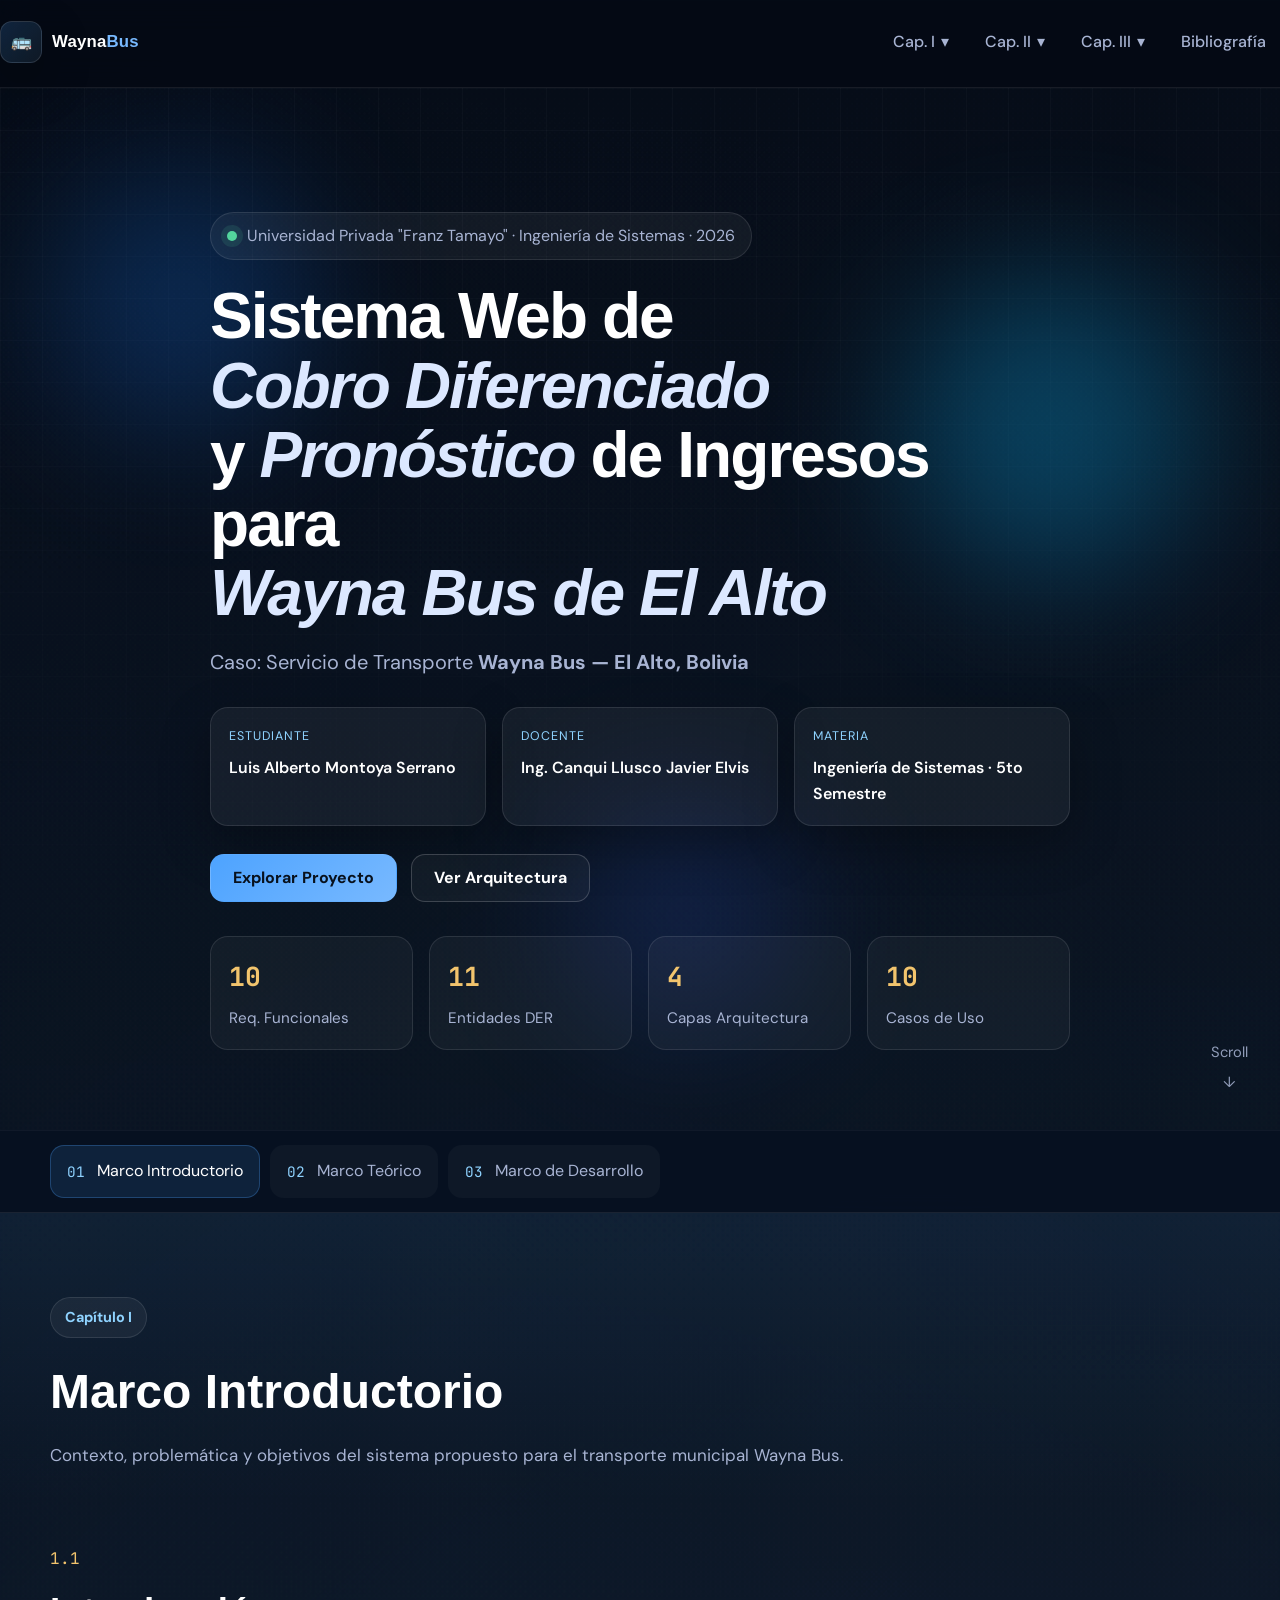
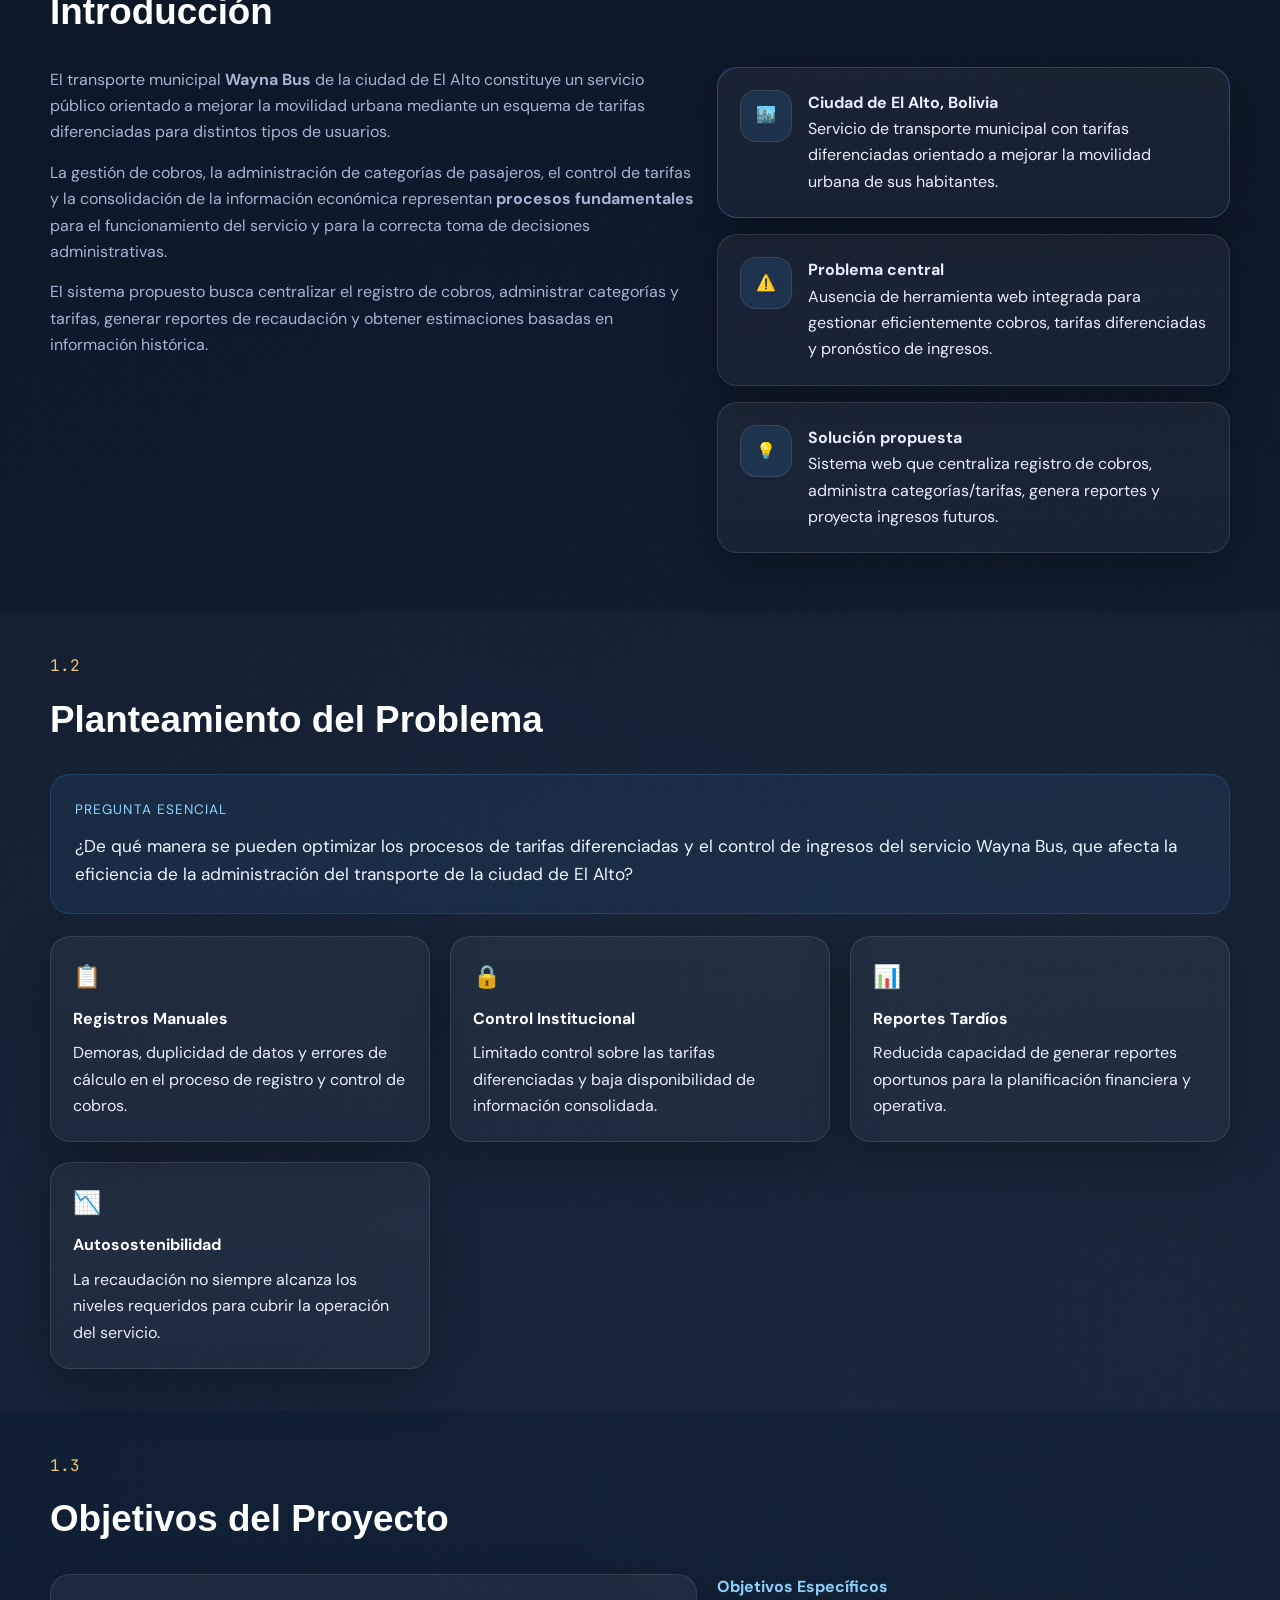
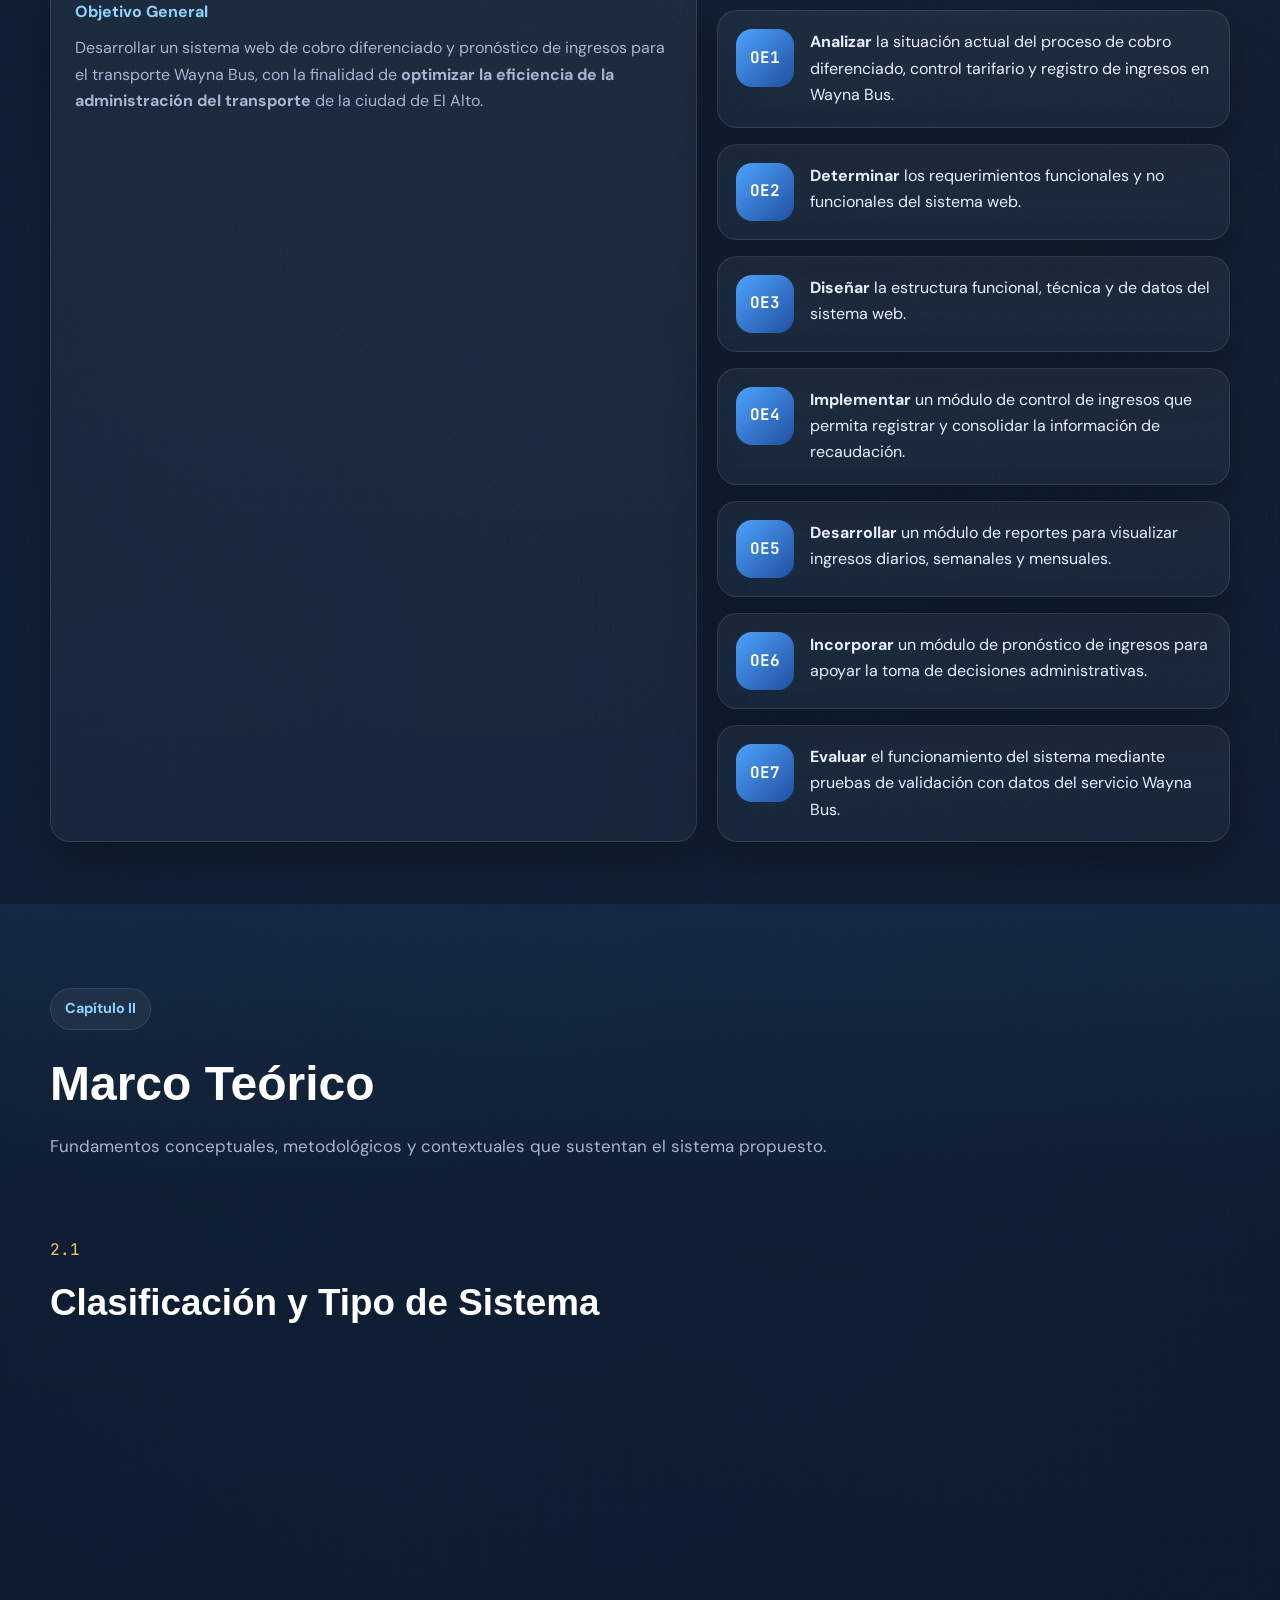
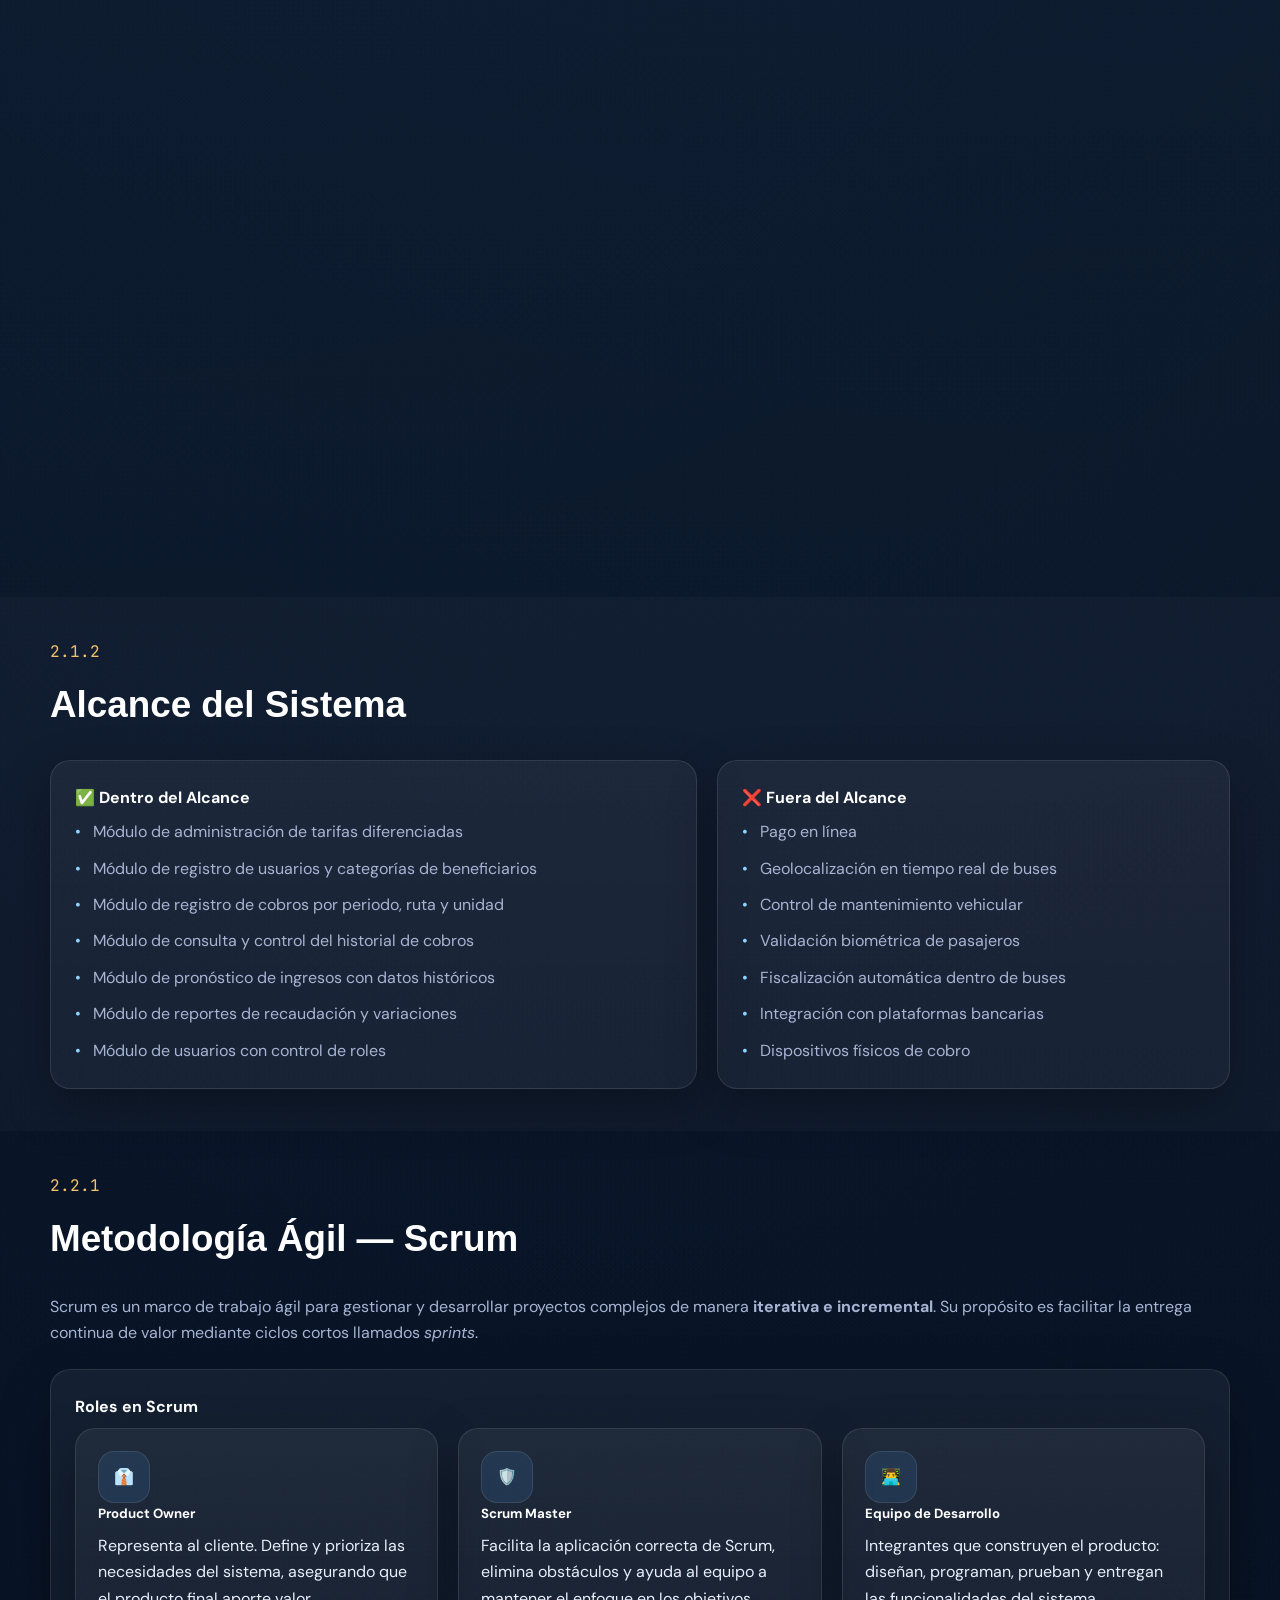
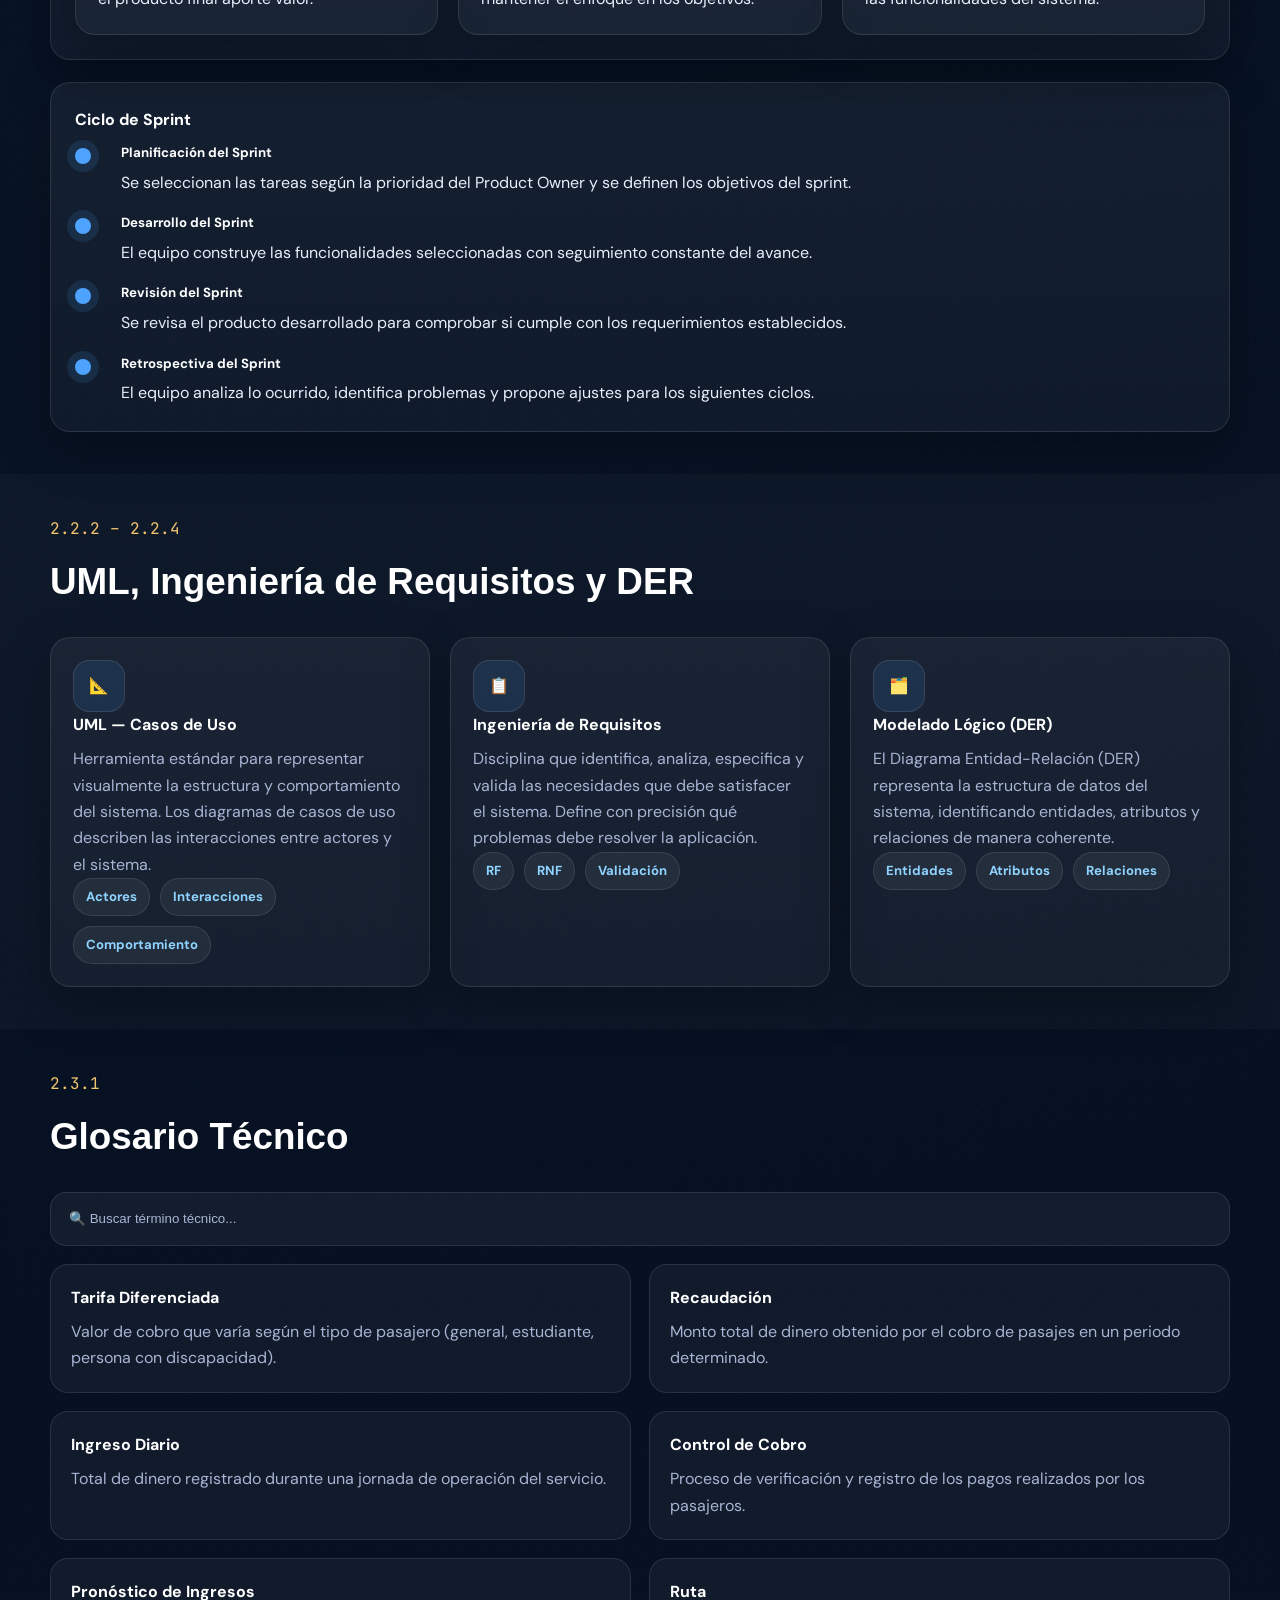
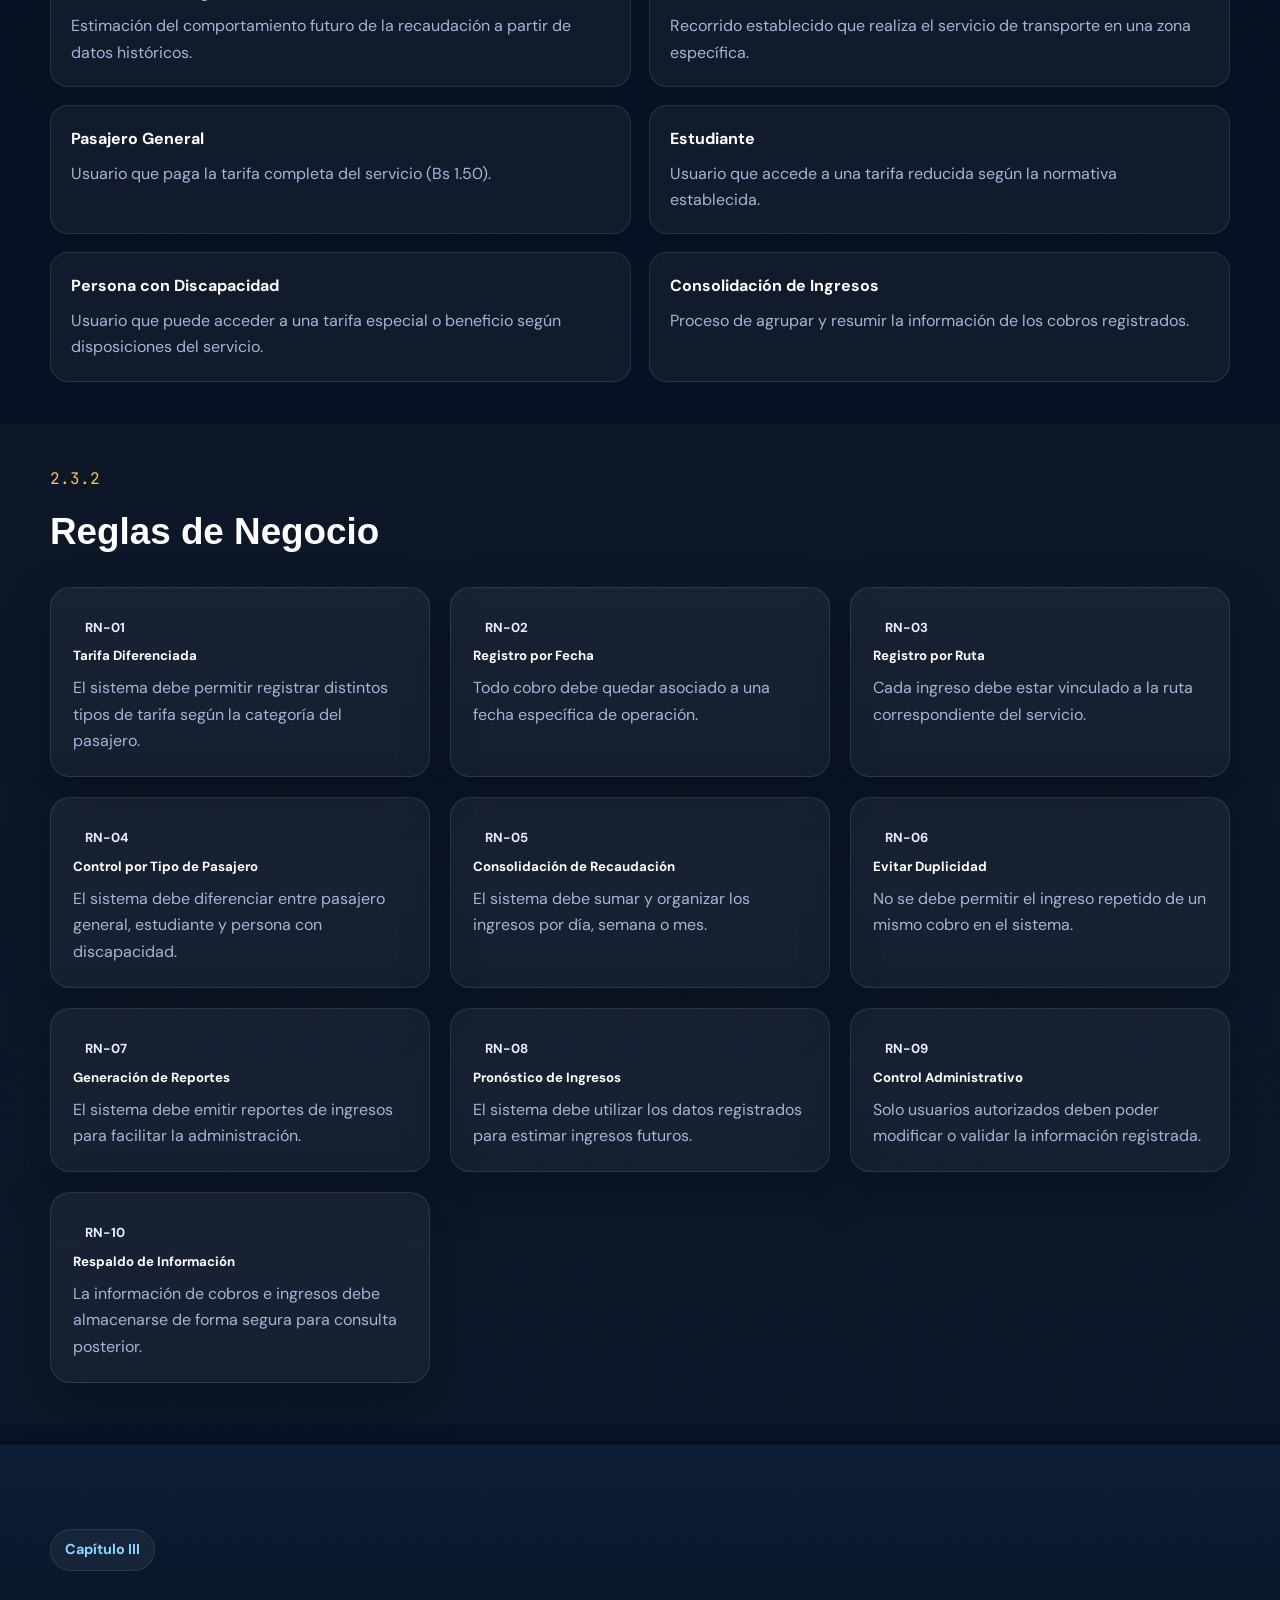
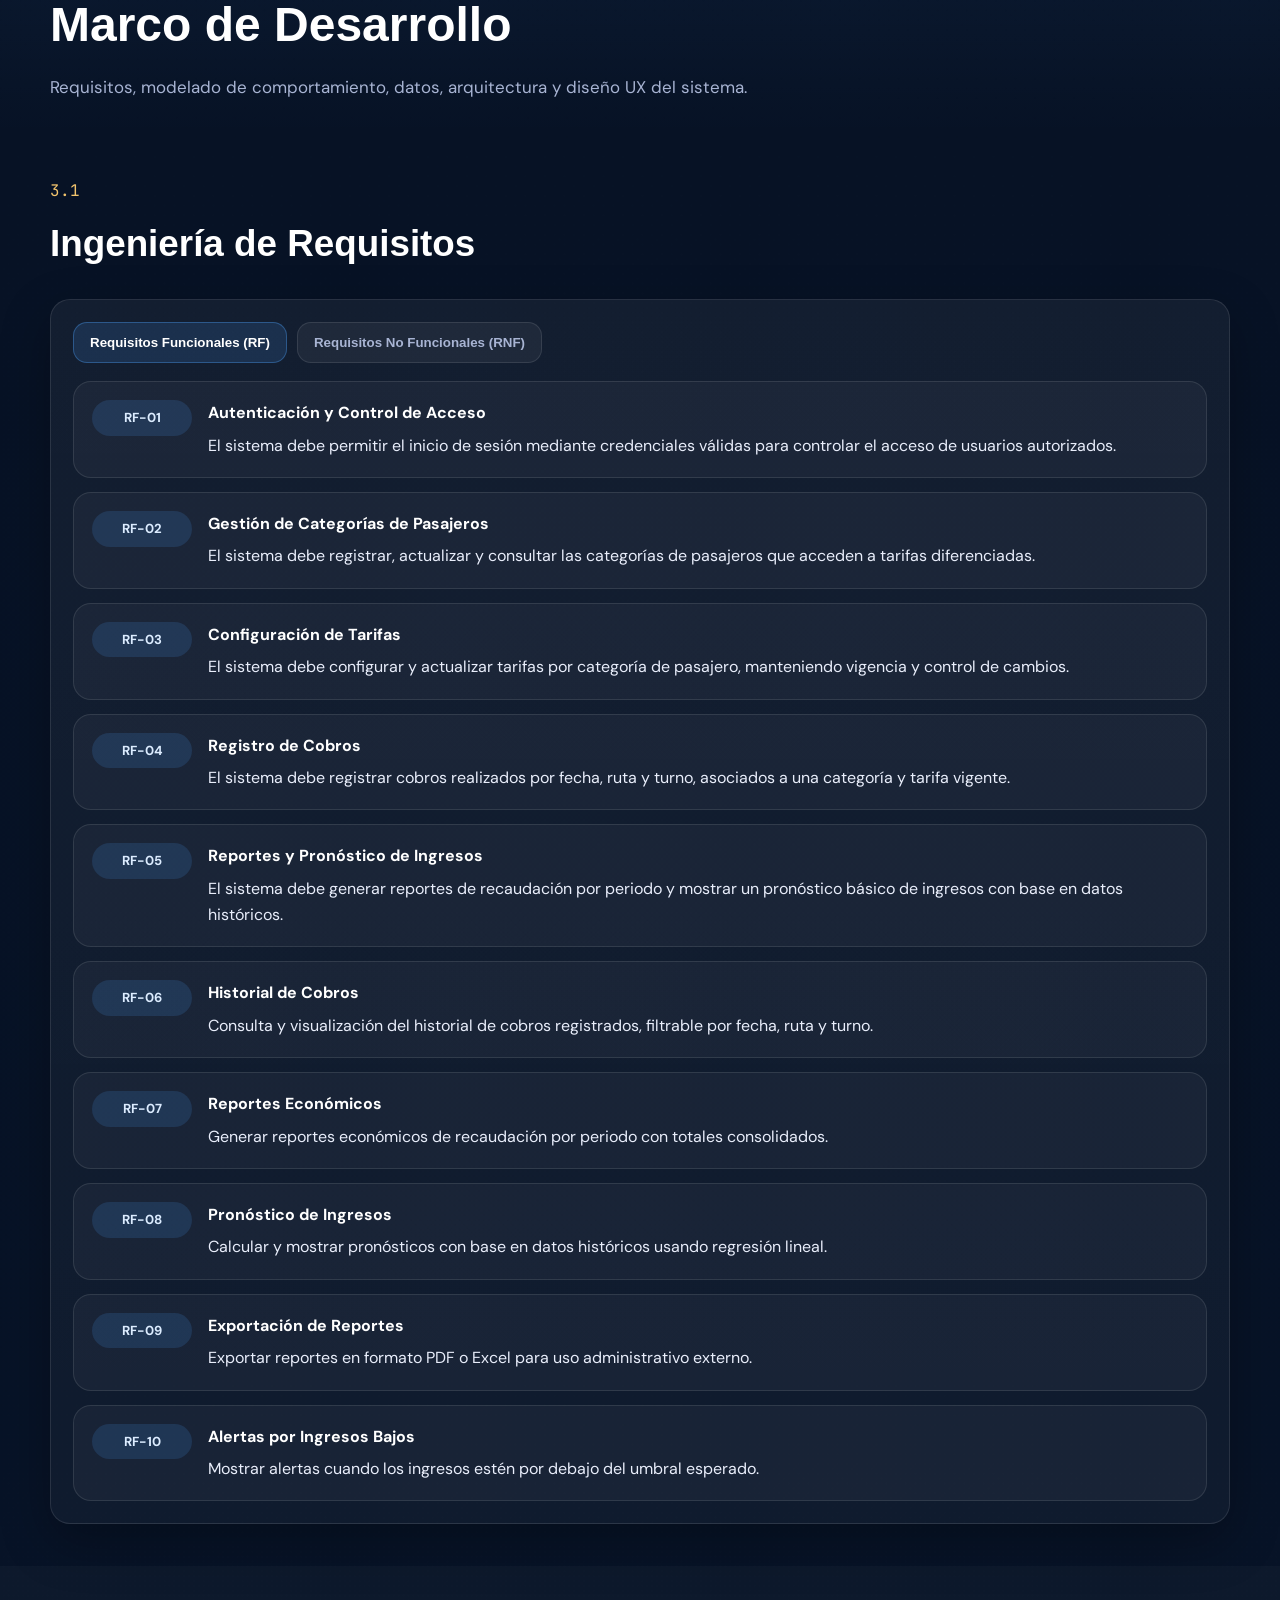
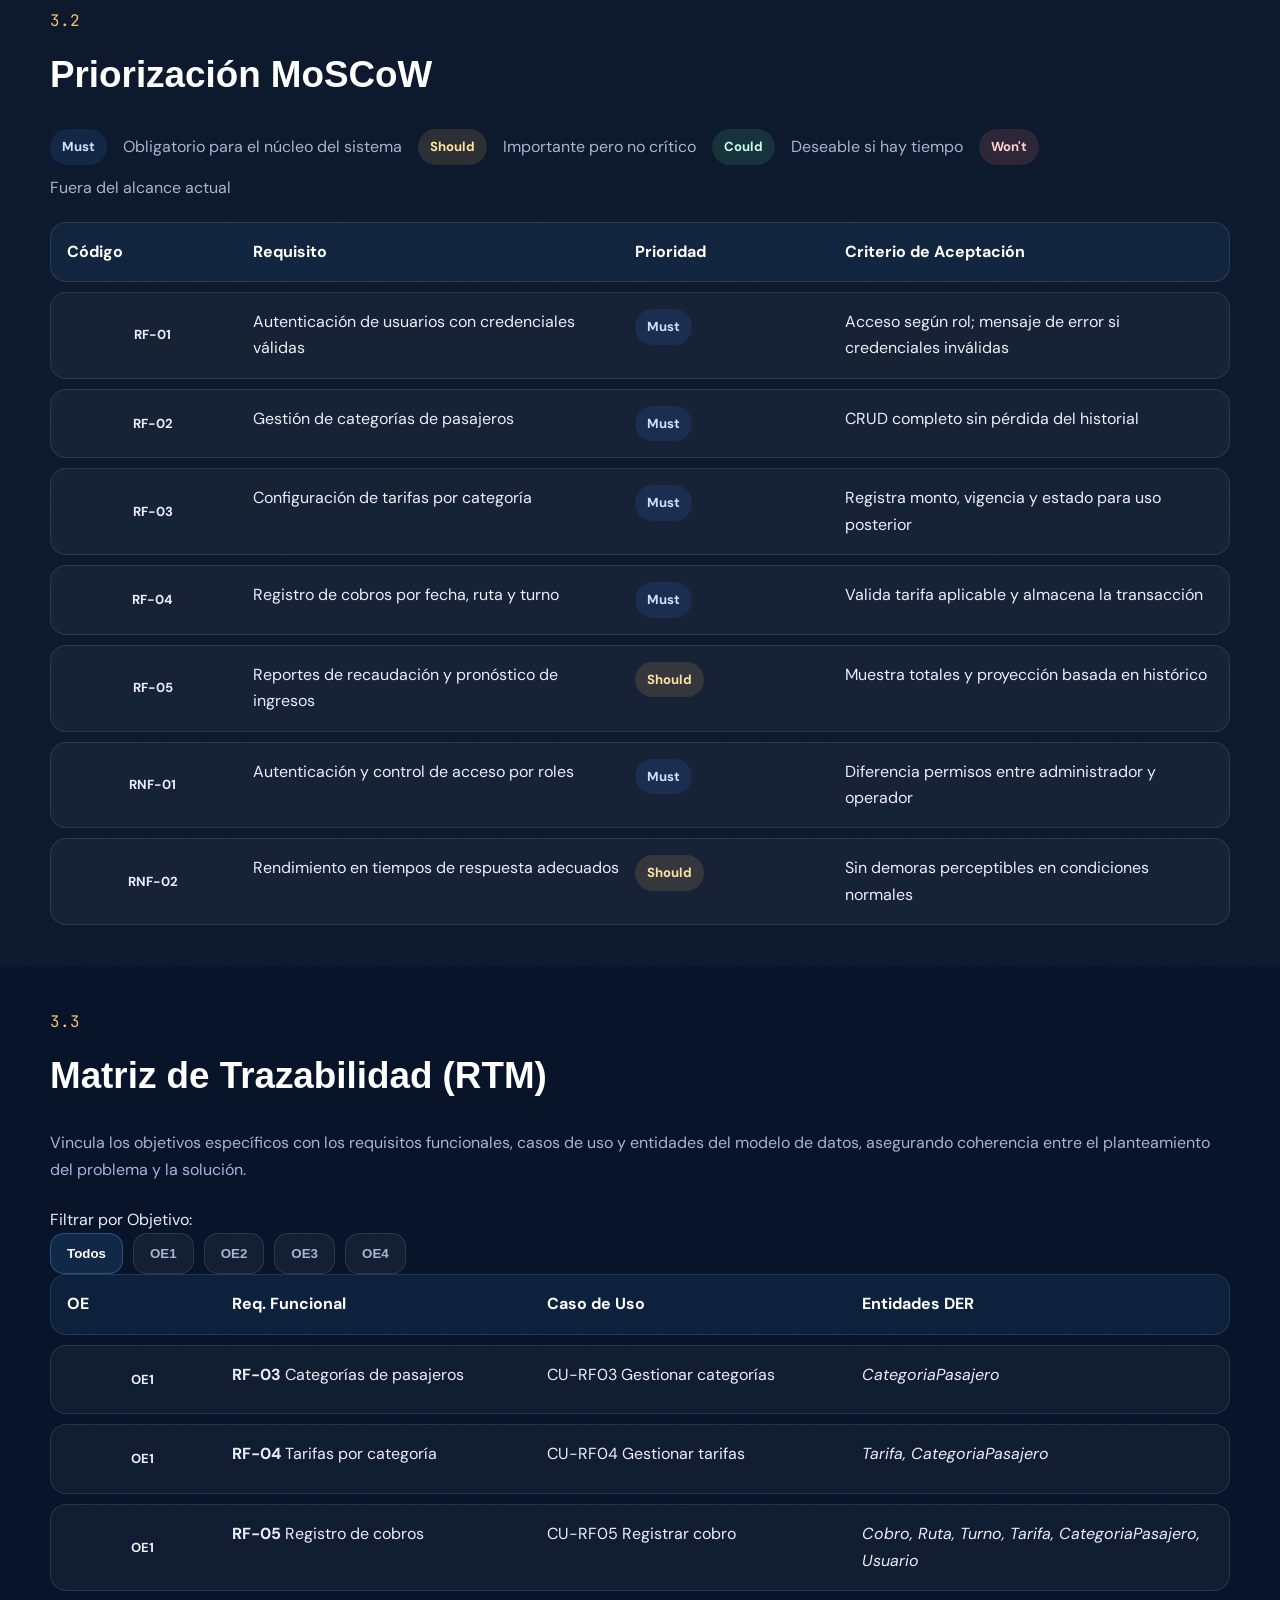
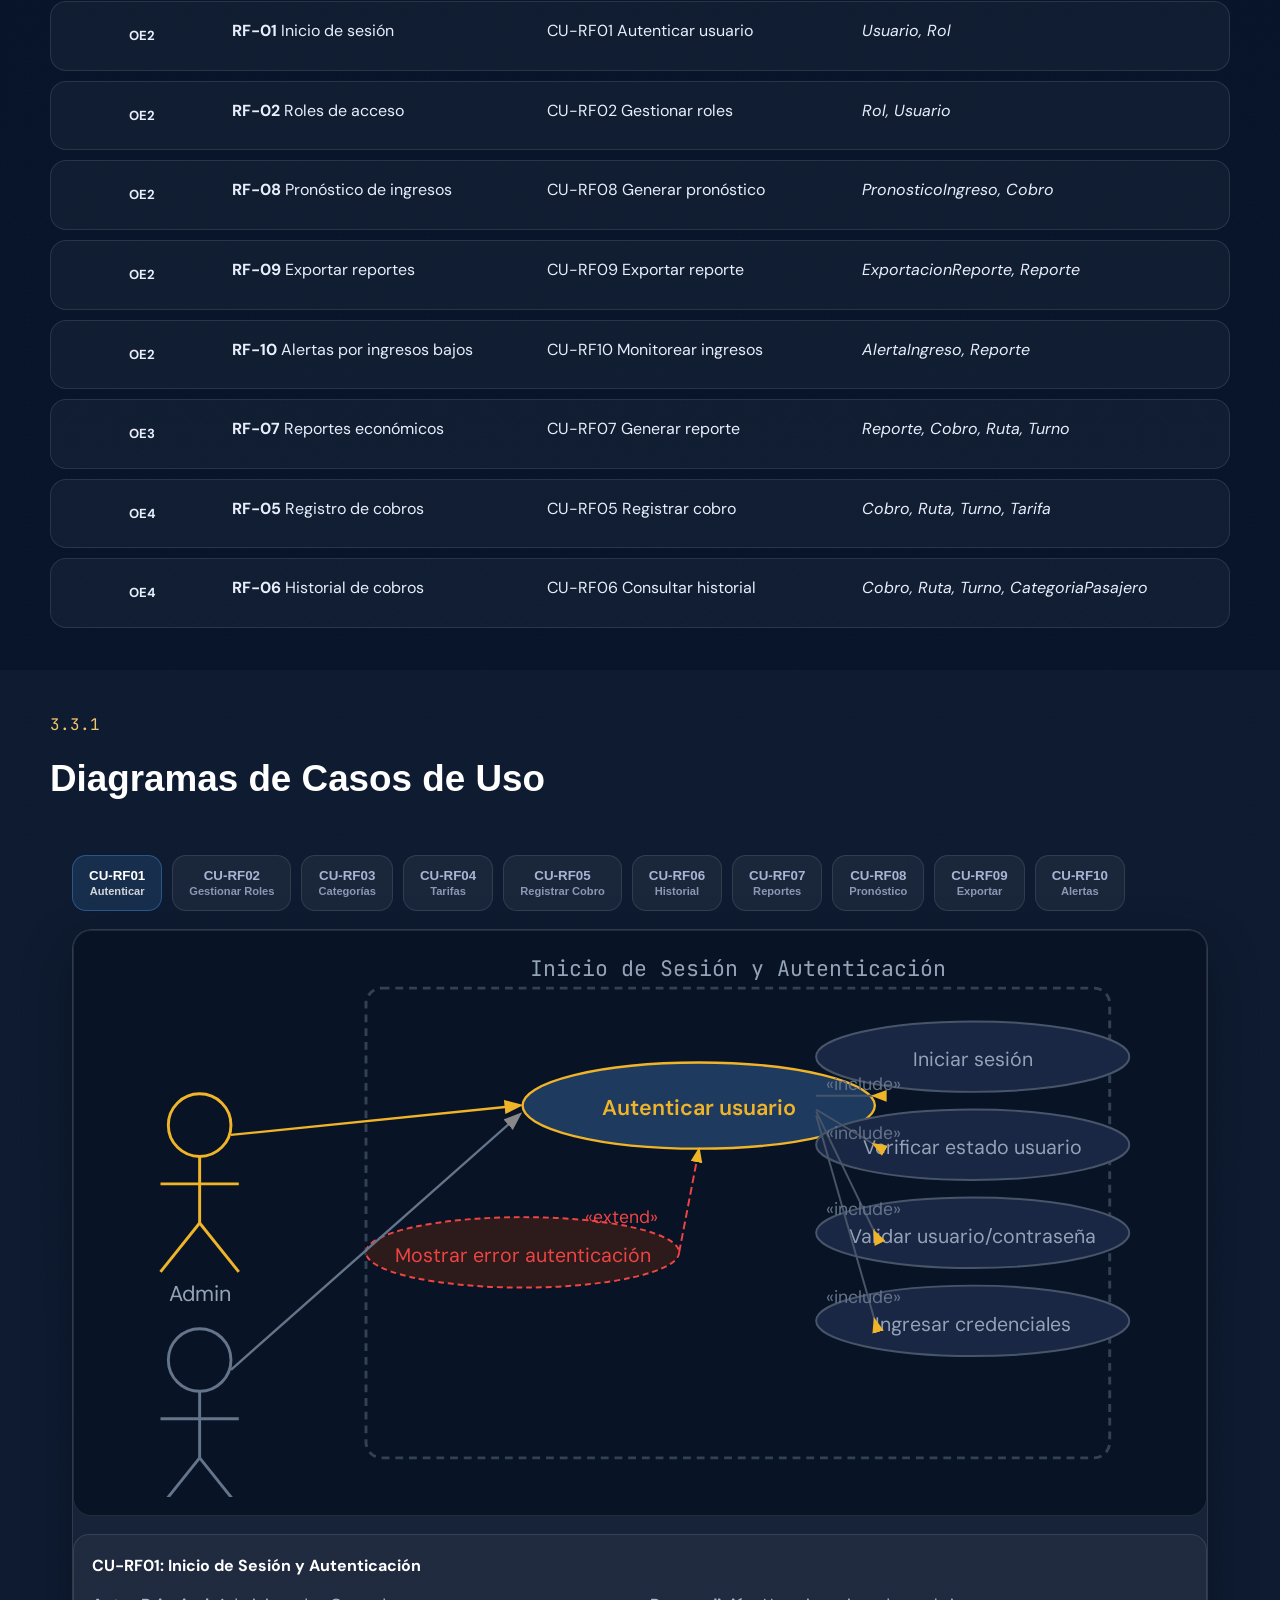
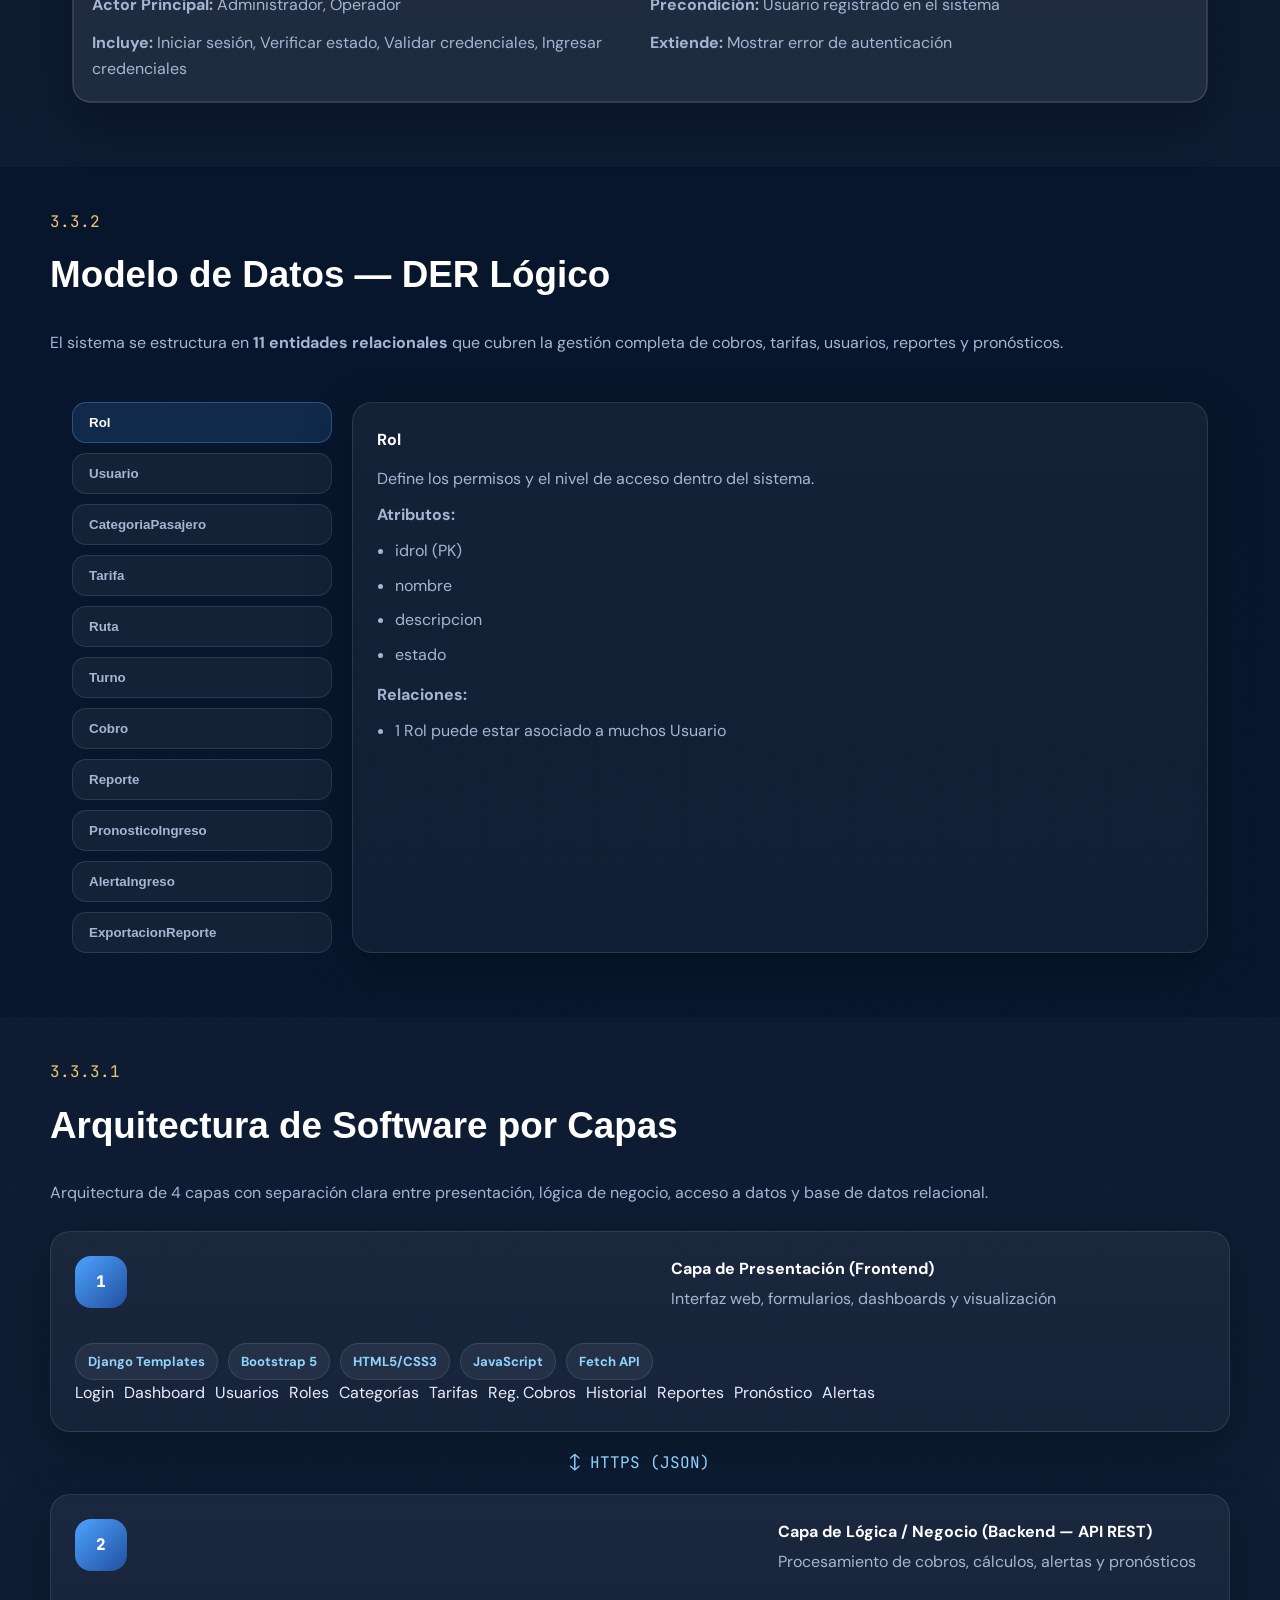
==== index.html @ e098853a "primer commit landing page" ====
<!DOCTYPE html>
<html lang="es">
<head>
  <meta charset="UTF-8" />
  <meta name="viewport" content="width=device-width, initial-scale=1.0" />
  <title>Wayna Bus — Sistema Web de Cobro Diferenciado</title>
  <link rel="preconnect" href="https://fonts.googleapis.com" />
  <link rel="preconnect" href="https://fonts.gstatic.com" crossorigin />
  <link href="https://fonts.googleapis.com/css2?family=Syne:wght@400;600;700;800&family=DM+Sans:ital,wght@0,300;0,400;0,500;0,600;1,300&family=JetBrains+Mono:wght@400;500&display=swap" rel="stylesheet" />
  <link rel="stylesheet" href="assets/css/style.css" />
</head>
<body>

  <!-- ==================== NAVBAR ==================== -->
  <header class="navbar" id="navbar">
    <div class="navbar__inner">
      <a href="#hero" class="navbar__logo">
        <span class="logo-icon">🚌</span>
        <span class="logo-text">Wayna<strong>Bus</strong></span>
      </a>

      <nav class="navbar__nav" id="mainNav">
        <ul class="nav-list">
          <li class="nav-item has-sub">
            <a href="#cap1" class="nav-link">Cap. I <span class="chevron">▾</span></a>
            <ul class="sub-menu">
              <li><a href="#introduccion">Introducción</a></li>
              <li><a href="#problema">Planteamiento del Problema</a></li>
              <li><a href="#objetivos">Objetivos</a></li>
            </ul>
          </li>
          <li class="nav-item has-sub">
            <a href="#cap2" class="nav-link">Cap. II <span class="chevron">▾</span></a>
            <ul class="sub-menu">
              <li><a href="#tipo-sistema">Tipo de Sistema</a></li>
              <li><a href="#alcance">Alcance</a></li>
              <li><a href="#metodologia">Metodología Scrum</a></li>
              <li><a href="#uml">UML & Requisitos</a></li>
              <li><a href="#glosario">Glosario Técnico</a></li>
              <li><a href="#reglas">Reglas de Negocio</a></li>
            </ul>
          </li>
          <li class="nav-item has-sub">
            <a href="#cap3" class="nav-link">Cap. III <span class="chevron">▾</span></a>
            <ul class="sub-menu">
              <li><a href="#requisitos">Requisitos (RF/RNF)</a></li>
              <li><a href="#moscow">Priorización MoSCoW</a></li>
              <li><a href="#trazabilidad">Matriz RTM</a></li>
              <li><a href="#casos-uso">Casos de Uso</a></li>
              <li><a href="#der">Modelo de Datos (DER)</a></li>
              <li><a href="#arquitectura">Arquitectura</a></li>
              <li><a href="#wireframes">Wireframes</a></li>
              <li><a href="#perfiles">Perfiles de Acceso</a></li>
            </ul>
          </li>
          <li class="nav-item"><a href="#bibliografia" class="nav-link">Bibliografía</a></li>
        </ul>
      </nav>

      <button class="hamburger" id="hamburger" aria-label="Menú">
        <span></span><span></span><span></span>
      </button>
    </div>

    <!-- Progress bar -->
    <div class="progress-bar" id="progressBar"></div>
  </header>

  <!-- ==================== HERO ==================== -->
  <section class="hero" id="hero">
    <div class="hero__bg">
      <div class="hero__grid"></div>
      <div class="hero__orb hero__orb--1"></div>
      <div class="hero__orb hero__orb--2"></div>
      <div class="hero__orb hero__orb--3"></div>
    </div>
    <div class="container hero__content">
      <div class="hero__badge reveal">
        <span class="badge-dot"></span>
        Universidad Privada "Franz Tamayo" · Ingeniería de Sistemas · 2026
      </div>
      <h1 class="hero__title reveal reveal--delay-1">
        Sistema Web de<br/>
        <em>Cobro Diferenciado</em><br/>
         y <em>Pronóstico</em> de Ingresos para 
        <br/><em>Wayna Bus de El Alto</em><br/>
      </h1>
      <p class="hero__sub reveal reveal--delay-2">
        Caso: Servicio de Transporte <strong>Wayna Bus — El Alto, Bolivia</strong>
      </p>
      <div class="hero__meta reveal reveal--delay-3">
        <div class="meta-card">
          <span class="meta-label">Estudiante</span>
          <span class="meta-value">Luis Alberto Montoya Serrano</span>
        </div>
        <div class="meta-card">
          <span class="meta-label">Docente</span>
          <span class="meta-value">Ing. Canqui Llusco Javier Elvis</span>
        </div>
        <div class="meta-card">
          <span class="meta-label">Materia</span>
          <span class="meta-value">Ingeniería de Sistemas · 5to Semestre</span>
        </div>
      </div>
      <div class="hero__ctas reveal reveal--delay-4">
        <a href="#cap1" class="btn btn--primary">Explorar Proyecto</a>
        <a href="#arquitectura" class="btn btn--ghost">Ver Arquitectura</a>
      </div>
      <div class="hero__stats reveal reveal--delay-5">
        <div class="stat"><span class="stat-num" data-target="10">0</span><span class="stat-label">Req. Funcionales</span></div>
        <div class="stat"><span class="stat-num" data-target="11">0</span><span class="stat-label">Entidades DER</span></div>
        <div class="stat"><span class="stat-num" data-target="4">0</span><span class="stat-label">Capas Arquitectura</span></div>
        <div class="stat"><span class="stat-num" data-target="10">0</span><span class="stat-label">Casos de Uso</span></div>
      </div>
    </div>
    <a href="#cap1" class="scroll-indicator">
      <span>Scroll</span>
      <span class="scroll-arrow">↓</span>
    </a>
  </section>

  <!-- ==================== CHAPTER TABS ==================== -->
  <nav class="chapter-tabs sticky-tabs" id="chapterTabs">
    <div class="container">
      <a href="#cap1" class="tab-btn active" data-chapter="1">
        <span class="tab-num">01</span>
        <span class="tab-label">Marco Introductorio</span>
      </a>
      <a href="#cap2" class="tab-btn" data-chapter="2">
        <span class="tab-num">02</span>
        <span class="tab-label">Marco Teórico</span>
      </a>
      <a href="#cap3" class="tab-btn" data-chapter="3">
        <span class="tab-num">03</span>
        <span class="tab-label">Marco de Desarrollo</span>
      </a>
    </div>
  </nav>

  <!-- ==================== CAPÍTULO I ==================== -->
  <section class="chapter" id="cap1">
    <div class="chapter-header">
      <div class="container">
        <div class="chapter-tag">Capítulo I</div>
        <h2 class="chapter-title">Marco Introductorio</h2>
        <p class="chapter-desc">Contexto, problemática y objetivos del sistema propuesto para el transporte municipal Wayna Bus.</p>
      </div>
    </div>

    <!-- Introducción -->
    <div class="section" id="introduccion">
      <div class="container">
        <div class="section-header reveal">
          <span class="section-tag">1.1</span>
          <h3 class="section-title">Introducción</h3>
        </div>
        <div class="two-col reveal">
          <div class="col-text">
            <p>El transporte municipal <strong>Wayna Bus</strong> de la ciudad de El Alto constituye un servicio público orientado a mejorar la movilidad urbana mediante un esquema de tarifas diferenciadas para distintos tipos de usuarios.</p>
            <p>La gestión de cobros, la administración de categorías de pasajeros, el control de tarifas y la consolidación de la información económica representan <strong>procesos fundamentales</strong> para el funcionamiento del servicio y para la correcta toma de decisiones administrativas.</p>
            <p>El sistema propuesto busca centralizar el registro de cobros, administrar categorías y tarifas, generar reportes de recaudación y obtener estimaciones basadas en información histórica.</p>
          </div>
          <div class="col-visual">
            <div class="info-card info-card--highlight">
              <div class="ic-icon">🏙️</div>
              <div class="ic-body">
                <strong>Ciudad de El Alto, Bolivia</strong>
                <p>Servicio de transporte municipal con tarifas diferenciadas orientado a mejorar la movilidad urbana de sus habitantes.</p>
              </div>
            </div>
            <div class="info-card">
              <div class="ic-icon">⚠️</div>
              <div class="ic-body">
                <strong>Problema central</strong>
                <p>Ausencia de herramienta web integrada para gestionar eficientemente cobros, tarifas diferenciadas y pronóstico de ingresos.</p>
              </div>
            </div>
            <div class="info-card">
              <div class="ic-icon">💡</div>
              <div class="ic-body">
                <strong>Solución propuesta</strong>
                <p>Sistema web que centraliza registro de cobros, administra categorías/tarifas, genera reportes y proyecta ingresos futuros.</p>
              </div>
            </div>
          </div>
        </div>
      </div>
    </div>

    <!-- Problema -->
    <div class="section section--alt" id="problema">
      <div class="container">
        <div class="section-header reveal">
          <span class="section-tag">1.2</span>
          <h3 class="section-title">Planteamiento del Problema</h3>
        </div>
        <div class="problem-block reveal">
          <div class="problem-question">
            <span class="pq-label">Pregunta Esencial</span>
            <blockquote>
              ¿De qué manera se pueden optimizar los procesos de tarifas diferenciadas y el control de ingresos del servicio Wayna Bus, que afecta la eficiencia de la administración del transporte de la ciudad de El Alto?
            </blockquote>
          </div>
          <div class="problem-grid">
            <div class="problem-item" data-icon="📋">
              <h4>Registros Manuales</h4>
              <p>Demoras, duplicidad de datos y errores de cálculo en el proceso de registro y control de cobros.</p>
            </div>
            <div class="problem-item" data-icon="🔒">
              <h4>Control Institucional</h4>
              <p>Limitado control sobre las tarifas diferenciadas y baja disponibilidad de información consolidada.</p>
            </div>
            <div class="problem-item" data-icon="📊">
              <h4>Reportes Tardíos</h4>
              <p>Reducida capacidad de generar reportes oportunos para la planificación financiera y operativa.</p>
            </div>
            <div class="problem-item" data-icon="📉">
              <h4>Autosostenibilidad</h4>
              <p>La recaudación no siempre alcanza los niveles requeridos para cubrir la operación del servicio.</p>
            </div>
          </div>
        </div>
      </div>
    </div>

    <!-- Objetivos -->
    <div class="section" id="objetivos">
      <div class="container">
        <div class="section-header reveal">
          <span class="section-tag">1.3</span>
          <h3 class="section-title">Objetivos del Proyecto</h3>
        </div>
        <div class="objectives-layout reveal">
          <div class="obj-general">
            <div class="obj-general__label">Objetivo General</div>
            <p>Desarrollar un sistema web de cobro diferenciado y pronóstico de ingresos para el transporte Wayna Bus, con la finalidad de <strong>optimizar la eficiencia de la administración del transporte</strong> de la ciudad de El Alto.</p>
          </div>
          <div class="obj-specifics">
            <div class="obj-specifics__label">Objetivos Específicos</div>
            <div class="obj-list">
              <div class="obj-item reveal">
                <span class="obj-num">OE1</span>
                <div class="obj-content">
                  <strong>Analizar</strong> la situación actual del proceso de cobro diferenciado, control tarifario y registro de ingresos en Wayna Bus.
                </div>
              </div>
              <div class="obj-item reveal">
                <span class="obj-num">OE2</span>
                <div class="obj-content">
                  <strong>Determinar</strong> los requerimientos funcionales y no funcionales del sistema web.
                </div>
              </div>
              <div class="obj-item reveal">
                <span class="obj-num">OE3</span>
                <div class="obj-content">
                  <strong>Diseñar</strong> la estructura funcional, técnica y de datos del sistema web.
                </div>
              </div>
              <div class="obj-item reveal">
                <span class="obj-num">OE4</span>
                <div class="obj-content">
                  <strong>Implementar</strong> un módulo de control de ingresos que permita registrar y consolidar la información de recaudación.
                </div>
              </div>
              <div class="obj-item reveal">
                <span class="obj-num">OE5</span>
                <div class="obj-content">
                  <strong>Desarrollar</strong> un módulo de reportes para visualizar ingresos diarios, semanales y mensuales.
                </div>
              </div>
              <div class="obj-item reveal">
                <span class="obj-num">OE6</span>
                <div class="obj-content">
                  <strong>Incorporar</strong> un módulo de pronóstico de ingresos para apoyar la toma de decisiones administrativas.
                </div>
              </div>
              <div class="obj-item reveal">
                <span class="obj-num">OE7</span>
                <div class="obj-content">
                  <strong>Evaluar</strong> el funcionamiento del sistema mediante pruebas de validación con datos del servicio Wayna Bus.
                </div>
              </div>
            </div>
          </div>
        </div>
      </div>
    </div>
  </section>

  <!-- ==================== CAPÍTULO II ==================== -->
  <section class="chapter" id="cap2">
    <div class="chapter-header chapter-header--2">
      <div class="container">
        <div class="chapter-tag">Capítulo II</div>
        <h2 class="chapter-title">Marco Teórico</h2>
        <p class="chapter-desc">Fundamentos conceptuales, metodológicos y contextuales que sustentan el sistema propuesto.</p>
      </div>
    </div>

    <!-- Tipo de Sistema -->
    <div class="section" id="tipo-sistema">
      <div class="container">
        <div class="section-header reveal">
          <span class="section-tag">2.1</span>
          <h3 class="section-title">Clasificación y Tipo de Sistema</h3>
        </div>
        <div class="system-type-cards reveal">
          <div class="sys-card sys-card--primary">
            <div class="sys-card__icon">🗄️</div>
            <h4>Sistema de Información</h4>
            <p>Según Sommerville, el proyecto corresponde a un sistema de información, ya que su función central es <strong>registrar, procesar, almacenar y consultar datos</strong> relacionados con tarifas, cobros e ingresos.</p>
            <div class="sys-badge">Clasificación Principal</div>
          </div>
          <div class="sys-card">
            <div class="sys-card__icon">🔄</div>
            <h4>Sistema Transaccional</h4>
            <p>Administra operaciones <strong>rutinarias y repetitivas</strong> de registro de cobros y control de recaudaciones dentro del entorno organizacional.</p>
            <div class="sys-badge sys-badge--secondary">Clasificación Específica</div>
          </div>
          <div class="sys-card">
            <div class="sys-card__icon">📈</div>
            <h4>Apoyo a Decisiones</h4>
            <p>De manera complementaria, incorpora el módulo de pronóstico de ingresos que utiliza <strong>datos históricos</strong> para generar estimaciones útiles para la planificación.</p>
            <div class="sys-badge sys-badge--tertiary">Función Complementaria</div>
          </div>
        </div>

        <!-- Tarifa diferenciada info -->
        <div class="fare-info reveal">
          <h4 class="fare-info__title">Tarifas Diferenciadas — Wayna Bus</h4>
          <div class="fare-table">
            <div class="fare-row fare-row--header">
              <span>Tipo de Pasajero</span>
              <span>Tarifa</span>
              <span>Observación</span>
            </div>
            <div class="fare-row">
              <span>🧑 Pasajero General</span>
              <span class="fare-amount">Bs 1.50</span>
              <span>Tarifa completa</span>
            </div>
            <div class="fare-row">
              <span>🎓 Estudiante</span>
              <span class="fare-amount fare-amount--reduced">Reducida</span>
              <span>Según normativa</span>
            </div>
            <div class="fare-row">
              <span>♿ Persona con Discapacidad</span>
              <span class="fare-amount fare-amount--free">Especial</span>
              <span>Según disposiciones</span>
            </div>
            <div class="fare-row">
              <span>👴 Adulto Mayor</span>
              <span class="fare-amount fare-amount--reduced">Reducida</span>
              <span>Según normativa</span>
            </div>
            <div class="fare-row">
              <span>👧 Niño</span>
              <span class="fare-amount fare-amount--reduced">Diferenciada</span>
              <span>Según normativa</span>
            </div>
          </div>
        </div>
      </div>
    </div>

    <!-- Alcance -->
    <div class="section section--alt" id="alcance">
      <div class="container">
        <div class="section-header reveal">
          <span class="section-tag">2.1.2</span>
          <h3 class="section-title">Alcance del Sistema</h3>
        </div>
        <div class="scope-layout reveal">
          <div class="scope-includes">
            <h4 class="scope-title scope-title--in">✅ Dentro del Alcance</h4>
            <ul class="scope-list">
              <li>Módulo de administración de tarifas diferenciadas</li>
              <li>Módulo de registro de usuarios y categorías de beneficiarios</li>
              <li>Módulo de registro de cobros por periodo, ruta y unidad</li>
              <li>Módulo de consulta y control del historial de cobros</li>
              <li>Módulo de pronóstico de ingresos con datos históricos</li>
              <li>Módulo de reportes de recaudación y variaciones</li>
              <li>Módulo de usuarios con control de roles</li>
            </ul>
          </div>
          <div class="scope-excludes">
            <h4 class="scope-title scope-title--out">❌ Fuera del Alcance</h4>
            <ul class="scope-list">
              <li>Pago en línea</li>
              <li>Geolocalización en tiempo real de buses</li>
              <li>Control de mantenimiento vehicular</li>
              <li>Validación biométrica de pasajeros</li>
              <li>Fiscalización automática dentro de buses</li>
              <li>Integración con plataformas bancarias</li>
              <li>Dispositivos físicos de cobro</li>
            </ul>
          </div>
        </div>
      </div>
    </div>

    <!-- Metodología SCRUM -->
    <div class="section" id="metodologia">
      <div class="container">
        <div class="section-header reveal">
          <span class="section-tag">2.2.1</span>
          <h3 class="section-title">Metodología Ágil — Scrum</h3>
        </div>

        <div class="scrum-overview reveal">
          <p class="scrum-intro">Scrum es un marco de trabajo ágil para gestionar y desarrollar proyectos complejos de manera <strong>iterativa e incremental</strong>. Su propósito es facilitar la entrega continua de valor mediante ciclos cortos llamados <em>sprints</em>.</p>
        </div>

        <!-- Roles Scrum -->
        <div class="scrum-section reveal">
          <h4 class="scrum-section__title">Roles en Scrum</h4>
          <div class="scrum-roles">
            <div class="scrum-role">
              <div class="sr-avatar">👔</div>
              <h5>Product Owner</h5>
              <p>Representa al cliente. Define y prioriza las necesidades del sistema, asegurando que el producto final aporte valor.</p>
            </div>
            <div class="scrum-role">
              <div class="sr-avatar">🛡️</div>
              <h5>Scrum Master</h5>
              <p>Facilita la aplicación correcta de Scrum, elimina obstáculos y ayuda al equipo a mantener el enfoque en los objetivos.</p>
            </div>
            <div class="scrum-role">
              <div class="sr-avatar">👨‍💻</div>
              <h5>Equipo de Desarrollo</h5>
              <p>Integrantes que construyen el producto: diseñan, programan, prueban y entregan las funcionalidades del sistema.</p>
            </div>
          </div>
        </div>

        <!-- Sprint phases -->
        <div class="scrum-section reveal">
          <h4 class="scrum-section__title">Ciclo de Sprint</h4>
          <div class="sprint-cycle">
            <div class="sprint-phase" data-num="1">
              <div class="sp-dot"></div>
              <div class="sp-content">
                <h5>Planificación del Sprint</h5>
                <p>Se seleccionan las tareas según la prioridad del Product Owner y se definen los objetivos del sprint.</p>
              </div>
            </div>
            <div class="sprint-phase" data-num="2">
              <div class="sp-dot"></div>
              <div class="sp-content">
                <h5>Desarrollo del Sprint</h5>
                <p>El equipo construye las funcionalidades seleccionadas con seguimiento constante del avance.</p>
              </div>
            </div>
            <div class="sprint-phase" data-num="3">
              <div class="sp-dot"></div>
              <div class="sp-content">
                <h5>Revisión del Sprint</h5>
                <p>Se revisa el producto desarrollado para comprobar si cumple con los requerimientos establecidos.</p>
              </div>
            </div>
            <div class="sprint-phase" data-num="4">
              <div class="sp-dot"></div>
              <div class="sp-content">
                <h5>Retrospectiva del Sprint</h5>
                <p>El equipo analiza lo ocurrido, identifica problemas y propone ajustes para los siguientes ciclos.</p>
              </div>
            </div>
          </div>
        </div>
      </div>
    </div>

    <!-- UML y Requisitos -->
    <div class="section section--alt" id="uml">
      <div class="container">
        <div class="section-header reveal">
          <span class="section-tag">2.2.2 – 2.2.4</span>
          <h3 class="section-title">UML, Ingeniería de Requisitos y DER</h3>
        </div>
        <div class="theory-grid reveal">
          <div class="theory-card">
            <div class="tc-icon">📐</div>
            <h4>UML — Casos de Uso</h4>
            <p>Herramienta estándar para representar visualmente la estructura y comportamiento del sistema. Los diagramas de casos de uso describen las interacciones entre actores y el sistema.</p>
            <div class="tc-tags">
              <span>Actores</span><span>Interacciones</span><span>Comportamiento</span>
            </div>
          </div>
          <div class="theory-card">
            <div class="tc-icon">📋</div>
            <h4>Ingeniería de Requisitos</h4>
            <p>Disciplina que identifica, analiza, especifica y valida las necesidades que debe satisfacer el sistema. Define con precisión qué problemas debe resolver la aplicación.</p>
            <div class="tc-tags">
              <span>RF</span><span>RNF</span><span>Validación</span>
            </div>
          </div>
          <div class="theory-card">
            <div class="tc-icon">🗂️</div>
            <h4>Modelado Lógico (DER)</h4>
            <p>El Diagrama Entidad-Relación (DER) representa la estructura de datos del sistema, identificando entidades, atributos y relaciones de manera coherente.</p>
            <div class="tc-tags">
              <span>Entidades</span><span>Atributos</span><span>Relaciones</span>
            </div>
          </div>
        </div>
      </div>
    </div>

    <!-- Glosario Técnico -->
    <div class="section" id="glosario">
      <div class="container">
        <div class="section-header reveal">
          <span class="section-tag">2.3.1</span>
          <h3 class="section-title">Glosario Técnico</h3>
        </div>
        <div class="glossary-search reveal">
          <input type="text" class="search-input" id="glossarySearch" placeholder="🔍 Buscar término técnico..." />
        </div>
        <div class="glossary-grid reveal" id="glossaryGrid">
          <div class="gloss-item" data-term="tarifa diferenciada">
            <span class="gloss-term">Tarifa Diferenciada</span>
            <span class="gloss-def">Valor de cobro que varía según el tipo de pasajero (general, estudiante, persona con discapacidad).</span>
          </div>
          <div class="gloss-item" data-term="recaudación">
            <span class="gloss-term">Recaudación</span>
            <span class="gloss-def">Monto total de dinero obtenido por el cobro de pasajes en un periodo determinado.</span>
          </div>
          <div class="gloss-item" data-term="ingreso diario">
            <span class="gloss-term">Ingreso Diario</span>
            <span class="gloss-def">Total de dinero registrado durante una jornada de operación del servicio.</span>
          </div>
          <div class="gloss-item" data-term="control de cobro">
            <span class="gloss-term">Control de Cobro</span>
            <span class="gloss-def">Proceso de verificación y registro de los pagos realizados por los pasajeros.</span>
          </div>
          <div class="gloss-item" data-term="pronóstico de ingresos">
            <span class="gloss-term">Pronóstico de Ingresos</span>
            <span class="gloss-def">Estimación del comportamiento futuro de la recaudación a partir de datos históricos.</span>
          </div>
          <div class="gloss-item" data-term="ruta">
            <span class="gloss-term">Ruta</span>
            <span class="gloss-def">Recorrido establecido que realiza el servicio de transporte en una zona específica.</span>
          </div>
          <div class="gloss-item" data-term="pasajero general">
            <span class="gloss-term">Pasajero General</span>
            <span class="gloss-def">Usuario que paga la tarifa completa del servicio (Bs 1.50).</span>
          </div>
          <div class="gloss-item" data-term="estudiante">
            <span class="gloss-term">Estudiante</span>
            <span class="gloss-def">Usuario que accede a una tarifa reducida según la normativa establecida.</span>
          </div>
          <div class="gloss-item" data-term="persona con discapacidad">
            <span class="gloss-term">Persona con Discapacidad</span>
            <span class="gloss-def">Usuario que puede acceder a una tarifa especial o beneficio según disposiciones del servicio.</span>
          </div>
          <div class="gloss-item" data-term="consolidación de ingresos">
            <span class="gloss-term">Consolidación de Ingresos</span>
            <span class="gloss-def">Proceso de agrupar y resumir la información de los cobros registrados.</span>
          </div>
        </div>
      </div>
    </div>

    <!-- Reglas de Negocio -->
    <div class="section section--alt" id="reglas">
      <div class="container">
        <div class="section-header reveal">
          <span class="section-tag">2.3.2</span>
          <h3 class="section-title">Reglas de Negocio</h3>
        </div>
        <div class="rules-grid reveal">
          <div class="rule-card" data-code="RN-01">
            <span class="rule-code">RN-01</span>
            <h5>Tarifa Diferenciada</h5>
            <p>El sistema debe permitir registrar distintos tipos de tarifa según la categoría del pasajero.</p>
          </div>
          <div class="rule-card" data-code="RN-02">
            <span class="rule-code">RN-02</span>
            <h5>Registro por Fecha</h5>
            <p>Todo cobro debe quedar asociado a una fecha específica de operación.</p>
          </div>
          <div class="rule-card" data-code="RN-03">
            <span class="rule-code">RN-03</span>
            <h5>Registro por Ruta</h5>
            <p>Cada ingreso debe estar vinculado a la ruta correspondiente del servicio.</p>
          </div>
          <div class="rule-card" data-code="RN-04">
            <span class="rule-code">RN-04</span>
            <h5>Control por Tipo de Pasajero</h5>
            <p>El sistema debe diferenciar entre pasajero general, estudiante y persona con discapacidad.</p>
          </div>
          <div class="rule-card" data-code="RN-05">
            <span class="rule-code">RN-05</span>
            <h5>Consolidación de Recaudación</h5>
            <p>El sistema debe sumar y organizar los ingresos por día, semana o mes.</p>
          </div>
          <div class="rule-card" data-code="RN-06">
            <span class="rule-code">RN-06</span>
            <h5>Evitar Duplicidad</h5>
            <p>No se debe permitir el ingreso repetido de un mismo cobro en el sistema.</p>
          </div>
          <div class="rule-card" data-code="RN-07">
            <span class="rule-code">RN-07</span>
            <h5>Generación de Reportes</h5>
            <p>El sistema debe emitir reportes de ingresos para facilitar la administración.</p>
          </div>
          <div class="rule-card" data-code="RN-08">
            <span class="rule-code">RN-08</span>
            <h5>Pronóstico de Ingresos</h5>
            <p>El sistema debe utilizar los datos registrados para estimar ingresos futuros.</p>
          </div>
          <div class="rule-card" data-code="RN-09">
            <span class="rule-code">RN-09</span>
            <h5>Control Administrativo</h5>
            <p>Solo usuarios autorizados deben poder modificar o validar la información registrada.</p>
          </div>
          <div class="rule-card" data-code="RN-10">
            <span class="rule-code">RN-10</span>
            <h5>Respaldo de Información</h5>
            <p>La información de cobros e ingresos debe almacenarse de forma segura para consulta posterior.</p>
          </div>
        </div>
      </div>
    </div>
  </section>

  <!-- ==================== CAPÍTULO III ==================== -->
  <section class="chapter" id="cap3">
    <div class="chapter-header chapter-header--3">
      <div class="container">
        <div class="chapter-tag">Capítulo III</div>
        <h2 class="chapter-title">Marco de Desarrollo</h2>
        <p class="chapter-desc">Requisitos, modelado de comportamiento, datos, arquitectura y diseño UX del sistema.</p>
      </div>
    </div>

    <!-- Requisitos RF / RNF -->
    <div class="section" id="requisitos">
      <div class="container">
        <div class="section-header reveal">
          <span class="section-tag">3.1</span>
          <h3 class="section-title">Ingeniería de Requisitos</h3>
        </div>

        <!-- Tabs RF/RNF -->
        <div class="req-tabs reveal">
          <div class="req-tab-btns">
            <button class="req-tab-btn active" data-tab="rf">Requisitos Funcionales (RF)</button>
            <button class="req-tab-btn" data-tab="rnf">Requisitos No Funcionales (RNF)</button>
          </div>
          <div class="req-tab-content active" id="tab-rf">
            <div class="req-list">
              <div class="req-item">
                <span class="req-code">RF-01</span>
                <div class="req-body">
                  <strong>Autenticación y Control de Acceso</strong>
                  <p>El sistema debe permitir el inicio de sesión mediante credenciales válidas para controlar el acceso de usuarios autorizados.</p>
                </div>
              </div>
              <div class="req-item">
                <span class="req-code">RF-02</span>
                <div class="req-body">
                  <strong>Gestión de Categorías de Pasajeros</strong>
                  <p>El sistema debe registrar, actualizar y consultar las categorías de pasajeros que acceden a tarifas diferenciadas.</p>
                </div>
              </div>
              <div class="req-item">
                <span class="req-code">RF-03</span>
                <div class="req-body">
                  <strong>Configuración de Tarifas</strong>
                  <p>El sistema debe configurar y actualizar tarifas por categoría de pasajero, manteniendo vigencia y control de cambios.</p>
                </div>
              </div>
              <div class="req-item">
                <span class="req-code">RF-04</span>
                <div class="req-body">
                  <strong>Registro de Cobros</strong>
                  <p>El sistema debe registrar cobros realizados por fecha, ruta y turno, asociados a una categoría y tarifa vigente.</p>
                </div>
              </div>
              <div class="req-item">
                <span class="req-code">RF-05</span>
                <div class="req-body">
                  <strong>Reportes y Pronóstico de Ingresos</strong>
                  <p>El sistema debe generar reportes de recaudación por periodo y mostrar un pronóstico básico de ingresos con base en datos históricos.</p>
                </div>
              </div>
              <div class="req-item">
                <span class="req-code">RF-06</span>
                <div class="req-body">
                  <strong>Historial de Cobros</strong>
                  <p>Consulta y visualización del historial de cobros registrados, filtrable por fecha, ruta y turno.</p>
                </div>
              </div>
              <div class="req-item">
                <span class="req-code">RF-07</span>
                <div class="req-body">
                  <strong>Reportes Económicos</strong>
                  <p>Generar reportes económicos de recaudación por periodo con totales consolidados.</p>
                </div>
              </div>
              <div class="req-item">
                <span class="req-code">RF-08</span>
                <div class="req-body">
                  <strong>Pronóstico de Ingresos</strong>
                  <p>Calcular y mostrar pronósticos con base en datos históricos usando regresión lineal.</p>
                </div>
              </div>
              <div class="req-item">
                <span class="req-code">RF-09</span>
                <div class="req-body">
                  <strong>Exportación de Reportes</strong>
                  <p>Exportar reportes en formato PDF o Excel para uso administrativo externo.</p>
                </div>
              </div>
              <div class="req-item">
                <span class="req-code">RF-10</span>
                <div class="req-body">
                  <strong>Alertas por Ingresos Bajos</strong>
                  <p>Mostrar alertas cuando los ingresos estén por debajo del umbral esperado.</p>
                </div>
              </div>
            </div>
          </div>
          <div class="req-tab-content" id="tab-rnf">
            <div class="req-list">
              <div class="req-item">
                <span class="req-code req-code--rnf">RNF-01</span>
                <div class="req-body">
                  <strong>Seguridad y Control de Acceso</strong>
                  <p>El sistema debe aplicar autenticación y control de acceso por roles para resguardar la información registrada y limitar las acciones según el perfil del usuario. <em>Prioridad: Must</em></p>
                </div>
              </div>
              <div class="req-item">
                <span class="req-code req-code--rnf">RNF-02</span>
                <div class="req-body">
                  <strong>Rendimiento</strong>
                  <p>El sistema debe responder en tiempos adecuados para operaciones de consulta, registro y generación de reportes en un entorno web administrativo. <em>Prioridad: Should</em></p>
                </div>
              </div>
            </div>
          </div>
        </div>
      </div>
    </div>

    <!-- MoSCoW -->
    <div class="section section--alt" id="moscow">
      <div class="container">
        <div class="section-header reveal">
          <span class="section-tag">3.2</span>
          <h3 class="section-title">Priorización MoSCoW</h3>
        </div>
        <div class="moscow-legend reveal">
          <span class="mc-badge mc-must">Must</span> <span>Obligatorio para el núcleo del sistema</span>
          <span class="mc-badge mc-should">Should</span> <span>Importante pero no crítico</span>
          <span class="mc-badge mc-could">Could</span> <span>Deseable si hay tiempo</span>
          <span class="mc-badge mc-wont">Won't</span> <span>Fuera del alcance actual</span>
        </div>
        <div class="moscow-table reveal">
          <div class="mct-header">
            <span>Código</span>
            <span>Requisito</span>
            <span>Prioridad</span>
            <span>Criterio de Aceptación</span>
          </div>
          <div class="mct-row">
            <span class="mct-code">RF-01</span>
            <span>Autenticación de usuarios con credenciales válidas</span>
            <span><span class="mc-badge mc-must">Must</span></span>
            <span>Acceso según rol; mensaje de error si credenciales inválidas</span>
          </div>
          <div class="mct-row">
            <span class="mct-code">RF-02</span>
            <span>Gestión de categorías de pasajeros</span>
            <span><span class="mc-badge mc-must">Must</span></span>
            <span>CRUD completo sin pérdida del historial</span>
          </div>
          <div class="mct-row">
            <span class="mct-code">RF-03</span>
            <span>Configuración de tarifas por categoría</span>
            <span><span class="mc-badge mc-must">Must</span></span>
            <span>Registra monto, vigencia y estado para uso posterior</span>
          </div>
          <div class="mct-row">
            <span class="mct-code">RF-04</span>
            <span>Registro de cobros por fecha, ruta y turno</span>
            <span><span class="mc-badge mc-must">Must</span></span>
            <span>Valida tarifa aplicable y almacena la transacción</span>
          </div>
          <div class="mct-row">
            <span class="mct-code">RF-05</span>
            <span>Reportes de recaudación y pronóstico de ingresos</span>
            <span><span class="mc-badge mc-should">Should</span></span>
            <span>Muestra totales y proyección basada en histórico</span>
          </div>
          <div class="mct-row">
            <span class="mct-code">RNF-01</span>
            <span>Autenticación y control de acceso por roles</span>
            <span><span class="mc-badge mc-must">Must</span></span>
            <span>Diferencia permisos entre administrador y operador</span>
          </div>
          <div class="mct-row">
            <span class="mct-code">RNF-02</span>
            <span>Rendimiento en tiempos de respuesta adecuados</span>
            <span><span class="mc-badge mc-should">Should</span></span>
            <span>Sin demoras perceptibles en condiciones normales</span>
          </div>
        </div>
      </div>
    </div>

    <!-- Trazabilidad RTM -->
    <div class="section" id="trazabilidad">
      <div class="container">
        <div class="section-header reveal">
          <span class="section-tag">3.3</span>
          <h3 class="section-title">Matriz de Trazabilidad (RTM)</h3>
        </div>
        <p class="section-intro reveal">Vincula los objetivos específicos con los requisitos funcionales, casos de uso y entidades del modelo de datos, asegurando coherencia entre el planteamiento del problema y la solución.</p>
        <div class="rtm-filter reveal">
          <label>Filtrar por Objetivo:</label>
          <div class="rtm-btns">
            <button class="rtm-btn active" data-oe="all">Todos</button>
            <button class="rtm-btn" data-oe="OE1">OE1</button>
            <button class="rtm-btn" data-oe="OE2">OE2</button>
            <button class="rtm-btn" data-oe="OE3">OE3</button>
            <button class="rtm-btn" data-oe="OE4">OE4</button>
          </div>
        </div>
        <div class="rtm-table reveal">
          <div class="rtm-header">
            <span>OE</span>
            <span>Req. Funcional</span>
            <span>Caso de Uso</span>
            <span>Entidades DER</span>
          </div>
          <div class="rtm-row" data-oe="OE1">
            <span class="rtm-oe">OE1</span>
            <span><strong>RF-03</strong> Categorías de pasajeros</span>
            <span>CU-RF03 Gestionar categorías</span>
            <span class="rtm-entities"><em>CategoriaPasajero</em></span>
          </div>
          <div class="rtm-row" data-oe="OE1">
            <span class="rtm-oe">OE1</span>
            <span><strong>RF-04</strong> Tarifas por categoría</span>
            <span>CU-RF04 Gestionar tarifas</span>
            <span class="rtm-entities"><em>Tarifa, CategoriaPasajero</em></span>
          </div>
          <div class="rtm-row" data-oe="OE1">
            <span class="rtm-oe">OE1</span>
            <span><strong>RF-05</strong> Registro de cobros</span>
            <span>CU-RF05 Registrar cobro</span>
            <span class="rtm-entities"><em>Cobro, Ruta, Turno, Tarifa, CategoriaPasajero, Usuario</em></span>
          </div>
          <div class="rtm-row" data-oe="OE2">
            <span class="rtm-oe">OE2</span>
            <span><strong>RF-01</strong> Inicio de sesión</span>
            <span>CU-RF01 Autenticar usuario</span>
            <span class="rtm-entities"><em>Usuario, Rol</em></span>
          </div>
          <div class="rtm-row" data-oe="OE2">
            <span class="rtm-oe">OE2</span>
            <span><strong>RF-02</strong> Roles de acceso</span>
            <span>CU-RF02 Gestionar roles</span>
            <span class="rtm-entities"><em>Rol, Usuario</em></span>
          </div>
          <div class="rtm-row" data-oe="OE2">
            <span class="rtm-oe">OE2</span>
            <span><strong>RF-08</strong> Pronóstico de ingresos</span>
            <span>CU-RF08 Generar pronóstico</span>
            <span class="rtm-entities"><em>PronosticoIngreso, Cobro</em></span>
          </div>
          <div class="rtm-row" data-oe="OE2">
            <span class="rtm-oe">OE2</span>
            <span><strong>RF-09</strong> Exportar reportes</span>
            <span>CU-RF09 Exportar reporte</span>
            <span class="rtm-entities"><em>ExportacionReporte, Reporte</em></span>
          </div>
          <div class="rtm-row" data-oe="OE2">
            <span class="rtm-oe">OE2</span>
            <span><strong>RF-10</strong> Alertas por ingresos bajos</span>
            <span>CU-RF10 Monitorear ingresos</span>
            <span class="rtm-entities"><em>AlertaIngreso, Reporte</em></span>
          </div>
          <div class="rtm-row" data-oe="OE3">
            <span class="rtm-oe">OE3</span>
            <span><strong>RF-07</strong> Reportes económicos</span>
            <span>CU-RF07 Generar reporte</span>
            <span class="rtm-entities"><em>Reporte, Cobro, Ruta, Turno</em></span>
          </div>
          <div class="rtm-row" data-oe="OE4">
            <span class="rtm-oe">OE4</span>
            <span><strong>RF-05</strong> Registro de cobros</span>
            <span>CU-RF05 Registrar cobro</span>
            <span class="rtm-entities"><em>Cobro, Ruta, Turno, Tarifa</em></span>
          </div>
          <div class="rtm-row" data-oe="OE4">
            <span class="rtm-oe">OE4</span>
            <span><strong>RF-06</strong> Historial de cobros</span>
            <span>CU-RF06 Consultar historial</span>
            <span class="rtm-entities"><em>Cobro, Ruta, Turno, CategoriaPasajero</em></span>
          </div>
        </div>
      </div>
    </div>

    <!-- Casos de Uso -->
    <div class="section section--alt" id="casos-uso">
      <div class="container">
        <div class="section-header reveal">
          <span class="section-tag">3.3.1</span>
          <h3 class="section-title">Diagramas de Casos de Uso</h3>
        </div>

        <!-- Use Case Carousel -->
        <div class="uc-carousel reveal">
          <div class="uc-carousel__btns">
            <button class="uc-btn active" data-uc="uc1">CU-RF01<br/><small>Autenticar</small></button>
            <button class="uc-btn" data-uc="uc2">CU-RF02<br/><small>Gestionar Roles</small></button>
            <button class="uc-btn" data-uc="uc3">CU-RF03<br/><small>Categorías</small></button>
            <button class="uc-btn" data-uc="uc4">CU-RF04<br/><small>Tarifas</small></button>
            <button class="uc-btn" data-uc="uc5">CU-RF05<br/><small>Registrar Cobro</small></button>
            <button class="uc-btn" data-uc="uc6">CU-RF06<br/><small>Historial</small></button>
            <button class="uc-btn" data-uc="uc7">CU-RF07<br/><small>Reportes</small></button>
            <button class="uc-btn" data-uc="uc8">CU-RF08<br/><small>Pronóstico</small></button>
            <button class="uc-btn" data-uc="uc9">CU-RF09<br/><small>Exportar</small></button>
            <button class="uc-btn" data-uc="uc10">CU-RF10<br/><small>Alertas</small></button>
          </div>

          <div class="uc-panel active" id="uc1">
            <div class="uc-diagram">
              <svg viewBox="0 0 560 280" xmlns="http://www.w3.org/2000/svg">
                <defs><marker id="arr" markerWidth="8" markerHeight="8" refX="6" refY="3" orient="auto"><path d="M0,0 L0,6 L8,3 z" fill="#f0b429"/></marker>
                <marker id="darr" markerWidth="8" markerHeight="8" refX="6" refY="3" orient="auto"><path d="M0,0 L0,6 L8,3 z" fill="#888"/></marker></defs>
                <!-- System box -->
                <rect x="140" y="20" width="380" height="240" rx="8" fill="none" stroke="#334155" stroke-width="1.5" stroke-dasharray="4,3"/>
                <text x="330" y="14" text-anchor="middle" fill="#94a3b8" font-size="11" font-family="JetBrains Mono">Inicio de Sesión y Autenticación</text>
                <!-- Actors -->
                <circle cx="55" cy="90" r="16" fill="none" stroke="#f0b429" stroke-width="1.5"/>
                <line x1="55" y1="106" x2="55" y2="140" stroke="#f0b429" stroke-width="1.5"/>
                <line x1="35" y1="120" x2="75" y2="120" stroke="#f0b429" stroke-width="1.5"/>
                <line x1="55" y1="140" x2="35" y2="165" stroke="#f0b429" stroke-width="1.5"/>
                <line x1="55" y1="140" x2="75" y2="165" stroke="#f0b429" stroke-width="1.5"/>
                <text x="55" y="180" text-anchor="middle" fill="#94a3b8" font-size="11">Admin</text>
                <circle cx="55" cy="210" r="16" fill="none" stroke="#64748b" stroke-width="1.5"/>
                <line x1="55" y1="226" x2="55" y2="260" stroke="#64748b" stroke-width="1.5"/>
                <line x1="35" y1="240" x2="75" y2="240" stroke="#64748b" stroke-width="1.5"/>
                <line x1="55" y1="260" x2="35" y2="285" stroke="#64748b" stroke-width="1.5"/>
                <line x1="55" y1="260" x2="75" y2="285" stroke="#64748b" stroke-width="1.5"/>
                <text x="55" y="295" text-anchor="middle" fill="#94a3b8" font-size="11">Operador</text>
                <!-- Use cases ellipses -->
                <ellipse cx="310" cy="80" rx="90" ry="22" fill="#1e3a5f" stroke="#f0b429" stroke-width="1.2"/>
                <text x="310" y="85" text-anchor="middle" fill="#f0b429" font-size="11" font-weight="600">Autenticar usuario</text>
                <ellipse cx="450" cy="55" rx="80" ry="18" fill="#1a2744" stroke="#475569" stroke-width="1"/>
                <text x="450" y="60" text-anchor="middle" fill="#94a3b8" font-size="10">Iniciar sesión</text>
                <ellipse cx="450" cy="100" rx="80" ry="18" fill="#1a2744" stroke="#475569" stroke-width="1"/>
                <text x="450" y="105" text-anchor="middle" fill="#94a3b8" font-size="10">Verificar estado usuario</text>
                <ellipse cx="450" cy="145" rx="80" ry="18" fill="#1a2744" stroke="#475569" stroke-width="1"/>
                <text x="450" y="150" text-anchor="middle" fill="#94a3b8" font-size="10">Validar usuario/contraseña</text>
                <ellipse cx="450" cy="190" rx="80" ry="18" fill="#1a2744" stroke="#475569" stroke-width="1"/>
                <text x="450" y="195" text-anchor="middle" fill="#94a3b8" font-size="10">Ingresar credenciales</text>
                <ellipse cx="220" cy="155" rx="80" ry="18" fill="#2d1a1a" stroke="#ef4444" stroke-width="1" stroke-dasharray="3,2"/>
                <text x="220" y="160" text-anchor="middle" fill="#ef4444" font-size="10">Mostrar error autenticación</text>
                <!-- Lines -->
                <line x1="71" y1="95" x2="218" y2="80" stroke="#f0b429" stroke-width="1.2" marker-end="url(#arr)"/>
                <line x1="71" y1="215" x2="218" y2="85" stroke="#64748b" stroke-width="1.2" marker-end="url(#darr)"/>
                <line x1="400" y1="75" x2="370" y2="75" stroke="#475569" stroke-width="1" marker-start="url(#arr)"/>
                <line x1="400" y1="100" x2="370" y2="82" stroke="#475569" stroke-width="1" marker-start="url(#arr)"/>
                <line x1="400" y1="145" x2="370" y2="83" stroke="#475569" stroke-width="1" marker-start="url(#arr)"/>
                <line x1="400" y1="190" x2="370" y2="85" stroke="#475569" stroke-width="1" marker-start="url(#arr)"/>
                <line x1="300" y1="155" x2="310" y2="103" stroke="#ef4444" stroke-width="1" stroke-dasharray="4,2" marker-end="url(#arr)"/>
                <!-- Labels -->
                <text x="375" y="72" fill="#64748b" font-size="9">«include»</text>
                <text x="375" y="97" fill="#64748b" font-size="9">«include»</text>
                <text x="375" y="136" fill="#64748b" font-size="9">«include»</text>
                <text x="375" y="181" fill="#64748b" font-size="9">«include»</text>
                <text x="252" y="140" fill="#ef4444" font-size="9">«extend»</text>
              </svg>
            </div>
            <div class="uc-details">
              <h4>CU-RF01: Inicio de Sesión y Autenticación</h4>
              <div class="uc-detail-grid">
                <div><strong>Actor Principal:</strong> Administrador, Operador</div>
                <div><strong>Precondición:</strong> Usuario registrado en el sistema</div>
                <div><strong>Incluye:</strong> Iniciar sesión, Verificar estado, Validar credenciales, Ingresar credenciales</div>
                <div><strong>Extiende:</strong> Mostrar error de autenticación</div>
              </div>
            </div>
          </div>

          <div class="uc-panel" id="uc2">
            <div class="uc-diagram">
              <svg viewBox="0 0 560 260" xmlns="http://www.w3.org/2000/svg">
                <rect x="120" y="20" width="400" height="220" rx="8" fill="none" stroke="#334155" stroke-width="1.5" stroke-dasharray="4,3"/>
                <text x="320" y="14" text-anchor="middle" fill="#94a3b8" font-size="11" font-family="JetBrains Mono">Gestión de Roles de Acceso</text>
                <circle cx="60" cy="120" r="16" fill="none" stroke="#f0b429" stroke-width="1.5"/>
                <line x1="60" y1="136" x2="60" y2="170" stroke="#f0b429" stroke-width="1.5"/>
                <line x1="40" y1="150" x2="80" y2="150" stroke="#f0b429" stroke-width="1.5"/>
                <line x1="60" y1="170" x2="40" y2="195" stroke="#f0b429" stroke-width="1.5"/>
                <line x1="60" y1="170" x2="80" y2="195" stroke="#f0b429" stroke-width="1.5"/>
                <text x="60" y="210" text-anchor="middle" fill="#94a3b8" font-size="11">Administrador</text>
                <ellipse cx="260" cy="120" rx="90" ry="22" fill="#1e3a5f" stroke="#f0b429" stroke-width="1.2"/>
                <text x="260" y="125" text-anchor="middle" fill="#f0b429" font-size="11" font-weight="600">Gestionar roles</text>
                <ellipse cx="450" cy="50" rx="80" ry="18" fill="#1a2744" stroke="#475569" stroke-width="1"/>
                <text x="450" y="55" text-anchor="middle" fill="#94a3b8" font-size="10">Confirmar asignación</text>
                <ellipse cx="450" cy="88" rx="80" ry="18" fill="#1a2744" stroke="#475569" stroke-width="1"/>
                <text x="450" y="93" text-anchor="middle" fill="#94a3b8" font-size="10">Validar permisos por rol</text>
                <ellipse cx="450" cy="126" rx="80" ry="18" fill="#1a2744" stroke="#475569" stroke-width="1"/>
                <text x="450" y="131" text-anchor="middle" fill="#94a3b8" font-size="10">Consultar roles</text>
                <ellipse cx="450" cy="164" rx="80" ry="18" fill="#1a2744" stroke="#475569" stroke-width="1"/>
                <text x="450" y="169" text-anchor="middle" fill="#94a3b8" font-size="10">Modificar permisos</text>
                <ellipse cx="450" cy="202" rx="80" ry="18" fill="#1a2744" stroke="#475569" stroke-width="1"/>
                <text x="450" y="207" text-anchor="middle" fill="#94a3b8" font-size="10">Asignar rol a usuario</text>
                <line x1="76" y1="118" x2="168" y2="119" stroke="#f0b429" stroke-width="1.2" marker-end="url(#arr)"/>
                <line x1="350" y1="108" x2="368" y2="55" stroke="#475569" stroke-width="1"/>
                <line x1="350" y1="113" x2="368" y2="90" stroke="#475569" stroke-width="1"/>
                <line x1="350" y1="120" x2="368" y2="127" stroke="#475569" stroke-width="1"/>
                <line x1="350" y1="127" x2="368" y2="164" stroke="#475569" stroke-width="1"/>
                <line x1="350" y1="132" x2="368" y2="202" stroke="#475569" stroke-width="1"/>
                <text x="354" y="75" fill="#64748b" font-size="9">«include»</text>
              </svg>
            </div>
            <div class="uc-details">
              <h4>CU-RF02: Gestión de Roles de Acceso</h4>
              <div class="uc-detail-grid">
                <div><strong>Actor Principal:</strong> Administrador</div>
                <div><strong>Entidades:</strong> Rol, Usuario</div>
                <div><strong>Incluye:</strong> Confirmar asignación, Validar permisos, Consultar roles, Modificar permisos, Asignar rol</div>
              </div>
            </div>
          </div>

          <div class="uc-panel" id="uc3">
            <div class="uc-diagram">
              <svg viewBox="0 0 560 260" xmlns="http://www.w3.org/2000/svg">
                <rect x="120" y="20" width="400" height="220" rx="8" fill="none" stroke="#334155" stroke-width="1.5" stroke-dasharray="4,3"/>
                <text x="320" y="14" text-anchor="middle" fill="#94a3b8" font-size="11" font-family="JetBrains Mono">Gestión de Categorías de Pasajeros</text>
                <circle cx="60" cy="90" r="16" fill="none" stroke="#f0b429" stroke-width="1.5"/>
                <line x1="60" y1="106" x2="60" y2="140" stroke="#f0b429" stroke-width="1.5"/><line x1="40" y1="120" x2="80" y2="120" stroke="#f0b429" stroke-width="1.5"/>
                <line x1="60" y1="140" x2="40" y2="165" stroke="#f0b429" stroke-width="1.5"/><line x1="60" y1="140" x2="80" y2="165" stroke="#f0b429" stroke-width="1.5"/>
                <text x="60" y="180" text-anchor="middle" fill="#94a3b8" font-size="11">Admin</text>
                <circle cx="60" cy="210" r="16" fill="none" stroke="#64748b" stroke-width="1.5"/>
                <line x1="60" y1="226" x2="60" y2="260" stroke="#64748b" stroke-width="1.5"/>
                <text x="60" y="275" text-anchor="middle" fill="#94a3b8" font-size="11">Operador</text>
                <ellipse cx="260" cy="130" rx="95" ry="22" fill="#1e3a5f" stroke="#f0b429" stroke-width="1.2"/>
                <text x="260" y="135" text-anchor="middle" fill="#f0b429" font-size="11" font-weight="600">Gestionar categorías</text>
                <ellipse cx="450" cy="55" rx="75" ry="17" fill="#1a2744" stroke="#475569" stroke-width="1"/>
                <text x="450" y="60" text-anchor="middle" fill="#94a3b8" font-size="10">Editar categoría</text>
                <ellipse cx="450" cy="93" rx="75" ry="17" fill="#1a2744" stroke="#475569" stroke-width="1"/>
                <text x="450" y="98" text-anchor="middle" fill="#94a3b8" font-size="10">Desactivar categoría</text>
                <ellipse cx="450" cy="131" rx="75" ry="17" fill="#1a2744" stroke="#475569" stroke-width="1"/>
                <text x="450" y="136" text-anchor="middle" fill="#94a3b8" font-size="10">Registrar categoría</text>
                <ellipse cx="450" cy="169" rx="75" ry="17" fill="#1a2744" stroke="#475569" stroke-width="1"/>
                <text x="450" y="174" text-anchor="middle" fill="#94a3b8" font-size="10">Consultar categorías</text>
                <ellipse cx="450" cy="207" rx="75" ry="17" fill="#1a2744" stroke="#475569" stroke-width="1"/>
                <text x="450" y="212" text-anchor="middle" fill="#94a3b8" font-size="10">Validar duplicidad</text>
                <line x1="76" y1="94" x2="163" y2="124" stroke="#f0b429" stroke-width="1.2" marker-end="url(#arr)"/>
                <line x1="76" y1="214" x2="163" y2="136" stroke="#64748b" stroke-width="1.2" marker-end="url(#darr)"/>
                <line x1="355" y1="116" x2="373" y2="58" stroke="#475569" stroke-width="1"/>
                <line x1="355" y1="122" x2="373" y2="94" stroke="#475569" stroke-width="1"/>
                <line x1="355" y1="131" x2="373" y2="131" stroke="#475569" stroke-width="1"/>
                <line x1="355" y1="138" x2="373" y2="169" stroke="#475569" stroke-width="1"/>
                <line x1="355" y1="143" x2="373" y2="207" stroke="#475569" stroke-width="1"/>
                <text x="360" y="80" fill="#64748b" font-size="9">«include»</text>
              </svg>
            </div>
            <div class="uc-details">
              <h4>CU-RF03: Gestión de Categorías de Pasajeros</h4>
              <div class="uc-detail-grid">
                <div><strong>Actores:</strong> Administrador, Operador</div>
                <div><strong>Entidad:</strong> CategoriaPasajero</div>
                <div><strong>Incluye:</strong> Editar, Desactivar, Registrar, Consultar, Validar duplicidad</div>
              </div>
            </div>
          </div>

          <div class="uc-panel" id="uc4">
            <div class="uc-diagram">
              <svg viewBox="0 0 560 260" xmlns="http://www.w3.org/2000/svg">
                <rect x="120" y="20" width="400" height="220" rx="8" fill="none" stroke="#334155" stroke-width="1.5" stroke-dasharray="4,3"/>
                <text x="320" y="14" text-anchor="middle" fill="#94a3b8" font-size="11" font-family="JetBrains Mono">Gestión de Tarifas Diferenciadas</text>
                <circle cx="60" cy="120" r="16" fill="none" stroke="#f0b429" stroke-width="1.5"/>
                <line x1="60" y1="136" x2="60" y2="170" stroke="#f0b429" stroke-width="1.5"/><line x1="40" y1="150" x2="80" y2="150" stroke="#f0b429" stroke-width="1.5"/>
                <line x1="60" y1="170" x2="40" y2="195" stroke="#f0b429" stroke-width="1.5"/><line x1="60" y1="170" x2="80" y2="195" stroke="#f0b429" stroke-width="1.5"/>
                <text x="60" y="210" text-anchor="middle" fill="#94a3b8" font-size="11">Administrador</text>
                <ellipse cx="255" cy="120" rx="90" ry="22" fill="#1e3a5f" stroke="#f0b429" stroke-width="1.2"/>
                <text x="255" y="125" text-anchor="middle" fill="#f0b429" font-size="11" font-weight="600">Gestionar tarifas</text>
                <ellipse cx="450" cy="50" rx="80" ry="17" fill="#1a2744" stroke="#475569" stroke-width="1"/><text x="450" y="55" text-anchor="middle" fill="#94a3b8" font-size="10">Consultar tarifas</text>
                <ellipse cx="450" cy="88" rx="80" ry="17" fill="#1a2744" stroke="#475569" stroke-width="1"/><text x="450" y="93" text-anchor="middle" fill="#94a3b8" font-size="10">Controlar estado de tarifa</text>
                <ellipse cx="450" cy="126" rx="80" ry="17" fill="#1a2744" stroke="#475569" stroke-width="1"/><text x="450" y="131" text-anchor="middle" fill="#94a3b8" font-size="10">Definir vigencia</text>
                <ellipse cx="450" cy="164" rx="80" ry="17" fill="#1a2744" stroke="#475569" stroke-width="1"/><text x="450" y="169" text-anchor="middle" fill="#94a3b8" font-size="10">Asociar tarifa a categoría</text>
                <ellipse cx="450" cy="202" rx="80" ry="17" fill="#1a2744" stroke="#475569" stroke-width="1"/><text x="450" y="207" text-anchor="middle" fill="#94a3b8" font-size="10">Actualizar / Registrar tarifa</text>
                <line x1="76" y1="118" x2="163" y2="119" stroke="#f0b429" stroke-width="1.2" marker-end="url(#arr)"/>
                <line x1="345" y1="108" x2="368" y2="55" stroke="#475569" stroke-width="1"/><line x1="345" y1="114" x2="368" y2="89" stroke="#475569" stroke-width="1"/>
                <line x1="345" y1="120" x2="368" y2="127" stroke="#475569" stroke-width="1"/><line x1="345" y1="126" x2="368" y2="164" stroke="#475569" stroke-width="1"/>
                <line x1="345" y1="132" x2="368" y2="202" stroke="#475569" stroke-width="1"/>
                <text x="350" y="78" fill="#64748b" font-size="9">«include»</text>
              </svg>
            </div>
            <div class="uc-details">
              <h4>CU-RF04: Gestión de Tarifas Diferenciadas</h4>
              <div class="uc-detail-grid">
                <div><strong>Actor:</strong> Administrador</div>
                <div><strong>Entidades:</strong> Tarifa, CategoriaPasajero</div>
                <div><strong>Incluye:</strong> Consultar, Controlar estado, Definir vigencia, Asociar a categoría, Actualizar/Registrar tarifa</div>
              </div>
            </div>
          </div>

          <div class="uc-panel" id="uc5">
            <div class="uc-diagram">
              <svg viewBox="0 0 580 300" xmlns="http://www.w3.org/2000/svg">
                <rect x="120" y="20" width="420" height="260" rx="8" fill="none" stroke="#334155" stroke-width="1.5" stroke-dasharray="4,3"/>
                <text x="330" y="14" text-anchor="middle" fill="#94a3b8" font-size="11" font-family="JetBrains Mono">Registro de Pagos y Cobros</text>
                <circle cx="55" cy="150" r="16" fill="none" stroke="#64748b" stroke-width="1.5"/>
                <line x1="55" y1="166" x2="55" y2="200" stroke="#64748b" stroke-width="1.5"/><line x1="35" y1="180" x2="75" y2="180" stroke="#64748b" stroke-width="1.5"/>
                <line x1="55" y1="200" x2="35" y2="225" stroke="#64748b" stroke-width="1.5"/><line x1="55" y1="200" x2="75" y2="225" stroke="#64748b" stroke-width="1.5"/>
                <text x="55" y="240" text-anchor="middle" fill="#94a3b8" font-size="11">Operador</text>
                <ellipse cx="270" cy="150" rx="90" ry="22" fill="#1e3a5f" stroke="#f0b429" stroke-width="1.5"/>
                <text x="270" y="155" text-anchor="middle" fill="#f0b429" font-size="12" font-weight="700">Registrar cobro</text>
                <ellipse cx="470" cy="45" rx="80" ry="17" fill="#1a2744" stroke="#475569" stroke-width="1"/><text x="470" y="50" text-anchor="middle" fill="#94a3b8" font-size="10">Emitir confirmación</text>
                <ellipse cx="470" cy="82" rx="80" ry="17" fill="#1a2744" stroke="#475569" stroke-width="1"/><text x="470" y="87" text-anchor="middle" fill="#94a3b8" font-size="10">Guardar transacción</text>
                <ellipse cx="470" cy="119" rx="80" ry="17" fill="#1a2744" stroke="#475569" stroke-width="1"/><text x="470" y="124" text-anchor="middle" fill="#94a3b8" font-size="10">Calcular monto</text>
                <ellipse cx="470" cy="156" rx="80" ry="17" fill="#1a2744" stroke="#475569" stroke-width="1"/><text x="470" y="161" text-anchor="middle" fill="#94a3b8" font-size="10">Consultar tarifa vigente</text>
                <ellipse cx="470" cy="193" rx="80" ry="17" fill="#1a2744" stroke="#475569" stroke-width="1"/><text x="470" y="198" text-anchor="middle" fill="#94a3b8" font-size="10">Seleccionar categoría</text>
                <ellipse cx="470" cy="230" rx="80" ry="17" fill="#1a2744" stroke="#475569" stroke-width="1"/><text x="470" y="235" text-anchor="middle" fill="#94a3b8" font-size="10">Seleccionar turno/ruta/fecha</text>
                <ellipse cx="180" cy="220" rx="80" ry="17" fill="#2d1a1a" stroke="#ef4444" stroke-width="1" stroke-dasharray="3,2"/>
                <text x="180" y="225" text-anchor="middle" fill="#ef4444" font-size="10">Mostrar error datos incompletos</text>
                <line x1="71" y1="148" x2="178" y2="149" stroke="#f0b429" stroke-width="1.5" marker-end="url(#arr)"/>
                <line x1="360" y1="136" x2="388" y2="50" stroke="#475569" stroke-width="1"/>
                <line x1="360" y1="141" x2="388" y2="83" stroke="#475569" stroke-width="1"/>
                <line x1="360" y1="148" x2="388" y2="120" stroke="#475569" stroke-width="1"/>
                <line x1="360" y1="153" x2="388" y2="157" stroke="#475569" stroke-width="1"/>
                <line x1="360" y1="158" x2="388" y2="193" stroke="#475569" stroke-width="1"/>
                <line x1="360" y1="163" x2="388" y2="230" stroke="#475569" stroke-width="1"/>
                <line x1="260" y1="220" x2="270" y2="173" stroke="#ef4444" stroke-width="1" stroke-dasharray="4,2" marker-end="url(#arr)"/>
                <text x="220" y="200" fill="#ef4444" font-size="9">«extend»</text>
                <text x="364" y="78" fill="#64748b" font-size="9">«include»</text>
              </svg>
            </div>
            <div class="uc-details">
              <h4>CU-RF05: Registro de Pagos y Cobros — Escenario de Éxito</h4>
              <div class="uc-detail-grid">
                <div><strong>Actor Principal:</strong> Operador</div>
                <div><strong>Entidades:</strong> Cobro, Ruta, Turno, Tarifa, CategoriaPasajero, Usuario</div>
                <div><strong>Flujo Principal:</strong> Seleccionar fecha → ruta → turno → categoría → Consultar tarifa → Calcular monto → Confirmar → Guardar</div>
                <div><strong>Reglas de Negocio:</strong> RN-01, RN-02, RN-03, RN-04, RN-06</div>
              </div>
            </div>
          </div>

          <div class="uc-panel" id="uc6">
            <div class="uc-diagram">
              <svg viewBox="0 0 560 250" xmlns="http://www.w3.org/2000/svg">
                <rect x="120" y="20" width="400" height="210" rx="8" fill="none" stroke="#334155" stroke-width="1.5" stroke-dasharray="4,3"/>
                <text x="320" y="14" text-anchor="middle" fill="#94a3b8" font-size="11" font-family="JetBrains Mono">Historial de Cobros</text>
                <circle cx="55" cy="85" r="16" fill="none" stroke="#f0b429" stroke-width="1.5"/><line x1="55" y1="101" x2="55" y2="135" stroke="#f0b429" stroke-width="1.5"/><line x1="35" y1="115" x2="75" y2="115" stroke="#f0b429" stroke-width="1.5"/><line x1="55" y1="135" x2="35" y2="160" stroke="#f0b429" stroke-width="1.5"/><line x1="55" y1="135" x2="75" y2="160" stroke="#f0b429" stroke-width="1.5"/>
                <text x="55" y="175" text-anchor="middle" fill="#94a3b8" font-size="11">Admin</text>
                <circle cx="55" cy="195" r="16" fill="none" stroke="#64748b" stroke-width="1.5"/><line x1="55" y1="211" x2="55" y2="245" stroke="#64748b" stroke-width="1.5"/>
                <text x="55" y="260" text-anchor="middle" fill="#94a3b8" font-size="11">Operador</text>
                <ellipse cx="265" cy="120" rx="95" ry="22" fill="#1e3a5f" stroke="#f0b429" stroke-width="1.2"/>
                <text x="265" y="125" text-anchor="middle" fill="#f0b429" font-size="11" font-weight="600">Consultar historial cobros</text>
                <ellipse cx="460" cy="50" rx="75" ry="16" fill="#1a2744" stroke="#475569" stroke-width="1"/><text x="460" y="55" text-anchor="middle" fill="#94a3b8" font-size="10">Ordenar resultados</text>
                <ellipse cx="460" cy="86" rx="75" ry="16" fill="#1a2744" stroke="#475569" stroke-width="1"/><text x="460" y="91" text-anchor="middle" fill="#94a3b8" font-size="10">Visualizar detalle cobro</text>
                <ellipse cx="460" cy="122" rx="75" ry="16" fill="#1a2744" stroke="#475569" stroke-width="1"/><text x="460" y="127" text-anchor="middle" fill="#94a3b8" font-size="10">Filtrar por turno/ruta/fecha</text>
                <ellipse cx="460" cy="158" rx="75" ry="16" fill="#1a2744" stroke="#475569" stroke-width="1"/><text x="460" y="163" text-anchor="middle" fill="#94a3b8" font-size="10">Buscar cobros</text>
                <line x1="71" y1="90" x2="168" y2="112" stroke="#f0b429" stroke-width="1.2" marker-end="url(#arr)"/>
                <line x1="71" y1="198" x2="168" y2="128" stroke="#64748b" stroke-width="1.2" marker-end="url(#darr)"/>
                <line x1="360" y1="110" x2="383" y2="54" stroke="#475569" stroke-width="1"/>
                <line x1="360" y1="116" x2="383" y2="87" stroke="#475569" stroke-width="1"/>
                <line x1="360" y1="122" x2="383" y2="122" stroke="#475569" stroke-width="1"/>
                <line x1="360" y1="128" x2="383" y2="158" stroke="#475569" stroke-width="1"/>
                <text x="365" y="75" fill="#64748b" font-size="9">«include»</text>
              </svg>
            </div>
            <div class="uc-details">
              <h4>CU-RF06: Historial de Cobros</h4>
              <div class="uc-detail-grid">
                <div><strong>Actores:</strong> Administrador, Operador</div>
                <div><strong>Entidades:</strong> Cobro, Ruta, Turno, CategoriaPasajero, Usuario</div>
                <div><strong>Incluye:</strong> Ordenar, Visualizar detalle, Filtrar, Buscar</div>
              </div>
            </div>
          </div>

          <div class="uc-panel" id="uc7">
            <div class="uc-diagram">
              <svg viewBox="0 0 560 240" xmlns="http://www.w3.org/2000/svg">
                <rect x="120" y="20" width="400" height="200" rx="8" fill="none" stroke="#334155" stroke-width="1.5" stroke-dasharray="4,3"/>
                <text x="320" y="14" text-anchor="middle" fill="#94a3b8" font-size="11" font-family="JetBrains Mono">Reportes Económicos de Recaudación</text>
                <circle cx="55" cy="85" r="16" fill="none" stroke="#f0b429" stroke-width="1.5"/><line x1="55" y1="101" x2="55" y2="135" stroke="#f0b429" stroke-width="1.5"/><line x1="35" y1="115" x2="75" y2="115" stroke="#f0b429" stroke-width="1.5"/>
                <text x="55" y="160" text-anchor="middle" fill="#94a3b8" font-size="11">Admin</text>
                <circle cx="55" cy="185" r="16" fill="none" stroke="#64748b" stroke-width="1.5"/>
                <text x="55" y="220" text-anchor="middle" fill="#94a3b8" font-size="11">Operador</text>
                <ellipse cx="265" cy="110" rx="100" ry="22" fill="#1e3a5f" stroke="#f0b429" stroke-width="1.2"/>
                <text x="265" y="115" text-anchor="middle" fill="#f0b429" font-size="11" font-weight="600">Generar reporte recaudación</text>
                <ellipse cx="460" cy="50" rx="80" ry="16" fill="#1a2744" stroke="#475569" stroke-width="1"/><text x="460" y="55" text-anchor="middle" fill="#94a3b8" font-size="10">Consultar variaciones</text>
                <ellipse cx="460" cy="86" rx="80" ry="16" fill="#1a2744" stroke="#475569" stroke-width="1"/><text x="460" y="91" text-anchor="middle" fill="#94a3b8" font-size="10">Generar vista del reporte</text>
                <ellipse cx="460" cy="122" rx="80" ry="16" fill="#1a2744" stroke="#475569" stroke-width="1"/><text x="460" y="127" text-anchor="middle" fill="#94a3b8" font-size="10">Calcular total recaudado</text>
                <ellipse cx="460" cy="158" rx="80" ry="16" fill="#1a2744" stroke="#475569" stroke-width="1"/><text x="460" y="163" text-anchor="middle" fill="#94a3b8" font-size="10">Consolidar cobros / Selec. periodo</text>
                <line x1="71" y1="88" x2="163" y2="104" stroke="#f0b429" stroke-width="1.2" marker-end="url(#arr)"/>
                <line x1="71" y1="188" x2="163" y2="116" stroke="#64748b" stroke-width="1.2" marker-end="url(#darr)"/>
                <line x1="365" y1="100" x2="378" y2="54" stroke="#475569" stroke-width="1"/>
                <line x1="365" y1="108" x2="378" y2="87" stroke="#475569" stroke-width="1"/>
                <line x1="365" y1="114" x2="378" y2="122" stroke="#475569" stroke-width="1"/>
                <line x1="365" y1="120" x2="378" y2="158" stroke="#475569" stroke-width="1"/>
                <text x="368" y="72" fill="#64748b" font-size="9">«include»</text>
              </svg>
            </div>
            <div class="uc-details">
              <h4>CU-RF07: Reportes Económicos de Recaudación</h4>
              <div class="uc-detail-grid">
                <div><strong>Actores:</strong> Administrador, Operador</div>
                <div><strong>Entidades:</strong> Reporte, Cobro, Ruta, Turno</div>
                <div><strong>Incluye:</strong> Consultar variaciones, Generar vista, Calcular total, Consolidar cobros, Seleccionar periodo</div>
              </div>
            </div>
          </div>

          <div class="uc-panel" id="uc8">
            <div class="uc-diagram">
              <svg viewBox="0 0 560 250" xmlns="http://www.w3.org/2000/svg">
                <rect x="120" y="20" width="400" height="210" rx="8" fill="none" stroke="#334155" stroke-width="1.5" stroke-dasharray="4,3"/>
                <text x="320" y="14" text-anchor="middle" fill="#94a3b8" font-size="11" font-family="JetBrains Mono">Pronóstico de Ingresos</text>
                <circle cx="55" cy="120" r="16" fill="none" stroke="#f0b429" stroke-width="1.5"/><line x1="55" y1="136" x2="55" y2="170" stroke="#f0b429" stroke-width="1.5"/><line x1="35" y1="150" x2="75" y2="150" stroke="#f0b429" stroke-width="1.5"/>
                <text x="55" y="190" text-anchor="middle" fill="#94a3b8" font-size="11">Administrador</text>
                <ellipse cx="265" cy="120" rx="100" ry="22" fill="#1e3a5f" stroke="#f0b429" stroke-width="1.2"/>
                <text x="265" y="125" text-anchor="middle" fill="#f0b429" font-size="11" font-weight="600">Generar pronóstico ingresos</text>
                <ellipse cx="460" cy="50" rx="80" ry="16" fill="#1a2744" stroke="#475569" stroke-width="1"/><text x="460" y="55" text-anchor="middle" fill="#94a3b8" font-size="10">Mostrar pronóstico</text>
                <ellipse cx="460" cy="88" rx="80" ry="16" fill="#1a2744" stroke="#475569" stroke-width="1"/><text x="460" y="93" text-anchor="middle" fill="#94a3b8" font-size="10">Calcular ingreso proyectado</text>
                <ellipse cx="460" cy="126" rx="80" ry="16" fill="#1a2744" stroke="#475569" stroke-width="1"/><text x="460" y="131" text-anchor="middle" fill="#94a3b8" font-size="10">Procesar tendencia ingresos</text>
                <ellipse cx="460" cy="164" rx="80" ry="16" fill="#1a2744" stroke="#475569" stroke-width="1"/><text x="460" y="169" text-anchor="middle" fill="#94a3b8" font-size="10">Selec. periodo / Consultar histórico</text>
                <line x1="71" y1="118" x2="163" y2="119" stroke="#f0b429" stroke-width="1.2" marker-end="url(#arr)"/>
                <line x1="365" y1="108" x2="378" y2="54" stroke="#475569" stroke-width="1"/>
                <line x1="365" y1="114" x2="378" y2="89" stroke="#475569" stroke-width="1"/>
                <line x1="365" y1="120" x2="378" y2="126" stroke="#475569" stroke-width="1"/>
                <line x1="365" y1="128" x2="378" y2="164" stroke="#475569" stroke-width="1"/>
                <text x="368" y="74" fill="#64748b" font-size="9">«include»</text>
              </svg>
            </div>
            <div class="uc-details">
              <h4>CU-RF08: Pronóstico de Ingresos</h4>
              <div class="uc-detail-grid">
                <div><strong>Actor:</strong> Administrador</div>
                <div><strong>Entidades:</strong> PronosticoIngreso, Cobro</div>
                <div><strong>Tecnología:</strong> Scikit-learn, Regresión Lineal (Python)</div>
                <div><strong>Incluye:</strong> Mostrar pronóstico, Calcular proyección, Procesar tendencia, Consultar histórico</div>
              </div>
            </div>
          </div>

          <div class="uc-panel" id="uc9">
            <div class="uc-diagram">
              <svg viewBox="0 0 560 240" xmlns="http://www.w3.org/2000/svg">
                <rect x="120" y="20" width="400" height="200" rx="8" fill="none" stroke="#334155" stroke-width="1.5" stroke-dasharray="4,3"/>
                <text x="320" y="14" text-anchor="middle" fill="#94a3b8" font-size="11" font-family="JetBrains Mono">Exportación de Reportes</text>
                <circle cx="55" cy="80" r="16" fill="none" stroke="#f0b429" stroke-width="1.5"/><line x1="55" y1="96" x2="55" y2="130" stroke="#f0b429" stroke-width="1.5"/>
                <text x="55" y="148" text-anchor="middle" fill="#94a3b8" font-size="11">Admin</text>
                <circle cx="55" cy="185" r="16" fill="none" stroke="#64748b" stroke-width="1.5"/><line x1="55" y1="201" x2="55" y2="230" stroke="#64748b" stroke-width="1.5"/>
                <text x="55" y="245" text-anchor="middle" fill="#94a3b8" font-size="11">Operador</text>
                <ellipse cx="280" cy="120" rx="90" ry="22" fill="#1e3a5f" stroke="#f0b429" stroke-width="1.2"/>
                <text x="280" y="125" text-anchor="middle" fill="#f0b429" font-size="11" font-weight="600">Exportar reporte</text>
                <ellipse cx="460" cy="70" rx="80" ry="16" fill="#1a2744" stroke="#475569" stroke-width="1"/><text x="460" y="75" text-anchor="middle" fill="#94a3b8" font-size="10">Descargar archivo</text>
                <ellipse cx="460" cy="120" rx="80" ry="16" fill="#1a2744" stroke="#475569" stroke-width="1"/><text x="460" y="125" text-anchor="middle" fill="#94a3b8" font-size="10">Generar archivo exportable</text>
                <ellipse cx="460" cy="170" rx="80" ry="16" fill="#1a2744" stroke="#475569" stroke-width="1"/><text x="460" y="175" text-anchor="middle" fill="#94a3b8" font-size="10">Seleccionar reporte generado</text>
                <ellipse cx="170" cy="65" rx="60" ry="16" fill="#1a3020" stroke="#22c55e" stroke-width="1" stroke-dasharray="3,2"/>
                <text x="170" y="70" text-anchor="middle" fill="#22c55e" font-size="10">Elegir formato Excel</text>
                <ellipse cx="170" cy="175" rx="60" ry="16" fill="#1a3020" stroke="#22c55e" stroke-width="1" stroke-dasharray="3,2"/>
                <text x="170" y="180" text-anchor="middle" fill="#22c55e" font-size="10">Elegir formato PDF</text>
                <line x1="71" y1="83" x2="188" y2="112" stroke="#f0b429" stroke-width="1.2" marker-end="url(#arr)"/>
                <line x1="71" y1="188" x2="188" y2="128" stroke="#64748b" stroke-width="1.2" marker-end="url(#darr)"/>
                <line x1="230" y1="70" x2="280" y2="102" stroke="#22c55e" stroke-width="1" stroke-dasharray="4,2" marker-end="url(#arr)"/>
                <line x1="230" y1="172" x2="280" y2="138" stroke="#22c55e" stroke-width="1" stroke-dasharray="4,2" marker-end="url(#arr)"/>
                <line x1="370" y1="110" x2="378" y2="72" stroke="#475569" stroke-width="1"/>
                <line x1="370" y1="120" x2="378" y2="121" stroke="#475569" stroke-width="1"/>
                <line x1="370" y1="130" x2="378" y2="170" stroke="#475569" stroke-width="1"/>
                <text x="218" y="80" fill="#22c55e" font-size="9">«extend»</text>
                <text x="218" y="164" fill="#22c55e" font-size="9">«extend»</text>
              </svg>
            </div>
            <div class="uc-details">
              <h4>CU-RF09: Exportación de Reportes</h4>
              <div class="uc-detail-grid">
                <div><strong>Actores:</strong> Administrador, Operador</div>
                <div><strong>Entidades:</strong> ExportacionReporte, Reporte</div>
                <div><strong>Formatos:</strong> PDF (ReportLab/WeasyPrint), Excel (OpenPyXL)</div>
                <div><strong>Extiende:</strong> Elegir formato Excel, Elegir formato PDF</div>
              </div>
            </div>
          </div>

          <div class="uc-panel" id="uc10">
            <div class="uc-diagram">
              <svg viewBox="0 0 560 240" xmlns="http://www.w3.org/2000/svg">
                <rect x="120" y="20" width="400" height="200" rx="8" fill="none" stroke="#334155" stroke-width="1.5" stroke-dasharray="4,3"/>
                <text x="320" y="14" text-anchor="middle" fill="#94a3b8" font-size="11" font-family="JetBrains Mono">Alertas por Ingresos Bajos</text>
                <circle cx="55" cy="120" r="16" fill="none" stroke="#f0b429" stroke-width="1.5"/><line x1="55" y1="136" x2="55" y2="170" stroke="#f0b429" stroke-width="1.5"/>
                <text x="55" y="190" text-anchor="middle" fill="#94a3b8" font-size="11">Administrador</text>
                <ellipse cx="265" cy="120" rx="100" ry="22" fill="#1e3a5f" stroke="#f0b429" stroke-width="1.2"/>
                <text x="265" y="125" text-anchor="middle" fill="#f0b429" font-size="11" font-weight="600">Monitorear ingresos</text>
                <ellipse cx="460" cy="50" rx="80" ry="16" fill="#1a2744" stroke="#475569" stroke-width="1"/><text x="460" y="55" text-anchor="middle" fill="#94a3b8" font-size="10">Visualizar alerta</text>
                <ellipse cx="460" cy="88" rx="80" ry="16" fill="#1a2744" stroke="#475569" stroke-width="1"/><text x="460" y="93" text-anchor="middle" fill="#94a3b8" font-size="10">Generar alerta</text>
                <ellipse cx="460" cy="126" rx="80" ry="16" fill="#1a2744" stroke="#475569" stroke-width="1"/><text x="460" y="131" text-anchor="middle" fill="#94a3b8" font-size="10">Detectar desviación</text>
                <ellipse cx="460" cy="164" rx="80" ry="16" fill="#1a2744" stroke="#475569" stroke-width="1"/><text x="460" y="169" text-anchor="middle" fill="#94a3b8" font-size="10">Comparar ingreso real vs esperado</text>
                <line x1="71" y1="118" x2="163" y2="119" stroke="#f0b429" stroke-width="1.2" marker-end="url(#arr)"/>
                <line x1="365" y1="108" x2="378" y2="54" stroke="#475569" stroke-width="1"/>
                <line x1="365" y1="114" x2="378" y2="89" stroke="#475569" stroke-width="1"/>
                <line x1="365" y1="120" x2="378" y2="126" stroke="#475569" stroke-width="1"/>
                <line x1="365" y1="128" x2="378" y2="164" stroke="#475569" stroke-width="1"/>
                <text x="368" y="72" fill="#64748b" font-size="9">«include»</text>
              </svg>
            </div>
            <div class="uc-details">
              <h4>CU-RF10: Alertas por Ingresos Bajos</h4>
              <div class="uc-detail-grid">
                <div><strong>Actor:</strong> Administrador</div>
                <div><strong>Entidades:</strong> AlertaIngreso, Reporte</div>
                <div><strong>Incluye:</strong> Visualizar alerta, Generar alerta, Detectar desviación, Comparar ingreso real vs esperado, Definir umbral</div>
              </div>
            </div>
          </div>

        </div>
      </div>
    </div>

    <!-- Modelo de Datos DER -->
    <div class="section" id="der">
      <div class="container">
        <div class="section-header reveal">
          <span class="section-tag">3.3.2</span>
          <h3 class="section-title">Modelo de Datos — DER Lógico</h3>
        </div>
        <p class="section-intro reveal">El sistema se estructura en <strong>11 entidades relacionales</strong> que cubren la gestión completa de cobros, tarifas, usuarios, reportes y pronósticos.</p>

        <!-- Entity selector -->
        <div class="der-explorer reveal">
          <div class="der-entities">
            <button class="der-btn active" data-entity="Rol">Rol</button>
            <button class="der-btn" data-entity="Usuario">Usuario</button>
            <button class="der-btn" data-entity="CategoriaPasajero">CategoriaPasajero</button>
            <button class="der-btn" data-entity="Tarifa">Tarifa</button>
            <button class="der-btn" data-entity="Ruta">Ruta</button>
            <button class="der-btn" data-entity="Turno">Turno</button>
            <button class="der-btn" data-entity="Cobro">Cobro</button>
            <button class="der-btn" data-entity="Reporte">Reporte</button>
            <button class="der-btn" data-entity="PronosticoIngreso">PronosticoIngreso</button>
            <button class="der-btn" data-entity="AlertaIngreso">AlertaIngreso</button>
            <button class="der-btn" data-entity="ExportacionReporte">ExportacionReporte</button>
          </div>
          <div class="der-panel" id="derPanel">
            <!-- populated by JS -->
          </div>
        </div>
      </div>
    </div>

    <!-- Arquitectura por capas -->
    <div class="section section--alt" id="arquitectura">
      <div class="container">
        <div class="section-header reveal">
          <span class="section-tag">3.3.3.1</span>
          <h3 class="section-title">Arquitectura de Software por Capas</h3>
        </div>
        <p class="section-intro reveal">Arquitectura de 4 capas con separación clara entre presentación, lógica de negocio, acceso a datos y base de datos relacional.</p>

        <div class="arch-layers reveal">
          <div class="arch-layer arch-layer--1">
            <div class="al-header">
              <span class="al-num">1</span>
              <div>
                <strong>Capa de Presentación (Frontend)</strong>
                <p>Interfaz web, formularios, dashboards y visualización</p>
              </div>
              <div class="al-badges">
                <span class="tech-badge">Django Templates</span>
                <span class="tech-badge">Bootstrap 5</span>
                <span class="tech-badge">HTML5/CSS3</span>
                <span class="tech-badge">JavaScript</span>
                <span class="tech-badge">Fetch API</span>
              </div>
            </div>
            <div class="al-modules">
              <span>Login</span><span>Dashboard</span><span>Usuarios</span><span>Roles</span><span>Categorías</span>
              <span>Tarifas</span><span>Reg. Cobros</span><span>Historial</span><span>Reportes</span><span>Pronóstico</span><span>Alertas</span>
            </div>
          </div>

          <div class="arch-arrow">↕ HTTPS (JSON)</div>

          <div class="arch-layer arch-layer--2">
            <div class="al-header">
              <span class="al-num">2</span>
              <div>
                <strong>Capa de Lógica / Negocio (Backend — API REST)</strong>
                <p>Procesamiento de cobros, cálculos, alertas y pronósticos</p>
              </div>
              <div class="al-badges">
                <span class="tech-badge">Python 3</span>
                <span class="tech-badge">Django 5</span>
                <span class="tech-badge">Django REST Framework</span>
                <span class="tech-badge">JWT/Sesión</span>
                <span class="tech-badge">ReportLab</span>
                <span class="tech-badge">OpenPyXL</span>
              </div>
            </div>
            <div class="al-modules">
              <span>API REST Endpoints</span><span>Autenticación JWT</span><span>Autorización Roles</span>
              <span>CRUD Usuarios</span><span>CRUD Categorías</span><span>CRUD Tarifas</span>
              <span>Registro Cobros</span><span>Historial / Filtros</span><span>Generación Reportes</span>
              <span>Exportación PDF/Excel</span><span>Alertas / Notificaciones</span><span>Integración Pronóstico</span>
            </div>
          </div>

          <div class="arch-arrow">↕ SQL (Consultas)</div>

          <div class="arch-layer arch-layer--3">
            <div class="al-header">
              <span class="al-num">3</span>
              <div>
                <strong>Capa Analítica — IA para Pronóstico</strong>
                <p>Módulo de análisis predictivo basado en datos históricos</p>
              </div>
              <div class="al-badges">
                <span class="tech-badge">Python 3</span>
                <span class="tech-badge">Pandas</span>
                <span class="tech-badge">NumPy</span>
                <span class="tech-badge">Scikit-learn</span>
                <span class="tech-badge">Regresión Lineal</span>
              </div>
            </div>
            <div class="al-pipeline">
              <div class="pipe-step">
                <span class="ps-num">1</span>
                <span>Extracción datos históricos</span>
              </div>
              <div class="pipe-arrow">→</div>
              <div class="pipe-step">
                <span class="ps-num">2</span>
                <span>Limpieza y preparación</span>
              </div>
              <div class="pipe-arrow">→</div>
              <div class="pipe-step">
                <span class="ps-num">3</span>
                <span>Análisis recaudación histórica</span>
              </div>
              <div class="pipe-arrow">→</div>
              <div class="pipe-step">
                <span class="ps-num">4</span>
                <span>Entrenamiento modelo</span>
              </div>
              <div class="pipe-arrow">→</div>
              <div class="pipe-step">
                <span class="ps-num">5</span>
                <span>Predicción de ingresos futuros</span>
              </div>
              <div class="pipe-arrow">→</div>
              <div class="pipe-step">
                <span class="ps-num">6</span>
                <span>Enviar resultados al backend</span>
              </div>
            </div>
          </div>

          <div class="arch-arrow">↕ ORM (Persistencia)</div>

          <div class="arch-layer arch-layer--4">
            <div class="al-header">
              <span class="al-num">4</span>
              <div>
                <strong>Capa de Datos</strong>
                <p>Persistencia relacional con 11 entidades estructuradas</p>
              </div>
              <div class="al-badges">
                <span class="tech-badge tech-badge--db">PostgreSQL</span>
                <span class="tech-badge tech-badge--db">SQL Relacional</span>
              </div>
            </div>
            <div class="al-modules">
              <span>Usuarios</span><span>Roles</span><span>Categorías</span><span>Tarifas</span><span>Rutas</span>
              <span>Turnos</span><span>Cobros</span><span>Reportes</span><span>Pronósticos</span><span>Alertas</span><span>Exportaciones</span>
            </div>
          </div>
        </div>
      </div>
    </div>

    <!-- Perfiles de Acceso -->
    <div class="section" id="perfiles">
      <div class="container">
        <div class="section-header reveal">
          <span class="section-tag">Roles</span>
          <h3 class="section-title">Perfiles de Usuario</h3>
        </div>
        <p class="section-intro reveal">El sistema diferencia dos roles con permisos claramente delimitados para asegurar la integridad y seguridad de la información.</p>
        <div class="profiles-layout reveal">
          <div class="profile-card profile-card--admin">
            <div class="pc-header">
              <div class="pc-avatar">👔</div>
              <div>
                <h4>Administrador</h4>
                <p>Acceso completo al sistema</p>
              </div>
            </div>
            <ul class="pc-perms">
              <li>✅ Gestionar roles y usuarios</li>
              <li>✅ Configurar y actualizar tarifas</li>
              <li>✅ Administrar categorías de pasajeros</li>
              <li>✅ Generar y exportar reportes</li>
              <li>✅ Supervisar alertas e historial de cobros</li>
              <li>✅ Ver pronóstico de ingresos</li>
              <li>✅ Modificar o validar información</li>
            </ul>
          </div>
          <div class="profile-card profile-card--operator">
            <div class="pc-header">
              <div class="pc-avatar">🧑‍💼</div>
              <div>
                <h4>Operador</h4>
                <p>Acceso operativo limitado</p>
              </div>
            </div>
            <ul class="pc-perms">
              <li>✅ Iniciar sesión con credenciales propias</li>
              <li>✅ Registrar cobros por fecha, ruta y turno</li>
              <li>✅ Seleccionar categoría y tarifa vigente</li>
              <li>✅ Consultar historial de cobros</li>
              <li>✅ Verificar y confirmar transacciones</li>
              <li>⚠️ Exportar reportes (lectura)</li>
              <li>❌ Sin acceso a configuración de tarifas</li>
            </ul>
          </div>
        </div>
      </div>
    </div>

    <!-- Wireframes -->
    <div class="section section--alt" id="wireframes">
      <div class="container">
        <div class="section-header reveal">
          <span class="section-tag">3.3.3.2</span>
          <h3 class="section-title">Wireframes — Diseño UX</h3>
        </div>
        <div class="wireframe-tabs reveal">
          <div class="wf-tab-btns">
            <button class="wf-btn active" data-wf="wf1">Login</button>
            <button class="wf-btn" data-wf="wf2">Dashboard</button>
            <button class="wf-btn" data-wf="wf3">Usuarios</button>
            <button class="wf-btn" data-wf="wf4">Categorías</button>
          </div>
          <div class="wf-panels">
            <div class="wf-panel active" id="wf1">
              <div class="wireframe-mock wireframe-login">
                <div class="wm-header">🚌 Wayna Bus — Sistema Web</div>
                <div class="wm-body">
                  <div class="wm-form">
                    <div class="wm-title">INICIO DE SESIÓN</div>
                    <div class="wm-error">⚠ Usuario o contraseña incorrectos.</div>
                    <label>Nombre de usuario</label>
                    <div class="wm-input">👤 Ingrese su nombre de usuario</div>
                    <label>Contraseña</label>
                    <div class="wm-input">🔒 Ingrese su contraseña ◉</div>
                    <div class="wm-btn-primary">INICIAR SESIÓN</div>
                    <div class="wm-link">¿Olvidé mi contraseña?</div>
                  </div>
                  <div class="wm-trace">
                    <div class="wm-trace-title">Trazabilidad con DER</div>
                    <p>► <strong>ENTIDAD: USUARIO</strong><br/>nombre_usuario (PK alternativo)</p>
                    <p>► <strong>ENTIDAD: ROL</strong><br/>id_rol (FK en USUARIO)</p>
                  </div>
                </div>
              </div>
            </div>
            <div class="wf-panel" id="wf2">
              <div class="wireframe-mock wireframe-dashboard">
                <div class="wm-nav">
                  <span>🚌 Wayna Bus</span>
                  <span>👤 adminlams | Admin</span>
                  <span class="wm-nav-btn">↩ Cerrar sesión</span>
                </div>
                <div class="wm-dashboard">
                  <div class="wm-sidebar">
                    <div class="wm-menu-item active">🏠 Inicio</div>
                    <div class="wm-menu-item">👥 Usuarios</div>
                    <div class="wm-menu-item">🔑 Roles</div>
                    <div class="wm-menu-item">🏷 Categorías</div>
                    <div class="wm-menu-item">💲 Tarifas</div>
                    <div class="wm-menu-item">📝 Registro Cobros</div>
                    <div class="wm-menu-item">📜 Historial</div>
                    <div class="wm-menu-item">📊 Reportes</div>
                    <div class="wm-menu-item">📈 Pronóstico</div>
                    <div class="wm-menu-item">🔔 Alertas</div>
                  </div>
                  <div class="wm-main">
                    <div class="wm-panel-title">PANEL PRINCIPAL — Bienvenido, adminlams</div>
                    <div class="wm-kpis">
                      <div class="wm-kpi"><div class="kpi-val">156</div><div class="kpi-lbl">Cobros hoy</div></div>
                      <div class="wm-kpi"><div class="kpi-val">Bs 3,450</div><div class="kpi-lbl">Ingresos del día</div></div>
                      <div class="wm-kpi"><div class="kpi-val">2</div><div class="kpi-lbl">Alertas activas</div></div>
                    </div>
                    <div class="wm-last">
                      <div class="wm-subtitle">ÚLTIMOS COBROS REGISTRADOS</div>
                      <table class="wm-table">
                        <tr><th>Fecha</th><th>Ruta</th><th>Turno</th><th>Categoría</th><th>Monto</th></tr>
                        <tr><td>21/05/25</td><td>1-Hospital</td><td>Mañana</td><td>Estudiante</td><td>Bs 46</td></tr>
                        <tr><td>21/05/25</td><td>2-Cementerio</td><td>Tarde</td><td>Adulto</td><td>Bs 90</td></tr>
                        <tr><td>21/05/25</td><td>3-Río Seco</td><td>Noche</td><td>Niño</td><td>Bs 18</td></tr>
                      </table>
                    </div>
                  </div>
                </div>
              </div>
            </div>
            <div class="wf-panel" id="wf3">
              <div class="wireframe-mock wireframe-users">
                <div class="wm-nav">
                  <span>🚌 Wayna Bus</span>
                  <span>👤 adminlams | Admin</span>
                </div>
                <div class="wm-section-title">GESTIÓN DE USUARIOS</div>
                <div class="wm-toolbar">
                  <span class="wm-add-btn">+ Nuevo usuario</span>
                  <span class="wm-search">🔍 Buscar usuario...</span>
                  <span class="wm-filter">Todos los roles ▾</span>
                </div>
                <table class="wm-table">
                  <tr><th>N°</th><th>Nombres</th><th>Apellidos</th><th>Usuario</th><th>Rol</th><th>Estado</th><th>Acciones</th></tr>
                  <tr><td>1</td><td>Juan</td><td>Perez</td><td>jperez</td><td>Administrador</td><td>🟢</td><td>✏️ 🗑</td></tr>
                  <tr><td>2</td><td>María</td><td>Quispe</td><td>mquispe</td><td>Operador</td><td>🟢</td><td>✏️ 🗑</td></tr>
                  <tr><td>3</td><td>Luis</td><td>Choque</td><td>lchoque</td><td>Operador</td><td>🔴</td><td>✏️ 🗑</td></tr>
                </table>
              </div>
            </div>
            <div class="wf-panel" id="wf4">
              <div class="wireframe-mock wireframe-categories">
                <div class="wm-nav"><span>🚌 Wayna Bus</span><span>👤 adminlams | Admin</span></div>
                <div class="wm-section-title">GESTIÓN DE CATEGORÍAS DE PASAJEROS</div>
                <div class="wm-toolbar">
                  <span class="wm-add-btn">+ Nueva categoría</span>
                  <span class="wm-search">🔍 Buscar categoría...</span>
                </div>
                <table class="wm-table">
                  <tr><th>N°</th><th>Categoría</th><th>Descripción</th><th>Estado</th><th>Acciones</th></tr>
                  <tr><td>1</td><td>Estudiante</td><td>Tarifa diferenciada para estudiantes</td><td>🟢</td><td>✏️ 🗑</td></tr>
                  <tr><td>2</td><td>Adulto Mayor</td><td>Tarifa para adultos mayores</td><td>🟢</td><td>✏️ 🗑</td></tr>
                  <tr><td>3</td><td>Discapacidad</td><td>Tarifa especial por discapacidad</td><td>🟢</td><td>✏️ 🗑</td></tr>
                  <tr><td>4</td><td>Adulto</td><td>Tarifa normal público general</td><td>🟢</td><td>✏️ 🗑</td></tr>
                  <tr><td>5</td><td>Niño</td><td>Tarifa diferenciada para niños</td><td>🟢</td><td>✏️ 🗑</td></tr>
                </table>
              </div>
            </div>
          </div>
        </div>
      </div>
    </div>
  </section>

  <!-- ==================== BIBLIOGRAFÍA ==================== -->
  <section class="section bibliography" id="bibliografia">
    <div class="container">
      <div class="section-header reveal">
        <span class="section-tag">Ref.</span>
        <h3 class="section-title">Bibliografía</h3>
      </div>
      <div class="bib-list reveal">
        <div class="bib-item">
          <span class="bib-num">01</span>
          <div class="bib-content">
            <strong>Kotonya, G., & Sommerville, I. (1998).</strong>
            <em>Requirements Engineering: Processes and Techniques.</em> John Wiley & Sons.
          </div>
        </div>
        <div class="bib-item">
          <span class="bib-num">02</span>
          <div class="bib-content">
            <strong>Laudon, K. C., & Laudon, J. P. (2020).</strong>
            <em>Sistemas de información gerencial</em> (16.ª ed.). Pearson Education.
          </div>
        </div>
        <div class="bib-item">
          <span class="bib-num">03</span>
          <div class="bib-content">
            <strong>Pressman, R. S. (2010).</strong>
            <em>Ingeniería del Software: Un enfoque práctico</em> (7.ª ed.). McGraw-Hill.
          </div>
        </div>
        <div class="bib-item">
          <span class="bib-num">04</span>
          <div class="bib-content">
            <strong>Sommerville, I. (2016).</strong>
            <em>Software Engineering</em> (10th ed.). Pearson Education Limited.
          </div>
        </div>
        <div class="bib-item">
          <span class="bib-num">05</span>
          <div class="bib-content">
            <a href="https://asana.com/es/resources/what-is-scrum" target="_blank">asana.com/es/resources/what-is-scrum</a>
          </div>
        </div>
        <div class="bib-item">
          <span class="bib-num">06</span>
          <div class="bib-content">
            <a href="https://www.eaebarcelona.com/es/blog/metodologias-agiles" target="_blank">eaebarcelona.com — Metodologías Ágiles</a>
          </div>
        </div>
        <div class="bib-item">
          <span class="bib-num">07</span>
          <div class="bib-content">
            <a href="https://miro.com/es/diagrama/que-es-diagrama-uml/" target="_blank">miro.com — ¿Qué es un diagrama UML?</a>
          </div>
        </div>
      </div>
    </div>
  </section>

  <!-- ==================== FOOTER ==================== -->
  <footer class="footer">
    <div class="container footer__inner">
      <div class="footer__brand">
        <span class="logo-icon">🚌</span>
        <span class="logo-text">Wayna<strong>Bus</strong></span>
        <p>Sistema Web de Cobro Diferenciado y Pronóstico de Ingresos</p>
      </div>
      <div class="footer__info">
        <p><strong>Universidad Privada Franz Tamayo</strong><br/>
        Facultad de Ingeniería — Ingeniería de Sistemas</p>
        <p>Estudiante: Luis Alberto Montoya Serrano<br/>
        Docente: Ing. Canqui Llusco Javier Elvis</p>
        <p>El Alto – Bolivia · 2026</p>
      </div>
    </div>
  </footer>

  <script src="assets/js/main.js"></script>
</body>
</html>
---- assets/css/style.css ----
:root{
  --bg:#06101f;
  --bg-soft:#0b1830;
  --panel:#0f1f3d;
  --panel-2:#13284e;
  --line:rgba(255,255,255,.10);
  --line-strong:rgba(255,255,255,.18);
  --text:#e9eefb;
  --muted:#a8b4d3;
  --primary:#4da3ff;
  --primary-2:#78b9ff;
  --accent:#8fd3ff;
  --gold:#f2c46d;
  --danger:#ff7b7b;
  --success:#53d49d;
  --shadow:0 18px 50px rgba(0,0,0,.28);
  --radius:20px;
  --radius-sm:14px;
  --container:1180px;
  --nav-h:84px;
  --mono:"JetBrains Mono", monospace;
  --body:"DM Sans", sans-serif;
  --title:"Montserrat", sans-serif;
}

*{
  margin:0;
  padding:0;
  box-sizing:border-box;
}

html{
  scroll-behavior:smooth;
}

body{
  font-family:var(--body);
  background:
    radial-gradient(circle at 10% 20%, rgba(77,163,255,.08), transparent 25%),
    radial-gradient(circle at 90% 15%, rgba(143,211,255,.07), transparent 20%),
    linear-gradient(180deg,#050b16 0%, #071225 50%, #091a34 100%);
  color:var(--text);
  line-height:1.65;
  overflow-x:hidden;
}

img,svg{
  max-width:100%;
  display:block;
}

a{
  color:inherit;
  text-decoration:none;
}

ul{
  list-style:none;
}

.container{
  width:min(var(--container), calc(100% - 32px));
  margin-inline:auto;
}

.navbar{
  position:sticky;
  top:0;
  z-index:999;
  backdrop-filter:blur(16px);
  background:rgba(4,10,20,.78);
  border-bottom:1px solid rgba(255,255,255,.08);
}

.navbar.scrolled{
  box-shadow:0 12px 30px rgba(0,0,0,.18);
}

.navbar__inner{
  min-height:var(--nav-h);
  display:flex;
  align-items:center;
  justify-content:space-between;
  gap:20px;
}

.navbar__logo{
  display:flex;
  align-items:center;
  gap:10px;
  font-weight:700;
  font-size:1.05rem;
  white-space:nowrap;
}

.logo-icon{
  width:42px;
  height:42px;
  display:grid;
  place-items:center;
  border-radius:12px;
  background:linear-gradient(135deg, rgba(77,163,255,.18), rgba(143,211,255,.08));
  border:1px solid rgba(255,255,255,.12);
  box-shadow:var(--shadow);
}

.logo-text{
  color:#fff;
  font-family:var(--title);
  letter-spacing:.2px;
}

.logo-text strong{
  color:var(--primary-2);
}

.navbar__nav{
  display:flex;
  align-items:center;
}

.nav-list{
  display:flex;
  align-items:center;
  gap:8px;
}

.nav-item{
  position:relative;
}

.nav-link{
  display:flex;
  align-items:center;
  gap:6px;
  padding:12px 14px;
  border-radius:12px;
  color:var(--muted);
  font-weight:500;
  transition:.25s ease;
}

.nav-link:hover{
  color:#fff;
  background:rgba(255,255,255,.05);
}

/* IMPORTANTE: quitamos el hueco entre botón y dropdown */
.sub-menu{
  position:absolute;
  top:100%;
  left:0;
  min-width:240px;
  margin-top:0;
  padding:12px;
  background:rgba(9,20,40,.98);
  border:1px solid var(--line);
  border-radius:16px;
  box-shadow:var(--shadow);
  display:block;

  opacity:0;
  visibility:hidden;
  transform:translateY(8px);
  pointer-events:none;
  transition:opacity .22s ease, transform .22s ease, visibility .22s ease;
  z-index:1000;
}

/* zona invisible para unir el link con el submenu */
.nav-item.has-sub::after{
  content:"";
  position:absolute;
  left:0;
  top:100%;
  width:100%;
  height:14px;
}

/* se mantiene abierto si estás sobre el li o sobre algo dentro */
.nav-item.has-sub:hover > .sub-menu,
.nav-item.has-sub:focus-within > .sub-menu{
  opacity:1;
  visibility:visible;
  transform:translateY(0);
  pointer-events:auto;
}

.sub-menu li a{
  display:block;
  padding:10px 12px;
  border-radius:10px;
  color:var(--muted);
  transition:.25s ease;
  white-space:nowrap;
}

.sub-menu li a:hover{
  background:rgba(255,255,255,.05);
  color:#fff;
}

.has-sub:hover .sub-menu{
  display:block;
}

.hamburger{
  display:none;
  width:48px;
  height:48px;
  border:1px solid var(--line);
  border-radius:14px;
  background:rgba(255,255,255,.04);
  align-items:center;
  justify-content:center;
  flex-direction:column;
  gap:5px;
  cursor:pointer;
}

.hamburger span{
  width:20px;
  height:2px;
  background:#fff;
  border-radius:999px;
}

.progress-bar{
  height:3px;
  width:0%;
  background:linear-gradient(90deg, var(--primary), var(--accent));
}

.hero{
  position:relative;
  min-height:100vh;
  display:flex;
  align-items:center;
  padding:calc(var(--nav-h) + 40px) 0 80px;
  isolation:isolate;
}

.hero__bg{
  position:absolute;
  inset:0;
  overflow:hidden;
  z-index:-1;
}

.hero__grid{
  position:absolute;
  inset:0;
  background-image:
    linear-gradient(rgba(255,255,255,.03) 1px, transparent 1px),
    linear-gradient(90deg, rgba(255,255,255,.03) 1px, transparent 1px);
  background-size:42px 42px;
  mask-image:linear-gradient(to bottom, rgba(0,0,0,.8), transparent 95%);
}

.hero__orb{
  position:absolute;
  border-radius:999px;
  filter:blur(70px);
  opacity:.35;
}

.hero__orb--1{
  width:260px;
  height:260px;
  background:#145dba;
  top:8%;
  left:4%;
}

.hero__orb--2{
  width:300px;
  height:300px;
  background:#0b9ad6;
  right:6%;
  top:18%;
}

.hero__orb--3{
  width:220px;
  height:220px;
  background:#223e90;
  bottom:10%;
  left:45%;
}

.hero__content{
  width:100%;
  max-width:860px;
}

.hero__badge{
  display:inline-flex;
  align-items:center;
  gap:10px;
  padding:10px 16px;
  border-radius:999px;
  border:1px solid rgba(255,255,255,.1);
  background:rgba(255,255,255,.05);
  color:var(--muted);
  margin-bottom:22px;
}

.badge-dot{
  width:10px;
  height:10px;
  border-radius:50%;
  background:var(--success);
  box-shadow:0 0 0 6px rgba(83,212,157,.12);
}

.hero__title{
  font-family:var(--title);
  font-size:clamp(2.4rem, 5vw, 4.8rem);
  line-height:1.08;
  letter-spacing:-.03em;
  margin-bottom:18px;
  color:#fff;
}

.hero__title em{
  font-style:italic;
  color:#dce8ff;
}

.hero__sub{
  font-size:clamp(1rem, 2vw, 1.25rem);
  color:var(--muted);
  margin-bottom:28px;
}

.hero__meta{
  display:grid;
  grid-template-columns:repeat(3, 1fr);
  gap:16px;
  margin-bottom:28px;
}

.meta-card{
  background:rgba(255,255,255,.05);
  border:1px solid var(--line);
  border-radius:18px;
  padding:18px;
  box-shadow:var(--shadow);
}

.meta-label{
  display:block;
  font-size:.78rem;
  text-transform:uppercase;
  letter-spacing:.08em;
  color:var(--accent);
  margin-bottom:8px;
}

.meta-value{
  color:#fff;
  font-weight:600;
}

.hero__ctas{
  display:flex;
  flex-wrap:wrap;
  gap:14px;
  margin-bottom:34px;
}

.btn{
  display:inline-flex;
  align-items:center;
  justify-content:center;
  min-height:48px;
  padding:0 22px;
  border-radius:14px;
  font-weight:700;
  transition:.28s ease;
  border:1px solid transparent;
}

.btn--primary{
  background:linear-gradient(135deg, var(--primary), var(--primary-2));
  color:#08111d;
}

.btn--primary:hover{
  transform:translateY(-2px);
  box-shadow:0 14px 30px rgba(77,163,255,.25);
}

.btn--ghost{
  border-color:var(--line-strong);
  background:rgba(255,255,255,.04);
  color:#fff;
}

.btn--ghost:hover{
  background:rgba(255,255,255,.08);
}

.hero__stats{
  display:grid;
  grid-template-columns:repeat(4, 1fr);
  gap:16px;
}

.stat{
  padding:18px;
  border-radius:18px;
  background:rgba(255,255,255,.04);
  border:1px solid var(--line);
  text-align:left;
}

.stat-num{
  display:block;
  font-family:var(--mono);
  color:var(--gold);
  font-size:1.65rem;
  font-weight:700;
  margin-bottom:6px;
}

.stat-label{
  color:var(--muted);
  font-size:.95rem;
}

.scroll-indicator{
  position:absolute;
  right:32px;
  bottom:36px;
  display:flex;
  flex-direction:column;
  align-items:center;
  gap:6px;
  color:var(--muted);
  font-size:.92rem;
  opacity:.85;
}

.scroll-arrow{
  animation:floatY 1.4s ease-in-out infinite;
}

@keyframes floatY{
  0%,100%{transform:translateY(0)}
  50%{transform:translateY(6px)}
}

.chapter-tabs{
  position:sticky;
  top:var(--nav-h);
  z-index:900;
  background:rgba(7,17,33,.92);
  backdrop-filter:blur(12px);
  border-top:1px solid rgba(255,255,255,.04);
  border-bottom:1px solid rgba(255,255,255,.08);
}

.chapter-tabs .container{
  display:flex;
  gap:10px;
  overflow:auto;
  padding:14px 0;
}

.tab-btn{
  display:flex;
  align-items:center;
  gap:12px;
  min-width:max-content;
  padding:12px 16px;
  border-radius:14px;
  border:1px solid transparent;
  background:rgba(255,255,255,.03);
  color:var(--muted);
  transition:.25s ease;
}

.tab-btn.active,
.tab-btn:hover{
  color:#fff;
  border-color:rgba(77,163,255,.28);
  background:rgba(77,163,255,.12);
}

.tab-num{
  font-family:var(--mono);
  color:var(--accent);
  font-size:.9rem;
}

.chapter{
  padding:0 0 20px;
}

.chapter-header{
  padding:84px 0 34px;
  background:
    linear-gradient(180deg, rgba(77,163,255,.08), rgba(77,163,255,0)),
    transparent;
}

.chapter-tag{
  display:inline-flex;
  margin-bottom:14px;
  padding:8px 14px;
  border-radius:999px;
  background:rgba(255,255,255,.05);
  border:1px solid var(--line);
  color:var(--accent);
  font-size:.9rem;
  font-weight:700;
}

.chapter-title{
  font-family:var(--title);
  font-size:clamp(2rem, 4vw, 3rem);
  color:#fff;
  margin-bottom:10px;
}

.chapter-desc{
  max-width:820px;
  color:var(--muted);
  font-size:1.06rem;
}

.section{
  padding:42px 0;
}

.section--alt{
  background:rgba(255,255,255,.025);
}

.section-header{
  margin-bottom:24px;
}

.section-tag{
  display:inline-block;
  font-family:var(--mono);
  color:var(--gold);
  margin-bottom:10px;
}

.section-title{
  font-family:var(--title);
  font-size:clamp(1.6rem, 3vw, 2.3rem);
  color:#fff;
}

.section-intro{
  margin-bottom:24px;
  color:var(--muted);
}

.two-col,
.objectives-layout,
.scope-layout,
.system-type-cards,
.problem-grid,
.scrum-roles,
.theory-grid,
.rules-grid,
.profiles-layout{
  display:grid;
  gap:20px;
}

.two-col,
.objectives-layout,
.scope-layout{
  grid-template-columns:1.2fr .95fr;
}

.system-type-cards,
.problem-grid,
.scrum-roles,
.theory-grid,
.rules-grid,
.profiles-layout{
  grid-template-columns:repeat(3, 1fr);
}

.col-text p,
.obj-general p,
.scrum-intro,
.problem-question blockquote,
.uc-detail-grid div,
.pc-perms li,
.gloss-def,
.rule-card p,
.theory-card p,
.sys-card p{
  color:var(--muted);
}

.col-text p + p{
  margin-top:14px;
}

.info-card,
.problem-item,
.sys-card,
.theory-card,
.rule-card,
.profile-card,
.req-tabs,
.fare-info,
.scope-includes,
.scope-excludes,
.obj-general,
.obj-item,
.scrum-role,
.scrum-section,
.der-panel,
.uc-panel,
.arch-layer,
.wf-panel,
.bib-item{
  background:linear-gradient(180deg, rgba(255,255,255,.05), rgba(255,255,255,.035));
  border:1px solid var(--line);
  border-radius:20px;
  box-shadow:var(--shadow);
}

.info-card,
.problem-item,
.sys-card,
.theory-card,
.rule-card,
.profile-card,
.scrum-role{
  padding:22px;
}

.info-card{
  display:flex;
  gap:16px;
  align-items:flex-start;
  margin-bottom:16px;
}

.info-card--highlight{
  border-color:rgba(77,163,255,.32);
}

.ic-icon,
.sys-card__icon,
.tc-icon,
.sr-avatar,
.pc-avatar{
  width:52px;
  height:52px;
  border-radius:16px;
  display:grid;
  place-items:center;
  background:rgba(77,163,255,.12);
  border:1px solid rgba(255,255,255,.1);
  flex-shrink:0;
}

.problem-question{
  margin-bottom:22px;
  padding:24px;
  border-radius:20px;
  background:rgba(77,163,255,.08);
  border:1px solid rgba(77,163,255,.18);
}

.pq-label{
  display:block;
  font-size:.85rem;
  text-transform:uppercase;
  letter-spacing:.08em;
  color:var(--accent);
  margin-bottom:10px;
}

.problem-question blockquote{
  font-size:1.08rem;
  color:#eff5ff;
}

.problem-item::before{
  content:attr(data-icon);
  display:block;
  font-size:1.4rem;
  margin-bottom:10px;
}

.problem-item h4,
.sys-card h4,
.theory-card h4,
.rule-card h5,
.profile-card h4,
.scrum-role h5,
.scope-title,
.scrum-section__title,
.fare-info__title{
  color:#fff;
  margin-bottom:8px;
}

.obj-general,
.scope-includes,
.scope-excludes{
  padding:24px;
}

.obj-general__label,
.obj-specifics__label{
  color:var(--accent);
  font-weight:700;
  margin-bottom:10px;
}

.obj-list{
  display:grid;
  gap:16px;
}

.obj-item{
  display:flex;
  gap:16px;
  padding:18px;
}

.obj-num{
  min-width:58px;
  height:58px;
  border-radius:16px;
  display:grid;
  place-items:center;
  font-family:var(--mono);
  color:#fff;
  background:linear-gradient(135deg, var(--primary), #214f9f);
  font-weight:700;
}

.scope-list{
  display:grid;
  gap:10px;
  color:var(--muted);
  padding-left:0;
}

.scope-list li{
  position:relative;
  padding-left:18px;
}

.scope-list li::before{
  content:"•";
  position:absolute;
  left:0;
  color:var(--accent);
}

.fare-info{
  margin-top:24px;
  padding:24px;
}

.fare-table{
  display:grid;
  gap:10px;
}

.fare-row{
  display:grid;
  grid-template-columns:1.4fr .8fr 1fr;
  gap:14px;
  padding:14px 16px;
  border-radius:14px;
  background:rgba(255,255,255,.035);
  color:var(--muted);
}

.fare-row--header{
  font-weight:700;
  color:#fff;
  background:rgba(77,163,255,.1);
}

.fare-amount{
  color:#fff;
  font-weight:700;
}

.fare-amount--reduced{
  color:var(--gold);
}

.fare-amount--free{
  color:var(--success);
}

.scrum-section{
  margin-top:22px;
  padding:24px;
}

.sprint-cycle{
  display:grid;
  gap:16px;
}

.sprint-phase{
  display:grid;
  grid-template-columns:30px 1fr;
  gap:16px;
  align-items:start;
}

.sp-dot{
  width:16px;
  height:16px;
  margin-top:6px;
  border-radius:50%;
  background:var(--primary);
  box-shadow:0 0 0 8px rgba(77,163,255,.12);
}

.sp-content h5{
  color:#fff;
  margin-bottom:6px;
}

.tc-tags,
.al-badges,
.al-modules,
.pc-perms,
.rtm-btns,
.der-entities,
.uc-carousel__btns,
.wf-tab-btns{
  display:flex;
  flex-wrap:wrap;
  gap:10px;
}

.tc-tags span,
.tech-badge,
.sys-badge,
.mc-badge,
.rule-code,
.req-code,
.mct-code,
.rtm-oe{
  display:inline-flex;
  align-items:center;
  justify-content:center;
  padding:7px 12px;
  border-radius:999px;
  font-size:.82rem;
  font-weight:700;
}

.tc-tags span,
.tech-badge{
  background:rgba(255,255,255,.06);
  border:1px solid var(--line);
  color:var(--accent);
}

.sys-badge{
  background:rgba(77,163,255,.12);
  color:#d9ebff;
  margin-top:12px;
}

.glossary-search{
  margin-bottom:18px;
}

.search-input{
  width:100%;
  min-height:54px;
  background:rgba(255,255,255,.05);
  border:1px solid var(--line);
  border-radius:16px;
  padding:0 18px;
  color:#fff;
  outline:none;
}

.search-input::placeholder{
  color:var(--muted);
}

.glossary-grid{
  display:grid;
  grid-template-columns:repeat(2, 1fr);
  gap:18px;
}

.gloss-item{
  padding:20px;
  border-radius:18px;
  background:rgba(255,255,255,.045);
  border:1px solid var(--line);
}

.gloss-term{
  display:block;
  color:#fff;
  font-weight:700;
  margin-bottom:8px;
}

.req-tabs,
.der-explorer,
.uc-carousel,
.wireframe-tabs{
  padding:22px;
}

.req-tab-btns{
  display:flex;
  flex-wrap:wrap;
  gap:10px;
  margin-bottom:18px;
}

.req-tab-btn,
.rtm-btn,
.der-btn,
.uc-btn,
.wf-btn{
  border:none;
  cursor:pointer;
  background:rgba(255,255,255,.05);
  border:1px solid var(--line);
  color:var(--muted);
  padding:12px 16px;
  border-radius:14px;
  font-weight:700;
  transition:.25s ease;
}

.req-tab-btn.active,
.rtm-btn.active,
.der-btn.active,
.uc-btn.active,
.wf-btn.active,
.req-tab-btn:hover,
.rtm-btn:hover,
.der-btn:hover,
.uc-btn:hover,
.wf-btn:hover{
  background:rgba(77,163,255,.14);
  border-color:rgba(77,163,255,.35);
  color:#fff;
}

.req-tab-content,
.uc-panel,
.wf-panel{
  display:none;
}

.req-tab-content.active,
.uc-panel.active,
.wf-panel.active{
  display:block;
}

.req-list{
  display:grid;
  gap:14px;
}

.req-item{
  display:grid;
  grid-template-columns:100px 1fr;
  gap:16px;
  padding:18px;
  border-radius:18px;
  background:rgba(255,255,255,.04);
  border:1px solid var(--line);
}

.req-code{
  background:rgba(77,163,255,.15);
  color:#dcecff;
  align-self:start;
}

.req-code--rnf{
  background:rgba(242,196,109,.12);
  color:#ffe8a9;
}

.req-body strong{
  color:#fff;
  display:block;
  margin-bottom:6px;
}

.moscow-legend{
  display:flex;
  flex-wrap:wrap;
  gap:10px 16px;
  align-items:center;
  color:var(--muted);
  margin-bottom:20px;
}

.mc-must{ background:#3b82f622; color:#cfe3ff; }
.mc-should{ background:#f2c46d22; color:#ffe4a1; }
.mc-could{ background:#53d49d22; color:#cbffe8; }
.mc-wont{ background:#ff7b7b22; color:#ffd2d2; }

.moscow-table,
.rtm-table{
  display:grid;
  gap:10px;
}

.mct-header,
.mct-row,
.rtm-header,
.rtm-row{
  display:grid;
  gap:14px;
  padding:16px;
  border-radius:16px;
  border:1px solid var(--line);
  background:rgba(255,255,255,.04);
}

.mct-header,
.rtm-header{
  font-weight:700;
  color:#fff;
  background:rgba(77,163,255,.09);
}

.mct-header,
.mct-row{
  grid-template-columns:.7fr 1.5fr .8fr 1.5fr;
}

.rtm-header,
.rtm-row{
  grid-template-columns:.6fr 1.2fr 1.2fr 1.4fr;
}

.der-explorer{
  display:grid;
  grid-template-columns:260px 1fr;
  gap:20px;
}

.der-entities{
  align-content:start;
}

.der-btn{
  width:100%;
  text-align:left;
}

.der-panel{
  min-height:280px;
  padding:24px;
}

.der-panel h4{
  color:#fff;
  margin-bottom:12px;
}

.der-panel p{
  color:var(--muted);
  margin-bottom:10px;
}

.der-panel ul{
  display:grid;
  gap:8px;
  color:var(--muted);
  padding-left:18px;
  list-style:disc;
}

.uc-carousel__btns{
  margin-bottom:18px;
}

.uc-btn small{
  opacity:.8;
}

.uc-diagram{
  background:#081325;
  border:1px solid var(--line);
  border-radius:18px;
  padding:18px;
  overflow:auto;
}

.uc-details{
  margin-top:18px;
  padding:18px;
  border-radius:16px;
  background:rgba(255,255,255,.04);
  border:1px solid var(--line);
}

.uc-details h4{
  color:#fff;
  margin-bottom:12px;
}

.uc-detail-grid{
  display:grid;
  grid-template-columns:1fr 1fr;
  gap:12px 20px;
}

.arch-layers{
  display:grid;
  gap:18px;
}

.arch-layer{
  padding:24px;
}

.al-header{
  display:grid;
  grid-template-columns:auto 1fr;
  gap:18px;
  align-items:start;
}

.al-num{
  width:52px;
  height:52px;
  border-radius:16px;
  display:grid;
  place-items:center;
  font-weight:800;
  background:linear-gradient(135deg, var(--primary), #214f9f);
  color:#fff;
  font-family:var(--mono);
}

.al-header strong{
  color:#fff;
  display:block;
  margin-bottom:4px;
}

.al-header p{
  color:var(--muted);
  margin-bottom:12px;
}

.arch-arrow,
.pipe-arrow{
  color:var(--accent);
  text-align:center;
  font-family:var(--mono);
}

.al-pipeline{
  display:flex;
  flex-wrap:wrap;
  gap:10px;
  align-items:center;
}

.pipe-step{
  padding:12px 14px;
  border-radius:14px;
  background:rgba(255,255,255,.04);
  border:1px solid var(--line);
  color:#dfe9ff;
}

.ps-num{
  color:var(--gold);
  font-weight:700;
  margin-right:8px;
}

.profile-card{
  padding:24px;
}

.pc-header{
  display:flex;
  align-items:center;
  gap:16px;
  margin-bottom:14px;
}

.pc-perms{
  display:grid;
  gap:10px;
}

.pc-perms li{
  padding-left:18px;
  position:relative;
}

.pc-perms li::before{
  content:"•";
  position:absolute;
  left:0;
  color:var(--accent);
}

.wf-panels{
  margin-top:18px;
}

.wireframe-mock{
  background:#edf2f7;
  color:#1a202c;
  border-radius:18px;
  overflow:hidden;
  padding:18px;
}

.bibliography .bib-list{
  display:grid;
  gap:14px;
}

.bib-item{
  padding:18px;
  display:grid;
  grid-template-columns:70px 1fr;
  gap:16px;
}

.bib-num{
  width:48px;
  height:48px;
  display:grid;
  place-items:center;
  border-radius:14px;
  background:rgba(77,163,255,.12);
  color:#fff;
  font-family:var(--mono);
  font-weight:700;
}

.bib-content{
  color:var(--muted);
}

.bib-content strong,
.bib-content em,
.bib-content a{
  color:#fff;
}

.footer{
  padding:42px 0 60px;
  border-top:1px solid rgba(255,255,255,.08);
  background:rgba(0,0,0,.12);
}

.footer__inner{
  display:flex;
  justify-content:space-between;
  gap:20px;
  flex-wrap:wrap;
}

.footer__brand p,
.footer__info p{
  color:var(--muted);
  margin-top:10px;
}

.reveal{
  opacity:0;
  transform:translateY(30px);
  transition:opacity .7s ease, transform .7s ease;
}

.reveal.visible{
  opacity:1;
  transform:translateY(0);
}

.reveal--delay-1{ transition-delay:.08s; }
.reveal--delay-2{ transition-delay:.16s; }
.reveal--delay-3{ transition-delay:.24s; }
.reveal--delay-4{ transition-delay:.32s; }
.reveal--delay-5{ transition-delay:.40s; }

.hidden{
  display:none !important;
}

@media (max-width: 1100px){
  .hero__meta,
  .hero__stats,
  .system-type-cards,
  .problem-grid,
  .scrum-roles,
  .theory-grid,
  .rules-grid,
  .profiles-layout{
    grid-template-columns:repeat(2,1fr);
  }

  .two-col,
  .objectives-layout,
  .scope-layout,
  .der-explorer{
    grid-template-columns:1fr;
  }

  .mct-header,
  .mct-row,
  .rtm-header,
  .rtm-row,
  .uc-detail-grid{
    grid-template-columns:1fr 1fr;
  }
}
/* =========================
   WIREFRAMES / DISEÑO UX
========================= */
.wireframe-tabs{
  margin-top: 28px;
}

.wf-tab-btns{
  display:flex;
  flex-wrap:wrap;
  gap:12px;
  margin-bottom:22px;
}

.wf-btn{
  border:1px solid rgba(255,255,255,.08);
  background:rgba(255,255,255,.04);
  color:var(--muted);
  padding:12px 18px;
  border-radius:14px;
  font-weight:700;
  font-size:.95rem;
  cursor:pointer;
  transition:.25s ease;
  backdrop-filter: blur(10px);
}

.wf-btn:hover{
  color:#fff;
  border-color:rgba(79,209,197,.35);
  background:rgba(79,209,197,.08);
  transform:translateY(-1px);
}

.wf-btn.active{
  color:#fff;
  background:linear-gradient(135deg, rgba(59,130,246,.22), rgba(79,209,197,.18));
  border-color:rgba(79,209,197,.45);
  box-shadow:0 10px 30px rgba(0,0,0,.22);
}

.wf-panels{
  position:relative;
}

.wf-panel{
  display:none;
  animation:fadeWire .35s ease;
}

.wf-panel.active{
  display:block;
}

@keyframes fadeWire{
  from{
    opacity:0;
    transform:translateY(10px);
  }
  to{
    opacity:1;
    transform:translateY(0);
  }
}

.wireframe-mock{
  background:linear-gradient(180deg, rgba(255,255,255,.09), rgba(255,255,255,.04));
  border:1px solid rgba(255,255,255,.08);
  border-radius:28px;
  padding:18px;
  box-shadow:0 24px 60px rgba(0,0,0,.28);
  backdrop-filter: blur(12px);
}

.wm-header,
.wm-nav{
  display:flex;
  align-items:center;
  justify-content:space-between;
  gap:12px;
  padding:14px 18px;
  border:1px solid rgba(255,255,255,.08);
  border-radius:18px;
  background:rgba(7,17,34,.72);
  color:#eaf2ff;
  margin-bottom:16px;
  font-weight:700;
}

.wm-body,
.wm-dashboard,
.wm-form,
.wm-trace{
  background:#f8fafc;
  color:#1e293b;
  border-radius:22px;
}

.wireframe-login .wm-body{
  display:grid;
  grid-template-columns:1.1fr .85fr;
  gap:18px;
  padding:18px;
}

.wm-form,
.wm-trace,
.wm-main,
.wm-sidebar,
.wm-kpi,
.wm-last{
  border:1px solid #dbe3ee;
  box-shadow:0 10px 25px rgba(15,23,42,.06);
}

.wm-form{
  padding:18px;
}

.wm-title,
.wm-section-title,
.wm-panel-title{
  font-weight:800;
  color:#0f172a;
  margin-bottom:14px;
  font-size:1.05rem;
}

.wm-error{
  background:#fff1f2;
  color:#b91c1c;
  border:1px solid #fecdd3;
  padding:10px 12px;
  border-radius:12px;
  margin-bottom:14px;
  font-size:.93rem;
}

.wm-form label{
  display:block;
  margin:12px 0 6px;
  font-size:.92rem;
  color:#334155;
  font-weight:600;
}

.wm-input{
  background:#fff;
  border:1px solid #cbd5e1;
  color:#64748b;
  border-radius:12px;
  padding:12px 14px;
  min-height:46px;
  display:flex;
  align-items:center;
}

.wm-btn-primary,
.wm-add-btn,
.wm-nav-btn{
  display:inline-flex;
  align-items:center;
  justify-content:center;
  min-height:44px;
  padding:0 16px;
  border-radius:12px;
  font-weight:700;
  background:linear-gradient(135deg, #0f766e, #155e75);
  color:#fff;
  margin-top:14px;
  box-shadow:0 10px 20px rgba(13,148,136,.22);
}

.wm-link{
  margin-top:10px;
  color:#0f766e;
  font-weight:600;
}

.wm-trace{
  padding:18px;
  background:#f1f5f9;
}

.wm-trace-title,
.wm-subtitle{
  font-weight:800;
  color:#0f172a;
  margin-bottom:12px;
}

.wm-trace p{
  margin:0 0 12px;
  color:#334155;
  line-height:1.6;
}

.wm-toolbar{
  display:flex;
  flex-wrap:wrap;
  gap:10px;
  margin:14px 0 16px;
}

.wm-search,
.wm-filter{
  background:#f8fafc;
  color:#64748b;
  border:1px solid #cbd5e1;
  padding:11px 14px;
  border-radius:12px;
}

.wm-table{
  width:100%;
  border-collapse:collapse;
  overflow:hidden;
  background:#fff;
  border-radius:16px;
  border:1px solid #dbe3ee;
}

.wm-table th{
  background:#e2e8f0;
  color:#0f172a;
  text-align:left;
  padding:12px;
  font-size:.88rem;
}

.wm-table td{
  padding:12px;
  border-top:1px solid #e2e8f0;
  color:#334155;
  font-size:.9rem;
}

.wireframe-dashboard .wm-dashboard{
  display:grid;
  grid-template-columns:250px 1fr;
  gap:16px;
  padding:16px;
}

.wm-sidebar{
  padding:14px;
  background:#0f172a;
  color:#cbd5e1;
  border-radius:20px;
}

.wm-menu-item{
  padding:12px 14px;
  border-radius:12px;
  margin-bottom:8px;
  background:rgba(255,255,255,.03);
}

.wm-menu-item.active{
  background:linear-gradient(135deg, rgba(59,130,246,.25), rgba(45,212,191,.18));
  color:#fff;
}

.wm-main{
  padding:16px;
  background:#f8fafc;
  border-radius:20px;
}

.wm-kpis{
  display:grid;
  grid-template-columns:repeat(3, 1fr);
  gap:14px;
  margin:16px 0;
}

.wm-kpi{
  background:#fff;
  border-radius:16px;
  padding:16px;
}

.kpi-val{
  font-size:1.35rem;
  font-weight:800;
  color:#0f172a;
}

.kpi-lbl{
  margin-top:6px;
  color:#64748b;
  font-size:.92rem;
}

@media (max-width: 860px){
  .wireframe-login .wm-body,
  .wireframe-dashboard .wm-dashboard{
    grid-template-columns:1fr;
  }

  .wm-kpis{
    grid-template-columns:1fr;
  }

  .wireframe-mock{
    padding:12px;
    border-radius:20px;
  }

  .wm-header,
  .wm-nav{
    padding:12px 14px;
    border-radius:14px;
  }

  .wm-form,
  .wm-trace,
  .wm-main,
  .wm-sidebar{
    padding:14px;
    border-radius:16px;
  }

  .wm-table{
    display:block;
    overflow-x:auto;
    white-space:nowrap;
  }
}
@media (max-width: 860px){
  .navbar__nav{
    position:absolute;
    top:calc(100% + 1px);
    left:0;
    right:0;
    background:rgba(6,14,28,.98);
    border-bottom:1px solid var(--line);
    padding:14px 16px 20px;
    display:none;
  }

  .navbar__nav.open{
    display:block;
  }

  .nav-list{
    flex-direction:column;
    align-items:stretch;
  }

  .nav-link{
    justify-content:space-between;
  }

  .sub-menu{
     position:static;
     min-width:auto;
     margin-top:8px;
     padding:8px;
     display:none;
     opacity:1;
     visibility:visible;
     transform:none;
     pointer-events:auto;
     box-shadow:none;
     background:rgba(255,255,255,.03);
    }

    .nav-item.has-sub::after{
     display:none;
    }

    .nav-item.has-sub.open > .sub-menu{
     display:block;
    }

  .hamburger{
    display:flex;
  }

  .hero{
    min-height:auto;
    padding-top:130px;
  }

  .hero__meta,
  .hero__stats,
  .glossary-grid,
  .system-type-cards,
  .problem-grid,
  .scrum-roles,
  .theory-grid,
  .rules-grid,
  .profiles-layout{
    grid-template-columns:1fr;
  }

  .fare-row,
  .req-item,
  .mct-header,
  .mct-row,
  .rtm-header,
  .rtm-row,
  .uc-detail-grid,
  .bib-item{
    grid-template-columns:1fr;
  }

  .scroll-indicator{
    display:none;
  }
}

@media (max-width: 560px){
  .container{
    width:min(var(--container), calc(100% - 20px));
  }

  .hero__title{
    font-size:2.2rem;
  }

  .chapter-tabs .container{
    padding:10px 0;
  }

  .tab-btn{
    min-width:220px;
  }

  .btn{
    width:100%;
  }

  .hero__ctas{
    flex-direction:column;
  }
}
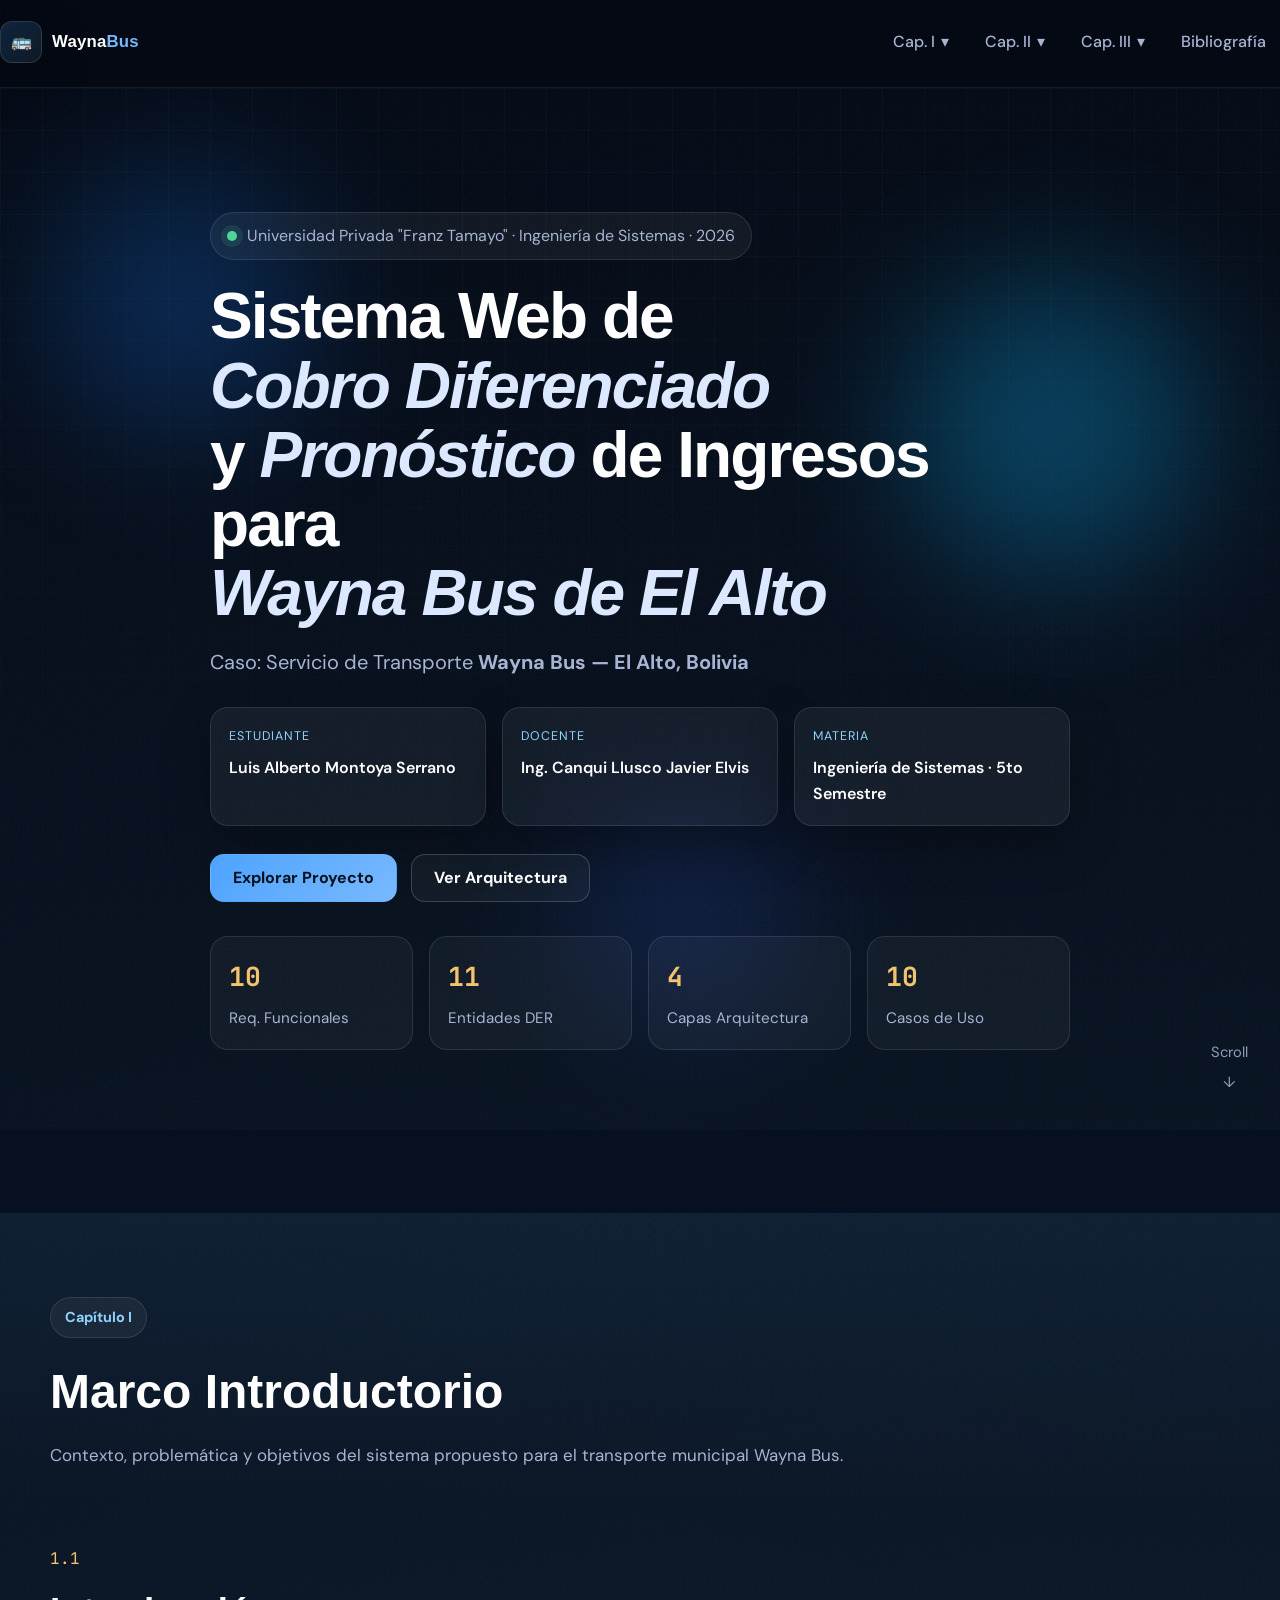
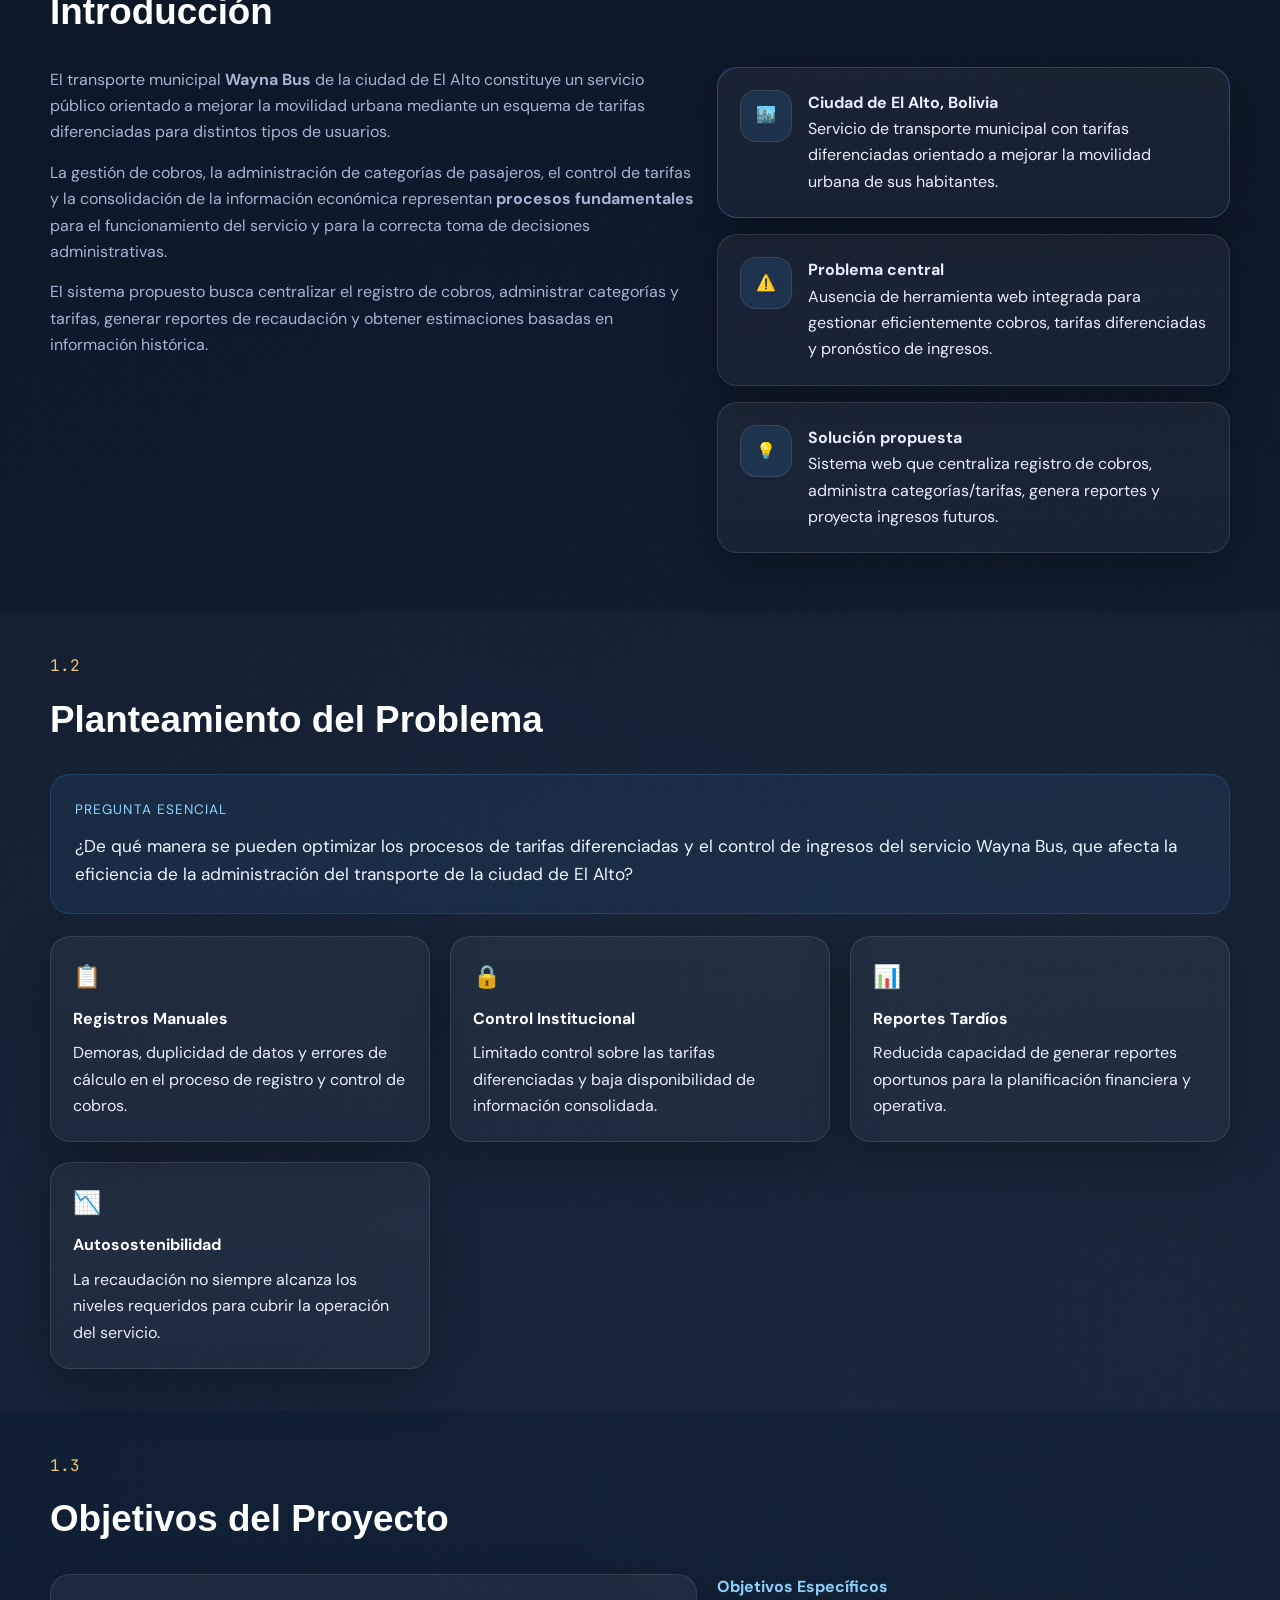
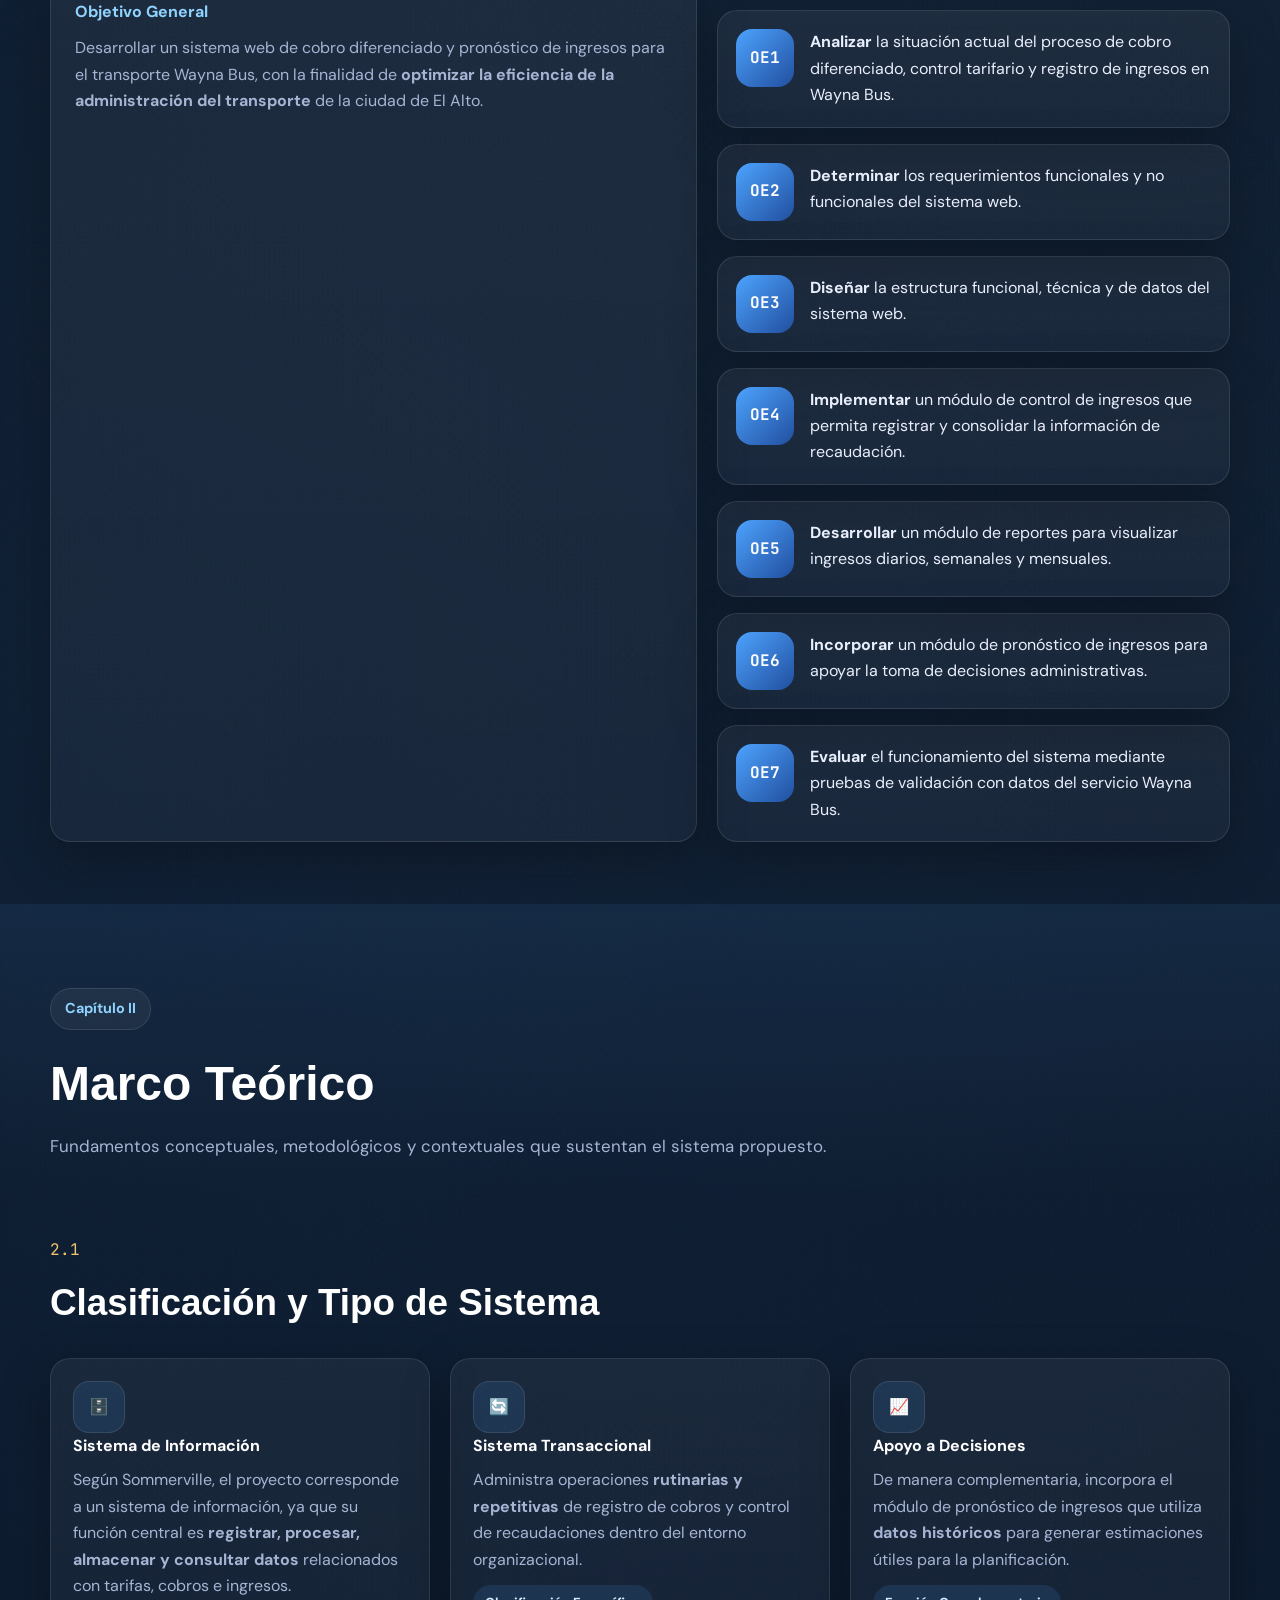
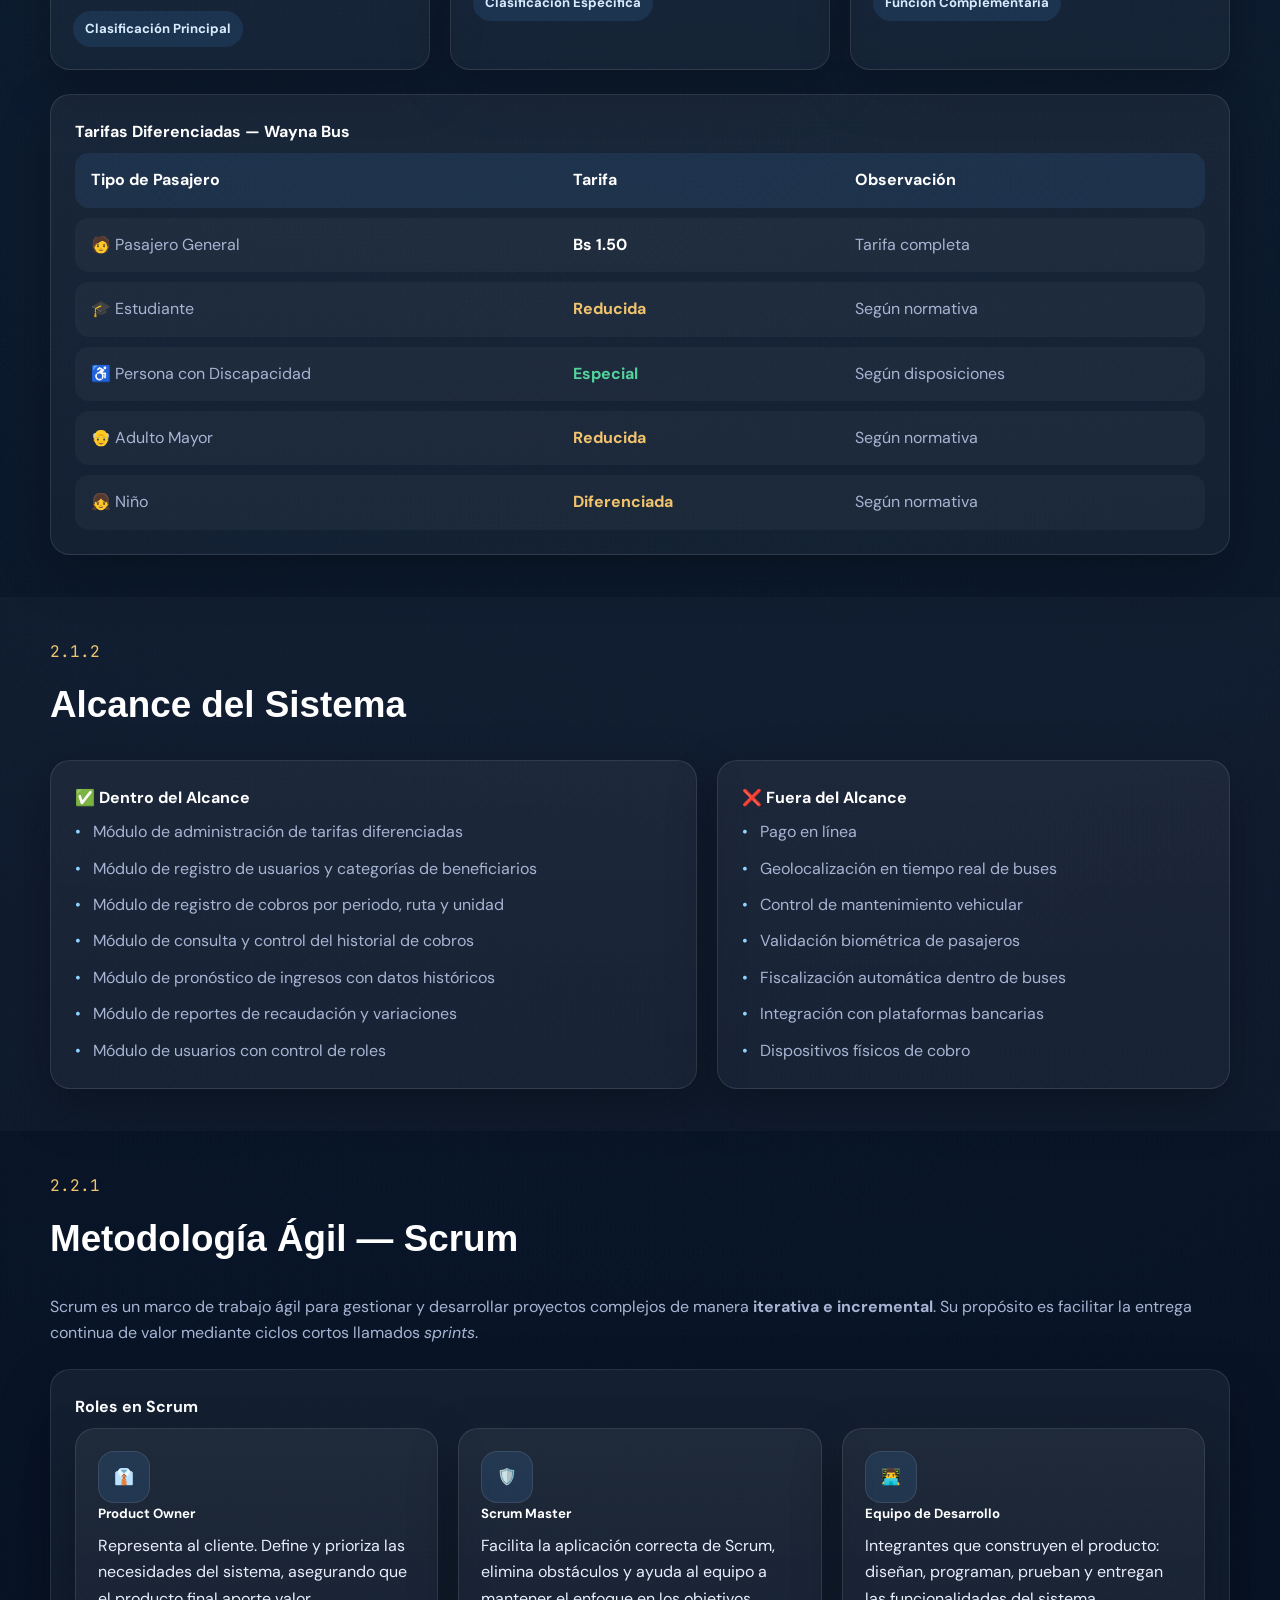
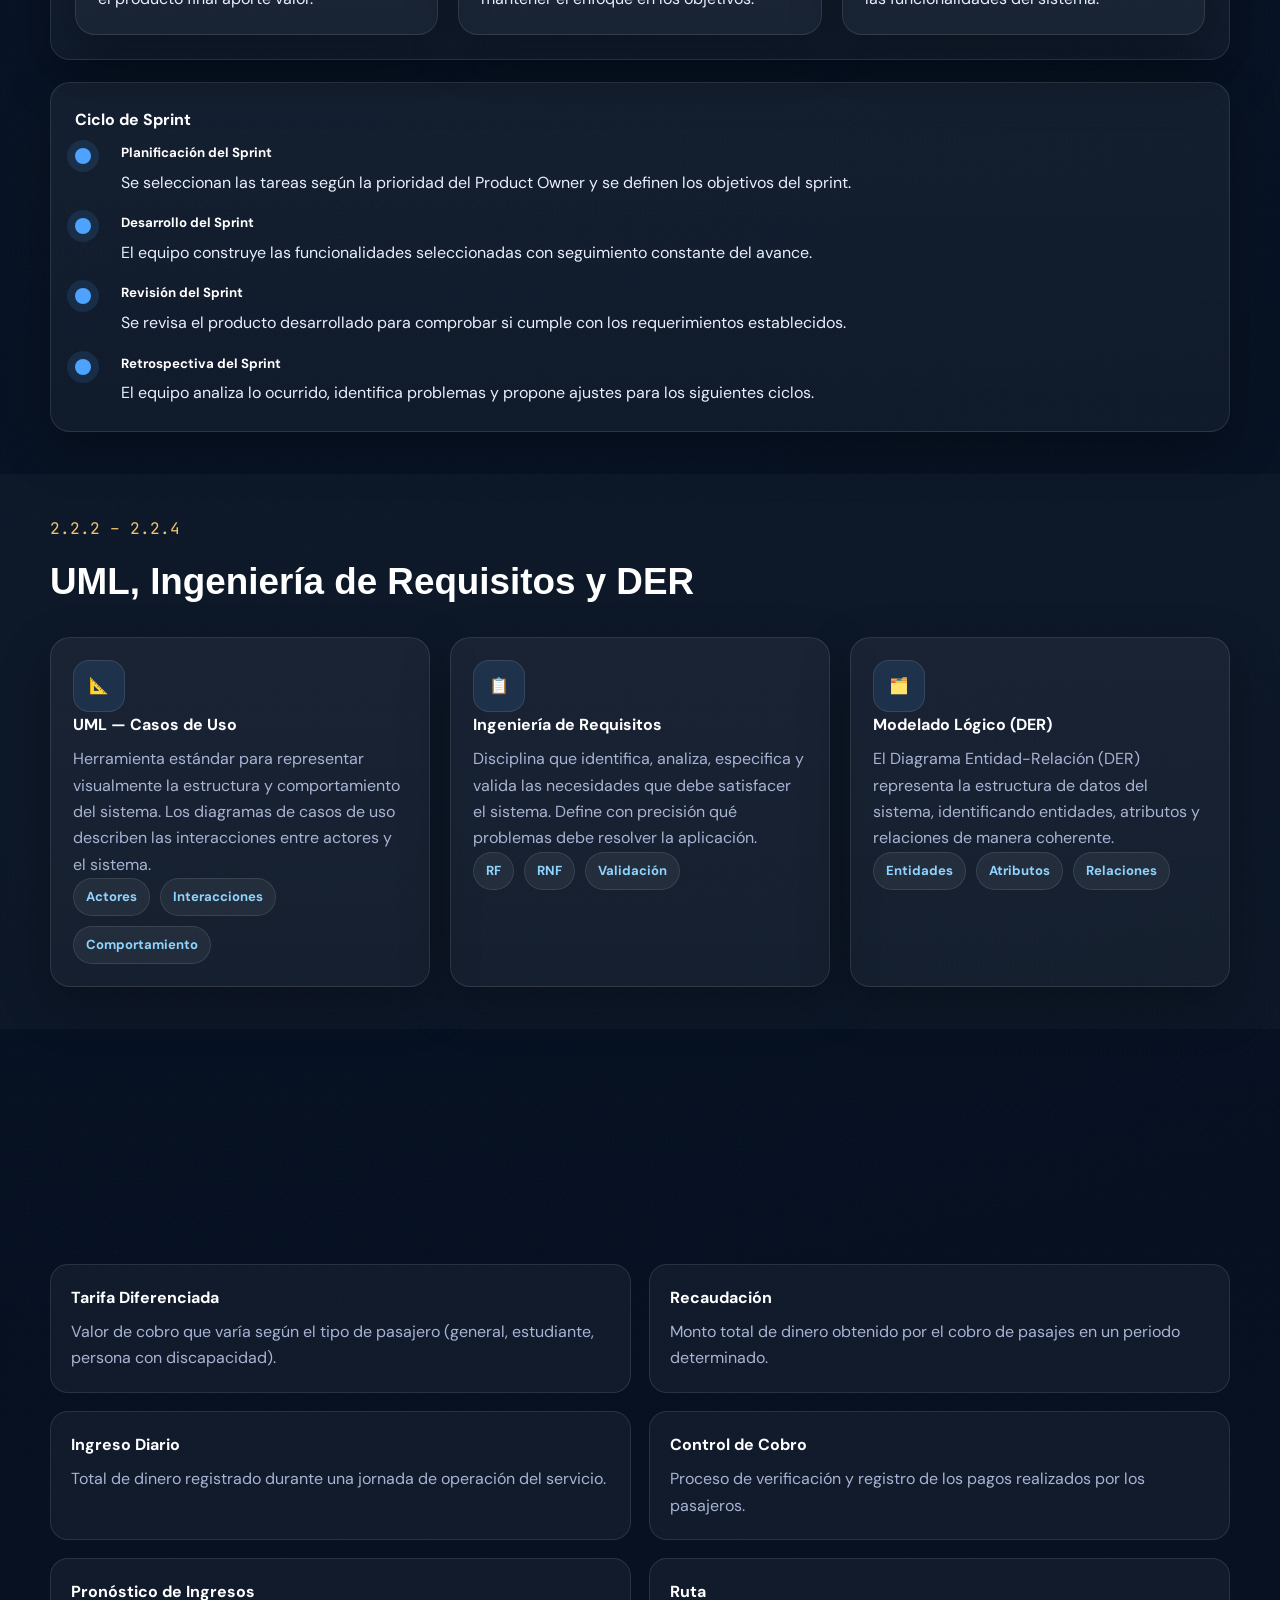
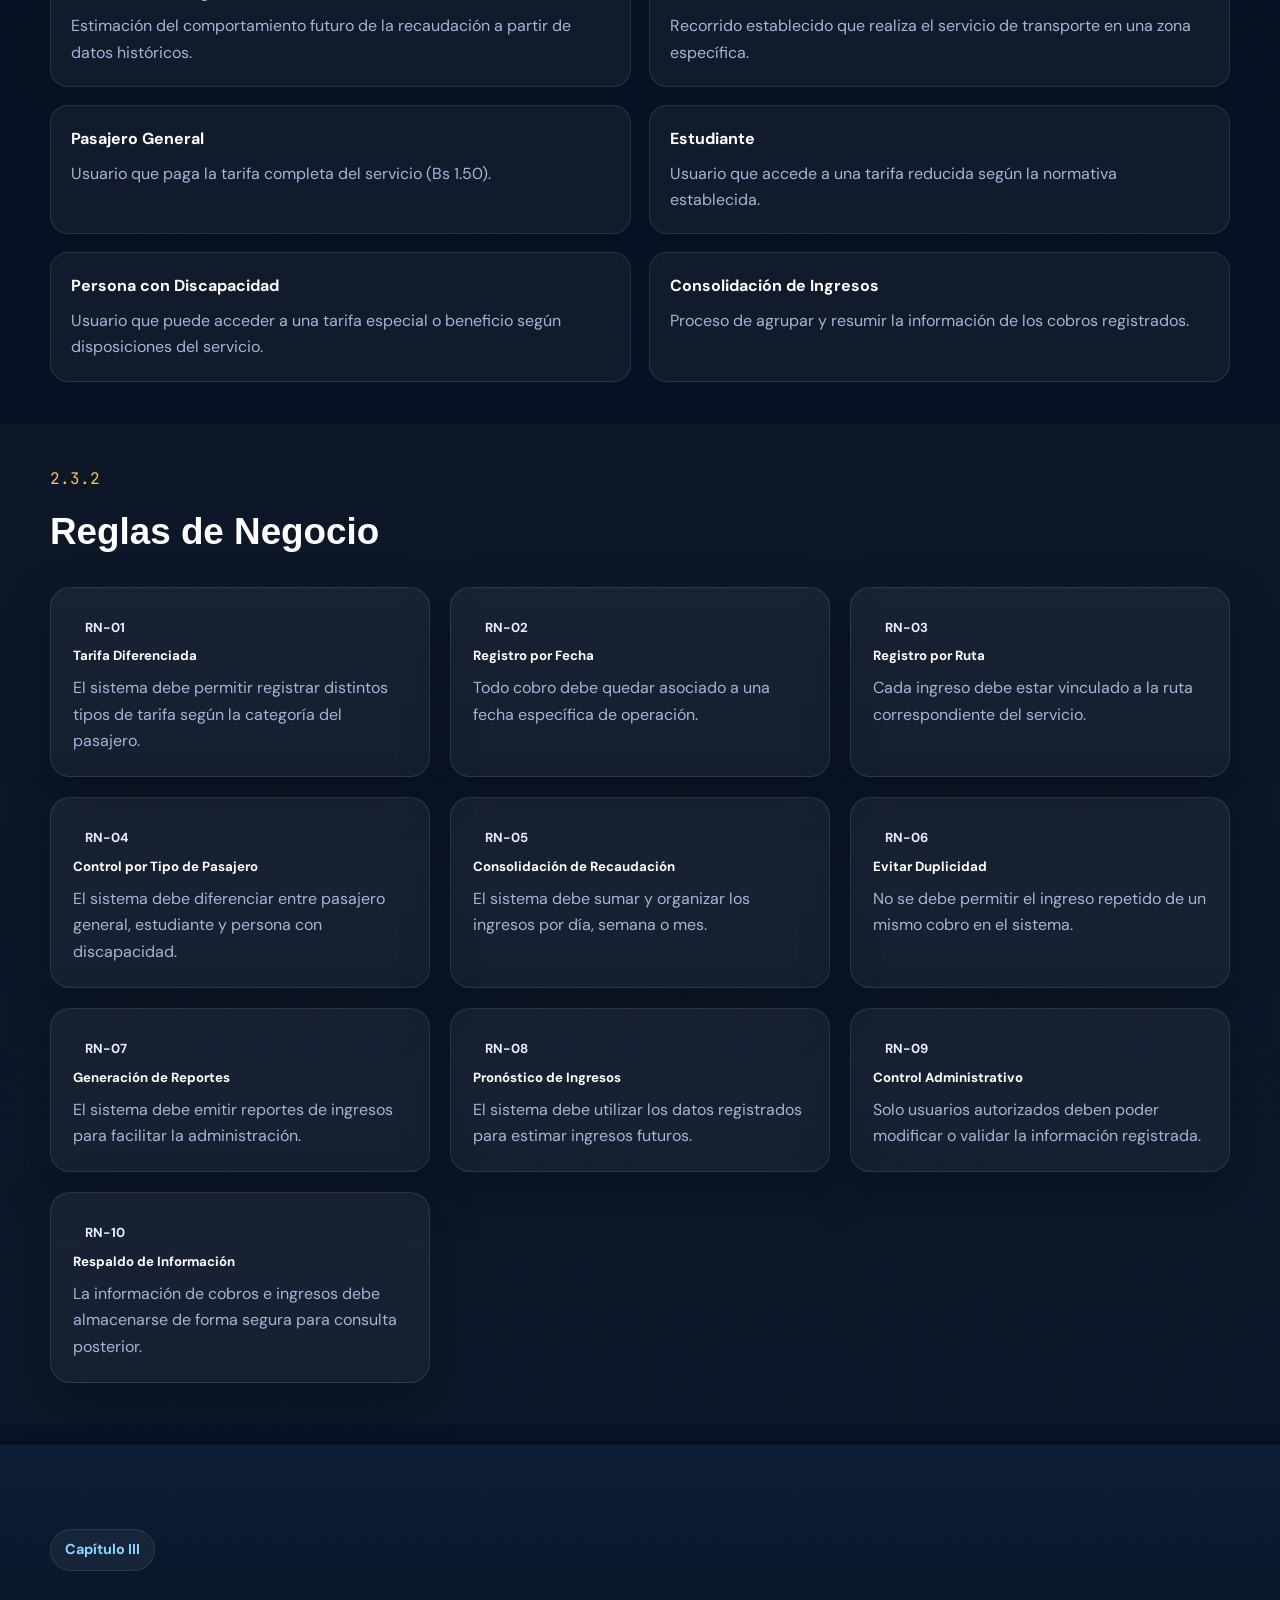
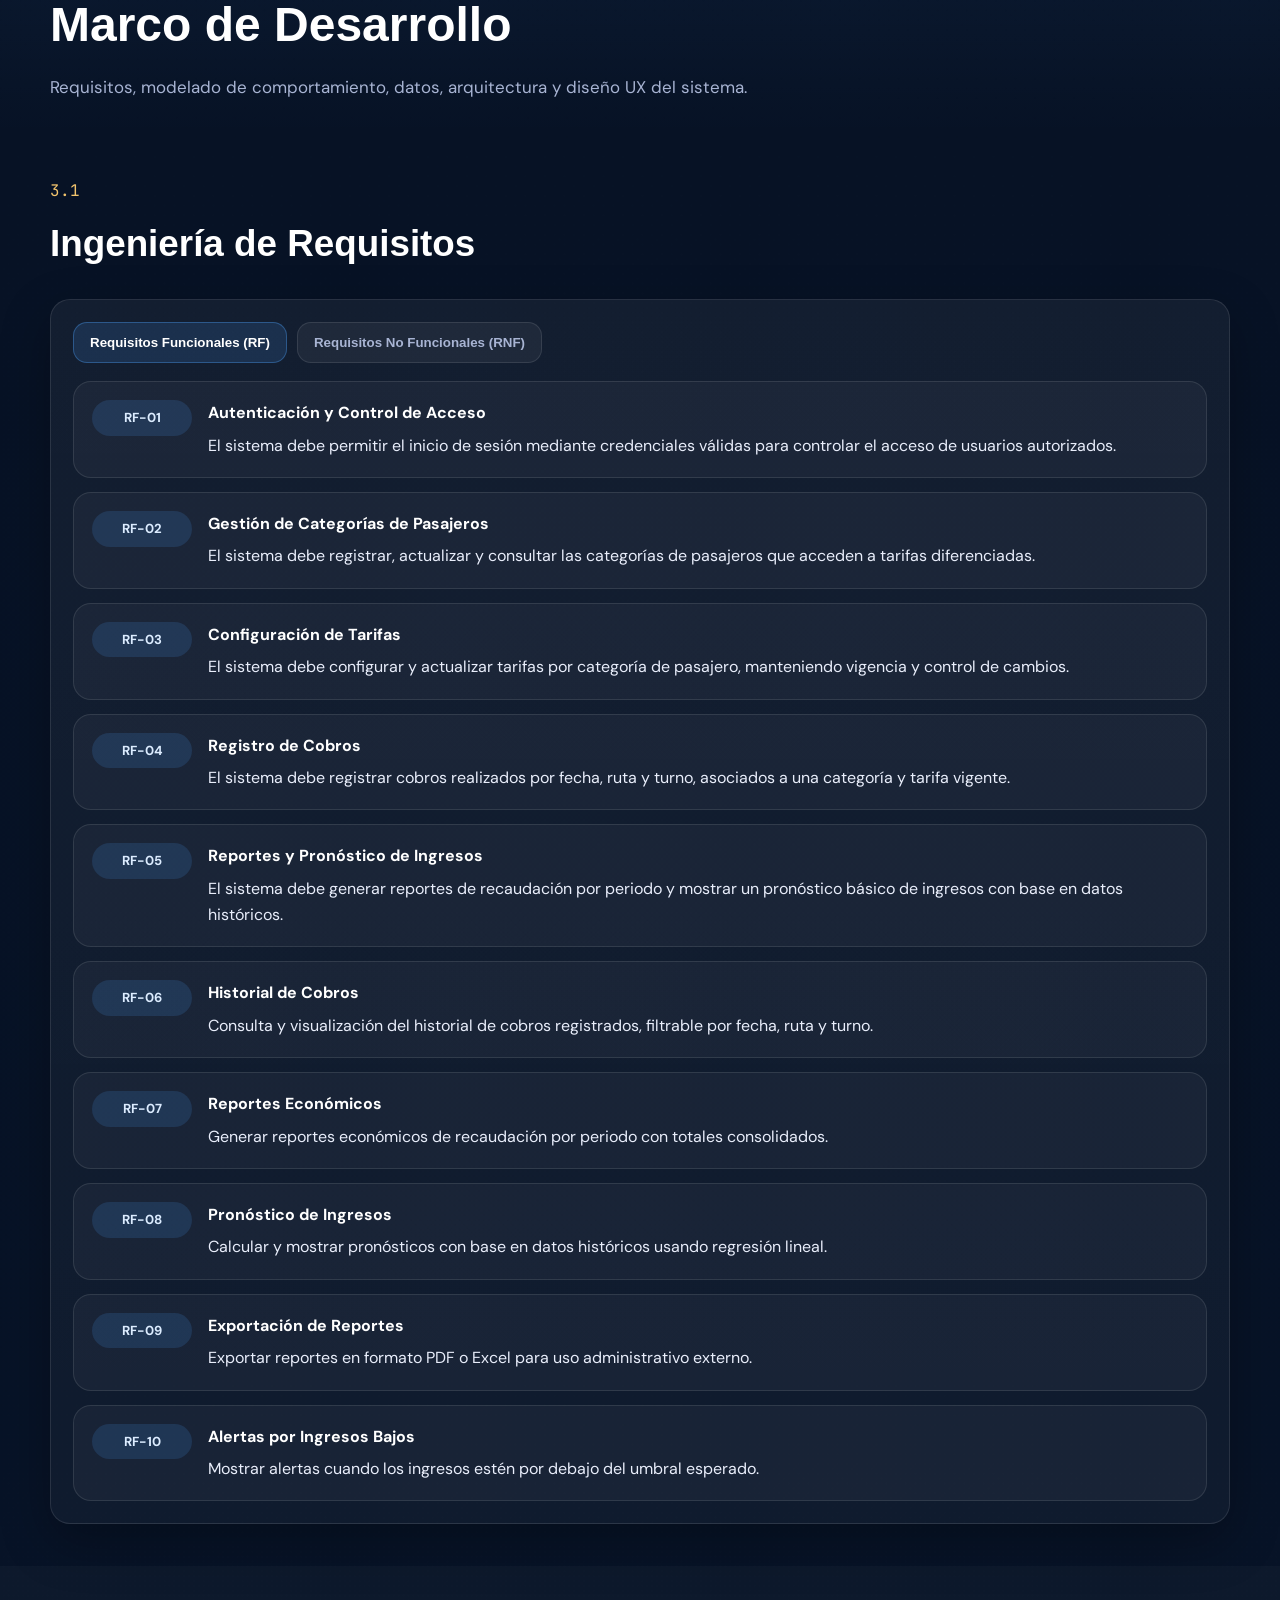
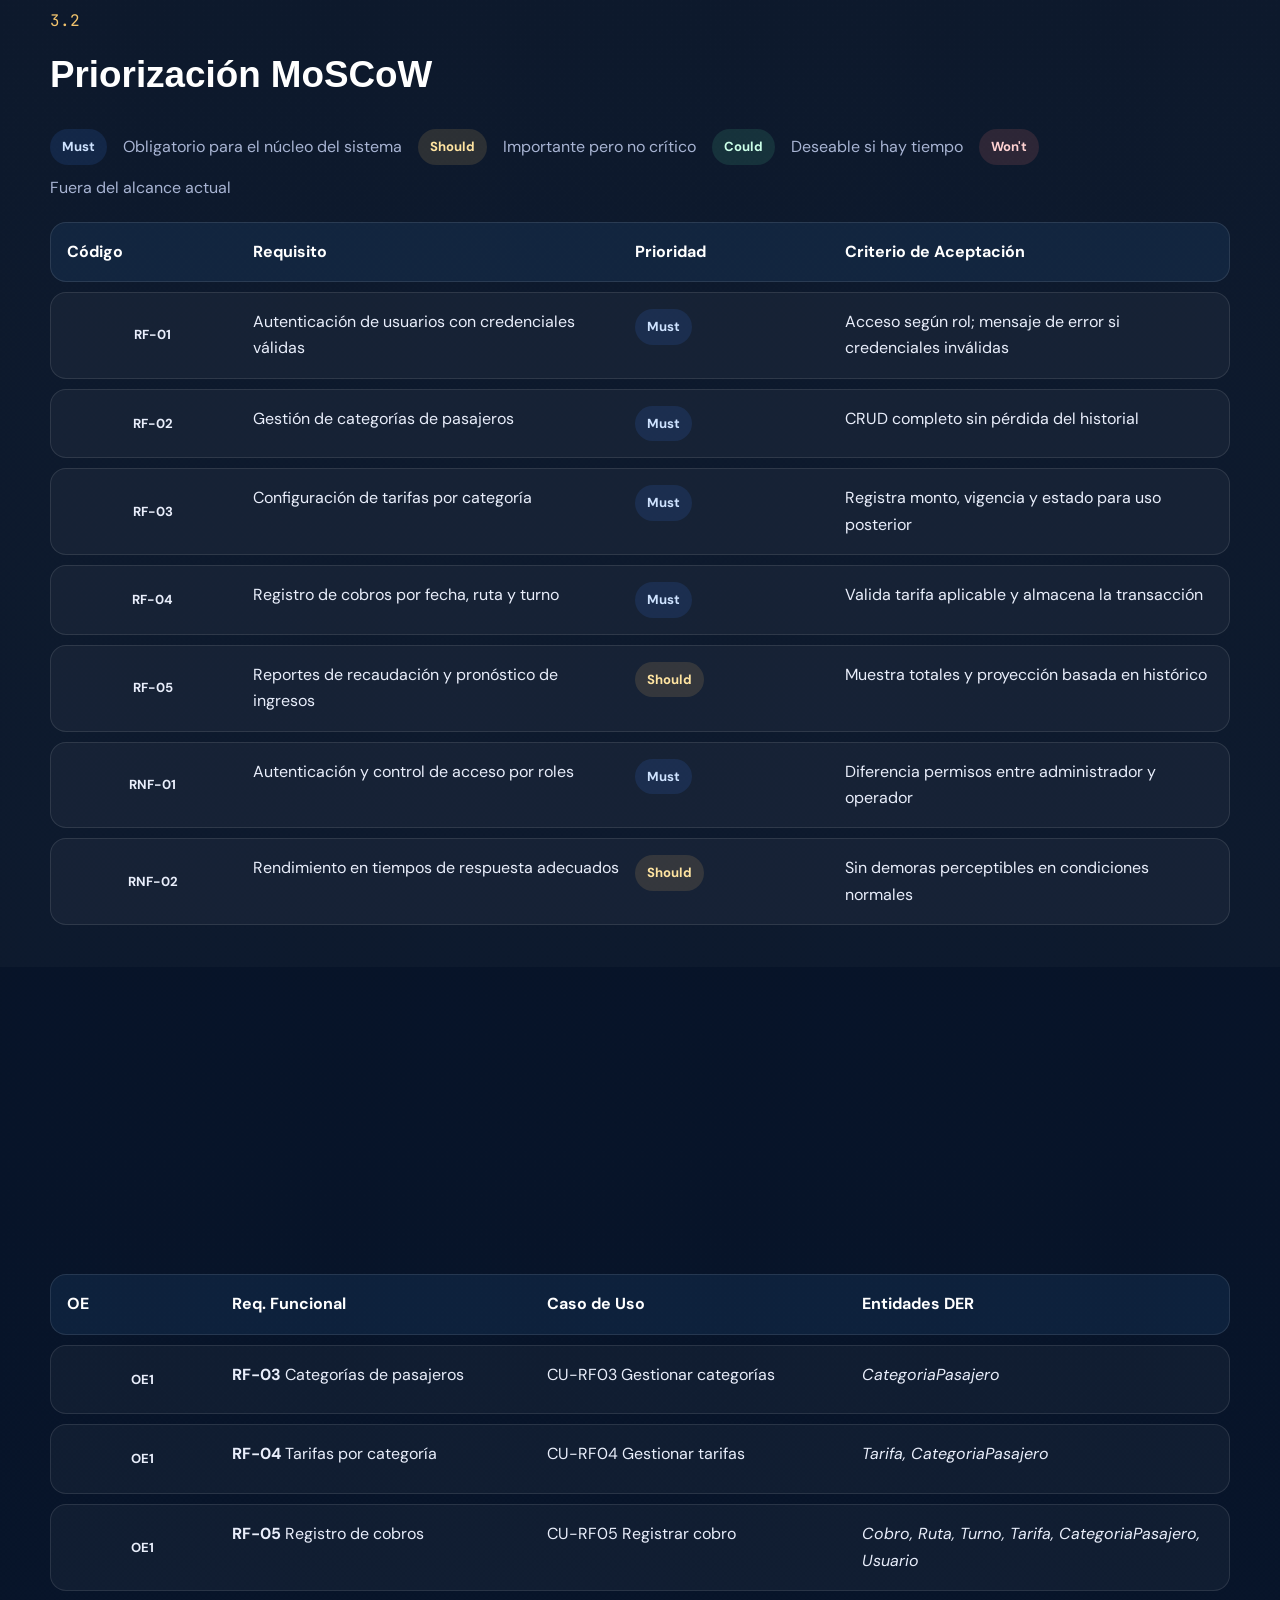
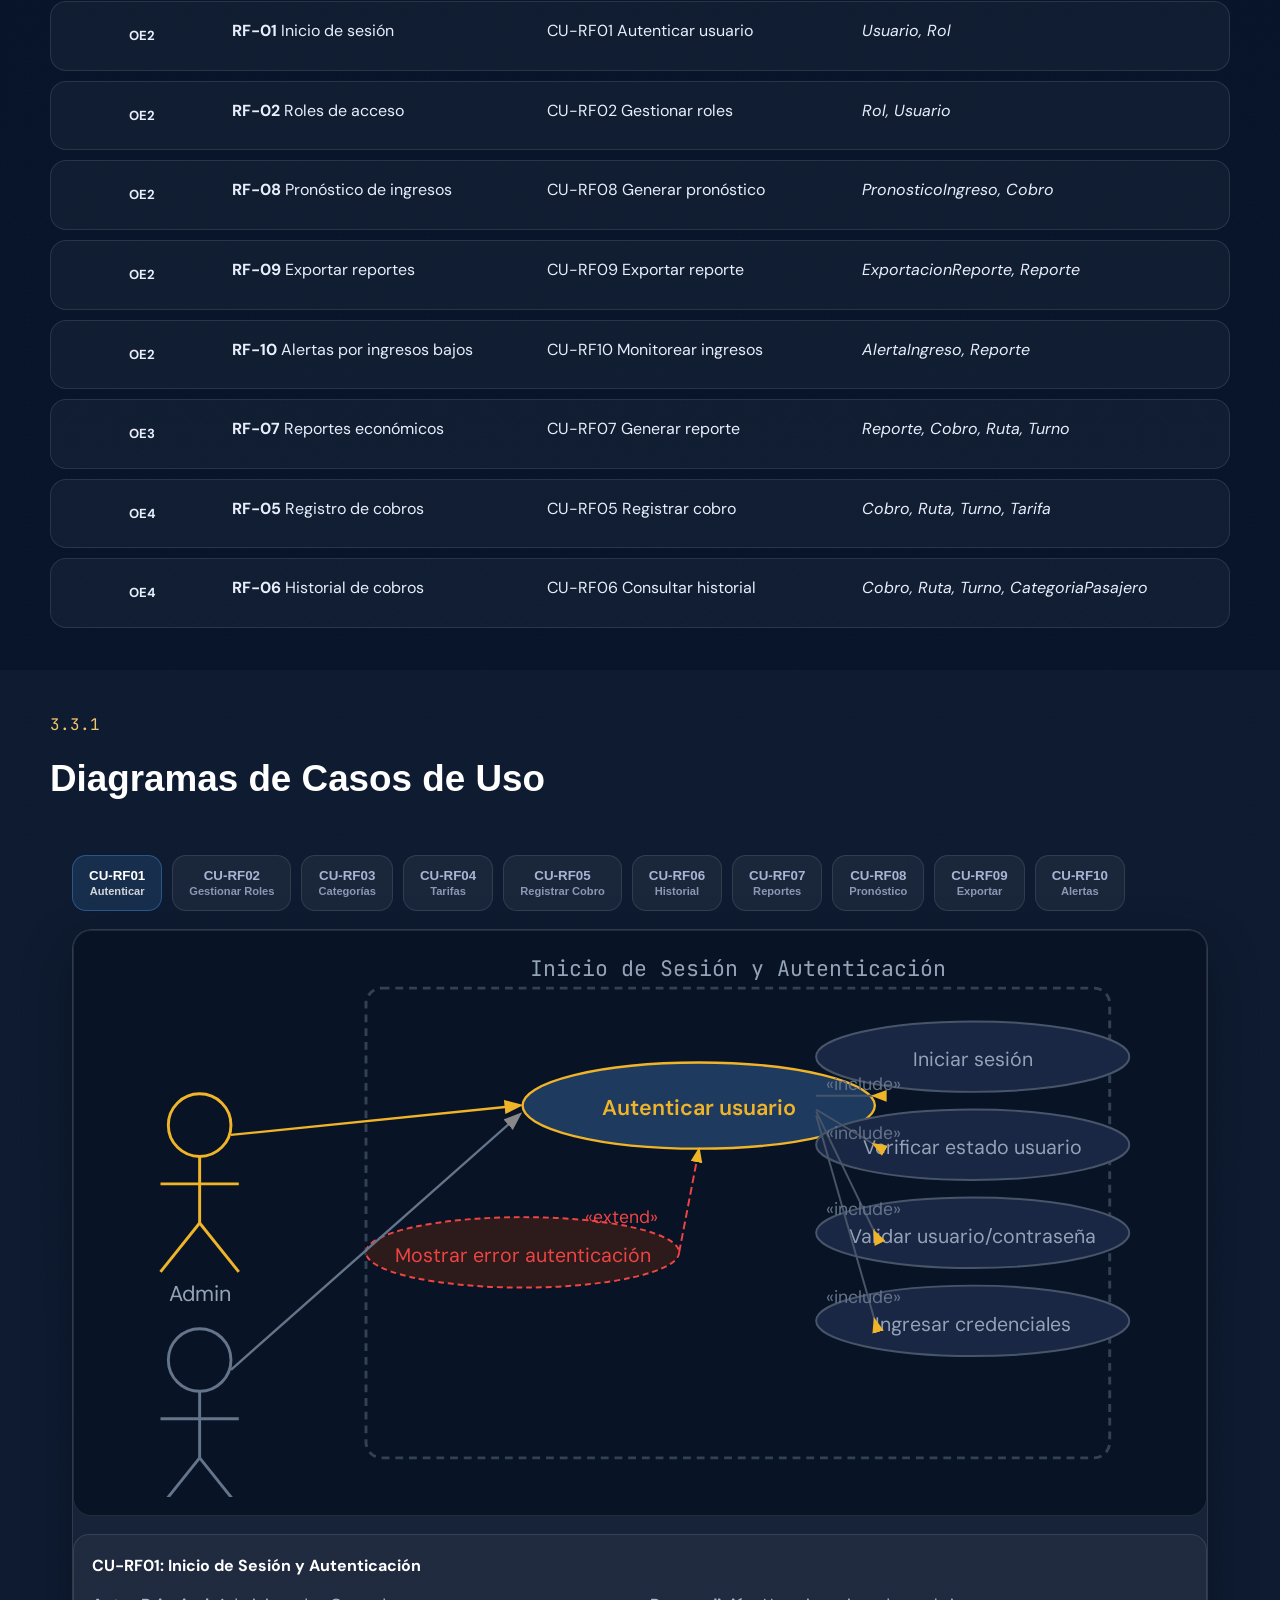
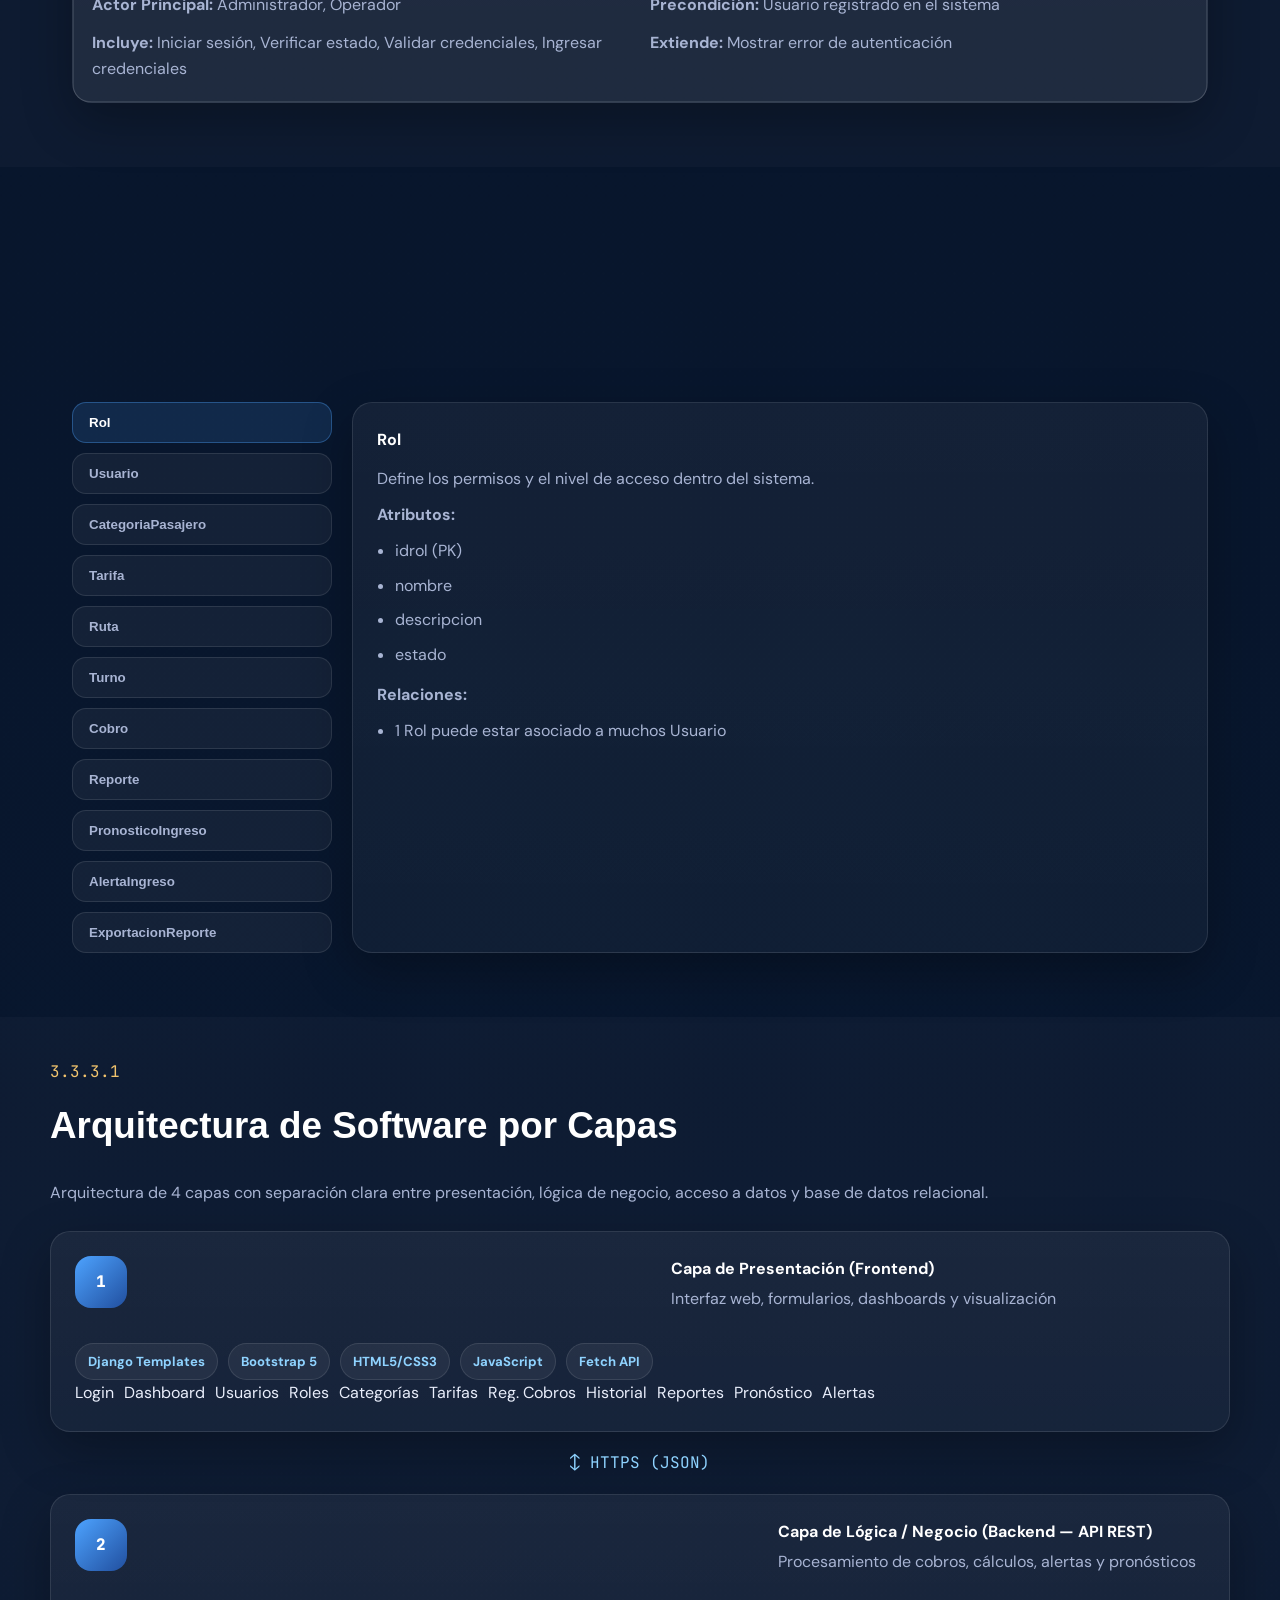
==== commit e1faa004: "Organización de carpetas CSS y JS" ====
--- a/index.html
+++ b/index.html
@@ -7,7 +7,7 @@
   <link rel="preconnect" href="https://fonts.googleapis.com" />
   <link rel="preconnect" href="https://fonts.gstatic.com" crossorigin />
   <link href="https://fonts.googleapis.com/css2?family=Syne:wght@400;600;700;800&family=DM+Sans:ital,wght@0,300;0,400;0,500;0,600;1,300&family=JetBrains+Mono:wght@400;500&display=swap" rel="stylesheet" />
-  <link rel="stylesheet" href="assets/css/style.css" />
+  <link rel="stylesheet" href="css/style.css" />
 </head>
 <body>
 
@@ -1733,6 +1733,6 @@
     </div>
   </footer>
 
-  <script src="assets/js/main.js"></script>
+  <script src="js/main.js"></script>
 </body>
 </html>
--- a/css/style.css
+++ b/css/style.css
@@ -0,0 +1,1774 @@
+:root{
+  --bg:#06101f;
+  --bg-soft:#0b1830;
+  --panel:#0f1f3d;
+  --panel-2:#13284e;
+  --line:rgba(255,255,255,.10);
+  --line-strong:rgba(255,255,255,.18);
+  --text:#e9eefb;
+  --muted:#a8b4d3;
+  --primary:#4da3ff;
+  --primary-2:#78b9ff;
+  --accent:#8fd3ff;
+  --gold:#f2c46d;
+  --danger:#ff7b7b;
+  --success:#53d49d;
+  --shadow:0 18px 50px rgba(0,0,0,.28);
+  --radius:20px;
+  --radius-sm:14px;
+  --container:1180px;
+  --nav-h:84px;
+  --mono:"JetBrains Mono", monospace;
+  --body:"DM Sans", sans-serif;
+  --title:"Montserrat", sans-serif;
+}
+
+*{
+  margin:0;
+  padding:0;
+  box-sizing:border-box;
+}
+
+html{
+  scroll-behavior:smooth;
+}
+
+body{
+  font-family:var(--body);
+  background:
+    radial-gradient(circle at 10% 20%, rgba(77,163,255,.08), transparent 25%),
+    radial-gradient(circle at 90% 15%, rgba(143,211,255,.07), transparent 20%),
+    linear-gradient(180deg,#050b16 0%, #071225 50%, #091a34 100%);
+  color:var(--text);
+  line-height:1.65;
+  overflow-x:hidden;
+}
+
+img,svg{
+  max-width:100%;
+  display:block;
+}
+
+a{
+  color:inherit;
+  text-decoration:none;
+}
+
+ul{
+  list-style:none;
+}
+
+.container{
+  width:min(var(--container), calc(100% - 32px));
+  margin-inline:auto;
+}
+
+.navbar{
+  position:sticky;
+  top:0;
+  z-index:999;
+  backdrop-filter:blur(16px);
+  background:rgba(4,10,20,.78);
+  border-bottom:1px solid rgba(255,255,255,.08);
+}
+
+.navbar.scrolled{
+  box-shadow:0 12px 30px rgba(0,0,0,.18);
+}
+
+.navbar__inner{
+  min-height:var(--nav-h);
+  display:flex;
+  align-items:center;
+  justify-content:space-between;
+  gap:20px;
+}
+
+.navbar__logo{
+  display:flex;
+  align-items:center;
+  gap:10px;
+  font-weight:700;
+  font-size:1.05rem;
+  white-space:nowrap;
+}
+
+.logo-icon{
+  width:42px;
+  height:42px;
+  display:grid;
+  place-items:center;
+  border-radius:12px;
+  background:linear-gradient(135deg, rgba(77,163,255,.18), rgba(143,211,255,.08));
+  border:1px solid rgba(255,255,255,.12);
+  box-shadow:var(--shadow);
+}
+
+.logo-text{
+  color:#fff;
+  font-family:var(--title);
+  letter-spacing:.2px;
+}
+
+.logo-text strong{
+  color:var(--primary-2);
+}
+
+.navbar__nav{
+  display:flex;
+  align-items:center;
+}
+
+.nav-list{
+  display:flex;
+  align-items:center;
+  gap:8px;
+}
+
+.nav-item{
+  position:relative;
+}
+
+.nav-link{
+  display:flex;
+  align-items:center;
+  gap:6px;
+  padding:12px 14px;
+  border-radius:12px;
+  color:var(--muted);
+  font-weight:500;
+  transition:.25s ease;
+}
+
+.nav-link:hover{
+  color:#fff;
+  background:rgba(255,255,255,.05);
+}
+
+/* IMPORTANTE: quitamos el hueco entre botón y dropdown */
+.sub-menu{
+  position:absolute;
+  top:100%;
+  left:0;
+  min-width:240px;
+  margin-top:0;
+  padding:12px;
+  background:rgba(9,20,40,.98);
+  border:1px solid var(--line);
+  border-radius:16px;
+  box-shadow:var(--shadow);
+  display:block;
+
+  opacity:0;
+  visibility:hidden;
+  transform:translateY(8px);
+  pointer-events:none;
+  transition:opacity .22s ease, transform .22s ease, visibility .22s ease;
+  z-index:1000;
+}
+
+/* zona invisible para unir el link con el submenu */
+.nav-item.has-sub::after{
+  content:"";
+  position:absolute;
+  left:0;
+  top:100%;
+  width:100%;
+  height:14px;
+}
+
+/* se mantiene abierto si estás sobre el li o sobre algo dentro */
+.nav-item.has-sub:hover > .sub-menu,
+.nav-item.has-sub:focus-within > .sub-menu{
+  opacity:1;
+  visibility:visible;
+  transform:translateY(0);
+  pointer-events:auto;
+}
+
+.sub-menu li a{
+  display:block;
+  padding:10px 12px;
+  border-radius:10px;
+  color:var(--muted);
+  transition:.25s ease;
+  white-space:nowrap;
+}
+
+.sub-menu li a:hover{
+  background:rgba(255,255,255,.05);
+  color:#fff;
+}
+
+.has-sub:hover .sub-menu{
+  display:block;
+}
+
+.hamburger{
+  display:none;
+  width:48px;
+  height:48px;
+  border:1px solid var(--line);
+  border-radius:14px;
+  background:rgba(255,255,255,.04);
+  align-items:center;
+  justify-content:center;
+  flex-direction:column;
+  gap:5px;
+  cursor:pointer;
+}
+
+.hamburger span{
+  width:20px;
+  height:2px;
+  background:#fff;
+  border-radius:999px;
+}
+
+.progress-bar{
+  height:3px;
+  width:0%;
+  background:linear-gradient(90deg, var(--primary), var(--accent));
+}
+
+.hero{
+  position:relative;
+  min-height:100vh;
+  display:flex;
+  align-items:center;
+  padding:calc(var(--nav-h) + 40px) 0 80px;
+  isolation:isolate;
+}
+
+.hero__bg{
+  position:absolute;
+  inset:0;
+  overflow:hidden;
+  z-index:-1;
+}
+
+.hero__grid{
+  position:absolute;
+  inset:0;
+  background-image:
+    linear-gradient(rgba(255,255,255,.03) 1px, transparent 1px),
+    linear-gradient(90deg, rgba(255,255,255,.03) 1px, transparent 1px);
+  background-size:42px 42px;
+  mask-image:linear-gradient(to bottom, rgba(0,0,0,.8), transparent 95%);
+}
+
+.hero__orb{
+  position:absolute;
+  border-radius:999px;
+  filter:blur(70px);
+  opacity:.35;
+}
+
+.hero__orb--1{
+  width:260px;
+  height:260px;
+  background:#145dba;
+  top:8%;
+  left:4%;
+}
+
+.hero__orb--2{
+  width:300px;
+  height:300px;
+  background:#0b9ad6;
+  right:6%;
+  top:18%;
+}
+
+.hero__orb--3{
+  width:220px;
+  height:220px;
+  background:#223e90;
+  bottom:10%;
+  left:45%;
+}
+
+.hero__content{
+  width:100%;
+  max-width:860px;
+}
+
+.hero__badge{
+  display:inline-flex;
+  align-items:center;
+  gap:10px;
+  padding:10px 16px;
+  border-radius:999px;
+  border:1px solid rgba(255,255,255,.1);
+  background:rgba(255,255,255,.05);
+  color:var(--muted);
+  margin-bottom:22px;
+}
+
+.badge-dot{
+  width:10px;
+  height:10px;
+  border-radius:50%;
+  background:var(--success);
+  box-shadow:0 0 0 6px rgba(83,212,157,.12);
+}
+
+.hero__title{
+  font-family:var(--title);
+  font-size:clamp(2.4rem, 5vw, 4.8rem);
+  line-height:1.08;
+  letter-spacing:-.03em;
+  margin-bottom:18px;
+  color:#fff;
+}
+
+.hero__title em{
+  font-style:italic;
+  color:#dce8ff;
+}
+
+.hero__sub{
+  font-size:clamp(1rem, 2vw, 1.25rem);
+  color:var(--muted);
+  margin-bottom:28px;
+}
+
+.hero__meta{
+  display:grid;
+  grid-template-columns:repeat(3, 1fr);
+  gap:16px;
+  margin-bottom:28px;
+}
+
+.meta-card{
+  background:rgba(255,255,255,.05);
+  border:1px solid var(--line);
+  border-radius:18px;
+  padding:18px;
+  box-shadow:var(--shadow);
+}
+
+.meta-label{
+  display:block;
+  font-size:.78rem;
+  text-transform:uppercase;
+  letter-spacing:.08em;
+  color:var(--accent);
+  margin-bottom:8px;
+}
+
+.meta-value{
+  color:#fff;
+  font-weight:600;
+}
+
+.hero__ctas{
+  display:flex;
+  flex-wrap:wrap;
+  gap:14px;
+  margin-bottom:34px;
+}
+
+.btn{
+  display:inline-flex;
+  align-items:center;
+  justify-content:center;
+  min-height:48px;
+  padding:0 22px;
+  border-radius:14px;
+  font-weight:700;
+  transition:.28s ease;
+  border:1px solid transparent;
+}
+
+.btn--primary{
+  background:linear-gradient(135deg, var(--primary), var(--primary-2));
+  color:#08111d;
+}
+
+.btn--primary:hover{
+  transform:translateY(-2px);
+  box-shadow:0 14px 30px rgba(77,163,255,.25);
+}
+
+.btn--ghost{
+  border-color:var(--line-strong);
+  background:rgba(255,255,255,.04);
+  color:#fff;
+}
+
+.btn--ghost:hover{
+  background:rgba(255,255,255,.08);
+}
+
+.hero__stats{
+  display:grid;
+  grid-template-columns:repeat(4, 1fr);
+  gap:16px;
+}
+
+.stat{
+  padding:18px;
+  border-radius:18px;
+  background:rgba(255,255,255,.04);
+  border:1px solid var(--line);
+  text-align:left;
+}
+
+.stat-num{
+  display:block;
+  font-family:var(--mono);
+  color:var(--gold);
+  font-size:1.65rem;
+  font-weight:700;
+  margin-bottom:6px;
+}
+
+.stat-label{
+  color:var(--muted);
+  font-size:.95rem;
+}
+
+.scroll-indicator{
+  position:absolute;
+  right:32px;
+  bottom:36px;
+  display:flex;
+  flex-direction:column;
+  align-items:center;
+  gap:6px;
+  color:var(--muted);
+  font-size:.92rem;
+  opacity:.85;
+}
+
+.scroll-arrow{
+  animation:floatY 1.4s ease-in-out infinite;
+}
+
+@keyframes floatY{
+  0%,100%{transform:translateY(0)}
+  50%{transform:translateY(6px)}
+}
+
+.chapter-tabs{
+  position:sticky;
+  top:var(--nav-h);
+  z-index:900;
+  background:rgba(7,17,33,.92);
+  backdrop-filter:blur(12px);
+  border-top:1px solid rgba(255,255,255,.04);
+  border-bottom:1px solid rgba(255,255,255,.08);
+}
+
+.chapter-tabs .container{
+  display:flex;
+  gap:10px;
+  overflow:auto;
+  padding:14px 0;
+}
+
+.tab-btn{
+  display:flex;
+  align-items:center;
+  gap:12px;
+  min-width:max-content;
+  padding:12px 16px;
+  border-radius:14px;
+  border:1px solid transparent;
+  background:rgba(255,255,255,.03);
+  color:var(--muted);
+  transition:.25s ease;
+}
+
+.tab-btn.active,
+.tab-btn:hover{
+  color:#fff;
+  border-color:rgba(77,163,255,.28);
+  background:rgba(77,163,255,.12);
+}
+
+.tab-num{
+  font-family:var(--mono);
+  color:var(--accent);
+  font-size:.9rem;
+}
+
+.chapter{
+  padding:0 0 20px;
+}
+
+.chapter-header{
+  padding:84px 0 34px;
+  background:
+    linear-gradient(180deg, rgba(77,163,255,.08), rgba(77,163,255,0)),
+    transparent;
+}
+
+.chapter-tag{
+  display:inline-flex;
+  margin-bottom:14px;
+  padding:8px 14px;
+  border-radius:999px;
+  background:rgba(255,255,255,.05);
+  border:1px solid var(--line);
+  color:var(--accent);
+  font-size:.9rem;
+  font-weight:700;
+}
+
+.chapter-title{
+  font-family:var(--title);
+  font-size:clamp(2rem, 4vw, 3rem);
+  color:#fff;
+  margin-bottom:10px;
+}
+
+.chapter-desc{
+  max-width:820px;
+  color:var(--muted);
+  font-size:1.06rem;
+}
+
+.section{
+  padding:42px 0;
+}
+
+.section--alt{
+  background:rgba(255,255,255,.025);
+}
+
+.section-header{
+  margin-bottom:24px;
+}
+
+.section-tag{
+  display:inline-block;
+  font-family:var(--mono);
+  color:var(--gold);
+  margin-bottom:10px;
+}
+
+.section-title{
+  font-family:var(--title);
+  font-size:clamp(1.6rem, 3vw, 2.3rem);
+  color:#fff;
+}
+
+.section-intro{
+  margin-bottom:24px;
+  color:var(--muted);
+}
+
+.two-col,
+.objectives-layout,
+.scope-layout,
+.system-type-cards,
+.problem-grid,
+.scrum-roles,
+.theory-grid,
+.rules-grid,
+.profiles-layout{
+  display:grid;
+  gap:20px;
+}
+
+.two-col,
+.objectives-layout,
+.scope-layout{
+  grid-template-columns:1.2fr .95fr;
+}
+
+.system-type-cards,
+.problem-grid,
+.scrum-roles,
+.theory-grid,
+.rules-grid,
+.profiles-layout{
+  grid-template-columns:repeat(3, 1fr);
+}
+
+.col-text p,
+.obj-general p,
+.scrum-intro,
+.problem-question blockquote,
+.uc-detail-grid div,
+.pc-perms li,
+.gloss-def,
+.rule-card p,
+.theory-card p,
+.sys-card p{
+  color:var(--muted);
+}
+
+.col-text p + p{
+  margin-top:14px;
+}
+
+.info-card,
+.problem-item,
+.sys-card,
+.theory-card,
+.rule-card,
+.profile-card,
+.req-tabs,
+.fare-info,
+.scope-includes,
+.scope-excludes,
+.obj-general,
+.obj-item,
+.scrum-role,
+.scrum-section,
+.der-panel,
+.uc-panel,
+.arch-layer,
+.wf-panel,
+.bib-item{
+  background:linear-gradient(180deg, rgba(255,255,255,.05), rgba(255,255,255,.035));
+  border:1px solid var(--line);
+  border-radius:20px;
+  box-shadow:var(--shadow);
+}
+
+.info-card,
+.problem-item,
+.sys-card,
+.theory-card,
+.rule-card,
+.profile-card,
+.scrum-role{
+  padding:22px;
+}
+
+.info-card{
+  display:flex;
+  gap:16px;
+  align-items:flex-start;
+  margin-bottom:16px;
+}
+
+.info-card--highlight{
+  border-color:rgba(77,163,255,.32);
+}
+
+.ic-icon,
+.sys-card__icon,
+.tc-icon,
+.sr-avatar,
+.pc-avatar{
+  width:52px;
+  height:52px;
+  border-radius:16px;
+  display:grid;
+  place-items:center;
+  background:rgba(77,163,255,.12);
+  border:1px solid rgba(255,255,255,.1);
+  flex-shrink:0;
+}
+
+.problem-question{
+  margin-bottom:22px;
+  padding:24px;
+  border-radius:20px;
+  background:rgba(77,163,255,.08);
+  border:1px solid rgba(77,163,255,.18);
+}
+
+.pq-label{
+  display:block;
+  font-size:.85rem;
+  text-transform:uppercase;
+  letter-spacing:.08em;
+  color:var(--accent);
+  margin-bottom:10px;
+}
+
+.problem-question blockquote{
+  font-size:1.08rem;
+  color:#eff5ff;
+}
+
+.problem-item::before{
+  content:attr(data-icon);
+  display:block;
+  font-size:1.4rem;
+  margin-bottom:10px;
+}
+
+.problem-item h4,
+.sys-card h4,
+.theory-card h4,
+.rule-card h5,
+.profile-card h4,
+.scrum-role h5,
+.scope-title,
+.scrum-section__title,
+.fare-info__title{
+  color:#fff;
+  margin-bottom:8px;
+}
+
+.obj-general,
+.scope-includes,
+.scope-excludes{
+  padding:24px;
+}
+
+.obj-general__label,
+.obj-specifics__label{
+  color:var(--accent);
+  font-weight:700;
+  margin-bottom:10px;
+}
+
+.obj-list{
+  display:grid;
+  gap:16px;
+}
+
+.obj-item{
+  display:flex;
+  gap:16px;
+  padding:18px;
+}
+
+.obj-num{
+  min-width:58px;
+  height:58px;
+  border-radius:16px;
+  display:grid;
+  place-items:center;
+  font-family:var(--mono);
+  color:#fff;
+  background:linear-gradient(135deg, var(--primary), #214f9f);
+  font-weight:700;
+}
+
+.scope-list{
+  display:grid;
+  gap:10px;
+  color:var(--muted);
+  padding-left:0;
+}
+
+.scope-list li{
+  position:relative;
+  padding-left:18px;
+}
+
+.scope-list li::before{
+  content:"•";
+  position:absolute;
+  left:0;
+  color:var(--accent);
+}
+
+.fare-info{
+  margin-top:24px;
+  padding:24px;
+}
+
+.fare-table{
+  display:grid;
+  gap:10px;
+}
+
+.fare-row{
+  display:grid;
+  grid-template-columns:1.4fr .8fr 1fr;
+  gap:14px;
+  padding:14px 16px;
+  border-radius:14px;
+  background:rgba(255,255,255,.035);
+  color:var(--muted);
+}
+
+.fare-row--header{
+  font-weight:700;
+  color:#fff;
+  background:rgba(77,163,255,.1);
+}
+
+.fare-amount{
+  color:#fff;
+  font-weight:700;
+}
+
+.fare-amount--reduced{
+  color:var(--gold);
+}
+
+.fare-amount--free{
+  color:var(--success);
+}
+
+.scrum-section{
+  margin-top:22px;
+  padding:24px;
+}
+
+.sprint-cycle{
+  display:grid;
+  gap:16px;
+}
+
+.sprint-phase{
+  display:grid;
+  grid-template-columns:30px 1fr;
+  gap:16px;
+  align-items:start;
+}
+
+.sp-dot{
+  width:16px;
+  height:16px;
+  margin-top:6px;
+  border-radius:50%;
+  background:var(--primary);
+  box-shadow:0 0 0 8px rgba(77,163,255,.12);
+}
+
+.sp-content h5{
+  color:#fff;
+  margin-bottom:6px;
+}
+
+.tc-tags,
+.al-badges,
+.al-modules,
+.pc-perms,
+.rtm-btns,
+.der-entities,
+.uc-carousel__btns,
+.wf-tab-btns{
+  display:flex;
+  flex-wrap:wrap;
+  gap:10px;
+}
+
+.tc-tags span,
+.tech-badge,
+.sys-badge,
+.mc-badge,
+.rule-code,
+.req-code,
+.mct-code,
+.rtm-oe{
+  display:inline-flex;
+  align-items:center;
+  justify-content:center;
+  padding:7px 12px;
+  border-radius:999px;
+  font-size:.82rem;
+  font-weight:700;
+}
+
+.tc-tags span,
+.tech-badge{
+  background:rgba(255,255,255,.06);
+  border:1px solid var(--line);
+  color:var(--accent);
+}
+
+.sys-badge{
+  background:rgba(77,163,255,.12);
+  color:#d9ebff;
+  margin-top:12px;
+}
+
+.glossary-search{
+  margin-bottom:18px;
+}
+
+.search-input{
+  width:100%;
+  min-height:54px;
+  background:rgba(255,255,255,.05);
+  border:1px solid var(--line);
+  border-radius:16px;
+  padding:0 18px;
+  color:#fff;
+  outline:none;
+}
+
+.search-input::placeholder{
+  color:var(--muted);
+}
+
+.glossary-grid{
+  display:grid;
+  grid-template-columns:repeat(2, 1fr);
+  gap:18px;
+}
+
+.gloss-item{
+  padding:20px;
+  border-radius:18px;
+  background:rgba(255,255,255,.045);
+  border:1px solid var(--line);
+}
+
+.gloss-term{
+  display:block;
+  color:#fff;
+  font-weight:700;
+  margin-bottom:8px;
+}
+
+.req-tabs,
+.der-explorer,
+.uc-carousel,
+.wireframe-tabs{
+  padding:22px;
+}
+
+.req-tab-btns{
+  display:flex;
+  flex-wrap:wrap;
+  gap:10px;
+  margin-bottom:18px;
+}
+
+.req-tab-btn,
+.rtm-btn,
+.der-btn,
+.uc-btn,
+.wf-btn{
+  border:none;
+  cursor:pointer;
+  background:rgba(255,255,255,.05);
+  border:1px solid var(--line);
+  color:var(--muted);
+  padding:12px 16px;
+  border-radius:14px;
+  font-weight:700;
+  transition:.25s ease;
+}
+
+.req-tab-btn.active,
+.rtm-btn.active,
+.der-btn.active,
+.uc-btn.active,
+.wf-btn.active,
+.req-tab-btn:hover,
+.rtm-btn:hover,
+.der-btn:hover,
+.uc-btn:hover,
+.wf-btn:hover{
+  background:rgba(77,163,255,.14);
+  border-color:rgba(77,163,255,.35);
+  color:#fff;
+}
+
+.req-tab-content,
+.uc-panel,
+.wf-panel{
+  display:none;
+}
+
+.req-tab-content.active,
+.uc-panel.active,
+.wf-panel.active{
+  display:block;
+}
+
+.req-list{
+  display:grid;
+  gap:14px;
+}
+
+.req-item{
+  display:grid;
+  grid-template-columns:100px 1fr;
+  gap:16px;
+  padding:18px;
+  border-radius:18px;
+  background:rgba(255,255,255,.04);
+  border:1px solid var(--line);
+}
+
+.req-code{
+  background:rgba(77,163,255,.15);
+  color:#dcecff;
+  align-self:start;
+}
+
+.req-code--rnf{
+  background:rgba(242,196,109,.12);
+  color:#ffe8a9;
+}
+
+.req-body strong{
+  color:#fff;
+  display:block;
+  margin-bottom:6px;
+}
+
+.moscow-legend{
+  display:flex;
+  flex-wrap:wrap;
+  gap:10px 16px;
+  align-items:center;
+  color:var(--muted);
+  margin-bottom:20px;
+}
+
+.mc-must{ background:#3b82f622; color:#cfe3ff; }
+.mc-should{ background:#f2c46d22; color:#ffe4a1; }
+.mc-could{ background:#53d49d22; color:#cbffe8; }
+.mc-wont{ background:#ff7b7b22; color:#ffd2d2; }
+
+.moscow-table,
+.rtm-table{
+  display:grid;
+  gap:10px;
+}
+
+.mct-header,
+.mct-row,
+.rtm-header,
+.rtm-row{
+  display:grid;
+  gap:14px;
+  padding:16px;
+  border-radius:16px;
+  border:1px solid var(--line);
+  background:rgba(255,255,255,.04);
+}
+
+.mct-header,
+.rtm-header{
+  font-weight:700;
+  color:#fff;
+  background:rgba(77,163,255,.09);
+}
+
+.mct-header,
+.mct-row{
+  grid-template-columns:.7fr 1.5fr .8fr 1.5fr;
+}
+
+.rtm-header,
+.rtm-row{
+  grid-template-columns:.6fr 1.2fr 1.2fr 1.4fr;
+}
+
+.der-explorer{
+  display:grid;
+  grid-template-columns:260px 1fr;
+  gap:20px;
+}
+
+.der-entities{
+  align-content:start;
+}
+
+.der-btn{
+  width:100%;
+  text-align:left;
+}
+
+.der-panel{
+  min-height:280px;
+  padding:24px;
+}
+
+.der-panel h4{
+  color:#fff;
+  margin-bottom:12px;
+}
+
+.der-panel p{
+  color:var(--muted);
+  margin-bottom:10px;
+}
+
+.der-panel ul{
+  display:grid;
+  gap:8px;
+  color:var(--muted);
+  padding-left:18px;
+  list-style:disc;
+}
+
+.uc-carousel__btns{
+  margin-bottom:18px;
+}
+
+.uc-btn small{
+  opacity:.8;
+}
+
+.uc-diagram{
+  background:#081325;
+  border:1px solid var(--line);
+  border-radius:18px;
+  padding:18px;
+  overflow:auto;
+}
+
+.uc-details{
+  margin-top:18px;
+  padding:18px;
+  border-radius:16px;
+  background:rgba(255,255,255,.04);
+  border:1px solid var(--line);
+}
+
+.uc-details h4{
+  color:#fff;
+  margin-bottom:12px;
+}
+
+.uc-detail-grid{
+  display:grid;
+  grid-template-columns:1fr 1fr;
+  gap:12px 20px;
+}
+
+.arch-layers{
+  display:grid;
+  gap:18px;
+}
+
+.arch-layer{
+  padding:24px;
+}
+
+.al-header{
+  display:grid;
+  grid-template-columns:auto 1fr;
+  gap:18px;
+  align-items:start;
+}
+
+.al-num{
+  width:52px;
+  height:52px;
+  border-radius:16px;
+  display:grid;
+  place-items:center;
+  font-weight:800;
+  background:linear-gradient(135deg, var(--primary), #214f9f);
+  color:#fff;
+  font-family:var(--mono);
+}
+
+.al-header strong{
+  color:#fff;
+  display:block;
+  margin-bottom:4px;
+}
+
+.al-header p{
+  color:var(--muted);
+  margin-bottom:12px;
+}
+
+.arch-arrow,
+.pipe-arrow{
+  color:var(--accent);
+  text-align:center;
+  font-family:var(--mono);
+}
+
+.al-pipeline{
+  display:flex;
+  flex-wrap:wrap;
+  gap:10px;
+  align-items:center;
+}
+
+.pipe-step{
+  padding:12px 14px;
+  border-radius:14px;
+  background:rgba(255,255,255,.04);
+  border:1px solid var(--line);
+  color:#dfe9ff;
+}
+
+.ps-num{
+  color:var(--gold);
+  font-weight:700;
+  margin-right:8px;
+}
+
+.profile-card{
+  padding:24px;
+}
+
+.pc-header{
+  display:flex;
+  align-items:center;
+  gap:16px;
+  margin-bottom:14px;
+}
+
+.pc-perms{
+  display:grid;
+  gap:10px;
+}
+
+.pc-perms li{
+  padding-left:18px;
+  position:relative;
+}
+
+.pc-perms li::before{
+  content:"•";
+  position:absolute;
+  left:0;
+  color:var(--accent);
+}
+
+.wf-panels{
+  margin-top:18px;
+}
+
+.wireframe-mock{
+  background:#edf2f7;
+  color:#1a202c;
+  border-radius:18px;
+  overflow:hidden;
+  padding:18px;
+}
+
+.bibliography .bib-list{
+  display:grid;
+  gap:14px;
+}
+
+.bib-item{
+  padding:18px;
+  display:grid;
+  grid-template-columns:70px 1fr;
+  gap:16px;
+}
+
+.bib-num{
+  width:48px;
+  height:48px;
+  display:grid;
+  place-items:center;
+  border-radius:14px;
+  background:rgba(77,163,255,.12);
+  color:#fff;
+  font-family:var(--mono);
+  font-weight:700;
+}
+
+.bib-content{
+  color:var(--muted);
+}
+
+.bib-content strong,
+.bib-content em,
+.bib-content a{
+  color:#fff;
+}
+
+.footer{
+  padding:42px 0 60px;
+  border-top:1px solid rgba(255,255,255,.08);
+  background:rgba(0,0,0,.12);
+}
+
+.footer__inner{
+  display:flex;
+  justify-content:space-between;
+  gap:20px;
+  flex-wrap:wrap;
+}
+
+.footer__brand p,
+.footer__info p{
+  color:var(--muted);
+  margin-top:10px;
+}
+
+.reveal{
+  opacity:0;
+  transform:translateY(30px);
+  transition:opacity .7s ease, transform .7s ease;
+}
+
+.reveal.visible{
+  opacity:1;
+  transform:translateY(0);
+}
+
+.reveal--delay-1{ transition-delay:.08s; }
+.reveal--delay-2{ transition-delay:.16s; }
+.reveal--delay-3{ transition-delay:.24s; }
+.reveal--delay-4{ transition-delay:.32s; }
+.reveal--delay-5{ transition-delay:.40s; }
+
+.hidden{
+  display:none !important;
+}
+
+@media (max-width: 1100px){
+  .hero__meta,
+  .hero__stats,
+  .system-type-cards,
+  .problem-grid,
+  .scrum-roles,
+  .theory-grid,
+  .rules-grid,
+  .profiles-layout{
+    grid-template-columns:repeat(2,1fr);
+  }
+
+  .two-col,
+  .objectives-layout,
+  .scope-layout,
+  .der-explorer{
+    grid-template-columns:1fr;
+  }
+
+  .mct-header,
+  .mct-row,
+  .rtm-header,
+  .rtm-row,
+  .uc-detail-grid{
+    grid-template-columns:1fr 1fr;
+  }
+}
+/* =========================
+   WIREFRAMES / DISEÑO UX
+========================= */
+.wireframe-tabs{
+  margin-top: 28px;
+}
+
+.wf-tab-btns{
+  display:flex;
+  flex-wrap:wrap;
+  gap:12px;
+  margin-bottom:22px;
+}
+
+.wf-btn{
+  border:1px solid rgba(255,255,255,.08);
+  background:rgba(255,255,255,.04);
+  color:var(--muted);
+  padding:12px 18px;
+  border-radius:14px;
+  font-weight:700;
+  font-size:.95rem;
+  cursor:pointer;
+  transition:.25s ease;
+  backdrop-filter: blur(10px);
+}
+
+.wf-btn:hover{
+  color:#fff;
+  border-color:rgba(79,209,197,.35);
+  background:rgba(79,209,197,.08);
+  transform:translateY(-1px);
+}
+
+.wf-btn.active{
+  color:#fff;
+  background:linear-gradient(135deg, rgba(59,130,246,.22), rgba(79,209,197,.18));
+  border-color:rgba(79,209,197,.45);
+  box-shadow:0 10px 30px rgba(0,0,0,.22);
+}
+
+.wf-panels{
+  position:relative;
+}
+
+.wf-panel{
+  display:none;
+  animation:fadeWire .35s ease;
+}
+
+.wf-panel.active{
+  display:block;
+}
+
+@keyframes fadeWire{
+  from{
+    opacity:0;
+    transform:translateY(10px);
+  }
+  to{
+    opacity:1;
+    transform:translateY(0);
+  }
+}
+
+.wireframe-mock{
+  background:linear-gradient(180deg, rgba(255,255,255,.09), rgba(255,255,255,.04));
+  border:1px solid rgba(255,255,255,.08);
+  border-radius:28px;
+  padding:18px;
+  box-shadow:0 24px 60px rgba(0,0,0,.28);
+  backdrop-filter: blur(12px);
+}
+
+.wm-header,
+.wm-nav{
+  display:flex;
+  align-items:center;
+  justify-content:space-between;
+  gap:12px;
+  padding:14px 18px;
+  border:1px solid rgba(255,255,255,.08);
+  border-radius:18px;
+  background:rgba(7,17,34,.72);
+  color:#eaf2ff;
+  margin-bottom:16px;
+  font-weight:700;
+}
+
+.wm-body,
+.wm-dashboard,
+.wm-form,
+.wm-trace{
+  background:#f8fafc;
+  color:#1e293b;
+  border-radius:22px;
+}
+
+.wireframe-login .wm-body{
+  display:grid;
+  grid-template-columns:1.1fr .85fr;
+  gap:18px;
+  padding:18px;
+}
+
+.wm-form,
+.wm-trace,
+.wm-main,
+.wm-sidebar,
+.wm-kpi,
+.wm-last{
+  border:1px solid #dbe3ee;
+  box-shadow:0 10px 25px rgba(15,23,42,.06);
+}
+
+.wm-form{
+  padding:18px;
+}
+
+.wm-title,
+.wm-section-title,
+.wm-panel-title{
+  font-weight:800;
+  color:#0f172a;
+  margin-bottom:14px;
+  font-size:1.05rem;
+}
+
+.wm-error{
+  background:#fff1f2;
+  color:#b91c1c;
+  border:1px solid #fecdd3;
+  padding:10px 12px;
+  border-radius:12px;
+  margin-bottom:14px;
+  font-size:.93rem;
+}
+
+.wm-form label{
+  display:block;
+  margin:12px 0 6px;
+  font-size:.92rem;
+  color:#334155;
+  font-weight:600;
+}
+
+.wm-input{
+  background:#fff;
+  border:1px solid #cbd5e1;
+  color:#64748b;
+  border-radius:12px;
+  padding:12px 14px;
+  min-height:46px;
+  display:flex;
+  align-items:center;
+}
+
+.wm-btn-primary,
+.wm-add-btn,
+.wm-nav-btn{
+  display:inline-flex;
+  align-items:center;
+  justify-content:center;
+  min-height:44px;
+  padding:0 16px;
+  border-radius:12px;
+  font-weight:700;
+  background:linear-gradient(135deg, #0f766e, #155e75);
+  color:#fff;
+  margin-top:14px;
+  box-shadow:0 10px 20px rgba(13,148,136,.22);
+}
+
+.wm-link{
+  margin-top:10px;
+  color:#0f766e;
+  font-weight:600;
+}
+
+.wm-trace{
+  padding:18px;
+  background:#f1f5f9;
+}
+
+.wm-trace-title,
+.wm-subtitle{
+  font-weight:800;
+  color:#0f172a;
+  margin-bottom:12px;
+}
+
+.wm-trace p{
+  margin:0 0 12px;
+  color:#334155;
+  line-height:1.6;
+}
+
+.wm-toolbar{
+  display:flex;
+  flex-wrap:wrap;
+  gap:10px;
+  margin:14px 0 16px;
+}
+
+.wm-search,
+.wm-filter{
+  background:#f8fafc;
+  color:#64748b;
+  border:1px solid #cbd5e1;
+  padding:11px 14px;
+  border-radius:12px;
+}
+
+.wm-table{
+  width:100%;
+  border-collapse:collapse;
+  overflow:hidden;
+  background:#fff;
+  border-radius:16px;
+  border:1px solid #dbe3ee;
+}
+
+.wm-table th{
+  background:#e2e8f0;
+  color:#0f172a;
+  text-align:left;
+  padding:12px;
+  font-size:.88rem;
+}
+
+.wm-table td{
+  padding:12px;
+  border-top:1px solid #e2e8f0;
+  color:#334155;
+  font-size:.9rem;
+}
+
+.wireframe-dashboard .wm-dashboard{
+  display:grid;
+  grid-template-columns:250px 1fr;
+  gap:16px;
+  padding:16px;
+}
+
+.wm-sidebar{
+  padding:14px;
+  background:#0f172a;
+  color:#cbd5e1;
+  border-radius:20px;
+}
+
+.wm-menu-item{
+  padding:12px 14px;
+  border-radius:12px;
+  margin-bottom:8px;
+  background:rgba(255,255,255,.03);
+}
+
+.wm-menu-item.active{
+  background:linear-gradient(135deg, rgba(59,130,246,.25), rgba(45,212,191,.18));
+  color:#fff;
+}
+
+.wm-main{
+  padding:16px;
+  background:#f8fafc;
+  border-radius:20px;
+}
+
+.wm-kpis{
+  display:grid;
+  grid-template-columns:repeat(3, 1fr);
+  gap:14px;
+  margin:16px 0;
+}
+
+.wm-kpi{
+  background:#fff;
+  border-radius:16px;
+  padding:16px;
+}
+
+.kpi-val{
+  font-size:1.35rem;
+  font-weight:800;
+  color:#0f172a;
+}
+
+.kpi-lbl{
+  margin-top:6px;
+  color:#64748b;
+  font-size:.92rem;
+}
+
+@media (max-width: 860px){
+  .wireframe-login .wm-body,
+  .wireframe-dashboard .wm-dashboard{
+    grid-template-columns:1fr;
+  }
+
+  .wm-kpis{
+    grid-template-columns:1fr;
+  }
+
+  .wireframe-mock{
+    padding:12px;
+    border-radius:20px;
+  }
+
+  .wm-header,
+  .wm-nav{
+    padding:12px 14px;
+    border-radius:14px;
+  }
+
+  .wm-form,
+  .wm-trace,
+  .wm-main,
+  .wm-sidebar{
+    padding:14px;
+    border-radius:16px;
+  }
+
+  .wm-table{
+    display:block;
+    overflow-x:auto;
+    white-space:nowrap;
+  }
+}
+@media (max-width: 860px){
+  .navbar__nav{
+    position:absolute;
+    top:calc(100% + 1px);
+    left:0;
+    right:0;
+    background:rgba(6,14,28,.98);
+    border-bottom:1px solid var(--line);
+    padding:14px 16px 20px;
+    display:none;
+  }
+
+  .navbar__nav.open{
+    display:block;
+  }
+
+  .nav-list{
+    flex-direction:column;
+    align-items:stretch;
+  }
+
+  .nav-link{
+    justify-content:space-between;
+  }
+
+  .sub-menu{
+     position:static;
+     min-width:auto;
+     margin-top:8px;
+     padding:8px;
+     display:none;
+     opacity:1;
+     visibility:visible;
+     transform:none;
+     pointer-events:auto;
+     box-shadow:none;
+     background:rgba(255,255,255,.03);
+    }
+
+    .nav-item.has-sub::after{
+     display:none;
+    }
+
+    .nav-item.has-sub.open > .sub-menu{
+     display:block;
+    }
+
+  .hamburger{
+    display:flex;
+  }
+
+  .hero{
+    min-height:auto;
+    padding-top:130px;
+  }
+
+  .hero__meta,
+  .hero__stats,
+  .glossary-grid,
+  .system-type-cards,
+  .problem-grid,
+  .scrum-roles,
+  .theory-grid,
+  .rules-grid,
+  .profiles-layout{
+    grid-template-columns:1fr;
+  }
+
+  .fare-row,
+  .req-item,
+  .mct-header,
+  .mct-row,
+  .rtm-header,
+  .rtm-row,
+  .uc-detail-grid,
+  .bib-item{
+    grid-template-columns:1fr;
+  }
+
+  .scroll-indicator{
+    display:none;
+  }
+}
+
+@media (max-width: 560px){
+  .container{
+    width:min(var(--container), calc(100% - 20px));
+  }
+
+  .hero__title{
+    font-size:2.2rem;
+  }
+
+  .chapter-tabs .container{
+    padding:10px 0;
+  }
+
+  .tab-btn{
+    min-width:220px;
+  }
+
+  .btn{
+    width:100%;
+  }
+
+  .hero__ctas{
+    flex-direction:column;
+  }
+}
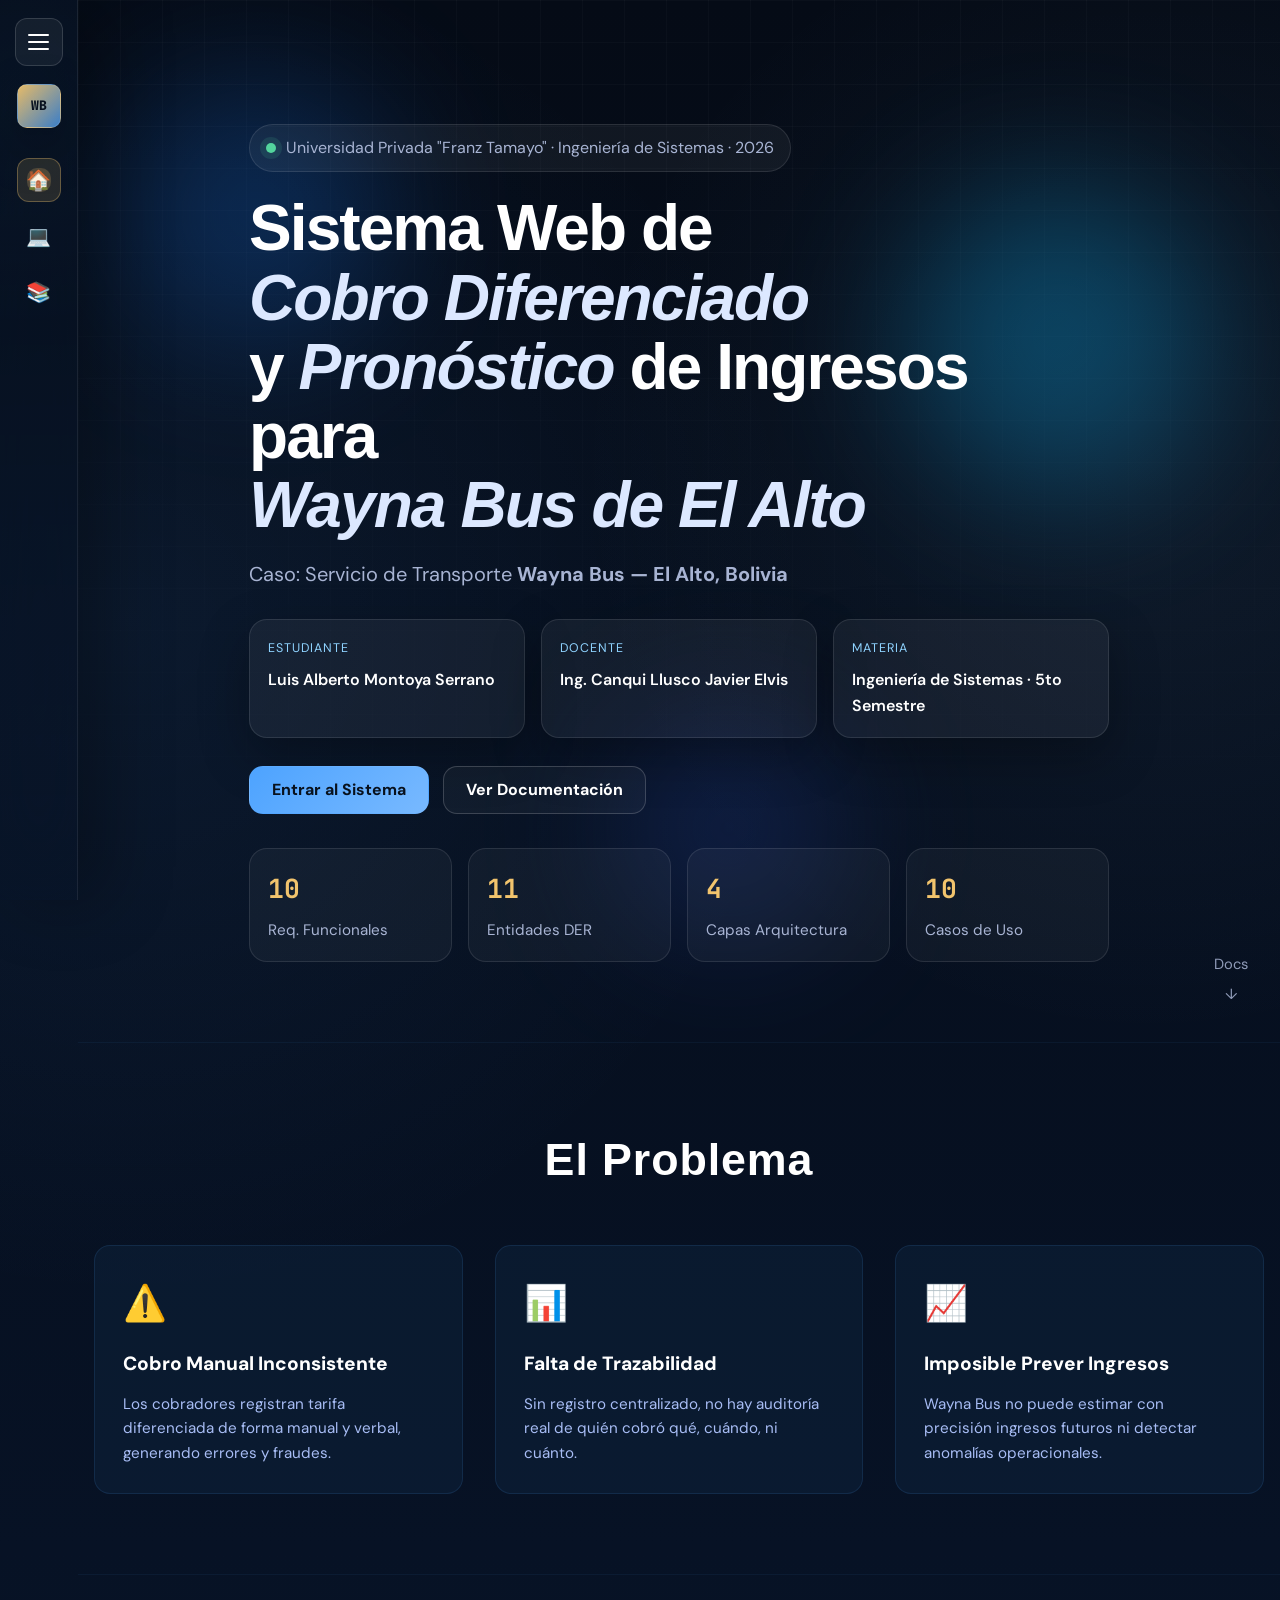
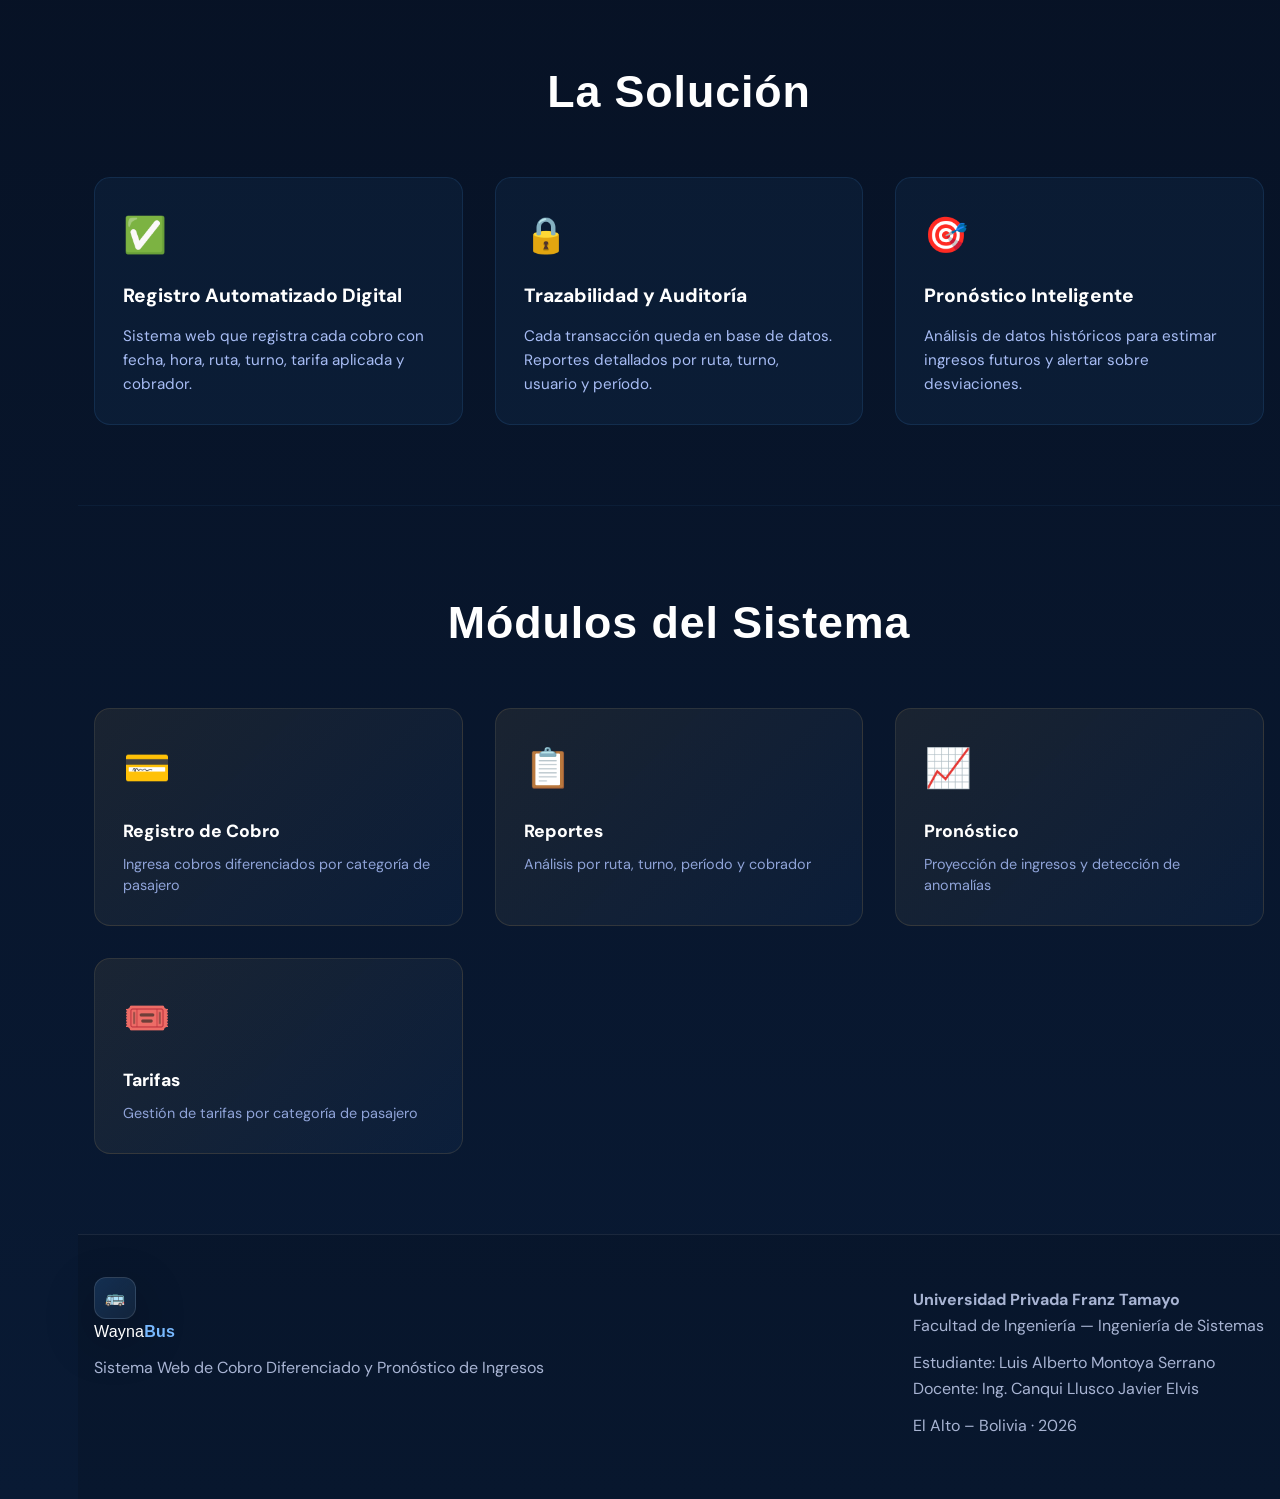
==== commit d18d632b: "Actualizacion de Wayna Bus" ====
--- a/index.html
+++ b/index.html
@@ -7,64 +7,45 @@
   <link rel="preconnect" href="https://fonts.googleapis.com" />
   <link rel="preconnect" href="https://fonts.gstatic.com" crossorigin />
   <link href="https://fonts.googleapis.com/css2?family=Syne:wght@400;600;700;800&family=DM+Sans:ital,wght@0,300;0,400;0,500;0,600;1,300&family=JetBrains+Mono:wght@400;500&display=swap" rel="stylesheet" />
-  <link rel="stylesheet" href="css/style.css" />
+  <link rel="stylesheet" href="assets/css/style.css" />
 </head>
-<body>
-
-  <!-- ==================== NAVBAR ==================== -->
-  <header class="navbar" id="navbar">
-    <div class="navbar__inner">
-      <a href="#hero" class="navbar__logo">
-        <span class="logo-icon">🚌</span>
-        <span class="logo-text">Wayna<strong>Bus</strong></span>
-      </a>
-
-      <nav class="navbar__nav" id="mainNav">
-        <ul class="nav-list">
-          <li class="nav-item has-sub">
-            <a href="#cap1" class="nav-link">Cap. I <span class="chevron">▾</span></a>
-            <ul class="sub-menu">
-              <li><a href="#introduccion">Introducción</a></li>
-              <li><a href="#problema">Planteamiento del Problema</a></li>
-              <li><a href="#objetivos">Objetivos</a></li>
-            </ul>
-          </li>
-          <li class="nav-item has-sub">
-            <a href="#cap2" class="nav-link">Cap. II <span class="chevron">▾</span></a>
-            <ul class="sub-menu">
-              <li><a href="#tipo-sistema">Tipo de Sistema</a></li>
-              <li><a href="#alcance">Alcance</a></li>
-              <li><a href="#metodologia">Metodología Scrum</a></li>
-              <li><a href="#uml">UML & Requisitos</a></li>
-              <li><a href="#glosario">Glosario Técnico</a></li>
-              <li><a href="#reglas">Reglas de Negocio</a></li>
-            </ul>
-          </li>
-          <li class="nav-item has-sub">
-            <a href="#cap3" class="nav-link">Cap. III <span class="chevron">▾</span></a>
-            <ul class="sub-menu">
-              <li><a href="#requisitos">Requisitos (RF/RNF)</a></li>
-              <li><a href="#moscow">Priorización MoSCoW</a></li>
-              <li><a href="#trazabilidad">Matriz RTM</a></li>
-              <li><a href="#casos-uso">Casos de Uso</a></li>
-              <li><a href="#der">Modelo de Datos (DER)</a></li>
-              <li><a href="#arquitectura">Arquitectura</a></li>
-              <li><a href="#wireframes">Wireframes</a></li>
-              <li><a href="#perfiles">Perfiles de Acceso</a></li>
-            </ul>
-          </li>
-          <li class="nav-item"><a href="#bibliografia" class="nav-link">Bibliografía</a></li>
-        </ul>
-      </nav>
-
-      <button class="hamburger" id="hamburger" aria-label="Menú">
-        <span></span><span></span><span></span>
-      </button>
-    </div>
-
-    <!-- Progress bar -->
-    <div class="progress-bar" id="progressBar"></div>
-  </header>
+
+<body class="home-page with-app-sidebar sidebar-collapsed">
+
+  <!-- ==================== SIDEBAR ==================== -->
+  <aside class="app-sidebar" id="appSidebar" aria-label="Navegaci&oacute;n principal">
+    <button class="app-sidebar__toggle" id="sidebarToggle" type="button" aria-label="Mostrar u ocultar men&uacute;" aria-expanded="true">
+      <span></span><span></span><span></span>
+    </button>
+    <a class="app-sidebar__brand" href="#hero">
+      <span class="logo-icon">WB</span>
+      <span class="app-sidebar__brand-text">Wayna<strong>Bus</strong></span>
+    </a>
+    <nav class="app-sidebar__nav">
+      <a class="app-sidebar__link active" href="#hero"><span class="nav-icon">🏠</span><span>INICIO</span></a>
+      <div class="app-sidebar__item has-sub">
+        <a class="app-sidebar__link" href="modulos/sistema.html" aria-haspopup="true" aria-expanded="false"><span class="nav-icon">💻</span><span>SISTEMA</span></a>
+        <div class="app-sidebar__flyout">
+          <a href="modulos/sistema.html#registro-cobro">Registro de Cobro</a>
+          <a href="modulos/sistema.html#reportes">Reportes</a>
+          <a href="modulos/sistema.html#pronostico">Pronóstico</a>
+          <a href="modulos/sistema.html#modulos">Tarifas</a>
+          <a href="modulos/sistema.html#modulos">Categorías</a>
+        </div>
+      </div>
+      <div class="app-sidebar__item has-sub">
+        <a class="app-sidebar__link" href="modulos/documentacion.html" aria-haspopup="true" aria-expanded="false"><span class="nav-icon">📚</span><span>DOCUMENTACIÓN</span></a>
+        <div class="app-sidebar__flyout">
+          <a href="modulos/documentacion.html#introduccion">Introducción</a>
+          <a href="modulos/documentacion.html#problema">Planteamiento del Problema</a>
+          <a href="modulos/documentacion.html#objetivos">Objetivos</a>
+          <a href="modulos/documentacion.html#bibliografia">Bibliografía</a>
+        </div>
+      </div>
+    </nav>
+  </aside>
+
+  <div class="progress-bar" id="progressBar"></div>
 
   <!-- ==================== HERO ==================== -->
   <section class="hero" id="hero">
@@ -103,8 +84,8 @@
         </div>
       </div>
       <div class="hero__ctas reveal reveal--delay-4">
-        <a href="#cap1" class="btn btn--primary">Explorar Proyecto</a>
-        <a href="#arquitectura" class="btn btn--ghost">Ver Arquitectura</a>
+        <a href="modulos/sistema.html" class="btn btn--primary">Entrar al Sistema</a>
+        <a href="modulos/documentacion.html" class="btn btn--ghost">Ver Documentaci&oacute;n</a>
       </div>
       <div class="hero__stats reveal reveal--delay-5">
         <div class="stat"><span class="stat-num" data-target="10">0</span><span class="stat-label">Req. Funcionales</span></div>
@@ -113,1604 +94,85 @@
         <div class="stat"><span class="stat-num" data-target="10">0</span><span class="stat-label">Casos de Uso</span></div>
       </div>
     </div>
-    <a href="#cap1" class="scroll-indicator">
-      <span>Scroll</span>
+    <a href="modulos/documentacion.html" class="scroll-indicator">
+      <span>Docs</span>
       <span class="scroll-arrow">↓</span>
     </a>
   </section>
 
-  <!-- ==================== CHAPTER TABS ==================== -->
-  <nav class="chapter-tabs sticky-tabs" id="chapterTabs">
+  <!-- ==================== PROBLEMA ==================== -->
+  <section class="problem" id="problema">
     <div class="container">
-      <a href="#cap1" class="tab-btn active" data-chapter="1">
-        <span class="tab-num">01</span>
-        <span class="tab-label">Marco Introductorio</span>
-      </a>
-      <a href="#cap2" class="tab-btn" data-chapter="2">
-        <span class="tab-num">02</span>
-        <span class="tab-label">Marco Teórico</span>
-      </a>
-      <a href="#cap3" class="tab-btn" data-chapter="3">
-        <span class="tab-num">03</span>
-        <span class="tab-label">Marco de Desarrollo</span>
-      </a>
-    </div>
-  </nav>
-
-  <!-- ==================== CAPÍTULO I ==================== -->
-  <section class="chapter" id="cap1">
-    <div class="chapter-header">
-      <div class="container">
-        <div class="chapter-tag">Capítulo I</div>
-        <h2 class="chapter-title">Marco Introductorio</h2>
-        <p class="chapter-desc">Contexto, problemática y objetivos del sistema propuesto para el transporte municipal Wayna Bus.</p>
-      </div>
-    </div>
-
-    <!-- Introducción -->
-    <div class="section" id="introduccion">
-      <div class="container">
-        <div class="section-header reveal">
-          <span class="section-tag">1.1</span>
-          <h3 class="section-title">Introducción</h3>
-        </div>
-        <div class="two-col reveal">
-          <div class="col-text">
-            <p>El transporte municipal <strong>Wayna Bus</strong> de la ciudad de El Alto constituye un servicio público orientado a mejorar la movilidad urbana mediante un esquema de tarifas diferenciadas para distintos tipos de usuarios.</p>
-            <p>La gestión de cobros, la administración de categorías de pasajeros, el control de tarifas y la consolidación de la información económica representan <strong>procesos fundamentales</strong> para el funcionamiento del servicio y para la correcta toma de decisiones administrativas.</p>
-            <p>El sistema propuesto busca centralizar el registro de cobros, administrar categorías y tarifas, generar reportes de recaudación y obtener estimaciones basadas en información histórica.</p>
-          </div>
-          <div class="col-visual">
-            <div class="info-card info-card--highlight">
-              <div class="ic-icon">🏙️</div>
-              <div class="ic-body">
-                <strong>Ciudad de El Alto, Bolivia</strong>
-                <p>Servicio de transporte municipal con tarifas diferenciadas orientado a mejorar la movilidad urbana de sus habitantes.</p>
-              </div>
-            </div>
-            <div class="info-card">
-              <div class="ic-icon">⚠️</div>
-              <div class="ic-body">
-                <strong>Problema central</strong>
-                <p>Ausencia de herramienta web integrada para gestionar eficientemente cobros, tarifas diferenciadas y pronóstico de ingresos.</p>
-              </div>
-            </div>
-            <div class="info-card">
-              <div class="ic-icon">💡</div>
-              <div class="ic-body">
-                <strong>Solución propuesta</strong>
-                <p>Sistema web que centraliza registro de cobros, administra categorías/tarifas, genera reportes y proyecta ingresos futuros.</p>
-              </div>
-            </div>
-          </div>
-        </div>
-      </div>
-    </div>
-
-    <!-- Problema -->
-    <div class="section section--alt" id="problema">
-      <div class="container">
-        <div class="section-header reveal">
-          <span class="section-tag">1.2</span>
-          <h3 class="section-title">Planteamiento del Problema</h3>
-        </div>
-        <div class="problem-block reveal">
-          <div class="problem-question">
-            <span class="pq-label">Pregunta Esencial</span>
-            <blockquote>
-              ¿De qué manera se pueden optimizar los procesos de tarifas diferenciadas y el control de ingresos del servicio Wayna Bus, que afecta la eficiencia de la administración del transporte de la ciudad de El Alto?
-            </blockquote>
-          </div>
-          <div class="problem-grid">
-            <div class="problem-item" data-icon="📋">
-              <h4>Registros Manuales</h4>
-              <p>Demoras, duplicidad de datos y errores de cálculo en el proceso de registro y control de cobros.</p>
-            </div>
-            <div class="problem-item" data-icon="🔒">
-              <h4>Control Institucional</h4>
-              <p>Limitado control sobre las tarifas diferenciadas y baja disponibilidad de información consolidada.</p>
-            </div>
-            <div class="problem-item" data-icon="📊">
-              <h4>Reportes Tardíos</h4>
-              <p>Reducida capacidad de generar reportes oportunos para la planificación financiera y operativa.</p>
-            </div>
-            <div class="problem-item" data-icon="📉">
-              <h4>Autosostenibilidad</h4>
-              <p>La recaudación no siempre alcanza los niveles requeridos para cubrir la operación del servicio.</p>
-            </div>
-          </div>
-        </div>
-      </div>
-    </div>
-
-    <!-- Objetivos -->
-    <div class="section" id="objetivos">
-      <div class="container">
-        <div class="section-header reveal">
-          <span class="section-tag">1.3</span>
-          <h3 class="section-title">Objetivos del Proyecto</h3>
-        </div>
-        <div class="objectives-layout reveal">
-          <div class="obj-general">
-            <div class="obj-general__label">Objetivo General</div>
-            <p>Desarrollar un sistema web de cobro diferenciado y pronóstico de ingresos para el transporte Wayna Bus, con la finalidad de <strong>optimizar la eficiencia de la administración del transporte</strong> de la ciudad de El Alto.</p>
-          </div>
-          <div class="obj-specifics">
-            <div class="obj-specifics__label">Objetivos Específicos</div>
-            <div class="obj-list">
-              <div class="obj-item reveal">
-                <span class="obj-num">OE1</span>
-                <div class="obj-content">
-                  <strong>Analizar</strong> la situación actual del proceso de cobro diferenciado, control tarifario y registro de ingresos en Wayna Bus.
-                </div>
-              </div>
-              <div class="obj-item reveal">
-                <span class="obj-num">OE2</span>
-                <div class="obj-content">
-                  <strong>Determinar</strong> los requerimientos funcionales y no funcionales del sistema web.
-                </div>
-              </div>
-              <div class="obj-item reveal">
-                <span class="obj-num">OE3</span>
-                <div class="obj-content">
-                  <strong>Diseñar</strong> la estructura funcional, técnica y de datos del sistema web.
-                </div>
-              </div>
-              <div class="obj-item reveal">
-                <span class="obj-num">OE4</span>
-                <div class="obj-content">
-                  <strong>Implementar</strong> un módulo de control de ingresos que permita registrar y consolidar la información de recaudación.
-                </div>
-              </div>
-              <div class="obj-item reveal">
-                <span class="obj-num">OE5</span>
-                <div class="obj-content">
-                  <strong>Desarrollar</strong> un módulo de reportes para visualizar ingresos diarios, semanales y mensuales.
-                </div>
-              </div>
-              <div class="obj-item reveal">
-                <span class="obj-num">OE6</span>
-                <div class="obj-content">
-                  <strong>Incorporar</strong> un módulo de pronóstico de ingresos para apoyar la toma de decisiones administrativas.
-                </div>
-              </div>
-              <div class="obj-item reveal">
-                <span class="obj-num">OE7</span>
-                <div class="obj-content">
-                  <strong>Evaluar</strong> el funcionamiento del sistema mediante pruebas de validación con datos del servicio Wayna Bus.
-                </div>
-              </div>
-            </div>
-          </div>
-        </div>
-      </div>
-    </div>
-  </section>
-
-  <!-- ==================== CAPÍTULO II ==================== -->
-  <section class="chapter" id="cap2">
-    <div class="chapter-header chapter-header--2">
-      <div class="container">
-        <div class="chapter-tag">Capítulo II</div>
-        <h2 class="chapter-title">Marco Teórico</h2>
-        <p class="chapter-desc">Fundamentos conceptuales, metodológicos y contextuales que sustentan el sistema propuesto.</p>
-      </div>
-    </div>
-
-    <!-- Tipo de Sistema -->
-    <div class="section" id="tipo-sistema">
-      <div class="container">
-        <div class="section-header reveal">
-          <span class="section-tag">2.1</span>
-          <h3 class="section-title">Clasificación y Tipo de Sistema</h3>
-        </div>
-        <div class="system-type-cards reveal">
-          <div class="sys-card sys-card--primary">
-            <div class="sys-card__icon">🗄️</div>
-            <h4>Sistema de Información</h4>
-            <p>Según Sommerville, el proyecto corresponde a un sistema de información, ya que su función central es <strong>registrar, procesar, almacenar y consultar datos</strong> relacionados con tarifas, cobros e ingresos.</p>
-            <div class="sys-badge">Clasificación Principal</div>
-          </div>
-          <div class="sys-card">
-            <div class="sys-card__icon">🔄</div>
-            <h4>Sistema Transaccional</h4>
-            <p>Administra operaciones <strong>rutinarias y repetitivas</strong> de registro de cobros y control de recaudaciones dentro del entorno organizacional.</p>
-            <div class="sys-badge sys-badge--secondary">Clasificación Específica</div>
-          </div>
-          <div class="sys-card">
-            <div class="sys-card__icon">📈</div>
-            <h4>Apoyo a Decisiones</h4>
-            <p>De manera complementaria, incorpora el módulo de pronóstico de ingresos que utiliza <strong>datos históricos</strong> para generar estimaciones útiles para la planificación.</p>
-            <div class="sys-badge sys-badge--tertiary">Función Complementaria</div>
-          </div>
-        </div>
-
-        <!-- Tarifa diferenciada info -->
-        <div class="fare-info reveal">
-          <h4 class="fare-info__title">Tarifas Diferenciadas — Wayna Bus</h4>
-          <div class="fare-table">
-            <div class="fare-row fare-row--header">
-              <span>Tipo de Pasajero</span>
-              <span>Tarifa</span>
-              <span>Observación</span>
-            </div>
-            <div class="fare-row">
-              <span>🧑 Pasajero General</span>
-              <span class="fare-amount">Bs 1.50</span>
-              <span>Tarifa completa</span>
-            </div>
-            <div class="fare-row">
-              <span>🎓 Estudiante</span>
-              <span class="fare-amount fare-amount--reduced">Reducida</span>
-              <span>Según normativa</span>
-            </div>
-            <div class="fare-row">
-              <span>♿ Persona con Discapacidad</span>
-              <span class="fare-amount fare-amount--free">Especial</span>
-              <span>Según disposiciones</span>
-            </div>
-            <div class="fare-row">
-              <span>👴 Adulto Mayor</span>
-              <span class="fare-amount fare-amount--reduced">Reducida</span>
-              <span>Según normativa</span>
-            </div>
-            <div class="fare-row">
-              <span>👧 Niño</span>
-              <span class="fare-amount fare-amount--reduced">Diferenciada</span>
-              <span>Según normativa</span>
-            </div>
-          </div>
-        </div>
-      </div>
-    </div>
-
-    <!-- Alcance -->
-    <div class="section section--alt" id="alcance">
-      <div class="container">
-        <div class="section-header reveal">
-          <span class="section-tag">2.1.2</span>
-          <h3 class="section-title">Alcance del Sistema</h3>
-        </div>
-        <div class="scope-layout reveal">
-          <div class="scope-includes">
-            <h4 class="scope-title scope-title--in">✅ Dentro del Alcance</h4>
-            <ul class="scope-list">
-              <li>Módulo de administración de tarifas diferenciadas</li>
-              <li>Módulo de registro de usuarios y categorías de beneficiarios</li>
-              <li>Módulo de registro de cobros por periodo, ruta y unidad</li>
-              <li>Módulo de consulta y control del historial de cobros</li>
-              <li>Módulo de pronóstico de ingresos con datos históricos</li>
-              <li>Módulo de reportes de recaudación y variaciones</li>
-              <li>Módulo de usuarios con control de roles</li>
-            </ul>
-          </div>
-          <div class="scope-excludes">
-            <h4 class="scope-title scope-title--out">❌ Fuera del Alcance</h4>
-            <ul class="scope-list">
-              <li>Pago en línea</li>
-              <li>Geolocalización en tiempo real de buses</li>
-              <li>Control de mantenimiento vehicular</li>
-              <li>Validación biométrica de pasajeros</li>
-              <li>Fiscalización automática dentro de buses</li>
-              <li>Integración con plataformas bancarias</li>
-              <li>Dispositivos físicos de cobro</li>
-            </ul>
-          </div>
-        </div>
-      </div>
-    </div>
-
-    <!-- Metodología SCRUM -->
-    <div class="section" id="metodologia">
-      <div class="container">
-        <div class="section-header reveal">
-          <span class="section-tag">2.2.1</span>
-          <h3 class="section-title">Metodología Ágil — Scrum</h3>
-        </div>
-
-        <div class="scrum-overview reveal">
-          <p class="scrum-intro">Scrum es un marco de trabajo ágil para gestionar y desarrollar proyectos complejos de manera <strong>iterativa e incremental</strong>. Su propósito es facilitar la entrega continua de valor mediante ciclos cortos llamados <em>sprints</em>.</p>
-        </div>
-
-        <!-- Roles Scrum -->
-        <div class="scrum-section reveal">
-          <h4 class="scrum-section__title">Roles en Scrum</h4>
-          <div class="scrum-roles">
-            <div class="scrum-role">
-              <div class="sr-avatar">👔</div>
-              <h5>Product Owner</h5>
-              <p>Representa al cliente. Define y prioriza las necesidades del sistema, asegurando que el producto final aporte valor.</p>
-            </div>
-            <div class="scrum-role">
-              <div class="sr-avatar">🛡️</div>
-              <h5>Scrum Master</h5>
-              <p>Facilita la aplicación correcta de Scrum, elimina obstáculos y ayuda al equipo a mantener el enfoque en los objetivos.</p>
-            </div>
-            <div class="scrum-role">
-              <div class="sr-avatar">👨‍💻</div>
-              <h5>Equipo de Desarrollo</h5>
-              <p>Integrantes que construyen el producto: diseñan, programan, prueban y entregan las funcionalidades del sistema.</p>
-            </div>
-          </div>
-        </div>
-
-        <!-- Sprint phases -->
-        <div class="scrum-section reveal">
-          <h4 class="scrum-section__title">Ciclo de Sprint</h4>
-          <div class="sprint-cycle">
-            <div class="sprint-phase" data-num="1">
-              <div class="sp-dot"></div>
-              <div class="sp-content">
-                <h5>Planificación del Sprint</h5>
-                <p>Se seleccionan las tareas según la prioridad del Product Owner y se definen los objetivos del sprint.</p>
-              </div>
-            </div>
-            <div class="sprint-phase" data-num="2">
-              <div class="sp-dot"></div>
-              <div class="sp-content">
-                <h5>Desarrollo del Sprint</h5>
-                <p>El equipo construye las funcionalidades seleccionadas con seguimiento constante del avance.</p>
-              </div>
-            </div>
-            <div class="sprint-phase" data-num="3">
-              <div class="sp-dot"></div>
-              <div class="sp-content">
-                <h5>Revisión del Sprint</h5>
-                <p>Se revisa el producto desarrollado para comprobar si cumple con los requerimientos establecidos.</p>
-              </div>
-            </div>
-            <div class="sprint-phase" data-num="4">
-              <div class="sp-dot"></div>
-              <div class="sp-content">
-                <h5>Retrospectiva del Sprint</h5>
-                <p>El equipo analiza lo ocurrido, identifica problemas y propone ajustes para los siguientes ciclos.</p>
-              </div>
-            </div>
-          </div>
-        </div>
-      </div>
-    </div>
-
-    <!-- UML y Requisitos -->
-    <div class="section section--alt" id="uml">
-      <div class="container">
-        <div class="section-header reveal">
-          <span class="section-tag">2.2.2 – 2.2.4</span>
-          <h3 class="section-title">UML, Ingeniería de Requisitos y DER</h3>
-        </div>
-        <div class="theory-grid reveal">
-          <div class="theory-card">
-            <div class="tc-icon">📐</div>
-            <h4>UML — Casos de Uso</h4>
-            <p>Herramienta estándar para representar visualmente la estructura y comportamiento del sistema. Los diagramas de casos de uso describen las interacciones entre actores y el sistema.</p>
-            <div class="tc-tags">
-              <span>Actores</span><span>Interacciones</span><span>Comportamiento</span>
-            </div>
-          </div>
-          <div class="theory-card">
-            <div class="tc-icon">📋</div>
-            <h4>Ingeniería de Requisitos</h4>
-            <p>Disciplina que identifica, analiza, especifica y valida las necesidades que debe satisfacer el sistema. Define con precisión qué problemas debe resolver la aplicación.</p>
-            <div class="tc-tags">
-              <span>RF</span><span>RNF</span><span>Validación</span>
-            </div>
-          </div>
-          <div class="theory-card">
-            <div class="tc-icon">🗂️</div>
-            <h4>Modelado Lógico (DER)</h4>
-            <p>El Diagrama Entidad-Relación (DER) representa la estructura de datos del sistema, identificando entidades, atributos y relaciones de manera coherente.</p>
-            <div class="tc-tags">
-              <span>Entidades</span><span>Atributos</span><span>Relaciones</span>
-            </div>
-          </div>
-        </div>
-      </div>
-    </div>
-
-    <!-- Glosario Técnico -->
-    <div class="section" id="glosario">
-      <div class="container">
-        <div class="section-header reveal">
-          <span class="section-tag">2.3.1</span>
-          <h3 class="section-title">Glosario Técnico</h3>
-        </div>
-        <div class="glossary-search reveal">
-          <input type="text" class="search-input" id="glossarySearch" placeholder="🔍 Buscar término técnico..." />
-        </div>
-        <div class="glossary-grid reveal" id="glossaryGrid">
-          <div class="gloss-item" data-term="tarifa diferenciada">
-            <span class="gloss-term">Tarifa Diferenciada</span>
-            <span class="gloss-def">Valor de cobro que varía según el tipo de pasajero (general, estudiante, persona con discapacidad).</span>
-          </div>
-          <div class="gloss-item" data-term="recaudación">
-            <span class="gloss-term">Recaudación</span>
-            <span class="gloss-def">Monto total de dinero obtenido por el cobro de pasajes en un periodo determinado.</span>
-          </div>
-          <div class="gloss-item" data-term="ingreso diario">
-            <span class="gloss-term">Ingreso Diario</span>
-            <span class="gloss-def">Total de dinero registrado durante una jornada de operación del servicio.</span>
-          </div>
-          <div class="gloss-item" data-term="control de cobro">
-            <span class="gloss-term">Control de Cobro</span>
-            <span class="gloss-def">Proceso de verificación y registro de los pagos realizados por los pasajeros.</span>
-          </div>
-          <div class="gloss-item" data-term="pronóstico de ingresos">
-            <span class="gloss-term">Pronóstico de Ingresos</span>
-            <span class="gloss-def">Estimación del comportamiento futuro de la recaudación a partir de datos históricos.</span>
-          </div>
-          <div class="gloss-item" data-term="ruta">
-            <span class="gloss-term">Ruta</span>
-            <span class="gloss-def">Recorrido establecido que realiza el servicio de transporte en una zona específica.</span>
-          </div>
-          <div class="gloss-item" data-term="pasajero general">
-            <span class="gloss-term">Pasajero General</span>
-            <span class="gloss-def">Usuario que paga la tarifa completa del servicio (Bs 1.50).</span>
-          </div>
-          <div class="gloss-item" data-term="estudiante">
-            <span class="gloss-term">Estudiante</span>
-            <span class="gloss-def">Usuario que accede a una tarifa reducida según la normativa establecida.</span>
-          </div>
-          <div class="gloss-item" data-term="persona con discapacidad">
-            <span class="gloss-term">Persona con Discapacidad</span>
-            <span class="gloss-def">Usuario que puede acceder a una tarifa especial o beneficio según disposiciones del servicio.</span>
-          </div>
-          <div class="gloss-item" data-term="consolidación de ingresos">
-            <span class="gloss-term">Consolidación de Ingresos</span>
-            <span class="gloss-def">Proceso de agrupar y resumir la información de los cobros registrados.</span>
-          </div>
-        </div>
-      </div>
-    </div>
-
-    <!-- Reglas de Negocio -->
-    <div class="section section--alt" id="reglas">
-      <div class="container">
-        <div class="section-header reveal">
-          <span class="section-tag">2.3.2</span>
-          <h3 class="section-title">Reglas de Negocio</h3>
-        </div>
-        <div class="rules-grid reveal">
-          <div class="rule-card" data-code="RN-01">
-            <span class="rule-code">RN-01</span>
-            <h5>Tarifa Diferenciada</h5>
-            <p>El sistema debe permitir registrar distintos tipos de tarifa según la categoría del pasajero.</p>
-          </div>
-          <div class="rule-card" data-code="RN-02">
-            <span class="rule-code">RN-02</span>
-            <h5>Registro por Fecha</h5>
-            <p>Todo cobro debe quedar asociado a una fecha específica de operación.</p>
-          </div>
-          <div class="rule-card" data-code="RN-03">
-            <span class="rule-code">RN-03</span>
-            <h5>Registro por Ruta</h5>
-            <p>Cada ingreso debe estar vinculado a la ruta correspondiente del servicio.</p>
-          </div>
-          <div class="rule-card" data-code="RN-04">
-            <span class="rule-code">RN-04</span>
-            <h5>Control por Tipo de Pasajero</h5>
-            <p>El sistema debe diferenciar entre pasajero general, estudiante y persona con discapacidad.</p>
-          </div>
-          <div class="rule-card" data-code="RN-05">
-            <span class="rule-code">RN-05</span>
-            <h5>Consolidación de Recaudación</h5>
-            <p>El sistema debe sumar y organizar los ingresos por día, semana o mes.</p>
-          </div>
-          <div class="rule-card" data-code="RN-06">
-            <span class="rule-code">RN-06</span>
-            <h5>Evitar Duplicidad</h5>
-            <p>No se debe permitir el ingreso repetido de un mismo cobro en el sistema.</p>
-          </div>
-          <div class="rule-card" data-code="RN-07">
-            <span class="rule-code">RN-07</span>
-            <h5>Generación de Reportes</h5>
-            <p>El sistema debe emitir reportes de ingresos para facilitar la administración.</p>
-          </div>
-          <div class="rule-card" data-code="RN-08">
-            <span class="rule-code">RN-08</span>
-            <h5>Pronóstico de Ingresos</h5>
-            <p>El sistema debe utilizar los datos registrados para estimar ingresos futuros.</p>
-          </div>
-          <div class="rule-card" data-code="RN-09">
-            <span class="rule-code">RN-09</span>
-            <h5>Control Administrativo</h5>
-            <p>Solo usuarios autorizados deben poder modificar o validar la información registrada.</p>
-          </div>
-          <div class="rule-card" data-code="RN-10">
-            <span class="rule-code">RN-10</span>
-            <h5>Respaldo de Información</h5>
-            <p>La información de cobros e ingresos debe almacenarse de forma segura para consulta posterior.</p>
-          </div>
-        </div>
-      </div>
-    </div>
-  </section>
-
-  <!-- ==================== CAPÍTULO III ==================== -->
-  <section class="chapter" id="cap3">
-    <div class="chapter-header chapter-header--3">
-      <div class="container">
-        <div class="chapter-tag">Capítulo III</div>
-        <h2 class="chapter-title">Marco de Desarrollo</h2>
-        <p class="chapter-desc">Requisitos, modelado de comportamiento, datos, arquitectura y diseño UX del sistema.</p>
-      </div>
-    </div>
-
-    <!-- Requisitos RF / RNF -->
-    <div class="section" id="requisitos">
-      <div class="container">
-        <div class="section-header reveal">
-          <span class="section-tag">3.1</span>
-          <h3 class="section-title">Ingeniería de Requisitos</h3>
-        </div>
-
-        <!-- Tabs RF/RNF -->
-        <div class="req-tabs reveal">
-          <div class="req-tab-btns">
-            <button class="req-tab-btn active" data-tab="rf">Requisitos Funcionales (RF)</button>
-            <button class="req-tab-btn" data-tab="rnf">Requisitos No Funcionales (RNF)</button>
-          </div>
-          <div class="req-tab-content active" id="tab-rf">
-            <div class="req-list">
-              <div class="req-item">
-                <span class="req-code">RF-01</span>
-                <div class="req-body">
-                  <strong>Autenticación y Control de Acceso</strong>
-                  <p>El sistema debe permitir el inicio de sesión mediante credenciales válidas para controlar el acceso de usuarios autorizados.</p>
-                </div>
-              </div>
-              <div class="req-item">
-                <span class="req-code">RF-02</span>
-                <div class="req-body">
-                  <strong>Gestión de Categorías de Pasajeros</strong>
-                  <p>El sistema debe registrar, actualizar y consultar las categorías de pasajeros que acceden a tarifas diferenciadas.</p>
-                </div>
-              </div>
-              <div class="req-item">
-                <span class="req-code">RF-03</span>
-                <div class="req-body">
-                  <strong>Configuración de Tarifas</strong>
-                  <p>El sistema debe configurar y actualizar tarifas por categoría de pasajero, manteniendo vigencia y control de cambios.</p>
-                </div>
-              </div>
-              <div class="req-item">
-                <span class="req-code">RF-04</span>
-                <div class="req-body">
-                  <strong>Registro de Cobros</strong>
-                  <p>El sistema debe registrar cobros realizados por fecha, ruta y turno, asociados a una categoría y tarifa vigente.</p>
-                </div>
-              </div>
-              <div class="req-item">
-                <span class="req-code">RF-05</span>
-                <div class="req-body">
-                  <strong>Reportes y Pronóstico de Ingresos</strong>
-                  <p>El sistema debe generar reportes de recaudación por periodo y mostrar un pronóstico básico de ingresos con base en datos históricos.</p>
-                </div>
-              </div>
-              <div class="req-item">
-                <span class="req-code">RF-06</span>
-                <div class="req-body">
-                  <strong>Historial de Cobros</strong>
-                  <p>Consulta y visualización del historial de cobros registrados, filtrable por fecha, ruta y turno.</p>
-                </div>
-              </div>
-              <div class="req-item">
-                <span class="req-code">RF-07</span>
-                <div class="req-body">
-                  <strong>Reportes Económicos</strong>
-                  <p>Generar reportes económicos de recaudación por periodo con totales consolidados.</p>
-                </div>
-              </div>
-              <div class="req-item">
-                <span class="req-code">RF-08</span>
-                <div class="req-body">
-                  <strong>Pronóstico de Ingresos</strong>
-                  <p>Calcular y mostrar pronósticos con base en datos históricos usando regresión lineal.</p>
-                </div>
-              </div>
-              <div class="req-item">
-                <span class="req-code">RF-09</span>
-                <div class="req-body">
-                  <strong>Exportación de Reportes</strong>
-                  <p>Exportar reportes en formato PDF o Excel para uso administrativo externo.</p>
-                </div>
-              </div>
-              <div class="req-item">
-                <span class="req-code">RF-10</span>
-                <div class="req-body">
-                  <strong>Alertas por Ingresos Bajos</strong>
-                  <p>Mostrar alertas cuando los ingresos estén por debajo del umbral esperado.</p>
-                </div>
-              </div>
-            </div>
-          </div>
-          <div class="req-tab-content" id="tab-rnf">
-            <div class="req-list">
-              <div class="req-item">
-                <span class="req-code req-code--rnf">RNF-01</span>
-                <div class="req-body">
-                  <strong>Seguridad y Control de Acceso</strong>
-                  <p>El sistema debe aplicar autenticación y control de acceso por roles para resguardar la información registrada y limitar las acciones según el perfil del usuario. <em>Prioridad: Must</em></p>
-                </div>
-              </div>
-              <div class="req-item">
-                <span class="req-code req-code--rnf">RNF-02</span>
-                <div class="req-body">
-                  <strong>Rendimiento</strong>
-                  <p>El sistema debe responder en tiempos adecuados para operaciones de consulta, registro y generación de reportes en un entorno web administrativo. <em>Prioridad: Should</em></p>
-                </div>
-              </div>
-            </div>
-          </div>
-        </div>
-      </div>
-    </div>
-
-    <!-- MoSCoW -->
-    <div class="section section--alt" id="moscow">
-      <div class="container">
-        <div class="section-header reveal">
-          <span class="section-tag">3.2</span>
-          <h3 class="section-title">Priorización MoSCoW</h3>
-        </div>
-        <div class="moscow-legend reveal">
-          <span class="mc-badge mc-must">Must</span> <span>Obligatorio para el núcleo del sistema</span>
-          <span class="mc-badge mc-should">Should</span> <span>Importante pero no crítico</span>
-          <span class="mc-badge mc-could">Could</span> <span>Deseable si hay tiempo</span>
-          <span class="mc-badge mc-wont">Won't</span> <span>Fuera del alcance actual</span>
-        </div>
-        <div class="moscow-table reveal">
-          <div class="mct-header">
-            <span>Código</span>
-            <span>Requisito</span>
-            <span>Prioridad</span>
-            <span>Criterio de Aceptación</span>
-          </div>
-          <div class="mct-row">
-            <span class="mct-code">RF-01</span>
-            <span>Autenticación de usuarios con credenciales válidas</span>
-            <span><span class="mc-badge mc-must">Must</span></span>
-            <span>Acceso según rol; mensaje de error si credenciales inválidas</span>
-          </div>
-          <div class="mct-row">
-            <span class="mct-code">RF-02</span>
-            <span>Gestión de categorías de pasajeros</span>
-            <span><span class="mc-badge mc-must">Must</span></span>
-            <span>CRUD completo sin pérdida del historial</span>
-          </div>
-          <div class="mct-row">
-            <span class="mct-code">RF-03</span>
-            <span>Configuración de tarifas por categoría</span>
-            <span><span class="mc-badge mc-must">Must</span></span>
-            <span>Registra monto, vigencia y estado para uso posterior</span>
-          </div>
-          <div class="mct-row">
-            <span class="mct-code">RF-04</span>
-            <span>Registro de cobros por fecha, ruta y turno</span>
-            <span><span class="mc-badge mc-must">Must</span></span>
-            <span>Valida tarifa aplicable y almacena la transacción</span>
-          </div>
-          <div class="mct-row">
-            <span class="mct-code">RF-05</span>
-            <span>Reportes de recaudación y pronóstico de ingresos</span>
-            <span><span class="mc-badge mc-should">Should</span></span>
-            <span>Muestra totales y proyección basada en histórico</span>
-          </div>
-          <div class="mct-row">
-            <span class="mct-code">RNF-01</span>
-            <span>Autenticación y control de acceso por roles</span>
-            <span><span class="mc-badge mc-must">Must</span></span>
-            <span>Diferencia permisos entre administrador y operador</span>
-          </div>
-          <div class="mct-row">
-            <span class="mct-code">RNF-02</span>
-            <span>Rendimiento en tiempos de respuesta adecuados</span>
-            <span><span class="mc-badge mc-should">Should</span></span>
-            <span>Sin demoras perceptibles en condiciones normales</span>
-          </div>
-        </div>
-      </div>
-    </div>
-
-    <!-- Trazabilidad RTM -->
-    <div class="section" id="trazabilidad">
-      <div class="container">
-        <div class="section-header reveal">
-          <span class="section-tag">3.3</span>
-          <h3 class="section-title">Matriz de Trazabilidad (RTM)</h3>
-        </div>
-        <p class="section-intro reveal">Vincula los objetivos específicos con los requisitos funcionales, casos de uso y entidades del modelo de datos, asegurando coherencia entre el planteamiento del problema y la solución.</p>
-        <div class="rtm-filter reveal">
-          <label>Filtrar por Objetivo:</label>
-          <div class="rtm-btns">
-            <button class="rtm-btn active" data-oe="all">Todos</button>
-            <button class="rtm-btn" data-oe="OE1">OE1</button>
-            <button class="rtm-btn" data-oe="OE2">OE2</button>
-            <button class="rtm-btn" data-oe="OE3">OE3</button>
-            <button class="rtm-btn" data-oe="OE4">OE4</button>
-          </div>
-        </div>
-        <div class="rtm-table reveal">
-          <div class="rtm-header">
-            <span>OE</span>
-            <span>Req. Funcional</span>
-            <span>Caso de Uso</span>
-            <span>Entidades DER</span>
-          </div>
-          <div class="rtm-row" data-oe="OE1">
-            <span class="rtm-oe">OE1</span>
-            <span><strong>RF-03</strong> Categorías de pasajeros</span>
-            <span>CU-RF03 Gestionar categorías</span>
-            <span class="rtm-entities"><em>CategoriaPasajero</em></span>
-          </div>
-          <div class="rtm-row" data-oe="OE1">
-            <span class="rtm-oe">OE1</span>
-            <span><strong>RF-04</strong> Tarifas por categoría</span>
-            <span>CU-RF04 Gestionar tarifas</span>
-            <span class="rtm-entities"><em>Tarifa, CategoriaPasajero</em></span>
-          </div>
-          <div class="rtm-row" data-oe="OE1">
-            <span class="rtm-oe">OE1</span>
-            <span><strong>RF-05</strong> Registro de cobros</span>
-            <span>CU-RF05 Registrar cobro</span>
-            <span class="rtm-entities"><em>Cobro, Ruta, Turno, Tarifa, CategoriaPasajero, Usuario</em></span>
-          </div>
-          <div class="rtm-row" data-oe="OE2">
-            <span class="rtm-oe">OE2</span>
-            <span><strong>RF-01</strong> Inicio de sesión</span>
-            <span>CU-RF01 Autenticar usuario</span>
-            <span class="rtm-entities"><em>Usuario, Rol</em></span>
-          </div>
-          <div class="rtm-row" data-oe="OE2">
-            <span class="rtm-oe">OE2</span>
-            <span><strong>RF-02</strong> Roles de acceso</span>
-            <span>CU-RF02 Gestionar roles</span>
-            <span class="rtm-entities"><em>Rol, Usuario</em></span>
-          </div>
-          <div class="rtm-row" data-oe="OE2">
-            <span class="rtm-oe">OE2</span>
-            <span><strong>RF-08</strong> Pronóstico de ingresos</span>
-            <span>CU-RF08 Generar pronóstico</span>
-            <span class="rtm-entities"><em>PronosticoIngreso, Cobro</em></span>
-          </div>
-          <div class="rtm-row" data-oe="OE2">
-            <span class="rtm-oe">OE2</span>
-            <span><strong>RF-09</strong> Exportar reportes</span>
-            <span>CU-RF09 Exportar reporte</span>
-            <span class="rtm-entities"><em>ExportacionReporte, Reporte</em></span>
-          </div>
-          <div class="rtm-row" data-oe="OE2">
-            <span class="rtm-oe">OE2</span>
-            <span><strong>RF-10</strong> Alertas por ingresos bajos</span>
-            <span>CU-RF10 Monitorear ingresos</span>
-            <span class="rtm-entities"><em>AlertaIngreso, Reporte</em></span>
-          </div>
-          <div class="rtm-row" data-oe="OE3">
-            <span class="rtm-oe">OE3</span>
-            <span><strong>RF-07</strong> Reportes económicos</span>
-            <span>CU-RF07 Generar reporte</span>
-            <span class="rtm-entities"><em>Reporte, Cobro, Ruta, Turno</em></span>
-          </div>
-          <div class="rtm-row" data-oe="OE4">
-            <span class="rtm-oe">OE4</span>
-            <span><strong>RF-05</strong> Registro de cobros</span>
-            <span>CU-RF05 Registrar cobro</span>
-            <span class="rtm-entities"><em>Cobro, Ruta, Turno, Tarifa</em></span>
-          </div>
-          <div class="rtm-row" data-oe="OE4">
-            <span class="rtm-oe">OE4</span>
-            <span><strong>RF-06</strong> Historial de cobros</span>
-            <span>CU-RF06 Consultar historial</span>
-            <span class="rtm-entities"><em>Cobro, Ruta, Turno, CategoriaPasajero</em></span>
-          </div>
-        </div>
-      </div>
-    </div>
-
-    <!-- Casos de Uso -->
-    <div class="section section--alt" id="casos-uso">
-      <div class="container">
-        <div class="section-header reveal">
-          <span class="section-tag">3.3.1</span>
-          <h3 class="section-title">Diagramas de Casos de Uso</h3>
-        </div>
-
-        <!-- Use Case Carousel -->
-        <div class="uc-carousel reveal">
-          <div class="uc-carousel__btns">
-            <button class="uc-btn active" data-uc="uc1">CU-RF01<br/><small>Autenticar</small></button>
-            <button class="uc-btn" data-uc="uc2">CU-RF02<br/><small>Gestionar Roles</small></button>
-            <button class="uc-btn" data-uc="uc3">CU-RF03<br/><small>Categorías</small></button>
-            <button class="uc-btn" data-uc="uc4">CU-RF04<br/><small>Tarifas</small></button>
-            <button class="uc-btn" data-uc="uc5">CU-RF05<br/><small>Registrar Cobro</small></button>
-            <button class="uc-btn" data-uc="uc6">CU-RF06<br/><small>Historial</small></button>
-            <button class="uc-btn" data-uc="uc7">CU-RF07<br/><small>Reportes</small></button>
-            <button class="uc-btn" data-uc="uc8">CU-RF08<br/><small>Pronóstico</small></button>
-            <button class="uc-btn" data-uc="uc9">CU-RF09<br/><small>Exportar</small></button>
-            <button class="uc-btn" data-uc="uc10">CU-RF10<br/><small>Alertas</small></button>
-          </div>
-
-          <div class="uc-panel active" id="uc1">
-            <div class="uc-diagram">
-              <svg viewBox="0 0 560 280" xmlns="http://www.w3.org/2000/svg">
-                <defs><marker id="arr" markerWidth="8" markerHeight="8" refX="6" refY="3" orient="auto"><path d="M0,0 L0,6 L8,3 z" fill="#f0b429"/></marker>
-                <marker id="darr" markerWidth="8" markerHeight="8" refX="6" refY="3" orient="auto"><path d="M0,0 L0,6 L8,3 z" fill="#888"/></marker></defs>
-                <!-- System box -->
-                <rect x="140" y="20" width="380" height="240" rx="8" fill="none" stroke="#334155" stroke-width="1.5" stroke-dasharray="4,3"/>
-                <text x="330" y="14" text-anchor="middle" fill="#94a3b8" font-size="11" font-family="JetBrains Mono">Inicio de Sesión y Autenticación</text>
-                <!-- Actors -->
-                <circle cx="55" cy="90" r="16" fill="none" stroke="#f0b429" stroke-width="1.5"/>
-                <line x1="55" y1="106" x2="55" y2="140" stroke="#f0b429" stroke-width="1.5"/>
-                <line x1="35" y1="120" x2="75" y2="120" stroke="#f0b429" stroke-width="1.5"/>
-                <line x1="55" y1="140" x2="35" y2="165" stroke="#f0b429" stroke-width="1.5"/>
-                <line x1="55" y1="140" x2="75" y2="165" stroke="#f0b429" stroke-width="1.5"/>
-                <text x="55" y="180" text-anchor="middle" fill="#94a3b8" font-size="11">Admin</text>
-                <circle cx="55" cy="210" r="16" fill="none" stroke="#64748b" stroke-width="1.5"/>
-                <line x1="55" y1="226" x2="55" y2="260" stroke="#64748b" stroke-width="1.5"/>
-                <line x1="35" y1="240" x2="75" y2="240" stroke="#64748b" stroke-width="1.5"/>
-                <line x1="55" y1="260" x2="35" y2="285" stroke="#64748b" stroke-width="1.5"/>
-                <line x1="55" y1="260" x2="75" y2="285" stroke="#64748b" stroke-width="1.5"/>
-                <text x="55" y="295" text-anchor="middle" fill="#94a3b8" font-size="11">Operador</text>
-                <!-- Use cases ellipses -->
-                <ellipse cx="310" cy="80" rx="90" ry="22" fill="#1e3a5f" stroke="#f0b429" stroke-width="1.2"/>
-                <text x="310" y="85" text-anchor="middle" fill="#f0b429" font-size="11" font-weight="600">Autenticar usuario</text>
-                <ellipse cx="450" cy="55" rx="80" ry="18" fill="#1a2744" stroke="#475569" stroke-width="1"/>
-                <text x="450" y="60" text-anchor="middle" fill="#94a3b8" font-size="10">Iniciar sesión</text>
-                <ellipse cx="450" cy="100" rx="80" ry="18" fill="#1a2744" stroke="#475569" stroke-width="1"/>
-                <text x="450" y="105" text-anchor="middle" fill="#94a3b8" font-size="10">Verificar estado usuario</text>
-                <ellipse cx="450" cy="145" rx="80" ry="18" fill="#1a2744" stroke="#475569" stroke-width="1"/>
-                <text x="450" y="150" text-anchor="middle" fill="#94a3b8" font-size="10">Validar usuario/contraseña</text>
-                <ellipse cx="450" cy="190" rx="80" ry="18" fill="#1a2744" stroke="#475569" stroke-width="1"/>
-                <text x="450" y="195" text-anchor="middle" fill="#94a3b8" font-size="10">Ingresar credenciales</text>
-                <ellipse cx="220" cy="155" rx="80" ry="18" fill="#2d1a1a" stroke="#ef4444" stroke-width="1" stroke-dasharray="3,2"/>
-                <text x="220" y="160" text-anchor="middle" fill="#ef4444" font-size="10">Mostrar error autenticación</text>
-                <!-- Lines -->
-                <line x1="71" y1="95" x2="218" y2="80" stroke="#f0b429" stroke-width="1.2" marker-end="url(#arr)"/>
-                <line x1="71" y1="215" x2="218" y2="85" stroke="#64748b" stroke-width="1.2" marker-end="url(#darr)"/>
-                <line x1="400" y1="75" x2="370" y2="75" stroke="#475569" stroke-width="1" marker-start="url(#arr)"/>
-                <line x1="400" y1="100" x2="370" y2="82" stroke="#475569" stroke-width="1" marker-start="url(#arr)"/>
-                <line x1="400" y1="145" x2="370" y2="83" stroke="#475569" stroke-width="1" marker-start="url(#arr)"/>
-                <line x1="400" y1="190" x2="370" y2="85" stroke="#475569" stroke-width="1" marker-start="url(#arr)"/>
-                <line x1="300" y1="155" x2="310" y2="103" stroke="#ef4444" stroke-width="1" stroke-dasharray="4,2" marker-end="url(#arr)"/>
-                <!-- Labels -->
-                <text x="375" y="72" fill="#64748b" font-size="9">«include»</text>
-                <text x="375" y="97" fill="#64748b" font-size="9">«include»</text>
-                <text x="375" y="136" fill="#64748b" font-size="9">«include»</text>
-                <text x="375" y="181" fill="#64748b" font-size="9">«include»</text>
-                <text x="252" y="140" fill="#ef4444" font-size="9">«extend»</text>
-              </svg>
-            </div>
-            <div class="uc-details">
-              <h4>CU-RF01: Inicio de Sesión y Autenticación</h4>
-              <div class="uc-detail-grid">
-                <div><strong>Actor Principal:</strong> Administrador, Operador</div>
-                <div><strong>Precondición:</strong> Usuario registrado en el sistema</div>
-                <div><strong>Incluye:</strong> Iniciar sesión, Verificar estado, Validar credenciales, Ingresar credenciales</div>
-                <div><strong>Extiende:</strong> Mostrar error de autenticación</div>
-              </div>
-            </div>
-          </div>
-
-          <div class="uc-panel" id="uc2">
-            <div class="uc-diagram">
-              <svg viewBox="0 0 560 260" xmlns="http://www.w3.org/2000/svg">
-                <rect x="120" y="20" width="400" height="220" rx="8" fill="none" stroke="#334155" stroke-width="1.5" stroke-dasharray="4,3"/>
-                <text x="320" y="14" text-anchor="middle" fill="#94a3b8" font-size="11" font-family="JetBrains Mono">Gestión de Roles de Acceso</text>
-                <circle cx="60" cy="120" r="16" fill="none" stroke="#f0b429" stroke-width="1.5"/>
-                <line x1="60" y1="136" x2="60" y2="170" stroke="#f0b429" stroke-width="1.5"/>
-                <line x1="40" y1="150" x2="80" y2="150" stroke="#f0b429" stroke-width="1.5"/>
-                <line x1="60" y1="170" x2="40" y2="195" stroke="#f0b429" stroke-width="1.5"/>
-                <line x1="60" y1="170" x2="80" y2="195" stroke="#f0b429" stroke-width="1.5"/>
-                <text x="60" y="210" text-anchor="middle" fill="#94a3b8" font-size="11">Administrador</text>
-                <ellipse cx="260" cy="120" rx="90" ry="22" fill="#1e3a5f" stroke="#f0b429" stroke-width="1.2"/>
-                <text x="260" y="125" text-anchor="middle" fill="#f0b429" font-size="11" font-weight="600">Gestionar roles</text>
-                <ellipse cx="450" cy="50" rx="80" ry="18" fill="#1a2744" stroke="#475569" stroke-width="1"/>
-                <text x="450" y="55" text-anchor="middle" fill="#94a3b8" font-size="10">Confirmar asignación</text>
-                <ellipse cx="450" cy="88" rx="80" ry="18" fill="#1a2744" stroke="#475569" stroke-width="1"/>
-                <text x="450" y="93" text-anchor="middle" fill="#94a3b8" font-size="10">Validar permisos por rol</text>
-                <ellipse cx="450" cy="126" rx="80" ry="18" fill="#1a2744" stroke="#475569" stroke-width="1"/>
-                <text x="450" y="131" text-anchor="middle" fill="#94a3b8" font-size="10">Consultar roles</text>
-                <ellipse cx="450" cy="164" rx="80" ry="18" fill="#1a2744" stroke="#475569" stroke-width="1"/>
-                <text x="450" y="169" text-anchor="middle" fill="#94a3b8" font-size="10">Modificar permisos</text>
-                <ellipse cx="450" cy="202" rx="80" ry="18" fill="#1a2744" stroke="#475569" stroke-width="1"/>
-                <text x="450" y="207" text-anchor="middle" fill="#94a3b8" font-size="10">Asignar rol a usuario</text>
-                <line x1="76" y1="118" x2="168" y2="119" stroke="#f0b429" stroke-width="1.2" marker-end="url(#arr)"/>
-                <line x1="350" y1="108" x2="368" y2="55" stroke="#475569" stroke-width="1"/>
-                <line x1="350" y1="113" x2="368" y2="90" stroke="#475569" stroke-width="1"/>
-                <line x1="350" y1="120" x2="368" y2="127" stroke="#475569" stroke-width="1"/>
-                <line x1="350" y1="127" x2="368" y2="164" stroke="#475569" stroke-width="1"/>
-                <line x1="350" y1="132" x2="368" y2="202" stroke="#475569" stroke-width="1"/>
-                <text x="354" y="75" fill="#64748b" font-size="9">«include»</text>
-              </svg>
-            </div>
-            <div class="uc-details">
-              <h4>CU-RF02: Gestión de Roles de Acceso</h4>
-              <div class="uc-detail-grid">
-                <div><strong>Actor Principal:</strong> Administrador</div>
-                <div><strong>Entidades:</strong> Rol, Usuario</div>
-                <div><strong>Incluye:</strong> Confirmar asignación, Validar permisos, Consultar roles, Modificar permisos, Asignar rol</div>
-              </div>
-            </div>
-          </div>
-
-          <div class="uc-panel" id="uc3">
-            <div class="uc-diagram">
-              <svg viewBox="0 0 560 260" xmlns="http://www.w3.org/2000/svg">
-                <rect x="120" y="20" width="400" height="220" rx="8" fill="none" stroke="#334155" stroke-width="1.5" stroke-dasharray="4,3"/>
-                <text x="320" y="14" text-anchor="middle" fill="#94a3b8" font-size="11" font-family="JetBrains Mono">Gestión de Categorías de Pasajeros</text>
-                <circle cx="60" cy="90" r="16" fill="none" stroke="#f0b429" stroke-width="1.5"/>
-                <line x1="60" y1="106" x2="60" y2="140" stroke="#f0b429" stroke-width="1.5"/><line x1="40" y1="120" x2="80" y2="120" stroke="#f0b429" stroke-width="1.5"/>
-                <line x1="60" y1="140" x2="40" y2="165" stroke="#f0b429" stroke-width="1.5"/><line x1="60" y1="140" x2="80" y2="165" stroke="#f0b429" stroke-width="1.5"/>
-                <text x="60" y="180" text-anchor="middle" fill="#94a3b8" font-size="11">Admin</text>
-                <circle cx="60" cy="210" r="16" fill="none" stroke="#64748b" stroke-width="1.5"/>
-                <line x1="60" y1="226" x2="60" y2="260" stroke="#64748b" stroke-width="1.5"/>
-                <text x="60" y="275" text-anchor="middle" fill="#94a3b8" font-size="11">Operador</text>
-                <ellipse cx="260" cy="130" rx="95" ry="22" fill="#1e3a5f" stroke="#f0b429" stroke-width="1.2"/>
-                <text x="260" y="135" text-anchor="middle" fill="#f0b429" font-size="11" font-weight="600">Gestionar categorías</text>
-                <ellipse cx="450" cy="55" rx="75" ry="17" fill="#1a2744" stroke="#475569" stroke-width="1"/>
-                <text x="450" y="60" text-anchor="middle" fill="#94a3b8" font-size="10">Editar categoría</text>
-                <ellipse cx="450" cy="93" rx="75" ry="17" fill="#1a2744" stroke="#475569" stroke-width="1"/>
-                <text x="450" y="98" text-anchor="middle" fill="#94a3b8" font-size="10">Desactivar categoría</text>
-                <ellipse cx="450" cy="131" rx="75" ry="17" fill="#1a2744" stroke="#475569" stroke-width="1"/>
-                <text x="450" y="136" text-anchor="middle" fill="#94a3b8" font-size="10">Registrar categoría</text>
-                <ellipse cx="450" cy="169" rx="75" ry="17" fill="#1a2744" stroke="#475569" stroke-width="1"/>
-                <text x="450" y="174" text-anchor="middle" fill="#94a3b8" font-size="10">Consultar categorías</text>
-                <ellipse cx="450" cy="207" rx="75" ry="17" fill="#1a2744" stroke="#475569" stroke-width="1"/>
-                <text x="450" y="212" text-anchor="middle" fill="#94a3b8" font-size="10">Validar duplicidad</text>
-                <line x1="76" y1="94" x2="163" y2="124" stroke="#f0b429" stroke-width="1.2" marker-end="url(#arr)"/>
-                <line x1="76" y1="214" x2="163" y2="136" stroke="#64748b" stroke-width="1.2" marker-end="url(#darr)"/>
-                <line x1="355" y1="116" x2="373" y2="58" stroke="#475569" stroke-width="1"/>
-                <line x1="355" y1="122" x2="373" y2="94" stroke="#475569" stroke-width="1"/>
-                <line x1="355" y1="131" x2="373" y2="131" stroke="#475569" stroke-width="1"/>
-                <line x1="355" y1="138" x2="373" y2="169" stroke="#475569" stroke-width="1"/>
-                <line x1="355" y1="143" x2="373" y2="207" stroke="#475569" stroke-width="1"/>
-                <text x="360" y="80" fill="#64748b" font-size="9">«include»</text>
-              </svg>
-            </div>
-            <div class="uc-details">
-              <h4>CU-RF03: Gestión de Categorías de Pasajeros</h4>
-              <div class="uc-detail-grid">
-                <div><strong>Actores:</strong> Administrador, Operador</div>
-                <div><strong>Entidad:</strong> CategoriaPasajero</div>
-                <div><strong>Incluye:</strong> Editar, Desactivar, Registrar, Consultar, Validar duplicidad</div>
-              </div>
-            </div>
-          </div>
-
-          <div class="uc-panel" id="uc4">
-            <div class="uc-diagram">
-              <svg viewBox="0 0 560 260" xmlns="http://www.w3.org/2000/svg">
-                <rect x="120" y="20" width="400" height="220" rx="8" fill="none" stroke="#334155" stroke-width="1.5" stroke-dasharray="4,3"/>
-                <text x="320" y="14" text-anchor="middle" fill="#94a3b8" font-size="11" font-family="JetBrains Mono">Gestión de Tarifas Diferenciadas</text>
-                <circle cx="60" cy="120" r="16" fill="none" stroke="#f0b429" stroke-width="1.5"/>
-                <line x1="60" y1="136" x2="60" y2="170" stroke="#f0b429" stroke-width="1.5"/><line x1="40" y1="150" x2="80" y2="150" stroke="#f0b429" stroke-width="1.5"/>
-                <line x1="60" y1="170" x2="40" y2="195" stroke="#f0b429" stroke-width="1.5"/><line x1="60" y1="170" x2="80" y2="195" stroke="#f0b429" stroke-width="1.5"/>
-                <text x="60" y="210" text-anchor="middle" fill="#94a3b8" font-size="11">Administrador</text>
-                <ellipse cx="255" cy="120" rx="90" ry="22" fill="#1e3a5f" stroke="#f0b429" stroke-width="1.2"/>
-                <text x="255" y="125" text-anchor="middle" fill="#f0b429" font-size="11" font-weight="600">Gestionar tarifas</text>
-                <ellipse cx="450" cy="50" rx="80" ry="17" fill="#1a2744" stroke="#475569" stroke-width="1"/><text x="450" y="55" text-anchor="middle" fill="#94a3b8" font-size="10">Consultar tarifas</text>
-                <ellipse cx="450" cy="88" rx="80" ry="17" fill="#1a2744" stroke="#475569" stroke-width="1"/><text x="450" y="93" text-anchor="middle" fill="#94a3b8" font-size="10">Controlar estado de tarifa</text>
-                <ellipse cx="450" cy="126" rx="80" ry="17" fill="#1a2744" stroke="#475569" stroke-width="1"/><text x="450" y="131" text-anchor="middle" fill="#94a3b8" font-size="10">Definir vigencia</text>
-                <ellipse cx="450" cy="164" rx="80" ry="17" fill="#1a2744" stroke="#475569" stroke-width="1"/><text x="450" y="169" text-anchor="middle" fill="#94a3b8" font-size="10">Asociar tarifa a categoría</text>
-                <ellipse cx="450" cy="202" rx="80" ry="17" fill="#1a2744" stroke="#475569" stroke-width="1"/><text x="450" y="207" text-anchor="middle" fill="#94a3b8" font-size="10">Actualizar / Registrar tarifa</text>
-                <line x1="76" y1="118" x2="163" y2="119" stroke="#f0b429" stroke-width="1.2" marker-end="url(#arr)"/>
-                <line x1="345" y1="108" x2="368" y2="55" stroke="#475569" stroke-width="1"/><line x1="345" y1="114" x2="368" y2="89" stroke="#475569" stroke-width="1"/>
-                <line x1="345" y1="120" x2="368" y2="127" stroke="#475569" stroke-width="1"/><line x1="345" y1="126" x2="368" y2="164" stroke="#475569" stroke-width="1"/>
-                <line x1="345" y1="132" x2="368" y2="202" stroke="#475569" stroke-width="1"/>
-                <text x="350" y="78" fill="#64748b" font-size="9">«include»</text>
-              </svg>
-            </div>
-            <div class="uc-details">
-              <h4>CU-RF04: Gestión de Tarifas Diferenciadas</h4>
-              <div class="uc-detail-grid">
-                <div><strong>Actor:</strong> Administrador</div>
-                <div><strong>Entidades:</strong> Tarifa, CategoriaPasajero</div>
-                <div><strong>Incluye:</strong> Consultar, Controlar estado, Definir vigencia, Asociar a categoría, Actualizar/Registrar tarifa</div>
-              </div>
-            </div>
-          </div>
-
-          <div class="uc-panel" id="uc5">
-            <div class="uc-diagram">
-              <svg viewBox="0 0 580 300" xmlns="http://www.w3.org/2000/svg">
-                <rect x="120" y="20" width="420" height="260" rx="8" fill="none" stroke="#334155" stroke-width="1.5" stroke-dasharray="4,3"/>
-                <text x="330" y="14" text-anchor="middle" fill="#94a3b8" font-size="11" font-family="JetBrains Mono">Registro de Pagos y Cobros</text>
-                <circle cx="55" cy="150" r="16" fill="none" stroke="#64748b" stroke-width="1.5"/>
-                <line x1="55" y1="166" x2="55" y2="200" stroke="#64748b" stroke-width="1.5"/><line x1="35" y1="180" x2="75" y2="180" stroke="#64748b" stroke-width="1.5"/>
-                <line x1="55" y1="200" x2="35" y2="225" stroke="#64748b" stroke-width="1.5"/><line x1="55" y1="200" x2="75" y2="225" stroke="#64748b" stroke-width="1.5"/>
-                <text x="55" y="240" text-anchor="middle" fill="#94a3b8" font-size="11">Operador</text>
-                <ellipse cx="270" cy="150" rx="90" ry="22" fill="#1e3a5f" stroke="#f0b429" stroke-width="1.5"/>
-                <text x="270" y="155" text-anchor="middle" fill="#f0b429" font-size="12" font-weight="700">Registrar cobro</text>
-                <ellipse cx="470" cy="45" rx="80" ry="17" fill="#1a2744" stroke="#475569" stroke-width="1"/><text x="470" y="50" text-anchor="middle" fill="#94a3b8" font-size="10">Emitir confirmación</text>
-                <ellipse cx="470" cy="82" rx="80" ry="17" fill="#1a2744" stroke="#475569" stroke-width="1"/><text x="470" y="87" text-anchor="middle" fill="#94a3b8" font-size="10">Guardar transacción</text>
-                <ellipse cx="470" cy="119" rx="80" ry="17" fill="#1a2744" stroke="#475569" stroke-width="1"/><text x="470" y="124" text-anchor="middle" fill="#94a3b8" font-size="10">Calcular monto</text>
-                <ellipse cx="470" cy="156" rx="80" ry="17" fill="#1a2744" stroke="#475569" stroke-width="1"/><text x="470" y="161" text-anchor="middle" fill="#94a3b8" font-size="10">Consultar tarifa vigente</text>
-                <ellipse cx="470" cy="193" rx="80" ry="17" fill="#1a2744" stroke="#475569" stroke-width="1"/><text x="470" y="198" text-anchor="middle" fill="#94a3b8" font-size="10">Seleccionar categoría</text>
-                <ellipse cx="470" cy="230" rx="80" ry="17" fill="#1a2744" stroke="#475569" stroke-width="1"/><text x="470" y="235" text-anchor="middle" fill="#94a3b8" font-size="10">Seleccionar turno/ruta/fecha</text>
-                <ellipse cx="180" cy="220" rx="80" ry="17" fill="#2d1a1a" stroke="#ef4444" stroke-width="1" stroke-dasharray="3,2"/>
-                <text x="180" y="225" text-anchor="middle" fill="#ef4444" font-size="10">Mostrar error datos incompletos</text>
-                <line x1="71" y1="148" x2="178" y2="149" stroke="#f0b429" stroke-width="1.5" marker-end="url(#arr)"/>
-                <line x1="360" y1="136" x2="388" y2="50" stroke="#475569" stroke-width="1"/>
-                <line x1="360" y1="141" x2="388" y2="83" stroke="#475569" stroke-width="1"/>
-                <line x1="360" y1="148" x2="388" y2="120" stroke="#475569" stroke-width="1"/>
-                <line x1="360" y1="153" x2="388" y2="157" stroke="#475569" stroke-width="1"/>
-                <line x1="360" y1="158" x2="388" y2="193" stroke="#475569" stroke-width="1"/>
-                <line x1="360" y1="163" x2="388" y2="230" stroke="#475569" stroke-width="1"/>
-                <line x1="260" y1="220" x2="270" y2="173" stroke="#ef4444" stroke-width="1" stroke-dasharray="4,2" marker-end="url(#arr)"/>
-                <text x="220" y="200" fill="#ef4444" font-size="9">«extend»</text>
-                <text x="364" y="78" fill="#64748b" font-size="9">«include»</text>
-              </svg>
-            </div>
-            <div class="uc-details">
-              <h4>CU-RF05: Registro de Pagos y Cobros — Escenario de Éxito</h4>
-              <div class="uc-detail-grid">
-                <div><strong>Actor Principal:</strong> Operador</div>
-                <div><strong>Entidades:</strong> Cobro, Ruta, Turno, Tarifa, CategoriaPasajero, Usuario</div>
-                <div><strong>Flujo Principal:</strong> Seleccionar fecha → ruta → turno → categoría → Consultar tarifa → Calcular monto → Confirmar → Guardar</div>
-                <div><strong>Reglas de Negocio:</strong> RN-01, RN-02, RN-03, RN-04, RN-06</div>
-              </div>
-            </div>
-          </div>
-
-          <div class="uc-panel" id="uc6">
-            <div class="uc-diagram">
-              <svg viewBox="0 0 560 250" xmlns="http://www.w3.org/2000/svg">
-                <rect x="120" y="20" width="400" height="210" rx="8" fill="none" stroke="#334155" stroke-width="1.5" stroke-dasharray="4,3"/>
-                <text x="320" y="14" text-anchor="middle" fill="#94a3b8" font-size="11" font-family="JetBrains Mono">Historial de Cobros</text>
-                <circle cx="55" cy="85" r="16" fill="none" stroke="#f0b429" stroke-width="1.5"/><line x1="55" y1="101" x2="55" y2="135" stroke="#f0b429" stroke-width="1.5"/><line x1="35" y1="115" x2="75" y2="115" stroke="#f0b429" stroke-width="1.5"/><line x1="55" y1="135" x2="35" y2="160" stroke="#f0b429" stroke-width="1.5"/><line x1="55" y1="135" x2="75" y2="160" stroke="#f0b429" stroke-width="1.5"/>
-                <text x="55" y="175" text-anchor="middle" fill="#94a3b8" font-size="11">Admin</text>
-                <circle cx="55" cy="195" r="16" fill="none" stroke="#64748b" stroke-width="1.5"/><line x1="55" y1="211" x2="55" y2="245" stroke="#64748b" stroke-width="1.5"/>
-                <text x="55" y="260" text-anchor="middle" fill="#94a3b8" font-size="11">Operador</text>
-                <ellipse cx="265" cy="120" rx="95" ry="22" fill="#1e3a5f" stroke="#f0b429" stroke-width="1.2"/>
-                <text x="265" y="125" text-anchor="middle" fill="#f0b429" font-size="11" font-weight="600">Consultar historial cobros</text>
-                <ellipse cx="460" cy="50" rx="75" ry="16" fill="#1a2744" stroke="#475569" stroke-width="1"/><text x="460" y="55" text-anchor="middle" fill="#94a3b8" font-size="10">Ordenar resultados</text>
-                <ellipse cx="460" cy="86" rx="75" ry="16" fill="#1a2744" stroke="#475569" stroke-width="1"/><text x="460" y="91" text-anchor="middle" fill="#94a3b8" font-size="10">Visualizar detalle cobro</text>
-                <ellipse cx="460" cy="122" rx="75" ry="16" fill="#1a2744" stroke="#475569" stroke-width="1"/><text x="460" y="127" text-anchor="middle" fill="#94a3b8" font-size="10">Filtrar por turno/ruta/fecha</text>
-                <ellipse cx="460" cy="158" rx="75" ry="16" fill="#1a2744" stroke="#475569" stroke-width="1"/><text x="460" y="163" text-anchor="middle" fill="#94a3b8" font-size="10">Buscar cobros</text>
-                <line x1="71" y1="90" x2="168" y2="112" stroke="#f0b429" stroke-width="1.2" marker-end="url(#arr)"/>
-                <line x1="71" y1="198" x2="168" y2="128" stroke="#64748b" stroke-width="1.2" marker-end="url(#darr)"/>
-                <line x1="360" y1="110" x2="383" y2="54" stroke="#475569" stroke-width="1"/>
-                <line x1="360" y1="116" x2="383" y2="87" stroke="#475569" stroke-width="1"/>
-                <line x1="360" y1="122" x2="383" y2="122" stroke="#475569" stroke-width="1"/>
-                <line x1="360" y1="128" x2="383" y2="158" stroke="#475569" stroke-width="1"/>
-                <text x="365" y="75" fill="#64748b" font-size="9">«include»</text>
-              </svg>
-            </div>
-            <div class="uc-details">
-              <h4>CU-RF06: Historial de Cobros</h4>
-              <div class="uc-detail-grid">
-                <div><strong>Actores:</strong> Administrador, Operador</div>
-                <div><strong>Entidades:</strong> Cobro, Ruta, Turno, CategoriaPasajero, Usuario</div>
-                <div><strong>Incluye:</strong> Ordenar, Visualizar detalle, Filtrar, Buscar</div>
-              </div>
-            </div>
-          </div>
-
-          <div class="uc-panel" id="uc7">
-            <div class="uc-diagram">
-              <svg viewBox="0 0 560 240" xmlns="http://www.w3.org/2000/svg">
-                <rect x="120" y="20" width="400" height="200" rx="8" fill="none" stroke="#334155" stroke-width="1.5" stroke-dasharray="4,3"/>
-                <text x="320" y="14" text-anchor="middle" fill="#94a3b8" font-size="11" font-family="JetBrains Mono">Reportes Económicos de Recaudación</text>
-                <circle cx="55" cy="85" r="16" fill="none" stroke="#f0b429" stroke-width="1.5"/><line x1="55" y1="101" x2="55" y2="135" stroke="#f0b429" stroke-width="1.5"/><line x1="35" y1="115" x2="75" y2="115" stroke="#f0b429" stroke-width="1.5"/>
-                <text x="55" y="160" text-anchor="middle" fill="#94a3b8" font-size="11">Admin</text>
-                <circle cx="55" cy="185" r="16" fill="none" stroke="#64748b" stroke-width="1.5"/>
-                <text x="55" y="220" text-anchor="middle" fill="#94a3b8" font-size="11">Operador</text>
-                <ellipse cx="265" cy="110" rx="100" ry="22" fill="#1e3a5f" stroke="#f0b429" stroke-width="1.2"/>
-                <text x="265" y="115" text-anchor="middle" fill="#f0b429" font-size="11" font-weight="600">Generar reporte recaudación</text>
-                <ellipse cx="460" cy="50" rx="80" ry="16" fill="#1a2744" stroke="#475569" stroke-width="1"/><text x="460" y="55" text-anchor="middle" fill="#94a3b8" font-size="10">Consultar variaciones</text>
-                <ellipse cx="460" cy="86" rx="80" ry="16" fill="#1a2744" stroke="#475569" stroke-width="1"/><text x="460" y="91" text-anchor="middle" fill="#94a3b8" font-size="10">Generar vista del reporte</text>
-                <ellipse cx="460" cy="122" rx="80" ry="16" fill="#1a2744" stroke="#475569" stroke-width="1"/><text x="460" y="127" text-anchor="middle" fill="#94a3b8" font-size="10">Calcular total recaudado</text>
-                <ellipse cx="460" cy="158" rx="80" ry="16" fill="#1a2744" stroke="#475569" stroke-width="1"/><text x="460" y="163" text-anchor="middle" fill="#94a3b8" font-size="10">Consolidar cobros / Selec. periodo</text>
-                <line x1="71" y1="88" x2="163" y2="104" stroke="#f0b429" stroke-width="1.2" marker-end="url(#arr)"/>
-                <line x1="71" y1="188" x2="163" y2="116" stroke="#64748b" stroke-width="1.2" marker-end="url(#darr)"/>
-                <line x1="365" y1="100" x2="378" y2="54" stroke="#475569" stroke-width="1"/>
-                <line x1="365" y1="108" x2="378" y2="87" stroke="#475569" stroke-width="1"/>
-                <line x1="365" y1="114" x2="378" y2="122" stroke="#475569" stroke-width="1"/>
-                <line x1="365" y1="120" x2="378" y2="158" stroke="#475569" stroke-width="1"/>
-                <text x="368" y="72" fill="#64748b" font-size="9">«include»</text>
-              </svg>
-            </div>
-            <div class="uc-details">
-              <h4>CU-RF07: Reportes Económicos de Recaudación</h4>
-              <div class="uc-detail-grid">
-                <div><strong>Actores:</strong> Administrador, Operador</div>
-                <div><strong>Entidades:</strong> Reporte, Cobro, Ruta, Turno</div>
-                <div><strong>Incluye:</strong> Consultar variaciones, Generar vista, Calcular total, Consolidar cobros, Seleccionar periodo</div>
-              </div>
-            </div>
-          </div>
-
-          <div class="uc-panel" id="uc8">
-            <div class="uc-diagram">
-              <svg viewBox="0 0 560 250" xmlns="http://www.w3.org/2000/svg">
-                <rect x="120" y="20" width="400" height="210" rx="8" fill="none" stroke="#334155" stroke-width="1.5" stroke-dasharray="4,3"/>
-                <text x="320" y="14" text-anchor="middle" fill="#94a3b8" font-size="11" font-family="JetBrains Mono">Pronóstico de Ingresos</text>
-                <circle cx="55" cy="120" r="16" fill="none" stroke="#f0b429" stroke-width="1.5"/><line x1="55" y1="136" x2="55" y2="170" stroke="#f0b429" stroke-width="1.5"/><line x1="35" y1="150" x2="75" y2="150" stroke="#f0b429" stroke-width="1.5"/>
-                <text x="55" y="190" text-anchor="middle" fill="#94a3b8" font-size="11">Administrador</text>
-                <ellipse cx="265" cy="120" rx="100" ry="22" fill="#1e3a5f" stroke="#f0b429" stroke-width="1.2"/>
-                <text x="265" y="125" text-anchor="middle" fill="#f0b429" font-size="11" font-weight="600">Generar pronóstico ingresos</text>
-                <ellipse cx="460" cy="50" rx="80" ry="16" fill="#1a2744" stroke="#475569" stroke-width="1"/><text x="460" y="55" text-anchor="middle" fill="#94a3b8" font-size="10">Mostrar pronóstico</text>
-                <ellipse cx="460" cy="88" rx="80" ry="16" fill="#1a2744" stroke="#475569" stroke-width="1"/><text x="460" y="93" text-anchor="middle" fill="#94a3b8" font-size="10">Calcular ingreso proyectado</text>
-                <ellipse cx="460" cy="126" rx="80" ry="16" fill="#1a2744" stroke="#475569" stroke-width="1"/><text x="460" y="131" text-anchor="middle" fill="#94a3b8" font-size="10">Procesar tendencia ingresos</text>
-                <ellipse cx="460" cy="164" rx="80" ry="16" fill="#1a2744" stroke="#475569" stroke-width="1"/><text x="460" y="169" text-anchor="middle" fill="#94a3b8" font-size="10">Selec. periodo / Consultar histórico</text>
-                <line x1="71" y1="118" x2="163" y2="119" stroke="#f0b429" stroke-width="1.2" marker-end="url(#arr)"/>
-                <line x1="365" y1="108" x2="378" y2="54" stroke="#475569" stroke-width="1"/>
-                <line x1="365" y1="114" x2="378" y2="89" stroke="#475569" stroke-width="1"/>
-                <line x1="365" y1="120" x2="378" y2="126" stroke="#475569" stroke-width="1"/>
-                <line x1="365" y1="128" x2="378" y2="164" stroke="#475569" stroke-width="1"/>
-                <text x="368" y="74" fill="#64748b" font-size="9">«include»</text>
-              </svg>
-            </div>
-            <div class="uc-details">
-              <h4>CU-RF08: Pronóstico de Ingresos</h4>
-              <div class="uc-detail-grid">
-                <div><strong>Actor:</strong> Administrador</div>
-                <div><strong>Entidades:</strong> PronosticoIngreso, Cobro</div>
-                <div><strong>Tecnología:</strong> Scikit-learn, Regresión Lineal (Python)</div>
-                <div><strong>Incluye:</strong> Mostrar pronóstico, Calcular proyección, Procesar tendencia, Consultar histórico</div>
-              </div>
-            </div>
-          </div>
-
-          <div class="uc-panel" id="uc9">
-            <div class="uc-diagram">
-              <svg viewBox="0 0 560 240" xmlns="http://www.w3.org/2000/svg">
-                <rect x="120" y="20" width="400" height="200" rx="8" fill="none" stroke="#334155" stroke-width="1.5" stroke-dasharray="4,3"/>
-                <text x="320" y="14" text-anchor="middle" fill="#94a3b8" font-size="11" font-family="JetBrains Mono">Exportación de Reportes</text>
-                <circle cx="55" cy="80" r="16" fill="none" stroke="#f0b429" stroke-width="1.5"/><line x1="55" y1="96" x2="55" y2="130" stroke="#f0b429" stroke-width="1.5"/>
-                <text x="55" y="148" text-anchor="middle" fill="#94a3b8" font-size="11">Admin</text>
-                <circle cx="55" cy="185" r="16" fill="none" stroke="#64748b" stroke-width="1.5"/><line x1="55" y1="201" x2="55" y2="230" stroke="#64748b" stroke-width="1.5"/>
-                <text x="55" y="245" text-anchor="middle" fill="#94a3b8" font-size="11">Operador</text>
-                <ellipse cx="280" cy="120" rx="90" ry="22" fill="#1e3a5f" stroke="#f0b429" stroke-width="1.2"/>
-                <text x="280" y="125" text-anchor="middle" fill="#f0b429" font-size="11" font-weight="600">Exportar reporte</text>
-                <ellipse cx="460" cy="70" rx="80" ry="16" fill="#1a2744" stroke="#475569" stroke-width="1"/><text x="460" y="75" text-anchor="middle" fill="#94a3b8" font-size="10">Descargar archivo</text>
-                <ellipse cx="460" cy="120" rx="80" ry="16" fill="#1a2744" stroke="#475569" stroke-width="1"/><text x="460" y="125" text-anchor="middle" fill="#94a3b8" font-size="10">Generar archivo exportable</text>
-                <ellipse cx="460" cy="170" rx="80" ry="16" fill="#1a2744" stroke="#475569" stroke-width="1"/><text x="460" y="175" text-anchor="middle" fill="#94a3b8" font-size="10">Seleccionar reporte generado</text>
-                <ellipse cx="170" cy="65" rx="60" ry="16" fill="#1a3020" stroke="#22c55e" stroke-width="1" stroke-dasharray="3,2"/>
-                <text x="170" y="70" text-anchor="middle" fill="#22c55e" font-size="10">Elegir formato Excel</text>
-                <ellipse cx="170" cy="175" rx="60" ry="16" fill="#1a3020" stroke="#22c55e" stroke-width="1" stroke-dasharray="3,2"/>
-                <text x="170" y="180" text-anchor="middle" fill="#22c55e" font-size="10">Elegir formato PDF</text>
-                <line x1="71" y1="83" x2="188" y2="112" stroke="#f0b429" stroke-width="1.2" marker-end="url(#arr)"/>
-                <line x1="71" y1="188" x2="188" y2="128" stroke="#64748b" stroke-width="1.2" marker-end="url(#darr)"/>
-                <line x1="230" y1="70" x2="280" y2="102" stroke="#22c55e" stroke-width="1" stroke-dasharray="4,2" marker-end="url(#arr)"/>
-                <line x1="230" y1="172" x2="280" y2="138" stroke="#22c55e" stroke-width="1" stroke-dasharray="4,2" marker-end="url(#arr)"/>
-                <line x1="370" y1="110" x2="378" y2="72" stroke="#475569" stroke-width="1"/>
-                <line x1="370" y1="120" x2="378" y2="121" stroke="#475569" stroke-width="1"/>
-                <line x1="370" y1="130" x2="378" y2="170" stroke="#475569" stroke-width="1"/>
-                <text x="218" y="80" fill="#22c55e" font-size="9">«extend»</text>
-                <text x="218" y="164" fill="#22c55e" font-size="9">«extend»</text>
-              </svg>
-            </div>
-            <div class="uc-details">
-              <h4>CU-RF09: Exportación de Reportes</h4>
-              <div class="uc-detail-grid">
-                <div><strong>Actores:</strong> Administrador, Operador</div>
-                <div><strong>Entidades:</strong> ExportacionReporte, Reporte</div>
-                <div><strong>Formatos:</strong> PDF (ReportLab/WeasyPrint), Excel (OpenPyXL)</div>
-                <div><strong>Extiende:</strong> Elegir formato Excel, Elegir formato PDF</div>
-              </div>
-            </div>
-          </div>
-
-          <div class="uc-panel" id="uc10">
-            <div class="uc-diagram">
-              <svg viewBox="0 0 560 240" xmlns="http://www.w3.org/2000/svg">
-                <rect x="120" y="20" width="400" height="200" rx="8" fill="none" stroke="#334155" stroke-width="1.5" stroke-dasharray="4,3"/>
-                <text x="320" y="14" text-anchor="middle" fill="#94a3b8" font-size="11" font-family="JetBrains Mono">Alertas por Ingresos Bajos</text>
-                <circle cx="55" cy="120" r="16" fill="none" stroke="#f0b429" stroke-width="1.5"/><line x1="55" y1="136" x2="55" y2="170" stroke="#f0b429" stroke-width="1.5"/>
-                <text x="55" y="190" text-anchor="middle" fill="#94a3b8" font-size="11">Administrador</text>
-                <ellipse cx="265" cy="120" rx="100" ry="22" fill="#1e3a5f" stroke="#f0b429" stroke-width="1.2"/>
-                <text x="265" y="125" text-anchor="middle" fill="#f0b429" font-size="11" font-weight="600">Monitorear ingresos</text>
-                <ellipse cx="460" cy="50" rx="80" ry="16" fill="#1a2744" stroke="#475569" stroke-width="1"/><text x="460" y="55" text-anchor="middle" fill="#94a3b8" font-size="10">Visualizar alerta</text>
-                <ellipse cx="460" cy="88" rx="80" ry="16" fill="#1a2744" stroke="#475569" stroke-width="1"/><text x="460" y="93" text-anchor="middle" fill="#94a3b8" font-size="10">Generar alerta</text>
-                <ellipse cx="460" cy="126" rx="80" ry="16" fill="#1a2744" stroke="#475569" stroke-width="1"/><text x="460" y="131" text-anchor="middle" fill="#94a3b8" font-size="10">Detectar desviación</text>
-                <ellipse cx="460" cy="164" rx="80" ry="16" fill="#1a2744" stroke="#475569" stroke-width="1"/><text x="460" y="169" text-anchor="middle" fill="#94a3b8" font-size="10">Comparar ingreso real vs esperado</text>
-                <line x1="71" y1="118" x2="163" y2="119" stroke="#f0b429" stroke-width="1.2" marker-end="url(#arr)"/>
-                <line x1="365" y1="108" x2="378" y2="54" stroke="#475569" stroke-width="1"/>
-                <line x1="365" y1="114" x2="378" y2="89" stroke="#475569" stroke-width="1"/>
-                <line x1="365" y1="120" x2="378" y2="126" stroke="#475569" stroke-width="1"/>
-                <line x1="365" y1="128" x2="378" y2="164" stroke="#475569" stroke-width="1"/>
-                <text x="368" y="72" fill="#64748b" font-size="9">«include»</text>
-              </svg>
-            </div>
-            <div class="uc-details">
-              <h4>CU-RF10: Alertas por Ingresos Bajos</h4>
-              <div class="uc-detail-grid">
-                <div><strong>Actor:</strong> Administrador</div>
-                <div><strong>Entidades:</strong> AlertaIngreso, Reporte</div>
-                <div><strong>Incluye:</strong> Visualizar alerta, Generar alerta, Detectar desviación, Comparar ingreso real vs esperado, Definir umbral</div>
-              </div>
-            </div>
-          </div>
-
-        </div>
-      </div>
-    </div>
-
-    <!-- Modelo de Datos DER -->
-    <div class="section" id="der">
-      <div class="container">
-        <div class="section-header reveal">
-          <span class="section-tag">3.3.2</span>
-          <h3 class="section-title">Modelo de Datos — DER Lógico</h3>
-        </div>
-        <p class="section-intro reveal">El sistema se estructura en <strong>11 entidades relacionales</strong> que cubren la gestión completa de cobros, tarifas, usuarios, reportes y pronósticos.</p>
-
-        <!-- Entity selector -->
-        <div class="der-explorer reveal">
-          <div class="der-entities">
-            <button class="der-btn active" data-entity="Rol">Rol</button>
-            <button class="der-btn" data-entity="Usuario">Usuario</button>
-            <button class="der-btn" data-entity="CategoriaPasajero">CategoriaPasajero</button>
-            <button class="der-btn" data-entity="Tarifa">Tarifa</button>
-            <button class="der-btn" data-entity="Ruta">Ruta</button>
-            <button class="der-btn" data-entity="Turno">Turno</button>
-            <button class="der-btn" data-entity="Cobro">Cobro</button>
-            <button class="der-btn" data-entity="Reporte">Reporte</button>
-            <button class="der-btn" data-entity="PronosticoIngreso">PronosticoIngreso</button>
-            <button class="der-btn" data-entity="AlertaIngreso">AlertaIngreso</button>
-            <button class="der-btn" data-entity="ExportacionReporte">ExportacionReporte</button>
-          </div>
-          <div class="der-panel" id="derPanel">
-            <!-- populated by JS -->
-          </div>
-        </div>
-      </div>
-    </div>
-
-    <!-- Arquitectura por capas -->
-    <div class="section section--alt" id="arquitectura">
-      <div class="container">
-        <div class="section-header reveal">
-          <span class="section-tag">3.3.3.1</span>
-          <h3 class="section-title">Arquitectura de Software por Capas</h3>
-        </div>
-        <p class="section-intro reveal">Arquitectura de 4 capas con separación clara entre presentación, lógica de negocio, acceso a datos y base de datos relacional.</p>
-
-        <div class="arch-layers reveal">
-          <div class="arch-layer arch-layer--1">
-            <div class="al-header">
-              <span class="al-num">1</span>
-              <div>
-                <strong>Capa de Presentación (Frontend)</strong>
-                <p>Interfaz web, formularios, dashboards y visualización</p>
-              </div>
-              <div class="al-badges">
-                <span class="tech-badge">Django Templates</span>
-                <span class="tech-badge">Bootstrap 5</span>
-                <span class="tech-badge">HTML5/CSS3</span>
-                <span class="tech-badge">JavaScript</span>
-                <span class="tech-badge">Fetch API</span>
-              </div>
-            </div>
-            <div class="al-modules">
-              <span>Login</span><span>Dashboard</span><span>Usuarios</span><span>Roles</span><span>Categorías</span>
-              <span>Tarifas</span><span>Reg. Cobros</span><span>Historial</span><span>Reportes</span><span>Pronóstico</span><span>Alertas</span>
-            </div>
-          </div>
-
-          <div class="arch-arrow">↕ HTTPS (JSON)</div>
-
-          <div class="arch-layer arch-layer--2">
-            <div class="al-header">
-              <span class="al-num">2</span>
-              <div>
-                <strong>Capa de Lógica / Negocio (Backend — API REST)</strong>
-                <p>Procesamiento de cobros, cálculos, alertas y pronósticos</p>
-              </div>
-              <div class="al-badges">
-                <span class="tech-badge">Python 3</span>
-                <span class="tech-badge">Django 5</span>
-                <span class="tech-badge">Django REST Framework</span>
-                <span class="tech-badge">JWT/Sesión</span>
-                <span class="tech-badge">ReportLab</span>
-                <span class="tech-badge">OpenPyXL</span>
-              </div>
-            </div>
-            <div class="al-modules">
-              <span>API REST Endpoints</span><span>Autenticación JWT</span><span>Autorización Roles</span>
-              <span>CRUD Usuarios</span><span>CRUD Categorías</span><span>CRUD Tarifas</span>
-              <span>Registro Cobros</span><span>Historial / Filtros</span><span>Generación Reportes</span>
-              <span>Exportación PDF/Excel</span><span>Alertas / Notificaciones</span><span>Integración Pronóstico</span>
-            </div>
-          </div>
-
-          <div class="arch-arrow">↕ SQL (Consultas)</div>
-
-          <div class="arch-layer arch-layer--3">
-            <div class="al-header">
-              <span class="al-num">3</span>
-              <div>
-                <strong>Capa Analítica — IA para Pronóstico</strong>
-                <p>Módulo de análisis predictivo basado en datos históricos</p>
-              </div>
-              <div class="al-badges">
-                <span class="tech-badge">Python 3</span>
-                <span class="tech-badge">Pandas</span>
-                <span class="tech-badge">NumPy</span>
-                <span class="tech-badge">Scikit-learn</span>
-                <span class="tech-badge">Regresión Lineal</span>
-              </div>
-            </div>
-            <div class="al-pipeline">
-              <div class="pipe-step">
-                <span class="ps-num">1</span>
-                <span>Extracción datos históricos</span>
-              </div>
-              <div class="pipe-arrow">→</div>
-              <div class="pipe-step">
-                <span class="ps-num">2</span>
-                <span>Limpieza y preparación</span>
-              </div>
-              <div class="pipe-arrow">→</div>
-              <div class="pipe-step">
-                <span class="ps-num">3</span>
-                <span>Análisis recaudación histórica</span>
-              </div>
-              <div class="pipe-arrow">→</div>
-              <div class="pipe-step">
-                <span class="ps-num">4</span>
-                <span>Entrenamiento modelo</span>
-              </div>
-              <div class="pipe-arrow">→</div>
-              <div class="pipe-step">
-                <span class="ps-num">5</span>
-                <span>Predicción de ingresos futuros</span>
-              </div>
-              <div class="pipe-arrow">→</div>
-              <div class="pipe-step">
-                <span class="ps-num">6</span>
-                <span>Enviar resultados al backend</span>
-              </div>
-            </div>
-          </div>
-
-          <div class="arch-arrow">↕ ORM (Persistencia)</div>
-
-          <div class="arch-layer arch-layer--4">
-            <div class="al-header">
-              <span class="al-num">4</span>
-              <div>
-                <strong>Capa de Datos</strong>
-                <p>Persistencia relacional con 11 entidades estructuradas</p>
-              </div>
-              <div class="al-badges">
-                <span class="tech-badge tech-badge--db">PostgreSQL</span>
-                <span class="tech-badge tech-badge--db">SQL Relacional</span>
-              </div>
-            </div>
-            <div class="al-modules">
-              <span>Usuarios</span><span>Roles</span><span>Categorías</span><span>Tarifas</span><span>Rutas</span>
-              <span>Turnos</span><span>Cobros</span><span>Reportes</span><span>Pronósticos</span><span>Alertas</span><span>Exportaciones</span>
-            </div>
-          </div>
-        </div>
-      </div>
-    </div>
-
-    <!-- Perfiles de Acceso -->
-    <div class="section" id="perfiles">
-      <div class="container">
-        <div class="section-header reveal">
-          <span class="section-tag">Roles</span>
-          <h3 class="section-title">Perfiles de Usuario</h3>
-        </div>
-        <p class="section-intro reveal">El sistema diferencia dos roles con permisos claramente delimitados para asegurar la integridad y seguridad de la información.</p>
-        <div class="profiles-layout reveal">
-          <div class="profile-card profile-card--admin">
-            <div class="pc-header">
-              <div class="pc-avatar">👔</div>
-              <div>
-                <h4>Administrador</h4>
-                <p>Acceso completo al sistema</p>
-              </div>
-            </div>
-            <ul class="pc-perms">
-              <li>✅ Gestionar roles y usuarios</li>
-              <li>✅ Configurar y actualizar tarifas</li>
-              <li>✅ Administrar categorías de pasajeros</li>
-              <li>✅ Generar y exportar reportes</li>
-              <li>✅ Supervisar alertas e historial de cobros</li>
-              <li>✅ Ver pronóstico de ingresos</li>
-              <li>✅ Modificar o validar información</li>
-            </ul>
-          </div>
-          <div class="profile-card profile-card--operator">
-            <div class="pc-header">
-              <div class="pc-avatar">🧑‍💼</div>
-              <div>
-                <h4>Operador</h4>
-                <p>Acceso operativo limitado</p>
-              </div>
-            </div>
-            <ul class="pc-perms">
-              <li>✅ Iniciar sesión con credenciales propias</li>
-              <li>✅ Registrar cobros por fecha, ruta y turno</li>
-              <li>✅ Seleccionar categoría y tarifa vigente</li>
-              <li>✅ Consultar historial de cobros</li>
-              <li>✅ Verificar y confirmar transacciones</li>
-              <li>⚠️ Exportar reportes (lectura)</li>
-              <li>❌ Sin acceso a configuración de tarifas</li>
-            </ul>
-          </div>
-        </div>
-      </div>
-    </div>
-
-    <!-- Wireframes -->
-    <div class="section section--alt" id="wireframes">
-      <div class="container">
-        <div class="section-header reveal">
-          <span class="section-tag">3.3.3.2</span>
-          <h3 class="section-title">Wireframes — Diseño UX</h3>
-        </div>
-        <div class="wireframe-tabs reveal">
-          <div class="wf-tab-btns">
-            <button class="wf-btn active" data-wf="wf1">Login</button>
-            <button class="wf-btn" data-wf="wf2">Dashboard</button>
-            <button class="wf-btn" data-wf="wf3">Usuarios</button>
-            <button class="wf-btn" data-wf="wf4">Categorías</button>
-          </div>
-          <div class="wf-panels">
-            <div class="wf-panel active" id="wf1">
-              <div class="wireframe-mock wireframe-login">
-                <div class="wm-header">🚌 Wayna Bus — Sistema Web</div>
-                <div class="wm-body">
-                  <div class="wm-form">
-                    <div class="wm-title">INICIO DE SESIÓN</div>
-                    <div class="wm-error">⚠ Usuario o contraseña incorrectos.</div>
-                    <label>Nombre de usuario</label>
-                    <div class="wm-input">👤 Ingrese su nombre de usuario</div>
-                    <label>Contraseña</label>
-                    <div class="wm-input">🔒 Ingrese su contraseña ◉</div>
-                    <div class="wm-btn-primary">INICIAR SESIÓN</div>
-                    <div class="wm-link">¿Olvidé mi contraseña?</div>
-                  </div>
-                  <div class="wm-trace">
-                    <div class="wm-trace-title">Trazabilidad con DER</div>
-                    <p>► <strong>ENTIDAD: USUARIO</strong><br/>nombre_usuario (PK alternativo)</p>
-                    <p>► <strong>ENTIDAD: ROL</strong><br/>id_rol (FK en USUARIO)</p>
-                  </div>
-                </div>
-              </div>
-            </div>
-            <div class="wf-panel" id="wf2">
-              <div class="wireframe-mock wireframe-dashboard">
-                <div class="wm-nav">
-                  <span>🚌 Wayna Bus</span>
-                  <span>👤 adminlams | Admin</span>
-                  <span class="wm-nav-btn">↩ Cerrar sesión</span>
-                </div>
-                <div class="wm-dashboard">
-                  <div class="wm-sidebar">
-                    <div class="wm-menu-item active">🏠 Inicio</div>
-                    <div class="wm-menu-item">👥 Usuarios</div>
-                    <div class="wm-menu-item">🔑 Roles</div>
-                    <div class="wm-menu-item">🏷 Categorías</div>
-                    <div class="wm-menu-item">💲 Tarifas</div>
-                    <div class="wm-menu-item">📝 Registro Cobros</div>
-                    <div class="wm-menu-item">📜 Historial</div>
-                    <div class="wm-menu-item">📊 Reportes</div>
-                    <div class="wm-menu-item">📈 Pronóstico</div>
-                    <div class="wm-menu-item">🔔 Alertas</div>
-                  </div>
-                  <div class="wm-main">
-                    <div class="wm-panel-title">PANEL PRINCIPAL — Bienvenido, adminlams</div>
-                    <div class="wm-kpis">
-                      <div class="wm-kpi"><div class="kpi-val">156</div><div class="kpi-lbl">Cobros hoy</div></div>
-                      <div class="wm-kpi"><div class="kpi-val">Bs 3,450</div><div class="kpi-lbl">Ingresos del día</div></div>
-                      <div class="wm-kpi"><div class="kpi-val">2</div><div class="kpi-lbl">Alertas activas</div></div>
-                    </div>
-                    <div class="wm-last">
-                      <div class="wm-subtitle">ÚLTIMOS COBROS REGISTRADOS</div>
-                      <table class="wm-table">
-                        <tr><th>Fecha</th><th>Ruta</th><th>Turno</th><th>Categoría</th><th>Monto</th></tr>
-                        <tr><td>21/05/25</td><td>1-Hospital</td><td>Mañana</td><td>Estudiante</td><td>Bs 46</td></tr>
-                        <tr><td>21/05/25</td><td>2-Cementerio</td><td>Tarde</td><td>Adulto</td><td>Bs 90</td></tr>
-                        <tr><td>21/05/25</td><td>3-Río Seco</td><td>Noche</td><td>Niño</td><td>Bs 18</td></tr>
-                      </table>
-                    </div>
-                  </div>
-                </div>
-              </div>
-            </div>
-            <div class="wf-panel" id="wf3">
-              <div class="wireframe-mock wireframe-users">
-                <div class="wm-nav">
-                  <span>🚌 Wayna Bus</span>
-                  <span>👤 adminlams | Admin</span>
-                </div>
-                <div class="wm-section-title">GESTIÓN DE USUARIOS</div>
-                <div class="wm-toolbar">
-                  <span class="wm-add-btn">+ Nuevo usuario</span>
-                  <span class="wm-search">🔍 Buscar usuario...</span>
-                  <span class="wm-filter">Todos los roles ▾</span>
-                </div>
-                <table class="wm-table">
-                  <tr><th>N°</th><th>Nombres</th><th>Apellidos</th><th>Usuario</th><th>Rol</th><th>Estado</th><th>Acciones</th></tr>
-                  <tr><td>1</td><td>Juan</td><td>Perez</td><td>jperez</td><td>Administrador</td><td>🟢</td><td>✏️ 🗑</td></tr>
-                  <tr><td>2</td><td>María</td><td>Quispe</td><td>mquispe</td><td>Operador</td><td>🟢</td><td>✏️ 🗑</td></tr>
-                  <tr><td>3</td><td>Luis</td><td>Choque</td><td>lchoque</td><td>Operador</td><td>🔴</td><td>✏️ 🗑</td></tr>
-                </table>
-              </div>
-            </div>
-            <div class="wf-panel" id="wf4">
-              <div class="wireframe-mock wireframe-categories">
-                <div class="wm-nav"><span>🚌 Wayna Bus</span><span>👤 adminlams | Admin</span></div>
-                <div class="wm-section-title">GESTIÓN DE CATEGORÍAS DE PASAJEROS</div>
-                <div class="wm-toolbar">
-                  <span class="wm-add-btn">+ Nueva categoría</span>
-                  <span class="wm-search">🔍 Buscar categoría...</span>
-                </div>
-                <table class="wm-table">
-                  <tr><th>N°</th><th>Categoría</th><th>Descripción</th><th>Estado</th><th>Acciones</th></tr>
-                  <tr><td>1</td><td>Estudiante</td><td>Tarifa diferenciada para estudiantes</td><td>🟢</td><td>✏️ 🗑</td></tr>
-                  <tr><td>2</td><td>Adulto Mayor</td><td>Tarifa para adultos mayores</td><td>🟢</td><td>✏️ 🗑</td></tr>
-                  <tr><td>3</td><td>Discapacidad</td><td>Tarifa especial por discapacidad</td><td>🟢</td><td>✏️ 🗑</td></tr>
-                  <tr><td>4</td><td>Adulto</td><td>Tarifa normal público general</td><td>🟢</td><td>✏️ 🗑</td></tr>
-                  <tr><td>5</td><td>Niño</td><td>Tarifa diferenciada para niños</td><td>🟢</td><td>✏️ 🗑</td></tr>
-                </table>
-              </div>
-            </div>
-          </div>
-        </div>
-      </div>
-    </div>
-  </section>
-
-  <!-- ==================== BIBLIOGRAFÍA ==================== -->
-  <section class="section bibliography" id="bibliografia">
+      <h2 class="section-title reveal">El Problema</h2>
+      <div class="problem__grid">
+        <div class="problem__card reveal reveal--delay-1">
+          <span class="card-icon">⚠️</span>
+          <h3>Cobro Manual Inconsistente</h3>
+          <p>Los cobradores registran tarifa diferenciada de forma manual y verbal, generando errores y fraudes.</p>
+        </div>
+        <div class="problem__card reveal reveal--delay-2">
+          <span class="card-icon">📊</span>
+          <h3>Falta de Trazabilidad</h3>
+          <p>Sin registro centralizado, no hay auditoría real de quién cobró qué, cuándo, ni cuánto.</p>
+        </div>
+        <div class="problem__card reveal reveal--delay-3">
+          <span class="card-icon">📈</span>
+          <h3>Imposible Prever Ingresos</h3>
+          <p>Wayna Bus no puede estimar con precisión ingresos futuros ni detectar anomalías operacionales.</p>
+        </div>
+      </div>
+    </div>
+  </section>
+
+  <!-- ==================== SOLUCIÓN ==================== -->
+  <section class="solution" id="solucion">
     <div class="container">
-      <div class="section-header reveal">
-        <span class="section-tag">Ref.</span>
-        <h3 class="section-title">Bibliografía</h3>
-      </div>
-      <div class="bib-list reveal">
-        <div class="bib-item">
-          <span class="bib-num">01</span>
-          <div class="bib-content">
-            <strong>Kotonya, G., & Sommerville, I. (1998).</strong>
-            <em>Requirements Engineering: Processes and Techniques.</em> John Wiley & Sons.
-          </div>
-        </div>
-        <div class="bib-item">
-          <span class="bib-num">02</span>
-          <div class="bib-content">
-            <strong>Laudon, K. C., & Laudon, J. P. (2020).</strong>
-            <em>Sistemas de información gerencial</em> (16.ª ed.). Pearson Education.
-          </div>
-        </div>
-        <div class="bib-item">
-          <span class="bib-num">03</span>
-          <div class="bib-content">
-            <strong>Pressman, R. S. (2010).</strong>
-            <em>Ingeniería del Software: Un enfoque práctico</em> (7.ª ed.). McGraw-Hill.
-          </div>
-        </div>
-        <div class="bib-item">
-          <span class="bib-num">04</span>
-          <div class="bib-content">
-            <strong>Sommerville, I. (2016).</strong>
-            <em>Software Engineering</em> (10th ed.). Pearson Education Limited.
-          </div>
-        </div>
-        <div class="bib-item">
-          <span class="bib-num">05</span>
-          <div class="bib-content">
-            <a href="https://asana.com/es/resources/what-is-scrum" target="_blank">asana.com/es/resources/what-is-scrum</a>
-          </div>
-        </div>
-        <div class="bib-item">
-          <span class="bib-num">06</span>
-          <div class="bib-content">
-            <a href="https://www.eaebarcelona.com/es/blog/metodologias-agiles" target="_blank">eaebarcelona.com — Metodologías Ágiles</a>
-          </div>
-        </div>
-        <div class="bib-item">
-          <span class="bib-num">07</span>
-          <div class="bib-content">
-            <a href="https://miro.com/es/diagrama/que-es-diagrama-uml/" target="_blank">miro.com — ¿Qué es un diagrama UML?</a>
-          </div>
-        </div>
+      <h2 class="section-title reveal">La Solución</h2>
+      <div class="solution__grid">
+        <div class="solution__card reveal reveal--delay-1">
+          <span class="card-icon">✅</span>
+          <h3>Registro Automatizado Digital</h3>
+          <p>Sistema web que registra cada cobro con fecha, hora, ruta, turno, tarifa aplicada y cobrador.</p>
+        </div>
+        <div class="solution__card reveal reveal--delay-2">
+          <span class="card-icon">🔒</span>
+          <h3>Trazabilidad y Auditoría</h3>
+          <p>Cada transacción queda en base de datos. Reportes detallados por ruta, turno, usuario y período.</p>
+        </div>
+        <div class="solution__card reveal reveal--delay-3">
+          <span class="card-icon">🎯</span>
+          <h3>Pronóstico Inteligente</h3>
+          <p>Análisis de datos históricos para estimar ingresos futuros y alertar sobre desviaciones.</p>
+        </div>
+      </div>
+    </div>
+  </section>
+
+  <!-- ==================== MÓDULOS ==================== -->
+  <section class="modules" id="modulos">
+    <div class="container">
+      <h2 class="section-title reveal">Módulos del Sistema</h2>
+      <div class="modules__grid reveal reveal--delay-1">
+        <a href="modulos/sistema.html#registro-cobro" class="module-card">
+          <span class="module-icon">💳</span>
+          <h4>Registro de Cobro</h4>
+          <p>Ingresa cobros diferenciados por categoría de pasajero</p>
+        </a>
+        <a href="modulos/sistema.html#reportes" class="module-card">
+          <span class="module-icon">📋</span>
+          <h4>Reportes</h4>
+          <p>Análisis por ruta, turno, período y cobrador</p>
+        </a>
+        <a href="modulos/sistema.html#pronostico" class="module-card">
+          <span class="module-icon">📈</span>
+          <h4>Pronóstico</h4>
+          <p>Proyección de ingresos y detección de anomalías</p>
+        </a>
+        <a href="modulos/sistema.html#tarifas" class="module-card">
+          <span class="module-icon">🎟️</span>
+          <h4>Tarifas</h4>
+          <p>Gestión de tarifas por categoría de pasajero</p>
+        </a>
       </div>
     </div>
   </section>
@@ -1733,6 +195,6 @@
     </div>
   </footer>
 
-  <script src="js/main.js"></script>
+  <script src="assets/js/main.js"></script>
 </body>
-</html>+</html>
--- a/assets/css/style.css
+++ b/assets/css/style.css
@@ -0,0 +1,3522 @@
+:root{
+  --bg:#06101f;
+  --bg-soft:#0b1830;
+  --panel:#0f1f3d;
+  --panel-2:#13284e;
+  --line:rgba(255,255,255,.10);
+  --line-strong:rgba(255,255,255,.18);
+  --text:#e9eefb;
+  --muted:#a8b4d3;
+  --primary:#4da3ff;
+  --primary-2:#78b9ff;
+  --accent:#8fd3ff;
+  --gold:#f2c46d;
+  --danger:#ff7b7b;
+  --success:#53d49d;
+  --shadow:0 18px 50px rgba(0,0,0,.28);
+  --radius:20px;
+  --radius-sm:14px;
+  --container:1180px;
+  --nav-h:84px;
+  --mono:"JetBrains Mono", monospace;
+  --body:"DM Sans", sans-serif;
+  --title:"Montserrat", sans-serif;
+}
+
+*{
+  margin:0;
+  padding:0;
+  box-sizing:border-box;
+}
+
+html{
+  scroll-behavior:smooth;
+}
+
+body{
+  font-family:var(--body);
+  background:
+    radial-gradient(circle at 10% 20%, rgba(77,163,255,.08), transparent 25%),
+    radial-gradient(circle at 90% 15%, rgba(143,211,255,.07), transparent 20%),
+    linear-gradient(180deg,#050b16 0%, #071225 50%, #091a34 100%);
+  color:var(--text);
+  line-height:1.65;
+  overflow-x:hidden;
+}
+
+img,svg{
+  max-width:100%;
+  display:block;
+}
+
+a{
+  color:inherit;
+  text-decoration:none;
+}
+
+ul{
+  list-style:none;
+}
+
+.container{
+  width:min(var(--container), calc(100% - 32px));
+  margin-inline:auto;
+}
+
+.navbar{
+  position:sticky;
+  top:0;
+  z-index:999;
+  backdrop-filter:blur(16px);
+  background:rgba(4,10,20,.78);
+  border-bottom:1px solid rgba(255,255,255,.08);
+}
+
+.navbar.scrolled{
+  box-shadow:0 12px 30px rgba(0,0,0,.18);
+}
+
+.navbar__inner{
+  min-height:var(--nav-h);
+  display:flex;
+  align-items:center;
+  justify-content:space-between;
+  gap:20px;
+}
+
+.navbar__logo{
+  display:flex;
+  align-items:center;
+  gap:10px;
+  font-weight:700;
+  font-size:1.05rem;
+  white-space:nowrap;
+}
+
+.logo-icon{
+  width:42px;
+  height:42px;
+  display:grid;
+  place-items:center;
+  border-radius:12px;
+  background:linear-gradient(135deg, rgba(77,163,255,.18), rgba(143,211,255,.08));
+  border:1px solid rgba(255,255,255,.12);
+  box-shadow:var(--shadow);
+}
+
+.logo-text{
+  color:#fff;
+  font-family:var(--title);
+  letter-spacing:.2px;
+}
+
+.logo-text strong{
+  color:var(--primary-2);
+}
+
+.navbar__nav{
+  display:flex;
+  align-items:center;
+}
+
+.nav-list{
+  display:flex;
+  align-items:center;
+  gap:8px;
+}
+
+.nav-item{
+  position:relative;
+}
+
+.nav-link{
+  display:flex;
+  align-items:center;
+  gap:6px;
+  padding:12px 14px;
+  border-radius:12px;
+  color:var(--muted);
+  font-weight:500;
+  transition:.25s ease;
+}
+
+.nav-link:hover{
+  color:#fff;
+  background:rgba(255,255,255,.05);
+}
+
+/* IMPORTANTE: quitamos el hueco entre botón y dropdown */
+.sub-menu{
+  position:absolute;
+  top:100%;
+  left:0;
+  min-width:240px;
+  margin-top:0;
+  padding:12px;
+  background:rgba(9,20,40,.98);
+  border:1px solid var(--line);
+  border-radius:16px;
+  box-shadow:var(--shadow);
+  display:block;
+
+  opacity:0;
+  visibility:hidden;
+  transform:translateY(8px);
+  pointer-events:none;
+  transition:opacity .22s ease, transform .22s ease, visibility .22s ease;
+  z-index:1000;
+}
+
+/* zona invisible para unir el link con el submenu */
+.nav-item.has-sub::after{
+  content:"";
+  position:absolute;
+  left:0;
+  top:100%;
+  width:100%;
+  height:14px;
+}
+
+/* se mantiene abierto si estás sobre el li o sobre algo dentro */
+.nav-item.has-sub:hover > .sub-menu,
+.nav-item.has-sub:focus-within > .sub-menu{
+  opacity:1;
+  visibility:visible;
+  transform:translateY(0);
+  pointer-events:auto;
+}
+
+.sub-menu li a{
+  display:block;
+  padding:10px 12px;
+  border-radius:10px;
+  color:var(--muted);
+  transition:.25s ease;
+  white-space:nowrap;
+}
+
+.sub-menu li a:hover{
+  background:rgba(255,255,255,.05);
+  color:#fff;
+}
+
+.has-sub:hover .sub-menu{
+  display:block;
+}
+
+.hamburger{
+  display:none;
+  width:48px;
+  height:48px;
+  border:1px solid var(--line);
+  border-radius:14px;
+  background:rgba(255,255,255,.04);
+  align-items:center;
+  justify-content:center;
+  flex-direction:column;
+  gap:5px;
+  cursor:pointer;
+}
+
+.hamburger span{
+  width:20px;
+  height:2px;
+  background:#fff;
+  border-radius:999px;
+}
+
+.progress-bar{
+  height:3px;
+  width:0%;
+  background:linear-gradient(90deg, var(--primary), var(--accent));
+}
+
+.hero{
+  position:relative;
+  min-height:100vh;
+  display:flex;
+  align-items:center;
+  padding:calc(var(--nav-h) + 40px) 0 80px;
+  isolation:isolate;
+}
+
+.hero__bg{
+  position:absolute;
+  inset:0;
+  overflow:hidden;
+  z-index:-1;
+}
+
+.hero__grid{
+  position:absolute;
+  inset:0;
+  background-image:
+    linear-gradient(rgba(255,255,255,.03) 1px, transparent 1px),
+    linear-gradient(90deg, rgba(255,255,255,.03) 1px, transparent 1px);
+  background-size:42px 42px;
+  mask-image:linear-gradient(to bottom, rgba(0,0,0,.8), transparent 95%);
+}
+
+.hero__orb{
+  position:absolute;
+  border-radius:999px;
+  filter:blur(70px);
+  opacity:.35;
+}
+
+.hero__orb--1{
+  width:260px;
+  height:260px;
+  background:#145dba;
+  top:8%;
+  left:4%;
+}
+
+.hero__orb--2{
+  width:300px;
+  height:300px;
+  background:#0b9ad6;
+  right:6%;
+  top:18%;
+}
+
+.hero__orb--3{
+  width:220px;
+  height:220px;
+  background:#223e90;
+  bottom:10%;
+  left:45%;
+}
+
+.hero__content{
+  width:100%;
+  max-width:860px;
+}
+
+.hero__badge{
+  display:inline-flex;
+  align-items:center;
+  gap:10px;
+  padding:10px 16px;
+  border-radius:999px;
+  border:1px solid rgba(255,255,255,.1);
+  background:rgba(255,255,255,.05);
+  color:var(--muted);
+  margin-bottom:22px;
+}
+
+.badge-dot{
+  width:10px;
+  height:10px;
+  border-radius:50%;
+  background:var(--success);
+  box-shadow:0 0 0 6px rgba(83,212,157,.12);
+}
+
+.hero__title{
+  font-family:var(--title);
+  font-size:clamp(2.4rem, 5vw, 4.8rem);
+  line-height:1.08;
+  letter-spacing:-.03em;
+  margin-bottom:18px;
+  color:#fff;
+}
+
+.hero__title em{
+  font-style:italic;
+  color:#dce8ff;
+}
+
+.hero__sub{
+  font-size:clamp(1rem, 2vw, 1.25rem);
+  color:var(--muted);
+  margin-bottom:28px;
+}
+
+.hero__meta{
+  display:grid;
+  grid-template-columns:repeat(3, 1fr);
+  gap:16px;
+  margin-bottom:28px;
+}
+
+.meta-card{
+  background:rgba(255,255,255,.05);
+  border:1px solid var(--line);
+  border-radius:18px;
+  padding:18px;
+  box-shadow:var(--shadow);
+}
+
+.meta-label{
+  display:block;
+  font-size:.78rem;
+  text-transform:uppercase;
+  letter-spacing:.08em;
+  color:var(--accent);
+  margin-bottom:8px;
+}
+
+.meta-value{
+  color:#fff;
+  font-weight:600;
+}
+
+.hero__ctas{
+  display:flex;
+  flex-wrap:wrap;
+  gap:14px;
+  margin-bottom:34px;
+}
+
+.btn{
+  display:inline-flex;
+  align-items:center;
+  justify-content:center;
+  min-height:48px;
+  padding:0 22px;
+  border-radius:14px;
+  font-weight:700;
+  transition:.28s ease;
+  border:1px solid transparent;
+}
+
+.btn--primary{
+  background:linear-gradient(135deg, var(--primary), var(--primary-2));
+  color:#08111d;
+}
+
+.btn--primary:hover{
+  transform:translateY(-2px);
+  box-shadow:0 14px 30px rgba(77,163,255,.25);
+}
+
+.btn--ghost{
+  border-color:var(--line-strong);
+  background:rgba(255,255,255,.04);
+  color:#fff;
+}
+
+.btn--ghost:hover{
+  background:rgba(255,255,255,.08);
+}
+
+.hero__stats{
+  display:grid;
+  grid-template-columns:repeat(4, 1fr);
+  gap:16px;
+}
+
+.stat{
+  padding:18px;
+  border-radius:18px;
+  background:rgba(255,255,255,.04);
+  border:1px solid var(--line);
+  text-align:left;
+}
+
+.stat-num{
+  display:block;
+  font-family:var(--mono);
+  color:var(--gold);
+  font-size:1.65rem;
+  font-weight:700;
+  margin-bottom:6px;
+}
+
+.stat-label{
+  color:var(--muted);
+  font-size:.95rem;
+}
+
+.scroll-indicator{
+  position:absolute;
+  right:32px;
+  bottom:36px;
+  display:flex;
+  flex-direction:column;
+  align-items:center;
+  gap:6px;
+  color:var(--muted);
+  font-size:.92rem;
+  opacity:.85;
+}
+
+.scroll-arrow{
+  animation:floatY 1.4s ease-in-out infinite;
+}
+
+@keyframes floatY{
+  0%,100%{transform:translateY(0)}
+  50%{transform:translateY(6px)}
+}
+
+.chapter-tabs{
+  position:sticky;
+  top:var(--nav-h);
+  z-index:900;
+  background:rgba(7,17,33,.92);
+  backdrop-filter:blur(12px);
+  border-top:1px solid rgba(255,255,255,.04);
+  border-bottom:1px solid rgba(255,255,255,.08);
+}
+
+.chapter-tabs .container{
+  display:flex;
+  gap:10px;
+  overflow:auto;
+  padding:14px 0;
+}
+
+.tab-btn{
+  display:flex;
+  align-items:center;
+  gap:12px;
+  min-width:max-content;
+  padding:12px 16px;
+  border-radius:14px;
+  border:1px solid transparent;
+  background:rgba(255,255,255,.03);
+  color:var(--muted);
+  transition:.25s ease;
+}
+
+.tab-btn.active,
+.tab-btn:hover{
+  color:#fff;
+  border-color:rgba(77,163,255,.28);
+  background:rgba(77,163,255,.12);
+}
+
+.tab-num{
+  font-family:var(--mono);
+  color:var(--accent);
+  font-size:.9rem;
+}
+
+.chapter{
+  padding:0 0 20px;
+}
+
+.chapter-header{
+  padding:84px 0 34px;
+  background:
+    linear-gradient(180deg, rgba(77,163,255,.08), rgba(77,163,255,0)),
+    transparent;
+}
+
+.chapter-tag{
+  display:inline-flex;
+  margin-bottom:14px;
+  padding:8px 14px;
+  border-radius:999px;
+  background:rgba(255,255,255,.05);
+  border:1px solid var(--line);
+  color:var(--accent);
+  font-size:.9rem;
+  font-weight:700;
+}
+
+.chapter-title{
+  font-family:var(--title);
+  font-size:clamp(2rem, 4vw, 3rem);
+  color:#fff;
+  margin-bottom:10px;
+}
+
+.chapter-desc{
+  max-width:820px;
+  color:var(--muted);
+  font-size:1.06rem;
+}
+
+.section{
+  padding:42px 0;
+}
+
+.section--alt{
+  background:rgba(255,255,255,.025);
+}
+
+.section-header{
+  margin-bottom:24px;
+}
+
+.section-tag{
+  display:inline-block;
+  font-family:var(--mono);
+  color:var(--gold);
+  margin-bottom:10px;
+}
+
+.section-title{
+  font-family:var(--title);
+  font-size:clamp(1.6rem, 3vw, 2.3rem);
+  color:#fff;
+}
+
+.section-intro{
+  margin-bottom:24px;
+  color:var(--muted);
+}
+
+.two-col,
+.objectives-layout,
+.scope-layout,
+.system-type-cards,
+.problem-grid,
+.scrum-roles,
+.theory-grid,
+.rules-grid,
+.profiles-layout{
+  display:grid;
+  gap:20px;
+}
+
+.two-col,
+.objectives-layout,
+.scope-layout{
+  grid-template-columns:1.2fr .95fr;
+}
+
+.system-type-cards,
+.problem-grid,
+.scrum-roles,
+.theory-grid,
+.rules-grid,
+.profiles-layout{
+  grid-template-columns:repeat(3, 1fr);
+}
+
+.col-text p,
+.obj-general p,
+.scrum-intro,
+.problem-question blockquote,
+.uc-detail-grid div,
+.pc-perms li,
+.gloss-def,
+.rule-card p,
+.theory-card p,
+.sys-card p{
+  color:var(--muted);
+}
+
+.col-text p + p{
+  margin-top:14px;
+}
+
+.info-card,
+.problem-item,
+.sys-card,
+.theory-card,
+.rule-card,
+.profile-card,
+.req-tabs,
+.fare-info,
+.scope-includes,
+.scope-excludes,
+.obj-general,
+.obj-item,
+.scrum-role,
+.scrum-section,
+.der-panel,
+.uc-panel,
+.arch-layer,
+.wf-panel,
+.bib-item{
+  background:linear-gradient(180deg, rgba(255,255,255,.05), rgba(255,255,255,.035));
+  border:1px solid var(--line);
+  border-radius:20px;
+  box-shadow:var(--shadow);
+}
+
+.info-card,
+.problem-item,
+.sys-card,
+.theory-card,
+.rule-card,
+.profile-card,
+.scrum-role{
+  padding:22px;
+}
+
+.info-card{
+  display:flex;
+  gap:16px;
+  align-items:flex-start;
+  margin-bottom:16px;
+}
+
+.info-card--highlight{
+  border-color:rgba(77,163,255,.32);
+}
+
+.ic-icon,
+.sys-card__icon,
+.tc-icon,
+.sr-avatar,
+.pc-avatar{
+  width:52px;
+  height:52px;
+  border-radius:16px;
+  display:grid;
+  place-items:center;
+  background:rgba(77,163,255,.12);
+  border:1px solid rgba(255,255,255,.1);
+  flex-shrink:0;
+}
+
+.problem-question{
+  margin-bottom:22px;
+  padding:24px;
+  border-radius:20px;
+  background:rgba(77,163,255,.08);
+  border:1px solid rgba(77,163,255,.18);
+}
+
+.pq-label{
+  display:block;
+  font-size:.85rem;
+  text-transform:uppercase;
+  letter-spacing:.08em;
+  color:var(--accent);
+  margin-bottom:10px;
+}
+
+.problem-question blockquote{
+  font-size:1.08rem;
+  color:#eff5ff;
+}
+
+.problem-item::before{
+  content:attr(data-icon);
+  display:block;
+  font-size:1.4rem;
+  margin-bottom:10px;
+}
+
+.problem-item h4,
+.sys-card h4,
+.theory-card h4,
+.rule-card h5,
+.profile-card h4,
+.scrum-role h5,
+.scope-title,
+.scrum-section__title,
+.fare-info__title{
+  color:#fff;
+  margin-bottom:8px;
+}
+
+.obj-general,
+.scope-includes,
+.scope-excludes{
+  padding:24px;
+}
+
+.obj-general__label,
+.obj-specifics__label{
+  color:var(--accent);
+  font-weight:700;
+  margin-bottom:10px;
+}
+
+.obj-list{
+  display:grid;
+  gap:16px;
+}
+
+.obj-item{
+  display:flex;
+  gap:16px;
+  padding:18px;
+}
+
+.obj-num{
+  min-width:58px;
+  height:58px;
+  border-radius:16px;
+  display:grid;
+  place-items:center;
+  font-family:var(--mono);
+  color:#fff;
+  background:linear-gradient(135deg, var(--primary), #214f9f);
+  font-weight:700;
+}
+
+.scope-list{
+  display:grid;
+  gap:10px;
+  color:var(--muted);
+  padding-left:0;
+}
+
+.scope-list li{
+  position:relative;
+  padding-left:18px;
+}
+
+.scope-list li::before{
+  content:"•";
+  position:absolute;
+  left:0;
+  color:var(--accent);
+}
+
+.fare-info{
+  margin-top:24px;
+  padding:24px;
+}
+
+.fare-table{
+  display:grid;
+  gap:10px;
+}
+
+.fare-row{
+  display:grid;
+  grid-template-columns:1.4fr .8fr 1fr;
+  gap:14px;
+  padding:14px 16px;
+  border-radius:14px;
+  background:rgba(255,255,255,.035);
+  color:var(--muted);
+}
+
+.fare-row--header{
+  font-weight:700;
+  color:#fff;
+  background:rgba(77,163,255,.1);
+}
+
+.fare-amount{
+  color:#fff;
+  font-weight:700;
+}
+
+.fare-amount--reduced{
+  color:var(--gold);
+}
+
+.fare-amount--free{
+  color:var(--success);
+}
+
+.scrum-section{
+  margin-top:22px;
+  padding:24px;
+}
+
+.sprint-cycle{
+  display:grid;
+  gap:16px;
+}
+
+.sprint-phase{
+  display:grid;
+  grid-template-columns:30px 1fr;
+  gap:16px;
+  align-items:start;
+}
+
+.sp-dot{
+  width:16px;
+  height:16px;
+  margin-top:6px;
+  border-radius:50%;
+  background:var(--primary);
+  box-shadow:0 0 0 8px rgba(77,163,255,.12);
+}
+
+.sp-content h5{
+  color:#fff;
+  margin-bottom:6px;
+}
+
+.tc-tags,
+.al-badges,
+.al-modules,
+.pc-perms,
+.rtm-btns,
+.der-entities,
+.uc-carousel__btns,
+.wf-tab-btns{
+  display:flex;
+  flex-wrap:wrap;
+  gap:10px;
+}
+
+.tc-tags span,
+.tech-badge,
+.sys-badge,
+.mc-badge,
+.rule-code,
+.req-code,
+.mct-code,
+.rtm-oe{
+  display:inline-flex;
+  align-items:center;
+  justify-content:center;
+  padding:7px 12px;
+  border-radius:999px;
+  font-size:.82rem;
+  font-weight:700;
+}
+
+.tc-tags span,
+.tech-badge{
+  background:rgba(255,255,255,.06);
+  border:1px solid var(--line);
+  color:var(--accent);
+}
+
+.sys-badge{
+  background:rgba(77,163,255,.12);
+  color:#d9ebff;
+  margin-top:12px;
+}
+
+.glossary-search{
+  margin-bottom:18px;
+}
+
+.search-input{
+  width:100%;
+  min-height:54px;
+  background:rgba(255,255,255,.05);
+  border:1px solid var(--line);
+  border-radius:16px;
+  padding:0 18px;
+  color:#fff;
+  outline:none;
+}
+
+.search-input::placeholder{
+  color:var(--muted);
+}
+
+.glossary-grid{
+  display:grid;
+  grid-template-columns:repeat(2, 1fr);
+  gap:18px;
+}
+
+.gloss-item{
+  padding:20px;
+  border-radius:18px;
+  background:rgba(255,255,255,.045);
+  border:1px solid var(--line);
+}
+
+.gloss-term{
+  display:block;
+  color:#fff;
+  font-weight:700;
+  margin-bottom:8px;
+}
+
+.req-tabs,
+.der-explorer,
+.uc-carousel,
+.wireframe-tabs{
+  padding:22px;
+}
+
+.req-tab-btns{
+  display:flex;
+  flex-wrap:wrap;
+  gap:10px;
+  margin-bottom:18px;
+}
+
+.req-tab-btn,
+.rtm-btn,
+.der-btn,
+.uc-btn,
+.wf-btn{
+  border:none;
+  cursor:pointer;
+  background:rgba(255,255,255,.05);
+  border:1px solid var(--line);
+  color:var(--muted);
+  padding:12px 16px;
+  border-radius:14px;
+  font-weight:700;
+  transition:.25s ease;
+}
+
+.req-tab-btn.active,
+.rtm-btn.active,
+.der-btn.active,
+.uc-btn.active,
+.wf-btn.active,
+.req-tab-btn:hover,
+.rtm-btn:hover,
+.der-btn:hover,
+.uc-btn:hover,
+.wf-btn:hover{
+  background:rgba(77,163,255,.14);
+  border-color:rgba(77,163,255,.35);
+  color:#fff;
+}
+
+.req-tab-content,
+.uc-panel,
+.wf-panel{
+  display:none;
+}
+
+.req-tab-content.active,
+.uc-panel.active,
+.wf-panel.active{
+  display:block;
+}
+
+.req-list{
+  display:grid;
+  gap:14px;
+}
+
+.req-item{
+  display:grid;
+  grid-template-columns:100px 1fr;
+  gap:16px;
+  padding:18px;
+  border-radius:18px;
+  background:rgba(255,255,255,.04);
+  border:1px solid var(--line);
+}
+
+.req-code{
+  background:rgba(77,163,255,.15);
+  color:#dcecff;
+  align-self:start;
+}
+
+.req-code--rnf{
+  background:rgba(242,196,109,.12);
+  color:#ffe8a9;
+}
+
+.req-body strong{
+  color:#fff;
+  display:block;
+  margin-bottom:6px;
+}
+
+.moscow-legend{
+  display:flex;
+  flex-wrap:wrap;
+  gap:10px 16px;
+  align-items:center;
+  color:var(--muted);
+  margin-bottom:20px;
+}
+
+.mc-must{ background:#3b82f622; color:#cfe3ff; }
+.mc-should{ background:#f2c46d22; color:#ffe4a1; }
+.mc-could{ background:#53d49d22; color:#cbffe8; }
+.mc-wont{ background:#ff7b7b22; color:#ffd2d2; }
+
+.moscow-table,
+.rtm-table{
+  display:grid;
+  gap:10px;
+}
+
+.mct-header,
+.mct-row,
+.rtm-header,
+.rtm-row{
+  display:grid;
+  gap:14px;
+  padding:16px;
+  border-radius:16px;
+  border:1px solid var(--line);
+  background:rgba(255,255,255,.04);
+}
+
+.mct-header,
+.rtm-header{
+  font-weight:700;
+  color:#fff;
+  background:rgba(77,163,255,.09);
+}
+
+.mct-header,
+.mct-row{
+  grid-template-columns:.7fr 1.5fr .8fr 1.5fr;
+}
+
+.rtm-header,
+.rtm-row{
+  grid-template-columns:.6fr 1.2fr 1.2fr 1.4fr;
+}
+
+.der-explorer{
+  display:grid;
+  grid-template-columns:260px 1fr;
+  gap:20px;
+}
+
+.der-entities{
+  align-content:start;
+}
+
+.der-btn{
+  width:100%;
+  text-align:left;
+}
+
+.der-panel{
+  min-height:280px;
+  padding:24px;
+}
+
+.der-panel h4{
+  color:#fff;
+  margin-bottom:12px;
+}
+
+.der-panel p{
+  color:var(--muted);
+  margin-bottom:10px;
+}
+
+.der-panel ul{
+  display:grid;
+  gap:8px;
+  color:var(--muted);
+  padding-left:18px;
+  list-style:disc;
+}
+
+.uc-carousel__btns{
+  margin-bottom:18px;
+}
+
+.uc-btn small{
+  opacity:.8;
+}
+
+.uc-diagram{
+  background:#081325;
+  border:1px solid var(--line);
+  border-radius:18px;
+  padding:18px;
+  overflow:auto;
+}
+
+.uc-details{
+  margin-top:18px;
+  padding:18px;
+  border-radius:16px;
+  background:rgba(255,255,255,.04);
+  border:1px solid var(--line);
+}
+
+.uc-details h4{
+  color:#fff;
+  margin-bottom:12px;
+}
+
+.uc-detail-grid{
+  display:grid;
+  grid-template-columns:1fr 1fr;
+  gap:12px 20px;
+}
+
+.arch-layers{
+  display:grid;
+  gap:18px;
+}
+
+.arch-layer{
+  padding:24px;
+}
+
+.al-header{
+  display:grid;
+  grid-template-columns:auto 1fr;
+  gap:18px;
+  align-items:start;
+}
+
+.al-num{
+  width:52px;
+  height:52px;
+  border-radius:16px;
+  display:grid;
+  place-items:center;
+  font-weight:800;
+  background:linear-gradient(135deg, var(--primary), #214f9f);
+  color:#fff;
+  font-family:var(--mono);
+}
+
+.al-header strong{
+  color:#fff;
+  display:block;
+  margin-bottom:4px;
+}
+
+.al-header p{
+  color:var(--muted);
+  margin-bottom:12px;
+}
+
+.arch-arrow,
+.pipe-arrow{
+  color:var(--accent);
+  text-align:center;
+  font-family:var(--mono);
+}
+
+.al-pipeline{
+  display:flex;
+  flex-wrap:wrap;
+  gap:10px;
+  align-items:center;
+}
+
+.pipe-step{
+  padding:12px 14px;
+  border-radius:14px;
+  background:rgba(255,255,255,.04);
+  border:1px solid var(--line);
+  color:#dfe9ff;
+}
+
+.ps-num{
+  color:var(--gold);
+  font-weight:700;
+  margin-right:8px;
+}
+
+.profile-card{
+  padding:24px;
+}
+
+.pc-header{
+  display:flex;
+  align-items:center;
+  gap:16px;
+  margin-bottom:14px;
+}
+
+.pc-perms{
+  display:grid;
+  gap:10px;
+}
+
+.pc-perms li{
+  padding-left:18px;
+  position:relative;
+}
+
+.pc-perms li::before{
+  content:"•";
+  position:absolute;
+  left:0;
+  color:var(--accent);
+}
+
+.wf-panels{
+  margin-top:18px;
+}
+
+.wireframe-mock{
+  background:#edf2f7;
+  color:#1a202c;
+  border-radius:18px;
+  overflow:hidden;
+  padding:18px;
+}
+
+.bibliography .bib-list{
+  display:grid;
+  gap:14px;
+}
+
+.bib-item{
+  padding:18px;
+  display:grid;
+  grid-template-columns:70px 1fr;
+  gap:16px;
+}
+
+.bib-num{
+  width:48px;
+  height:48px;
+  display:grid;
+  place-items:center;
+  border-radius:14px;
+  background:rgba(77,163,255,.12);
+  color:#fff;
+  font-family:var(--mono);
+  font-weight:700;
+}
+
+.bib-content{
+  color:var(--muted);
+}
+
+.bib-content strong,
+.bib-content em,
+.bib-content a{
+  color:#fff;
+}
+
+.footer{
+  padding:42px 0 60px;
+  border-top:1px solid rgba(255,255,255,.08);
+  background:rgba(0,0,0,.12);
+}
+
+.footer__inner{
+  display:flex;
+  justify-content:space-between;
+  gap:20px;
+  flex-wrap:wrap;
+}
+
+.footer__brand p,
+.footer__info p{
+  color:var(--muted);
+  margin-top:10px;
+}
+
+.reveal{
+  opacity:0;
+  transform:translateY(30px);
+  transition:opacity .7s ease, transform .7s ease;
+}
+
+.reveal.visible{
+  opacity:1;
+  transform:translateY(0);
+}
+
+.reveal--delay-1{ transition-delay:.08s; }
+.reveal--delay-2{ transition-delay:.16s; }
+.reveal--delay-3{ transition-delay:.24s; }
+.reveal--delay-4{ transition-delay:.32s; }
+.reveal--delay-5{ transition-delay:.40s; }
+
+.hidden{
+  display:none !important;
+}
+
+@media (max-width: 1100px){
+  .hero__meta,
+  .hero__stats,
+  .system-type-cards,
+  .problem-grid,
+  .scrum-roles,
+  .theory-grid,
+  .rules-grid,
+  .profiles-layout{
+    grid-template-columns:repeat(2,1fr);
+  }
+
+  .two-col,
+  .objectives-layout,
+  .scope-layout,
+  .der-explorer{
+    grid-template-columns:1fr;
+  }
+
+  .mct-header,
+  .mct-row,
+  .rtm-header,
+  .rtm-row,
+  .uc-detail-grid{
+    grid-template-columns:1fr 1fr;
+  }
+}
+/* =========================
+   WIREFRAMES / DISEÑO UX
+========================= */
+.wireframe-tabs{
+  margin-top: 28px;
+}
+
+.wf-tab-btns{
+  display:flex;
+  flex-wrap:wrap;
+  gap:12px;
+  margin-bottom:22px;
+}
+
+.wf-btn{
+  border:1px solid rgba(255,255,255,.08);
+  background:rgba(255,255,255,.04);
+  color:var(--muted);
+  padding:12px 18px;
+  border-radius:14px;
+  font-weight:700;
+  font-size:.95rem;
+  cursor:pointer;
+  transition:.25s ease;
+  backdrop-filter: blur(10px);
+}
+
+.wf-btn:hover{
+  color:#fff;
+  border-color:rgba(79,209,197,.35);
+  background:rgba(79,209,197,.08);
+  transform:translateY(-1px);
+}
+
+.wf-btn.active{
+  color:#fff;
+  background:linear-gradient(135deg, rgba(59,130,246,.22), rgba(79,209,197,.18));
+  border-color:rgba(79,209,197,.45);
+  box-shadow:0 10px 30px rgba(0,0,0,.22);
+}
+
+.wf-panels{
+  position:relative;
+}
+
+.wf-panel{
+  display:none;
+  animation:fadeWire .35s ease;
+}
+
+.wf-panel.active{
+  display:block;
+}
+
+@keyframes fadeWire{
+  from{
+    opacity:0;
+    transform:translateY(10px);
+  }
+  to{
+    opacity:1;
+    transform:translateY(0);
+  }
+}
+
+.wireframe-mock{
+  background:linear-gradient(180deg, rgba(255,255,255,.09), rgba(255,255,255,.04));
+  border:1px solid rgba(255,255,255,.08);
+  border-radius:28px;
+  padding:18px;
+  box-shadow:0 24px 60px rgba(0,0,0,.28);
+  backdrop-filter: blur(12px);
+}
+
+.wm-header,
+.wm-nav{
+  display:flex;
+  align-items:center;
+  justify-content:space-between;
+  gap:12px;
+  padding:14px 18px;
+  border:1px solid rgba(255,255,255,.08);
+  border-radius:18px;
+  background:rgba(7,17,34,.72);
+  color:#eaf2ff;
+  margin-bottom:16px;
+  font-weight:700;
+}
+
+.wm-body,
+.wm-dashboard,
+.wm-form,
+.wm-trace{
+  background:#f8fafc;
+  color:#1e293b;
+  border-radius:22px;
+}
+
+.wireframe-login .wm-body{
+  display:grid;
+  grid-template-columns:1.1fr .85fr;
+  gap:18px;
+  padding:18px;
+}
+
+.wm-form,
+.wm-trace,
+.wm-main,
+.wm-sidebar,
+.wm-kpi,
+.wm-last{
+  border:1px solid #dbe3ee;
+  box-shadow:0 10px 25px rgba(15,23,42,.06);
+}
+
+.wm-form{
+  padding:18px;
+}
+
+.wm-title,
+.wm-section-title,
+.wm-panel-title{
+  font-weight:800;
+  color:#0f172a;
+  margin-bottom:14px;
+  font-size:1.05rem;
+}
+
+.wm-error{
+  background:#fff1f2;
+  color:#b91c1c;
+  border:1px solid #fecdd3;
+  padding:10px 12px;
+  border-radius:12px;
+  margin-bottom:14px;
+  font-size:.93rem;
+}
+
+.wm-form label{
+  display:block;
+  margin:12px 0 6px;
+  font-size:.92rem;
+  color:#334155;
+  font-weight:600;
+}
+
+.wm-input{
+  background:#fff;
+  border:1px solid #cbd5e1;
+  color:#64748b;
+  border-radius:12px;
+  padding:12px 14px;
+  min-height:46px;
+  display:flex;
+  align-items:center;
+}
+
+.wm-btn-primary,
+.wm-add-btn,
+.wm-nav-btn{
+  display:inline-flex;
+  align-items:center;
+  justify-content:center;
+  min-height:44px;
+  padding:0 16px;
+  border-radius:12px;
+  font-weight:700;
+  background:linear-gradient(135deg, #0f766e, #155e75);
+  color:#fff;
+  margin-top:14px;
+  box-shadow:0 10px 20px rgba(13,148,136,.22);
+}
+
+.wm-link{
+  margin-top:10px;
+  color:#0f766e;
+  font-weight:600;
+}
+
+.wm-trace{
+  padding:18px;
+  background:#f1f5f9;
+}
+
+.wm-trace-title,
+.wm-subtitle{
+  font-weight:800;
+  color:#0f172a;
+  margin-bottom:12px;
+}
+
+.wm-trace p{
+  margin:0 0 12px;
+  color:#334155;
+  line-height:1.6;
+}
+
+.wm-toolbar{
+  display:flex;
+  flex-wrap:wrap;
+  gap:10px;
+  margin:14px 0 16px;
+}
+
+.wm-search,
+.wm-filter{
+  background:#f8fafc;
+  color:#64748b;
+  border:1px solid #cbd5e1;
+  padding:11px 14px;
+  border-radius:12px;
+}
+
+.wm-table{
+  width:100%;
+  border-collapse:collapse;
+  overflow:hidden;
+  background:#fff;
+  border-radius:16px;
+  border:1px solid #dbe3ee;
+}
+
+.wm-table th{
+  background:#e2e8f0;
+  color:#0f172a;
+  text-align:left;
+  padding:12px;
+  font-size:.88rem;
+}
+
+.wm-table td{
+  padding:12px;
+  border-top:1px solid #e2e8f0;
+  color:#334155;
+  font-size:.9rem;
+}
+
+.wireframe-dashboard .wm-dashboard{
+  display:grid;
+  grid-template-columns:250px 1fr;
+  gap:16px;
+  padding:16px;
+}
+
+.wm-sidebar{
+  padding:14px;
+  background:#0f172a;
+  color:#cbd5e1;
+  border-radius:20px;
+}
+
+.wm-menu-item{
+  padding:12px 14px;
+  border-radius:12px;
+  margin-bottom:8px;
+  background:rgba(255,255,255,.03);
+}
+
+.wm-menu-item.active{
+  background:linear-gradient(135deg, rgba(59,130,246,.25), rgba(45,212,191,.18));
+  color:#fff;
+}
+
+.wm-main{
+  padding:16px;
+  background:#f8fafc;
+  border-radius:20px;
+}
+
+.wm-kpis{
+  display:grid;
+  grid-template-columns:repeat(3, 1fr);
+  gap:14px;
+  margin:16px 0;
+}
+
+.wm-kpi{
+  background:#fff;
+  border-radius:16px;
+  padding:16px;
+}
+
+.kpi-val{
+  font-size:1.35rem;
+  font-weight:800;
+  color:#0f172a;
+}
+
+.kpi-lbl{
+  margin-top:6px;
+  color:#64748b;
+  font-size:.92rem;
+}
+
+@media (max-width: 860px){
+  .wireframe-login .wm-body,
+  .wireframe-dashboard .wm-dashboard{
+    grid-template-columns:1fr;
+  }
+
+  .wm-kpis{
+    grid-template-columns:1fr;
+  }
+
+  .wireframe-mock{
+    padding:12px;
+    border-radius:20px;
+  }
+
+  .wm-header,
+  .wm-nav{
+    padding:12px 14px;
+    border-radius:14px;
+  }
+
+  .wm-form,
+  .wm-trace,
+  .wm-main,
+  .wm-sidebar{
+    padding:14px;
+    border-radius:16px;
+  }
+
+  .wm-table{
+    display:block;
+    overflow-x:auto;
+    white-space:nowrap;
+  }
+}
+@media (max-width: 860px){
+  .navbar__nav{
+    position:absolute;
+    top:calc(100% + 1px);
+    left:0;
+    right:0;
+    background:rgba(6,14,28,.98);
+    border-bottom:1px solid var(--line);
+    padding:14px 16px 20px;
+    display:none;
+  }
+
+  .navbar__nav.open{
+    display:block;
+  }
+
+  .nav-list{
+    flex-direction:column;
+    align-items:stretch;
+  }
+
+  .nav-link{
+    justify-content:space-between;
+  }
+
+  .sub-menu{
+     position:static;
+     min-width:auto;
+     margin-top:8px;
+     padding:8px;
+     display:none;
+     opacity:1;
+     visibility:visible;
+     transform:none;
+     pointer-events:auto;
+     box-shadow:none;
+     background:rgba(255,255,255,.03);
+    }
+
+    .nav-item.has-sub::after{
+     display:none;
+    }
+
+    .nav-item.has-sub.open > .sub-menu{
+     display:block;
+    }
+
+  .hamburger{
+    display:flex;
+  }
+
+  .hero{
+    min-height:auto;
+    padding-top:130px;
+  }
+
+  .hero__meta,
+  .hero__stats,
+  .glossary-grid,
+  .system-type-cards,
+  .problem-grid,
+  .scrum-roles,
+  .theory-grid,
+  .rules-grid,
+  .profiles-layout{
+    grid-template-columns:1fr;
+  }
+
+  .fare-row,
+  .req-item,
+  .mct-header,
+  .mct-row,
+  .rtm-header,
+  .rtm-row,
+  .uc-detail-grid,
+  .bib-item{
+    grid-template-columns:1fr;
+  }
+
+  .scroll-indicator{
+    display:none;
+  }
+}
+
+@media (max-width: 560px){
+  .container{
+    width:min(var(--container), calc(100% - 20px));
+  }
+
+  .hero__title{
+    font-size:2.2rem;
+  }
+
+  .chapter-tabs .container{
+    padding:10px 0;
+  }
+
+  .tab-btn{
+    min-width:220px;
+  }
+
+  .btn{
+    width:100%;
+  }
+
+  .hero__ctas{
+    flex-direction:column;
+  }
+}
+
+/* =========================
+   WB / SISTEMA / DOCUMENTACION
+   Nuevos estilos prefijados
+========================= */
+
+.nav-list > .wb-main-nav ~ .nav-item:not(.wb-main-nav){
+  display:none;
+}
+
+.wb-navbar{
+  position:sticky;
+  top:0;
+  z-index:1000;
+  background:rgba(4,10,22,.84);
+  border-bottom:1px solid rgba(255,255,255,.1);
+  backdrop-filter:blur(18px);
+}
+
+.wb-navbar.scrolled{
+  box-shadow:0 18px 46px rgba(0,0,0,.28);
+}
+
+.wb-navbar__inner,
+.sys-container{
+  width:min(1180px, calc(100% - 32px));
+  margin-inline:auto;
+}
+
+.wb-navbar__inner{
+  min-height:78px;
+  display:flex;
+  align-items:center;
+  justify-content:space-between;
+  gap:18px;
+}
+
+.wb-brand{
+  display:flex;
+  align-items:center;
+  gap:12px;
+  color:#fff;
+  font-weight:800;
+  white-space:nowrap;
+}
+
+.wb-brand__mark{
+  width:42px;
+  height:42px;
+  display:grid;
+  place-items:center;
+  border-radius:8px;
+  background:linear-gradient(135deg, rgba(242,196,109,.95), rgba(77,163,255,.72));
+  color:#07101f;
+  font-family:var(--mono);
+  font-size:.86rem;
+  box-shadow:0 18px 36px rgba(0,0,0,.22);
+}
+
+.wb-brand__text strong{
+  color:var(--gold);
+}
+
+.wb-nav__list{
+  display:flex;
+  align-items:center;
+  gap:6px;
+}
+
+.wb-nav__list a{
+  display:flex;
+  align-items:center;
+  min-height:42px;
+  padding:0 12px;
+  border-radius:8px;
+  color:#c5d2ea;
+  font-weight:700;
+  font-size:.92rem;
+  transition:background .22s ease, color .22s ease, transform .22s ease;
+}
+
+.wb-nav__list a:hover{
+  color:#fff;
+  background:rgba(255,255,255,.07);
+  transform:translateY(-1px);
+}
+
+.wb-menu-btn{
+  display:none;
+  width:46px;
+  height:46px;
+  border:1px solid rgba(255,255,255,.14);
+  border-radius:8px;
+  background:rgba(255,255,255,.05);
+  cursor:pointer;
+  align-items:center;
+  justify-content:center;
+  flex-direction:column;
+  gap:5px;
+}
+
+.wb-menu-btn span{
+  width:20px;
+  height:2px;
+  border-radius:999px;
+  background:#fff;
+}
+
+.wb-progress{
+  height:3px;
+  width:0;
+  background:linear-gradient(90deg, var(--gold), var(--primary));
+}
+
+.sys-page,
+.doc-page{
+  background:
+    radial-gradient(circle at 20% 0%, rgba(77,163,255,.14), transparent 28%),
+    radial-gradient(circle at 82% 12%, rgba(242,196,109,.1), transparent 24%),
+    linear-gradient(180deg, #030815 0%, #071326 44%, #09172b 100%);
+}
+
+.sys-hero{
+  min-height:calc(100vh - 78px);
+  display:flex;
+  align-items:center;
+  padding:74px 0 58px;
+}
+
+.sys-hero__grid{
+  display:grid;
+  grid-template-columns:1.04fr .96fr;
+  gap:34px;
+  align-items:center;
+}
+
+.sys-kicker,
+.doc-kicker,
+.doc-sidebar__label,
+.doc-chapter__num{
+  display:inline-flex;
+  align-items:center;
+  min-height:30px;
+  padding:0 11px;
+  border-radius:999px;
+  background:rgba(242,196,109,.12);
+  border:1px solid rgba(242,196,109,.24);
+  color:#ffe1a2;
+  font-family:var(--mono);
+  font-size:.78rem;
+  font-weight:700;
+}
+
+.sys-hero h1,
+.sys-section__head h2,
+.sys-der-card h2,
+.sys-forecast h2,
+.doc-hero h1,
+.doc-chapter h2{
+  color:#fff;
+  font-family:var(--title);
+  letter-spacing:0;
+  line-height:1.08;
+}
+
+.sys-hero h1{
+  max-width:760px;
+  margin:18px 0;
+  font-size:clamp(2.35rem, 5vw, 4.6rem);
+}
+
+.sys-hero p,
+.sys-section__head p,
+.sys-module-card p,
+.sys-report-card p,
+.sys-forecast p,
+.doc-hero p,
+.doc-chapter p,
+.doc-card p,
+.doc-timeline p,
+.doc-der-box p{
+  color:#b7c4dc;
+}
+
+.sys-hero__actions,
+.sys-form-actions{
+  display:flex;
+  flex-wrap:wrap;
+  gap:12px;
+  margin-top:26px;
+}
+
+.sys-btn,
+.doc-link-btn{
+  min-height:48px;
+  display:inline-flex;
+  align-items:center;
+  justify-content:center;
+  padding:0 18px;
+  border-radius:8px;
+  border:1px solid transparent;
+  font-weight:800;
+  cursor:pointer;
+  transition:transform .22s ease, box-shadow .22s ease, background .22s ease;
+}
+
+.sys-btn--primary,
+.doc-link-btn{
+  background:linear-gradient(135deg, var(--gold), #ffe39a);
+  color:#07101f;
+  box-shadow:0 18px 32px rgba(242,196,109,.18);
+}
+
+.sys-btn--ghost{
+  background:rgba(255,255,255,.05);
+  color:#fff;
+  border-color:rgba(255,255,255,.15);
+}
+
+.sys-btn:hover,
+.doc-link-btn:hover{
+  transform:translateY(-2px);
+}
+
+.sys-console,
+.sys-form-panel,
+.sys-der-card,
+.sys-module-card,
+.sys-report-card,
+.sys-forecast,
+.doc-hero,
+.doc-chapter,
+.doc-sidebar{
+  border:1px solid rgba(255,255,255,.12);
+  background:linear-gradient(180deg, rgba(255,255,255,.08), rgba(255,255,255,.045));
+  border-radius:8px;
+  box-shadow:0 24px 70px rgba(0,0,0,.28);
+  backdrop-filter:blur(14px);
+}
+
+.sys-console{
+  padding:24px;
+}
+
+.sys-console__top{
+  display:flex;
+  justify-content:space-between;
+  gap:18px;
+  align-items:flex-start;
+  padding-bottom:18px;
+  border-bottom:1px solid rgba(255,255,255,.1);
+}
+
+.sys-console__top span,
+.sys-kpi-grid span,
+.sys-report-card span,
+.sys-forecast__value span{
+  color:#aab8d2;
+  font-size:.9rem;
+}
+
+.sys-console__top strong,
+.sys-kpi-grid strong,
+.sys-report-card strong,
+.sys-forecast__value strong{
+  color:#fff;
+}
+
+.sys-console__top strong{
+  color:var(--gold);
+  font-size:1.5rem;
+}
+
+.sys-kpi-grid{
+  display:grid;
+  grid-template-columns:repeat(3, 1fr);
+  gap:12px;
+  margin:18px 0;
+}
+
+.sys-kpi-grid article{
+  min-height:112px;
+  display:flex;
+  flex-direction:column;
+  justify-content:space-between;
+  padding:14px;
+  border-radius:8px;
+  background:rgba(7,18,36,.72);
+  border:1px solid rgba(255,255,255,.09);
+}
+
+.sys-mini-chart{
+  margin-top:20px;
+  min-height:220px;
+  padding:18px 18px 14px;
+  border-radius:18px;
+  background:
+    linear-gradient(180deg, rgba(77,163,255,.10), rgba(77,163,255,.03)),
+    rgba(8,18,36,.55);
+  border:1px solid rgba(255,255,255,.08);
+  display:flex;
+  align-items:flex-end;
+  justify-content:space-between;
+  gap:12px;
+  box-shadow:inset 0 1px 0 rgba(255,255,255,.04);
+  backdrop-filter:blur(10px);
+  -webkit-backdrop-filter:blur(10px);
+  position:relative;
+  overflow:hidden;
+}
+
+.sys-mini-chart::before{
+  content:"Tendencia semanal";
+  position:absolute;
+  top:14px;
+  left:18px;
+  font-size:.78rem;
+  font-weight:700;
+  color:#c8d6f1;
+  letter-spacing:.03em;
+}
+
+.sys-mini-chart::after{
+  content:"+12.8%";
+  position:absolute;
+  top:14px;
+  right:18px;
+  font-size:.82rem;
+  font-weight:800;
+  font-family:var(--mono);
+  color:var(--gold);
+}
+
+.sys-mini-chart span{
+  flex:1;
+  min-height:42px;
+  margin-top:40px;
+  border-radius:14px 14px 8px 8px;
+  background:linear-gradient(180deg, rgba(120,185,255,.95), rgba(77,163,255,.20));
+  box-shadow:0 10px 22px rgba(77,163,255,.14);
+  position:relative;
+}
+
+.sys-mini-chart span:nth-child(4),
+.sys-mini-chart span:last-child{
+  background:linear-gradient(180deg, rgba(242,196,109,.95), rgba(242,196,109,.24));
+  box-shadow:0 10px 22px rgba(242,196,109,.18);
+}
+
+.sys-section{
+  padding:78px 0;
+}
+
+.sys-section--split{
+  background:rgba(255,255,255,.025);
+}
+
+.sys-section__head{
+  max-width:760px;
+  margin-bottom:26px;
+}
+
+.sys-section__head h2,
+.sys-der-card h2,
+.sys-forecast h2{
+  margin:12px 0 10px;
+  font-size:clamp(1.8rem, 3vw, 2.7rem);
+}
+
+.sys-module-grid{
+  display:grid;
+  grid-template-columns:repeat(5, 1fr);
+  gap:14px;
+}
+
+.sys-module-card{
+  min-height:230px;
+  padding:18px;
+  transition:transform .22s ease, border-color .22s ease, background .22s ease;
+}
+
+.sys-module-card:hover,
+.sys-report-card:hover{
+  transform:translateY(-4px);
+  border-color:rgba(242,196,109,.35);
+  background:linear-gradient(180deg, rgba(255,255,255,.11), rgba(255,255,255,.055));
+}
+
+.sys-module-card span{
+  width:38px;
+  height:38px;
+  display:grid;
+  place-items:center;
+  margin-bottom:16px;
+  border-radius:8px;
+  background:rgba(242,196,109,.14);
+  color:var(--gold);
+  font-family:var(--mono);
+  font-weight:800;
+}
+
+.sys-module-card h3,
+.doc-card h3,
+.doc-der-box h3{
+  color:#fff;
+  margin-bottom:10px;
+  font-size:1.05rem;
+}
+
+.sys-workspace{
+  display:grid;
+  grid-template-columns:minmax(0, 1.4fr) minmax(300px, .7fr);
+  gap:20px;
+  align-items:start;
+}
+
+.sys-form-panel,
+.sys-der-card{
+  padding:24px;
+}
+
+.sys-payment-form{
+  display:grid;
+  grid-template-columns:repeat(2, minmax(0, 1fr));
+  gap:16px;
+}
+
+.sys-field{
+  display:grid;
+  gap:8px;
+}
+
+.sys-field--full{
+  grid-column:1 / -1;
+}
+
+.sys-field label{
+  color:#dce8ff;
+  font-weight:800;
+  font-size:.92rem;
+}
+
+.sys-field input,
+.sys-field select,
+.sys-field textarea{
+  width:100%;
+  min-height:50px;
+  border:1px solid rgba(255,255,255,.14);
+  border-radius:8px;
+  background:rgba(3,9,20,.72);
+  color:#fff;
+  padding:0 14px;
+  outline:none;
+  font:inherit;
+  transition:border-color .22s ease, box-shadow .22s ease;
+}
+
+.sys-field textarea{
+  min-height:112px;
+  resize:vertical;
+  padding:13px 14px;
+}
+
+.sys-field input:focus,
+.sys-field select:focus,
+.sys-field textarea:focus{
+  border-color:rgba(242,196,109,.54);
+  box-shadow:0 0 0 4px rgba(242,196,109,.1);
+}
+
+.sys-field--total input{
+  color:var(--gold);
+  font-weight:900;
+  font-size:1.35rem;
+}
+
+.sys-form-actions{
+  grid-column:1 / -1;
+}
+
+.sys-der-relations{
+  display:flex;
+  flex-wrap:wrap;
+  gap:8px;
+  margin:18px 0;
+}
+
+.sys-der-relations span,
+.sys-der-relations small{
+  display:inline-flex;
+  align-items:center;
+  min-height:34px;
+  padding:0 11px;
+  border-radius:999px;
+  background:rgba(77,163,255,.12);
+  color:#dbeafe;
+  border:1px solid rgba(77,163,255,.22);
+  font-weight:800;
+}
+
+.sys-der-relations span{
+  background:rgba(242,196,109,.14);
+  border-color:rgba(242,196,109,.3);
+  color:#ffe1a2;
+}
+
+.sys-map-list{
+  display:grid;
+  gap:9px;
+}
+
+.sys-map-list div{
+  display:grid;
+  grid-template-columns:.9fr 1.4fr;
+  gap:10px;
+  padding:11px;
+  border-radius:8px;
+  background:rgba(3,9,20,.46);
+  border:1px solid rgba(255,255,255,.08);
+}
+
+.sys-map-list dt{
+  color:var(--gold);
+  font-family:var(--mono);
+}
+
+.sys-map-list dd{
+  color:#e8f0ff;
+  margin:0;
+}
+
+.sys-form-note{
+  margin-top:16px;
+  padding:12px;
+  border-radius:8px;
+  background:rgba(83,212,157,.1);
+  border:1px solid rgba(83,212,157,.24);
+  color:#cbffe8;
+}
+
+.sys-report-grid{
+  display:grid;
+  grid-template-columns:repeat(3, 1fr);
+  gap:16px;
+}
+
+.sys-report-card{
+  padding:22px;
+}
+
+.sys-report-card strong{
+  display:block;
+  margin:10px 0;
+  color:var(--gold);
+  font-size:1.8rem;
+}
+
+.sys-forecast{
+  display:grid;
+  grid-template-columns:1fr auto;
+  gap:24px;
+  align-items:center;
+  padding:26px;
+}
+
+.sys-forecast__value{
+  min-width:290px;
+  padding:20px;
+  border-radius:8px;
+  background:rgba(3,9,20,.62);
+  border:1px solid rgba(255,255,255,.1);
+}
+
+.sys-forecast__value strong{
+  display:block;
+  margin:8px 0;
+  color:var(--gold);
+  font-size:2rem;
+}
+
+.sys-forecast__value small{
+  color:#8fd3ff;
+}
+
+.wb-footer{
+  border-top:1px solid rgba(255,255,255,.1);
+  background:rgba(3,9,20,.7);
+  padding:26px 0;
+}
+
+.wb-footer__inner{
+  display:flex;
+  justify-content:space-between;
+  align-items:center;
+  gap:18px;
+  flex-wrap:wrap;
+  color:#b7c4dc;
+}
+
+.wb-footer__inner a{
+  color:var(--gold);
+  font-weight:800;
+}
+
+.doc-shell{
+  width:min(1180px, calc(100% - 32px));
+  margin:0 auto;
+  display:grid;
+  grid-template-columns:260px minmax(0, 1fr);
+  gap:22px;
+  padding:42px 0 78px;
+}
+
+.doc-sidebar{
+  position:sticky;
+  top:100px;
+  align-self:start;
+  display:grid;
+  gap:10px;
+  padding:16px;
+}
+
+.doc-sidebar a{
+  min-height:42px;
+  display:flex;
+  align-items:center;
+  padding:0 12px;
+  border-radius:8px;
+  color:#c5d2ea;
+  font-weight:800;
+  background:rgba(255,255,255,.035);
+  transition:background .22s ease, color .22s ease;
+}
+
+.doc-sidebar a:hover{
+  color:#fff;
+  background:rgba(242,196,109,.12);
+}
+
+.doc-content{
+  display:grid;
+  gap:20px;
+}
+
+.doc-hero,
+.doc-chapter{
+  padding:26px;
+}
+
+.doc-hero h1{
+  max-width:760px;
+  margin:14px 0;
+  font-size:clamp(2.1rem, 4vw, 4rem);
+}
+
+.doc-chapter h2{
+  margin:14px 0 10px;
+  font-size:clamp(1.7rem, 3vw, 2.5rem);
+}
+
+.doc-card-grid{
+  display:grid;
+  grid-template-columns:repeat(3, 1fr);
+  gap:14px;
+  margin-top:20px;
+}
+
+.doc-card,
+.doc-timeline div,
+.doc-der-box{
+  padding:18px;
+  border-radius:8px;
+  background:rgba(3,9,20,.5);
+  border:1px solid rgba(255,255,255,.1);
+}
+
+.doc-timeline{
+  display:grid;
+  gap:14px;
+  margin-top:20px;
+}
+
+.doc-timeline strong{
+  display:block;
+  color:var(--gold);
+  margin-bottom:6px;
+}
+
+.doc-der-box{
+  margin-top:20px;
+}
+
+.doc-link-btn{
+  margin-top:16px;
+}
+
+.wb-reveal{
+  opacity:0;
+  transform:translateY(28px);
+  transition:opacity .68s ease, transform .68s ease;
+}
+
+.wb-reveal.visible{
+  opacity:1;
+  transform:translateY(0);
+}
+
+@media (max-width: 1120px){
+  .wb-nav__list{
+    gap:2px;
+  }
+
+  .wb-nav__list a{
+    padding:0 9px;
+    font-size:.86rem;
+  }
+
+  .sys-module-grid{
+    grid-template-columns:repeat(3, 1fr);
+  }
+}
+
+@media (max-width: 900px){
+  .wb-menu-btn{
+    display:flex;
+  }
+
+  .wb-nav{
+    position:absolute;
+    top:calc(100% + 1px);
+    left:0;
+    right:0;
+    display:none;
+    background:rgba(4,10,22,.98);
+    border-bottom:1px solid rgba(255,255,255,.1);
+    padding:12px 16px 18px;
+  }
+
+  .wb-nav.open{
+    display:block;
+  }
+
+  .wb-nav__list{
+    flex-direction:column;
+    align-items:stretch;
+  }
+
+  .wb-nav__list a{
+    justify-content:flex-start;
+  }
+
+  .sys-hero__grid,
+  .sys-workspace,
+  .sys-forecast,
+  .doc-shell{
+    grid-template-columns:1fr;
+  }
+
+  .doc-sidebar{
+    position:relative;
+    top:auto;
+  }
+
+  .sys-kpi-grid,
+  .sys-report-grid,
+  .doc-card-grid{
+    grid-template-columns:1fr;
+  }
+}
+
+@media (max-width: 680px){
+  .wb-navbar__inner,
+  .sys-container,
+  .doc-shell{
+    width:min(100% - 22px, 1180px);
+  }
+
+  .sys-hero{
+    min-height:auto;
+    padding:56px 0 42px;
+  }
+
+  .sys-module-grid{
+    grid-template-columns:1fr;
+  }
+
+  .sys-payment-form{
+    grid-template-columns:1fr;
+  }
+
+  .sys-btn,
+  .doc-link-btn{
+    width:100%;
+  }
+
+  .sys-map-list div{
+    grid-template-columns:1fr;
+  }
+
+  .sys-form-panel,
+  .sys-der-card,
+  .doc-hero,
+  .doc-chapter{
+    padding:18px;
+  }
+}
+
+/* =========================
+   APP SIDEBAR NAVIGATION
+========================= */
+
+:root{
+  --app-sidebar-w:250px;
+  --app-sidebar-collapsed-w:78px;
+}
+
+.home-page,
+.doc-page,
+.sys-page{
+  transition:padding-left .32s ease;
+}
+
+.with-app-sidebar,
+.sys-page{
+  padding-left:var(--app-sidebar-w);
+}
+
+.sidebar-collapsed.with-app-sidebar,
+.sidebar-collapsed.sys-page{
+  padding-left:var(--app-sidebar-collapsed-w);
+}
+
+.with-app-sidebar > .progress-bar{
+  position:fixed;
+  top:0;
+  left:var(--app-sidebar-w);
+  z-index:1300;
+  transition:left .32s ease, width .1s linear;
+}
+
+.sidebar-collapsed.with-app-sidebar > .progress-bar{
+  left:var(--app-sidebar-collapsed-w);
+}
+
+.app-sidebar{
+  position:fixed;
+  inset:0 auto 0 0;
+  z-index:1500;
+  width:var(--app-sidebar-w);
+  padding:18px 14px;
+  display:flex;
+  flex-direction:column;
+  gap:18px;
+  background:
+    linear-gradient(180deg, rgba(6,16,31,.68), rgba(8,20,40,.56)),
+    radial-gradient(circle at 24% 10%, rgba(77,163,255,.10), transparent 30%);
+  border-right:1px solid rgba(255,255,255,.08);
+  box-shadow:24px 0 70px rgba(0,0,0,.3);
+  backdrop-filter:blur(50px);
+  -webkit-backdrop-filter:blur(50px);
+  transition:width .32s ease, box-shadow .32s ease;
+}
+
+
+.sidebar-collapsed .app-sidebar{
+  width:var(--app-sidebar-collapsed-w);
+}
+
+.app-sidebar__toggle{
+  width:48px;
+  height:48px;
+  display:inline-flex;
+  align-items:center;
+  justify-content:center;
+  flex-direction:column;
+  gap:5px;
+  border:1px solid rgba(255,255,255,.14);
+  border-radius:12px;
+  background:rgba(255,255,255,.055);
+  cursor:pointer;
+  transition:background .22s ease, transform .22s ease, border-color .22s ease;
+}
+
+.app-sidebar__toggle:hover{
+  background:rgba(242,196,109,.12);
+  border-color:rgba(242,196,109,.34);
+  transform:translateY(-1px);
+}
+
+.app-sidebar__toggle span{
+  width:21px;
+  height:2px;
+  border-radius:999px;
+  background:#fff;
+  transition:transform .25s ease, opacity .25s ease;
+}
+
+.app-sidebar__brand{
+  min-height:58px;
+  display:flex;
+  align-items:center;
+  gap:12px;
+  padding:8px 4px;
+  color:#fff;
+  overflow:hidden;
+}
+
+.app-sidebar__brand .logo-icon{
+  flex:0 0 42px;
+  border-radius:10px;
+  background:linear-gradient(135deg, rgba(242,196,109,.95), rgba(77,163,255,.75));
+  color:#07101f;
+  font-family:var(--mono);
+  font-size:.82rem;
+  font-weight:900;
+}
+
+.app-sidebar__brand-text{
+  font-family:var(--title);
+  font-weight:800;
+  white-space:nowrap;
+  transition:opacity .2s ease, transform .24s ease;
+}
+
+.app-sidebar__brand-text strong{
+  color:var(--gold);
+}
+
+.app-sidebar__nav{
+  display:flex;
+  flex-direction:column;
+  align-items:center;
+  gap:8px;
+  width:100%;
+}
+
+.app-sidebar__item{
+  position:relative;
+}
+
+.app-sidebar__item.has-sub::after{
+  content:"";
+  position:absolute;
+  left:0;
+  top:100%;
+  width:100%;
+  height:16px;
+}
+
+.app-sidebar__link{
+  min-height:48px;
+  display:flex;
+  align-items:center;
+  padding:0 15px;
+  border-radius:8px;
+  color:#b9c8e4;
+  font-family:var(--mono);
+  font-size:.82rem;
+  font-weight:800;
+  letter-spacing:.04em;
+  background:transparent;
+  border:1px solid transparent;
+  overflow:hidden;
+  transition:background-color .15s ease, color .22s ease, border-color .22s ease, transform .22s ease;
+}
+
+.app-sidebar__link:hover,
+.app-sidebar__link.active,
+.app-sidebar__item.has-sub:hover > .app-sidebar__link,
+.app-sidebar__item.has-sub:focus-within > .app-sidebar__link,
+.app-sidebar__item.has-sub.open > .app-sidebar__link{
+  color:#fff;
+  background:rgba(77,163,255,.13);
+  border-color:rgba(77,163,255,.24);
+}
+
+.app-sidebar__link.active{
+  color:#ffe4a7;
+  background:rgba(242,196,109,.13);
+  border-color:rgba(242,196,109,.32);
+}
+
+.app-sidebar__link span{
+  white-space:nowrap;
+  transition:opacity .2s ease, transform .24s ease;
+}
+
+.sidebar-collapsed .app-sidebar__brand-text{
+  opacity:0;
+  transform:translateX(-8px);
+  pointer-events:none;
+}
+
+.sidebar-collapsed .app-sidebar__link span:not(.nav-icon){
+  opacity:0;
+  transform:translateX(-8px);
+  pointer-events:none;
+}
+
+.nav-icon{
+  display:none;
+  align-items:center;
+  justify-content:center;
+  font-size:1.4rem;
+  line-height:1;
+}
+
+.sidebar-collapsed .app-sidebar__link{
+  padding:0;
+  width:44px;
+  height:44px;
+  justify-content:center;
+  align-items:center;
+  flex-wrap:nowrap;
+}
+
+.sidebar-collapsed .app-sidebar__link::before{
+  content:"";
+  display:none;
+}
+
+.sidebar-collapsed .nav-icon{
+  display:flex;
+  width:44px;
+  height:44px;
+  padding:8px;
+  box-sizing:border-box;
+  border-radius:10px;
+  background:transparent;
+  border:none;
+  transition:background 0.2s ease;
+}
+
+.sidebar-collapsed .app-sidebar__link:hover .nav-icon,
+.sidebar-collapsed .app-sidebar__item.has-sub:hover > .app-sidebar__link .nav-icon,
+.sidebar-collapsed .app-sidebar__item.has-sub:focus-within > .app-sidebar__link .nav-icon,
+.sidebar-collapsed .app-sidebar__item.has-sub.open > .app-sidebar__link .nav-icon{
+  background:rgba(255,255,255,.1);
+  border-radius:10px;
+}
+
+.sidebar-collapsed .app-sidebar__link.active .nav-icon{
+  background:rgba(242,196,109,.2);
+  border-radius:10px;
+}
+
+.app-sidebar__flyout{
+  position:absolute;
+  top:0;
+  left:calc(100% + 12px);
+  min-width:220px;
+  padding:12px;
+  border-radius:14px;
+  background:rgba(7,18,36,.88);
+  border:1px solid rgba(242,196,109,.16);
+  box-shadow:0 24px 54px rgba(0,0,0,.34), 0 0 0 1px rgba(77,163,255,.06);
+  backdrop-filter:blur(14px);
+  opacity:0;
+  visibility:hidden;
+  transform:translateY(-8px);
+  pointer-events:none;
+  transition:opacity .2s ease-out, transform .2s ease-out, visibility .2s ease-out;
+  z-index:1600;
+}
+
+body:not(.sidebar-collapsed) .app-sidebar__item.has-sub:hover > .app-sidebar__flyout,
+body:not(.sidebar-collapsed) .app-sidebar__item.has-sub:focus-within > .app-sidebar__flyout,
+body:not(.sidebar-collapsed) .app-sidebar__item.has-sub.open > .app-sidebar__flyout{
+  opacity:1;
+  visibility:visible;
+  transform:translateY(0);
+  pointer-events:auto;
+}
+
+.app-sidebar__flyout a{
+  display:block;
+  padding:10px 12px;
+  border-radius:10px;
+  color:#c4d1ea;
+  font-family:var(--mono);
+  font-size:.78rem;
+  font-weight:800;
+  letter-spacing:.03em;
+  white-space:nowrap;
+  transition:background .18s ease, color .18s ease, transform .18s ease;
+}
+
+.app-sidebar__flyout a:hover,
+.app-sidebar__flyout a:focus-visible{
+  color:#ffe6a6;
+  background:rgba(242,196,109,.14);
+}
+
+.with-app-sidebar::before{
+  content:"";
+  position:fixed;
+  inset:0;
+  z-index:1400;
+  background:rgba(0,0,0,0);
+  pointer-events:none;
+  transition:background-color .32s ease;
+}
+
+body:not(.sidebar-collapsed).with-app-sidebar::before{
+  background:rgba(0,0,0,.5);
+  pointer-events:auto;
+}
+
+.sys-page .wb-navbar{
+  display:none;
+}
+
+.context-topbar{
+  position:sticky;
+  top:0;
+  z-index:1200;
+  min-height:72px;
+  display:flex;
+  align-items:center;
+  padding:12px clamp(14px, 2vw, 24px);
+  background:rgba(4,10,22,.78);
+  border-bottom:1px solid rgba(255,255,255,.1);
+  backdrop-filter:blur(16px);
+}
+
+.context-menu{
+  display:flex;
+  align-items:center;
+  gap:10px;
+  flex-wrap:wrap;
+  position:static;
+}
+
+.doc-context-nav .context-menu{
+  margin-left:auto;
+}
+
+.context-item{
+  position:relative;
+}
+
+.context-item > a{
+  min-height:42px;
+  display:inline-flex;
+  align-items:center;
+  gap:7px;
+  padding:0 14px;
+  border-radius:8px;
+  color:#c5d2ea;
+  font-weight:800;
+  background:transparent;
+  border:1px solid transparent;
+  transition:background-color 0.15s ease, color .22s ease, border-color .22s ease, transform .22s ease;
+  outline:none;
+}
+
+.context-item > a:hover,
+.context-item:focus-within > a,
+.context-item.open > a{
+  color:#fff;
+  background:rgba(77,163,255,.12);
+  border-color:rgba(77,163,255,.25);
+  transform:translateY(-1px);
+}
+
+.context-dropdown{
+  position:absolute;
+  top:calc(100% + 8px);
+  right:0;
+  left:auto;
+  width:min(320px, calc(100vw - 32px));
+  min-width:280px;
+  padding:12px;
+  border-radius:14px;
+  background:rgba(7,18,36,.9);
+  border:1px solid rgba(242,196,109,.16);
+  box-shadow:0 24px 60px rgba(0,0,0,.34), 0 0 0 1px rgba(77,163,255,.06);
+  backdrop-filter:blur(14px);
+  opacity:0;
+  visibility:hidden;
+  transform:translateY(-8px);
+  pointer-events:none;
+  transition:opacity .18s ease-out, transform .18s ease-out, visibility .18s ease-out;
+  z-index:1400;
+}
+
+.context-item.has-sub:hover .context-dropdown,
+.context-item.has-sub:focus-within .context-dropdown,
+.context-item.has-sub.open .context-dropdown{
+  opacity:1;
+  visibility:visible;
+  transform:translateY(0);
+  pointer-events:auto;
+}
+
+.context-dropdown li{
+  margin:0;
+}
+
+.context-dropdown a{
+  display:block;
+  width:100%;
+  padding:13px 16px;
+  border-radius:10px;
+  color:#b9c8e4;
+  font-weight:700;
+  white-space:nowrap;
+  transition:background-color .15s ease, color .15s ease, transform .15s ease;
+}
+
+.context-dropdown a:hover{
+  color:#fff;
+  background:rgba(77,163,255,.16);
+  transform:translateX(2px);
+}
+
+.context-dropdown a.is-hovered{
+  color:#fff;
+  background:rgba(77,163,255,.16);
+  transform:translateX(2px);
+}
+
+.context-dropdown a:focus-visible{
+  color:#fff;
+  background:rgba(77,163,255,.16);
+  transform:translateX(2px);
+}
+
+.system-context-nav .context-menu{
+  width:min(1120px, 100%);
+  justify-content:flex-start;
+  position:static;
+}
+
+.doc-page .hero{
+  min-height:calc(100vh - 72px);
+}
+
+@media (max-width: 860px){
+  .with-app-sidebar,
+  .sys-page,
+  .sidebar-collapsed.with-app-sidebar,
+  .sidebar-collapsed.sys-page{
+    padding-left:var(--app-sidebar-collapsed-w);
+  }
+
+  .app-sidebar{
+    width:var(--app-sidebar-collapsed-w);
+  }
+
+  .app-sidebar__brand-text,
+  .app-sidebar__link span{
+    opacity:0;
+    transform:translateX(-8px);
+    pointer-events:none;
+  }
+
+  .app-sidebar__link{
+    padding-inline:0;
+    justify-content:center;
+  }
+
+  .app-sidebar__link::before{
+    content:"";
+    width:9px;
+    height:9px;
+    border-radius:999px;
+    background:rgba(255,255,255,.48);
+  }
+
+  .app-sidebar__link.active::before{
+    background:var(--gold);
+  }
+
+  .app-sidebar__flyout{
+    left:calc(100% + 8px);
+  }
+
+  body:not(.sidebar-collapsed) .app-sidebar__flyout{
+    left:12px;
+    right:12px;
+    top:calc(100% + 8px);
+    min-width:0;
+  }
+
+  body:not(.sidebar-collapsed) .app-sidebar{
+    width:min(250px, calc(100vw - 24px));
+  }
+
+  body:not(.sidebar-collapsed) .app-sidebar__brand-text,
+  body:not(.sidebar-collapsed) .app-sidebar__link span{
+    opacity:1;
+    transform:none;
+    pointer-events:auto;
+  }
+
+  body:not(.sidebar-collapsed) .app-sidebar__link{
+    justify-content:flex-start;
+    padding-inline:15px;
+  }
+
+  body:not(.sidebar-collapsed) .app-sidebar__link::before{
+    content:none;
+  }
+
+  .context-topbar{
+    overflow-x:auto;
+    align-items:flex-start;
+  }
+
+  .context-menu{
+    flex-wrap:nowrap;
+    width:max-content;
+  }
+}
+
+/* ====================== NUEVAS SECCIONES (Problema, Solución, Módulos) ====================== */
+
+.section-title{
+  font-size:clamp(1.8rem, 4vw, 2.8rem);
+  font-weight:800;
+  letter-spacing:.02em;
+  margin-bottom:48px;
+  text-align:center;
+  color:#fff;
+}
+
+.problem,
+.solution,
+.modules{
+  padding:80px 0;
+  border-top:1px solid rgba(77,163,255,.06);
+}
+
+.problem__grid,
+.solution__grid,
+.modules__grid{
+  display:grid;
+  grid-template-columns:repeat(3, 1fr);
+  gap:32px;
+  margin-bottom:0;
+}
+
+.problem__card,
+.solution__card{
+  padding:28px;
+  border-radius:16px;
+  background:rgba(77,163,255,.06);
+  border:1px solid rgba(77,163,255,.12);
+  transition:all .3s ease;
+}
+
+.problem__card:hover,
+.solution__card:hover{
+  background:rgba(77,163,255,.1);
+  border-color:rgba(77,163,255,.24);
+  transform:translateY(-4px);
+}
+
+.problem__card .card-icon,
+.solution__card .card-icon{
+  display:block;
+  font-size:2.2rem;
+  margin-bottom:16px;
+}
+
+.problem__card h3,
+.solution__card h3{
+  font-size:1.2rem;
+  font-weight:800;
+  color:#fff;
+  margin-bottom:12px;
+}
+
+.problem__card p,
+.solution__card p{
+  font-size:0.95rem;
+  line-height:1.6;
+  color:#a8bdf5;
+}
+
+.module-card{
+  display:flex;
+  flex-direction:column;
+  padding:28px;
+  border-radius:16px;
+  background:linear-gradient(135deg, rgba(242,196,109,.08) 0%, rgba(77,163,255,.05) 100%);
+  border:1px solid rgba(242,196,109,.12);
+  text-decoration:none;
+  color:inherit;
+  transition:all .3s ease;
+}
+
+.module-card:hover{
+  background:linear-gradient(135deg, rgba(242,196,109,.12) 0%, rgba(77,163,255,.1) 100%);
+  border-color:rgba(242,196,109,.24);
+  transform:translateY(-4px);
+}
+
+.module-icon{
+  font-size:2.4rem;
+  margin-bottom:16px;
+}
+
+.module-card h4{
+  font-size:1.1rem;
+  font-weight:800;
+  color:#fff;
+  margin-bottom:8px;
+}
+
+.module-card p{
+  font-size:0.9rem;
+  line-height:1.5;
+  color:#8fa3d8;
+}
+
+/* ====================== TABLET (768px) ====================== */
+@media (max-width: 768px){
+  .hero__meta{
+    display:grid;
+    grid-template-columns:1fr 1fr;
+    gap:16px;
+  }
+
+  .hero__stats{
+    display:grid;
+    grid-template-columns:1fr 1fr;
+    gap:16px;
+  }
+
+  .context-item > a{
+    min-height:48px;
+    padding:0 12px;
+    font-size:0.75rem;
+  }
+
+  .context-dropdown a{
+    min-height:44px;
+    padding:11px 14px;
+  }
+
+  .problem__grid,
+  .solution__grid,
+  .modules__grid{
+    grid-template-columns:1fr 1fr;
+    gap:24px;
+  }
+
+  .section-title{
+    margin-bottom:36px;
+  }
+
+  .problem,
+  .solution,
+  .modules{
+    padding:60px 0;
+  }
+
+  .sys-module-grid{
+    grid-template-columns:repeat(2, 1fr);
+    gap:18px;
+  }
+
+  .sys-payment-form{
+    grid-template-columns:repeat(2, 1fr);
+  }
+
+  .sys-field--full,
+  .sys-field--total{
+    grid-column:1 / -1;
+  }
+
+  .sys-module-card{
+    min-height:200px;
+  }
+}
+
+/* ====================== MOBILE (480px) ====================== */
+@media (max-width: 480px){
+  .hero__title{
+    font-size:clamp(1.8rem, 5vw, 2.8rem);
+  }
+
+  .hero__sub{
+    font-size:clamp(0.9rem, 2.5vw, 1rem);
+  }
+
+  .hero__badge{
+    font-size:0.7rem;
+    padding:6px 12px;
+  }
+
+  .hero__meta{
+    display:grid;
+    grid-template-columns:1fr;
+    gap:12px;
+  }
+
+  .meta-card{
+    padding:12px;
+  }
+
+  .hero__stats{
+    display:grid;
+    grid-template-columns:1fr;
+    gap:12px;
+  }
+
+  .stat{
+    padding:14px;
+  }
+
+  .context-item > a{
+    min-height:44px;
+    padding:0 10px;
+    font-size:0.7rem;
+  }
+
+  .context-dropdown{
+    min-width:240px;
+    width:min(280px, calc(100vw - 24px));
+  }
+
+  .context-dropdown a{
+    min-height:44px;
+    padding:12px 12px;
+    font-size:0.85rem;
+  }
+
+  .btn{
+    min-height:44px;
+    font-size:0.9rem;
+  }
+
+  .problem__grid,
+  .solution__grid,
+  .modules__grid{
+    grid-template-columns:1fr;
+    gap:16px;
+  }
+
+  .problem__card,
+  .solution__card,
+  .module-card{
+    padding:20px;
+  }
+
+  .problem__card h3,
+  .solution__card h3,
+  .module-card h4{
+    font-size:1rem;
+  }
+
+  .section-title{
+    font-size:clamp(1.5rem, 4vw, 2rem);
+    margin-bottom:28px;
+  }
+
+  .problem,
+  .solution,
+  .modules{
+    padding:48px 0;
+  }
+
+  .sys-module-grid{
+    grid-template-columns:1fr;
+    gap:14px;
+  }
+
+  .sys-payment-form{
+    grid-template-columns:1fr;
+  }
+
+  .sys-field--full,
+  .sys-field--total{
+    grid-column:auto;
+  }
+
+  .sys-module-card{
+    min-height:160px;
+    padding:16px;
+    font-size:0.85rem;
+  }
+
+  .sys-module-card span{
+    font-size:1.2rem;
+  }
+
+  .sys-module-card h3{
+    font-size:0.95rem;
+  }
+
+  body:not(.sidebar-collapsed).with-app-sidebar::before{
+    display:block;
+  }
+}
+/* FIX FINAL SIDEBAR ORDENADA */
+.sidebar-collapsed .app-sidebar{
+  width: 78px;
+  padding: 18px 10px;
+  align-items: center;
+}
+
+.sidebar-collapsed .app-sidebar__nav{
+  display: flex;
+  flex-direction: column;
+  align-items: center;
+  justify-content: flex-start;
+  width: 100%;
+  gap: 12px;
+}
+
+.sidebar-collapsed .app-sidebar__item{
+  width: 44px;
+  display: flex;
+  justify-content: center;
+}
+
+.sidebar-collapsed .app-sidebar__link{
+  width: 44px;
+  height: 44px;
+  min-height: 44px;
+  padding: 0;
+  margin: 0 auto;
+  display: flex;
+  align-items: center;
+  justify-content: center;
+  border-radius: 12px;
+  transform: none !important;
+}
+
+.sidebar-collapsed .app-sidebar__link:hover,
+.sidebar-collapsed .app-sidebar__link.active,
+.sidebar-collapsed .app-sidebar__item.has-sub:hover > .app-sidebar__link,
+.sidebar-collapsed .app-sidebar__item.has-sub:focus-within > .app-sidebar__link,
+.sidebar-collapsed .app-sidebar__item.has-sub.open > .app-sidebar__link{
+  transform: none !important;
+}
+
+.sidebar-collapsed .app-sidebar__link span:not(.nav-icon){
+  display: none !important;
+}
+
+.sidebar-collapsed .nav-icon{
+  display: flex;
+  width: 24px;
+  height: 24px;
+  align-items: center;
+  justify-content: center;
+  font-size: 20px;
+  line-height: 1;
+  margin: 0;
+}
+
+.sidebar-collapsed .app-sidebar__flyout{
+  left: calc(100% + 8px);
+}
+/* CENTRAR LOGO WB EN SIDEBAR COLAPSADO */
+.sidebar-collapsed .app-sidebar__brand{
+  width: 44px;
+  height: 44px;
+  margin: 0 auto 8px auto;
+  padding: 0;
+  display: flex;
+  align-items: center;
+  justify-content: center;
+}
+
+.sidebar-collapsed .app-sidebar__brand .logo-icon{
+  width: 44px;
+  height: 44px;
+  margin: 0 auto;
+  display: flex;
+  align-items: center;
+  justify-content: center;
+}
+.sidebar-collapsed .app-sidebar__brand{
+  display:flex;
+  align-items:center;
+  justify-content:center;
+}
+/* RECUPERAR LOGO WB EN SIDEBAR COLAPSADO */
+.sidebar-collapsed .app-sidebar__brand{
+  width: 44px !important;
+  height: 44px !important;
+  min-height: 44px !important;
+  margin: 0 auto 12px auto !important;
+  padding: 0 !important;
+  display: flex !important;
+  align-items: center !important;
+  justify-content: center !important;
+  overflow: visible !important;
+}
+
+.sidebar-collapsed .app-sidebar__brand .logo-icon{
+  display: flex !important;
+  width: 44px !important;
+  height: 44px !important;
+  flex: 0 0 44px !important;
+  align-items: center !important;
+  justify-content: center !important;
+  margin: 0 auto !important;
+  opacity: 1 !important;
+  visibility: visible !important;
+}
+
+.sidebar-collapsed .app-sidebar__brand-text{
+  display: none !important;
+}
+body.sidebar-collapsed .app-sidebar__brand-text,
+body.sidebar-collapsed .app-sidebar__link span:not(.nav-icon){
+  display: none !important;
+}
+
+body.sidebar-collapsed .app-sidebar__flyout{
+  opacity: 0 !important;
+  visibility: hidden !important;
+  pointer-events: none !important;
+}
+body.sidebar-collapsed .app-sidebar__flyout{
+  display: none !important;
+}
+
+body.sidebar-collapsed .app-sidebar__link span:not(.nav-icon){
+  display: none !important;
+}
+
+body.sidebar-collapsed .app-sidebar__brand-text{
+  display: none !important;
+}
+.sys-kpi-head{
+  display:flex;
+  align-items:center;
+  gap:10px;
+  margin-bottom:10px;
+}
+
+.sys-kpi-icon{
+  width:30px;
+  height:30px;
+  display:grid;
+  place-items:center;
+  border-radius:10px;
+  background:rgba(77,163,255,.12);
+  border:1px solid rgba(255,255,255,.08);
+  font-size:.95rem;
+}
